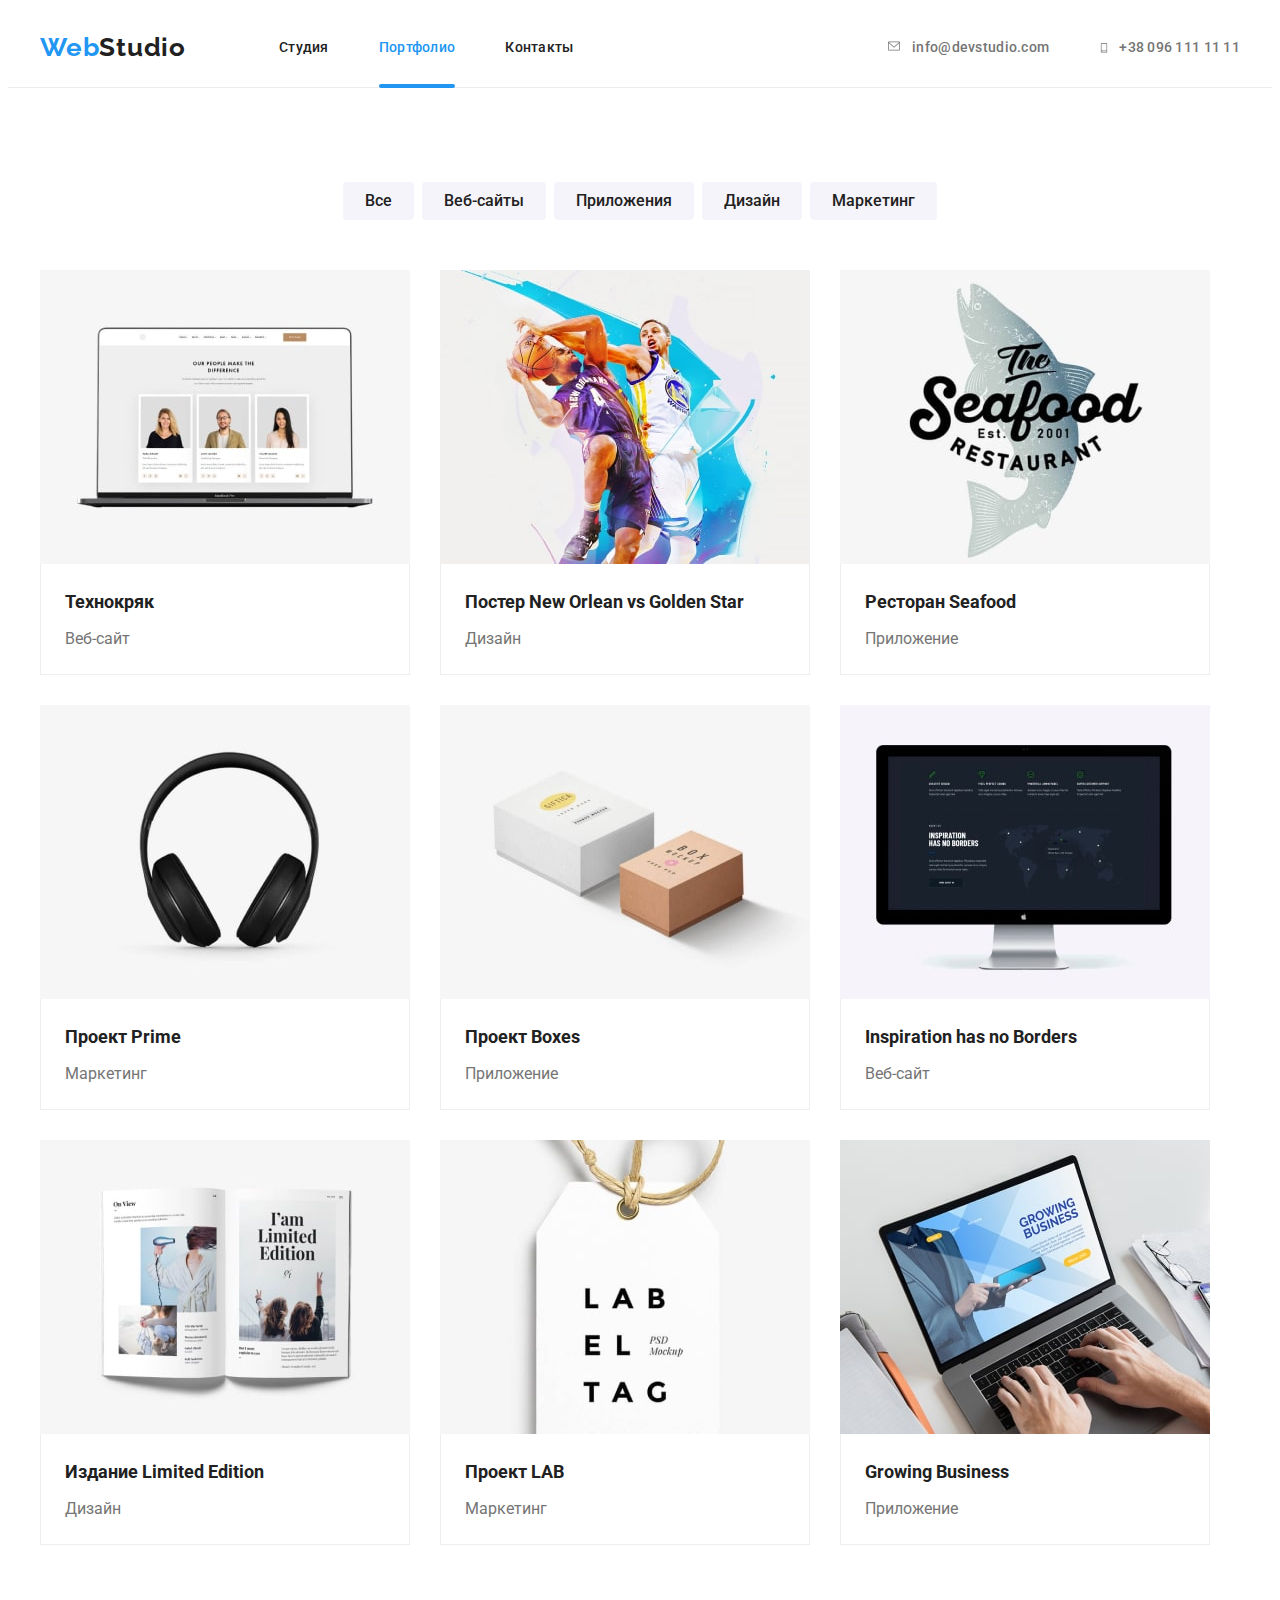
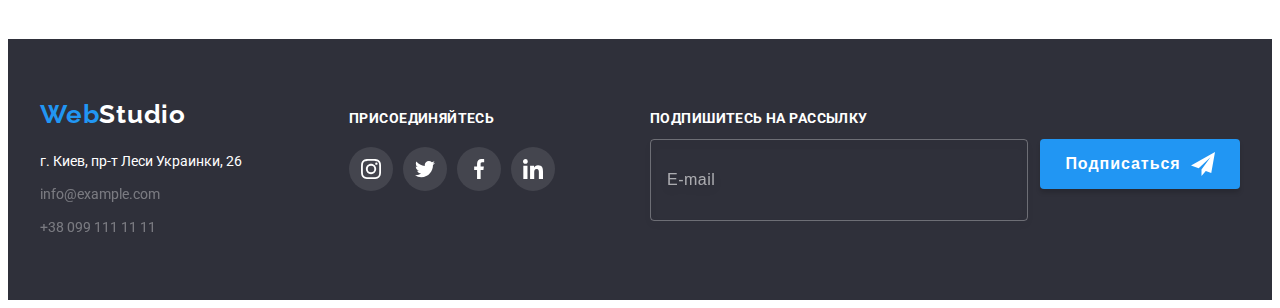
==== portfolio.html @ 44737412 "finish first section" ====
<!DOCTYPE html>
<html lang="en">
  <head>
    <meta charset="UTF-8" />
    <meta http-equiv="X-UA-Compatible" content="IE=edge" />
    <meta name="viewport" content="width=device-width, initial-scale=1.0" />
    <link rel="preconnect" href="https://fonts.googleapis.com" />
    <link rel="preconnect" href="https://fonts.gstatic.com" crossorigin />
    <link
      href="https://fonts.googleapis.com/css2?family=Raleway:wght@700&family=Roboto:wght@400;500;700;900&display=swap"
      rel="stylesheet"
    />
    <link rel="stylesheet" href="https://cdnjs.cloudflare.com/ajax/libs/modern-normalize/1.1.0/modern-normalize.min.css" integrity="sha512-wpPYUAdjBVSE4KJnH1VR1HeZfpl1ub8YT/NKx4PuQ5NmX2tKuGu6U/JRp5y+Y8XG2tV+wKQpNHVUX03MfMFn9Q==" crossorigin="anonymous" referrerpolicy="no-referrer" />
    <link rel="stylesheet" href="./css/styles.css" />
    <link rel="stylesheet" href="./css/main.min.css" />
    <title>Portfolio</title>
  </head>
  <body>

    <header class="header">
  <div class="container container__header">
      <nav class="nav">
        <a href="" class="logo">Web<span class="logo__black">Studio</span></a>
        <ul class="nav__list list">
          <li class="nav__item"><a href="index.html" class="nav__link">Студия</a></li>
          <li class="nav__item"><a href="portfolio.html" class="nav__link current">Портфолио</a></li>
          <li class="nav__item"><a href="" class="nav__link">Контакты</a></li>
        </ul>
      </nav>
      <ul class="contact list">
        <li class="contact__item">
          <a href="mailto:info@devstudio.com" class="contact__link">
            <svg class="contact__icon-mail">
              <use href="./images/symbol-defs.svg#icon-mail"></use>
            </svg>info@devstudio.com</a>
        </li>
        <li class="contact__item"><a href="tel:+380961111111" class="contact__link"><svg class="contact__icon-phone">
              <use href="./images/symbol-defs.svg#icon-smartphone"></use>
            </svg>+38 096 111 11 11</a></li>
      </ul>
      </div>
    </header>
    <main>
      <section class="portfolio__section">
        <div class="container">
        <h1 class="button__title visually-hidden">Наши работы</h1>
        <ul class="button__list list">
          <li class="button__item"><button type="button" class="button__main active">Все</button></li>
          <li class="button__item"><button type="button" class="button__main">Веб-сайты</button></li>
          <li class="button__item"><button type="button" class="button__main">Приложения</button></li>
          <li class="button__item"><button type="button" class="button__main">Дизайн</button></li>
          <li class="button__item"><button type="button" class="button__main">Маркетинг</button></li>
        </ul>
        <ul class="example list">
          <li class="example__item">
            <a href="" class="example__link">
              <div class="example__text--show">
              <img src="./images/img7.jpg" alt="Our people" width="370" />
              <p class="example__text">Ресурс предлагает комплексные предложения с разным уровнем функционала и сервисов. Все это позволит посетителю получить исчерпывающие сведения о компании или частном лице.</p>
              </div>
              <div class="example__preview">
              <h2 class="example__title">Технокряк</h2>
              <p class="example__content">Веб-сайт</p>
              </div>
            </a>
          </li>
          <li class="example__item">
            <a href="" class="example__link">
               <div class="example__text--show">
              <img src="./images/img8.jpg" alt="Poster" width="370" />
              <p class="example__text">Ресурс предлагает комплексные предложения с разным уровнем функционала и сервисов. Все это позволит посетителю получить исчерпывающие сведения о компании или частном лице.</p>
              </div>
              <div class="example__preview">
              <h2 class="example__title">Постер New Orlean vs Golden Star</h2>
              <p class="example__content">Дизайн</p>
              </div>
            </a>
          </li>
          <li class="example__item">
            <a href="" class="example__link">
              <div class="example__text--show">
              <img src="./images/img9.jpg" alt="Restaurant" width="370" />
              <p class="example__text">Ресурс предлагает комплексные предложения с разным уровнем функционала и сервисов. Все это позволит посетителю получить исчерпывающие сведения о компании или частном лице.</p>
              </div>
              <div class="example__preview">
              <h2 class="example__title">Ресторан Seafood</h2>
              <p class="example__content">Приложение</p>
              </div>
            </a>
          </li> 
          <li class="example__item"> 
            <a href="" class="example__link">
              <div class="example__text--show">
              <img src="./images/img10.jpg" alt="Headphones" width="370" />
              <p class="example__text">Ресурс предлагает комплексные предложения с разным уровнем функционала и сервисов. Все это позволит посетителю получить исчерпывающие сведения о компании или частном лице.</p>
              </div>
              <div class="example__preview">
              <h2 class="example__title">Проект Prime</h2>
              <p class="example__content">Маркетинг</p>
              </div>
            </a>
          </li>
          <li class="example__item">
            <a href="" class="example__link">
              <div class="example__text--show">
              <img src="./images/img11.jpg" alt="Boxes" width="370" />
              <p class="example__text">Ресурс предлагает комплексные предложения с разным уровнем функционала и сервисов. Все это позволит посетителю получить исчерпывающие сведения о компании или частном лице.</p>
              </div>
              <div class="example__preview">
              <h2 class="example__title">Проект Boxes</h2>
              <p class="example__content">Приложение</p>
              </div>
            </a>
          </li>
          <li class="example__item">
            <a href="" class="example__link">
              <div class="example__text--show">
              <img src="./images/img12.jpg" alt="Screen" width="370" />
               <p class="example__text">Ресурс предлагает комплексные предложения с разным уровнем функционала и сервисов. Все это позволит посетителю получить исчерпывающие сведения о компании или частном лице.</p>
              </div>
              <div class="example__preview">
              <h2 class="example__title">Inspiration has no Borders</h2>
              <p class="example__content">Веб-сайт</p>
              </div>
            </a>
          </li>
          <li class="example__item">
            <a href="" class="example__link">
              <div class="example__text--show">
              <img src="./images/img13.jpg" alt="Book" width="370" />
               <p class="example__text">Ресурс предлагает комплексные предложения с разным уровнем функционала и сервисов. Все это позволит посетителю получить исчерпывающие сведения о компании или частном лице.</p>
              </div>
              <div class="example__preview">
              <h2 class="example__title">Издание Limited Edition</h2>
              <p class="example__content">Дизайн</p>
              </div>
            </a>
          </li>
          <li class="example__item">
            <a href="" class="example__link">
              <div class="example__text--show">
              <img src="./images/img14.jpg" alt="Project" width="370" />
               <p class="example__text">Ресурс предлагает комплексные предложения с разным уровнем функционала и сервисов. Все это позволит посетителю получить исчерпывающие сведения о компании или частном лице.</p>
              </div>
              <div class="example__preview">
              <h2 class="example__title">Проект LAB</h2>
              <p class="example__content">Маркетинг</p>
              </div> 
            </a>
          </li>
          <li class="example__item">
            <a href="" class="example__link">
              <div class="example__text--show">
              <img src="./images/img15.jpg" alt="Laptop" width="370" />
               <p class="example__text">Ресурс предлагает комплексные предложения с разным уровнем функционала и сервисов. Все это позволит посетителю получить исчерпывающие сведения о компании или частном лице.</p>
              </div>
              <div class="example__preview">        
              <h2 class="example__title">Growing Business</h2>
              <p class="example__content">Приложение</p>
              </div> 
            </a>
          </li>
        </ul>
      </section>
    </main>
<footer class="footer__section">
      <div class="container footer__container">
        <div class="footer-con">
      <a href="/index.html" class="logo">Web<span class="logo__white">Studio</span></a>
        <address class="footer__address">
          <p>г. Киев, пр-т Леси Украинки, 26</p>
          <a class="footer__address--link" href="mailto:info@example.com"
            >info@example.com</a
          >
          <a class="footer__address--link" href="tel:380991111111"
            >+38 099 111 11 11</a
          >
        </address>
      </div>
      <div class="footer__socials">
        <h3 class="footer__socials--title">ПРИСОЕДИНЯЙТЕСЬ</h3>
        <ul class="footer__socials--list list">
          <li class="footer__socials--item">
          <a href="" class="footer__socials--link">
           <svg class="footer__socials--icon" width="20px" height="20px" >
             <use href="./images/symbol-defs.svg#icon-instagram"></use>
           </svg>
           </a>
          </li>
          <li class="footer__socials--item">
          <a href="" class="footer__socials--link">
           <svg class="footer__socials--icon" width="20px" height="20px">
             <use href="./images/symbol-defs.svg#icon-twitter"></use>
           </svg>
           </a>
          </li>
          <li class="footer__socials--item">
          <a href="" class="footer__socials--link">
           <svg class="footer__socials--icon" width="20px" height="20px">
             <use href="./images/symbol-defs.svg#icon-facebook"></use>
           </svg>
           </a>
          </li>
          <li class="footer__socials--item">
          <a href="" class="footer__socials--link">
           <svg class="footer__socials--icon" width="20px" height="20px">
             <use href="./images/symbol-defs.svg#icon-linkedin"></use>
           </svg>
           </a>
          </li>
        </ul>
        </div>
        <div class="subscribe">
         <p class="subscribe__title">Подпишитесь на рассылку</p>
         <form class="subscribe__field">
           <input type="email" class="subscribe__email" name="email" placeholder="E-mail"/>
           <button type="submit" class="subscribe__button">Подписаться
         <svg class="subscribe__icon">
           <use href="./images/symbol-defs.svg#icon-send"></use>
         </svg>
         </button>
         </form>
      </div>
      </div>
    </footer>
  </body>
</html>
---- css/main.min.css ----
body{font-family:Roboto,sans-serif}:root{--main-text-color: #212121;--secondary-text-color: #757575;--primary-white-color: #ffffff;--main-page-background-color: #ffffff;--secondary-background-color: #2f303a;--accent-color: #2196f3;--second-button-color: #188ce8;--contact-info-color: rgba(255, 255, 255, 0.6);--third-button-color: #f5f4fa;--border-color: #eeeeee;--bg-icon-color: #f5f4fa;--soc-icon-color: #afb1b8;--footer-icon-color: rgba(255, 255, 255, 0.1);--timing-function: cubic-bezier(0.4, 0, 0.2, 1);--example-bg-color: rgba(33, 150, 243, 0.9)}h1,h2,h3,h4,h5,h6{margin:0;padding:0}p{margin:0;padding:0}.list{margin:0;padding:0;list-style:none}.img{display:block}.section{padding-top:94px;padding-bottom:94px}.container{margin-left:auto;margin-right:auto;padding-left:15px;padding-right:15px}@media screen and (min-width: 480px){.container{width:480px}}@media screen and (min-width: 768px){.container{width:768px}}@media screen and (min-width: 1200px){.container{width:1200px}}.visually-hidden{position:absolute;white-space:nowrap;width:1px;height:1px;overflow:hidden;border:0;padding:0;clip:rect(0 0 0 0);-webkit-clip-path:inset(50%);clip-path:inset(50%);margin:-1px}body{background-color:var(--main-page-background-color);color:var(--main-text-color)}.header{border-bottom:1px solid #ececec}.container__header{display:-webkit-box;display:-ms-flexbox;display:flex;-webkit-box-align:center;-ms-flex-align:center;align-items:center}.nav{display:-webkit-box;display:-ms-flexbox;display:flex;-webkit-box-align:center;-ms-flex-align:center;align-items:center}.logo{margin-right:93px}.logo{color:var(--accent-color);font-family:Raleway,sans-serif;font-style:normal;font-weight:700;font-size:26px;line-height:1.19;text-decoration:none;letter-spacing:.03em}.logo__black{color:var(--main-text-color)}.logo__white{color:var(--primary-white-color)}.nav{display:-webkit-box;display:-ms-flexbox;display:flex;-webkit-box-align:center;-ms-flex-align:center;align-items:center}.nav__list .nav__item .nav__link{display:block;padding-top:32px;padding-bottom:32px;margin-right:50px}.nav__list{display:-webkit-box;display:-ms-flexbox;display:flex}.nav__link{color:var(--main-text-color);text-decoration:none;font-style:normal;font-weight:500;font-size:14px;line-height:1.1;letter-spacing:.02em;-webkit-transition:color 250ms var(--timing-function);transition:color 250ms var(--timing-function)}.nav__link:hover,.nav__link:focus{color:var(--accent-color)}.nav__link.current{position:relative}.nav__link.current{color:var(--accent-color)}.nav__link.current::after{content:"";position:absolute;left:0;bottom:-1px;display:block;width:100%;height:4px;border-radius:2px;background-color:var(--accent-color)}.contact{display:-webkit-box;display:-ms-flexbox;display:flex;margin-left:auto}.contact__icon-mail{fill:currentColor;margin-right:10px;width:16px;height:12px;display:-webkit-box;display:-ms-flexbox;display:flex;-webkit-box-pack:center;-ms-flex-pack:center;justify-content:center;text-align:center}.contact__icon-mail:hover,.contact__icon-mail:focus{fill:var(--accent-color)}.contact__icon-phone{margin-right:10px;width:10px;height:16px;fill:currentColor;-webkit-transition:fill 250ms var(--timing-function);transition:fill 250ms var(--timing-function)}.contact__item+.contact__item{margin-left:50px}.contact__link{color:var(--secondary-text-color);text-decoration:none;font-style:normal;font-weight:500;font-size:14px;line-height:1.1;letter-spacing:.02em;-webkit-transition:color 250ms var(--timing-function);transition:color 250ms var(--timing-function)}.contact__link{display:-webkit-box;display:-ms-flexbox;display:flex;margin-left:auto}.contact__link:hover,.contact__link:focus{color:var(--accent-color)}.hero__page{max-width:1600px;height:600px;margin-left:auto;margin-right:auto;text-align:center;padding-top:200px;padding-bottom:200px;background-image:-webkit-gradient(linear, left top, right top, from(rgba(47, 48, 58, 0.4)), to(rgba(47, 48, 58, 0.4))),url(../images/head-bg.jpg);background-image:linear-gradient(to right, rgba(47, 48, 58, 0.4), rgba(47, 48, 58, 0.4)),url(../images/head-bg.jpg);background-repeat:no-repeat;background-size:cover;background-position:center}.hero__title{font-weight:900;font-size:44px;line-height:1.36;text-align:center;letter-spacing:.06em;text-transform:uppercase;margin-bottom:30px;color:var(--primary-white-color)}.hero__button{display:inline-block;padding:10px 32px;min-width:200px;background-color:var(--accent-color);text-align:center;-webkit-box-shadow:0px 4px 4px rgba(0,0,0,.15);box-shadow:0px 4px 4px rgba(0,0,0,.15);border-radius:4px;-webkit-transition:background-color 250ms var(--timing-function),-webkit-box-shadow 250ms var(--timing-function);transition:background-color 250ms var(--timing-function),-webkit-box-shadow 250ms var(--timing-function);transition:background-color 250ms var(--timing-function),box-shadow 250ms var(--timing-function);transition:background-color 250ms var(--timing-function),box-shadow 250ms var(--timing-function),-webkit-box-shadow 250ms var(--timing-function)}.hero__button{color:var(--primary-white-color);font-family:inherit;font-weight:700;font-size:16px;line-height:1.86;cursor:pointer}.hero__button:hover,.hero__button:focus{background-color:var(--second-button-color);color:var(--primary-white-color)}.feature__section{padding-top:60px;padding-bottom:60px}@media screen and (min-width: 1200px){.feature__section{padding-top:94px;padding-bottom:94px}}.feature__proj{display:-webkit-box;display:-ms-flexbox;display:flex;-webkit-box-pack:center;-ms-flex-pack:center;justify-content:center;-webkit-box-align:center;-ms-flex-align:center;align-items:center;height:120px;background-color:var(--bg-icon-color);margin-bottom:30px;border-radius:4px}@media screen and (min-width: 1200px){.feature__list{margin-bottom:-30px}}@media screen and (min-width: 768px){.feature__list{display:-webkit-box;display:-ms-flexbox;display:flex;-ms-flex-wrap:wrap;flex-wrap:wrap;margin-right:-30px}}@media screen and (min-width: 1200px){.feature__item{margin-bottom:30px}}@media screen and (min-width: 768px){.feature__item{margin-right:30px;-ms-flex-preferred-size:calc(50% - 30px);flex-basis:calc(50% - 30px)}}@media screen and (min-width: 1200px){.feature__item{-ms-flex-preferred-size:calc(25% - 30px);flex-basis:calc(25% - 30px)}}.feature__icon{width:70px;height:70px}.feature__title{margin-bottom:10px;font-weight:700;font-size:14px;line-height:1.14;letter-spacing:.03em;text-transform:uppercase;text-align:center}@media screen and (min-width: 768px){.feature__title{text-align:start}}.feature__text{color:var(--secondary-text-color);font-weight:400;font-size:14px;line-height:1.71;letter-spacing:.03em}@media screen and (min-width: 768px){.feature__text{margin-bottom:30px}}@media screen and (max-width: 1200px){.project{display:none}}.activity__title{color:var(--main-text-color);font-weight:700;font-size:36px;line-height:1.16;text-align:center;letter-spacing:.03em}.activity__title{margin-bottom:50px}.project img{display:block}.activity__list{display:-webkit-box;display:-ms-flexbox;display:flex}.activity__item:not(:last-child){margin-right:30px}.project__section .img{display:block}.activity__base{position:relative}.activity__inform{position:absolute;width:100%;height:70px;bottom:0;background-color:rgba(47,48,58,.8);display:-webkit-box;display:-ms-flexbox;display:flex;-webkit-box-pack:center;-ms-flex-pack:center;justify-content:center;-webkit-box-align:center;-ms-flex-align:center;align-items:center}.activity__text{font-weight:700;font-size:14px;line-height:1.14;text-align:center;letter-spacing:.03em;color:var(--primary-white-color)}.team__title{color:var(--main-text-color);font-weight:700;font-size:36px;line-height:1.16;text-align:center;letter-spacing:.03em;margin-bottom:50px}.team__workers{padding-top:30px;padding-bottom:30px}.team__list{display:-webkit-box;display:-ms-flexbox;display:flex;text-align:center}.team__item{background:var(--primary-white-color);-webkit-box-shadow:0px 1px 3px rgba(0,0,0,.12),0px 1px 1px rgba(0,0,0,.14),0px 2px 1px rgba(0,0,0,.2);box-shadow:0px 1px 3px rgba(0,0,0,.12),0px 1px 1px rgba(0,0,0,.14),0px 2px 1px rgba(0,0,0,.2);border-radius:0px 0px 4px 4px}.team__item:not(:last-child){margin-right:30px}.team{background-color:var(--third-button-color)}.team__name{color:var(--main-text-color);font-weight:500;font-size:16px;line-height:1.18;letter-spacing:.03em}.team__name{margin-bottom:10px}.team__position{color:var(--secondary-text-color);font-weight:400;font-size:16px;line-height:1.18;letter-spacing:.03em}.team img{display:block}.team__social{display:-webkit-box;display:-ms-flexbox;display:flex;-webkit-box-pack:center;-ms-flex-pack:center;justify-content:center;margin-top:16px}.team__social--item:not(:last-child){margin-right:10px}.team__social--link{width:44px;height:44px;background-color:var(--primary-white-color);border-radius:50%;display:-webkit-box;display:-ms-flexbox;display:flex;-webkit-box-pack:center;-ms-flex-pack:center;justify-content:center;-webkit-box-align:center;-ms-flex-align:center;align-items:center;-webkit-transition:background-color 250ms var(--timing-function);transition:background-color 250ms var(--timing-function)}.team__social--link:hover,.team__social--link:focus{background-color:var(--accent-color)}.team__social--icon{fill:var(--soc-icon-color);-webkit-transition:fill 250ms var(--timing-function);transition:fill 250ms var(--timing-function)}.team__social--link:hover .team__social--icon,.team__social--link:focus .team__social--icon{fill:var(--primary-white-color)}.clients__title{font-weight:700;font-size:36px;line-height:1.16;text-align:center;letter-spacing:.03em;margin-bottom:50px}.clients__link{display:-webkit-box;display:-ms-flexbox;display:flex;-webkit-box-pack:center;-ms-flex-pack:center;justify-content:center;-webkit-box-align:center;-ms-flex-align:center;align-items:center;width:170px;height:92px;border:1px solid #afb1b8;border-radius:4px;-webkit-transition:border 250ms var(--timing-function);transition:border 250ms var(--timing-function)}.clients__link:hover,.clients__link:focus{border-color:var(--accent-color)}.clients__list{display:-webkit-box;display:-ms-flexbox;display:flex;-webkit-box-pack:center;-ms-flex-pack:center;justify-content:center}.clients__stuff:not(:last-child){margin-right:30px}.clients__icon{width:106px;height:60px;fill:var(--soc-icon-color);-webkit-transition:fill 250ms var(--timing-function);transition:fill 250ms var(--timing-function)}.clients__link:hover .clients__icon,.clients__link:focus .clients__icon{fill:var(--accent-color)}.footer__section{padding:60px 0;background-color:var(--secondary-background-color)}.logo{display:inline-block}.logo__white{color:var(--primary-white-color)}.footer__address{display:-webkit-box;display:-ms-flexbox;display:flex;-webkit-box-orient:vertical;-webkit-box-direction:normal;-ms-flex-direction:column;flex-direction:column;margin-top:20px;color:var(--primary-white-color);font-style:normal;font-size:14px;line-height:1.71}.footer__address--link{display:inline-block;color:var(--contact-info-color);opacity:60%;text-decoration:none}.footer__address--link:not(:last-child),.footer__address p{margin-bottom:9px}.footer__address--link:hover,.footer__address--link:focus{color:var(--primary-white-color);-webkit-transition:color 250ms var(--timing-function);transition:color 250ms var(--timing-function)}.footer__container{display:-webkit-box;display:-ms-flexbox;display:flex;-webkit-box-align:baseline;-ms-flex-align:baseline;align-items:baseline}.footer__socials--title{font-size:14px;line-height:1.14;letter-spacing:.03em;text-transform:uppercase;color:var(--primary-white-color);margin-bottom:20px}.footer__socials{margin-left:70px}.footer__socials--list{display:-webkit-box;display:-ms-flexbox;display:flex}.footer__socials--item:not(:last-child){margin-right:10px}.footer__socials--link{width:44px;height:44px;background-color:var(--footer-icon-color);border-radius:50%;display:-webkit-box;display:-ms-flexbox;display:flex;-webkit-box-pack:center;-ms-flex-pack:center;justify-content:center;-webkit-box-align:center;-ms-flex-align:center;align-items:center;-webkit-transition:background-color 250ms var(--timing-function);transition:background-color 250ms var(--timing-function)}.footer__socials--link:hover,.footer__socials--link:focus{background-color:var(--accent-color)}.footer__socials--icon{display:-webkit-box;display:-ms-flexbox;display:flex;-webkit-box-pack:center;-ms-flex-pack:center;justify-content:center;text-align:center;fill:var(--primary-white-color)}.subscribe{margin-left:auto}.subscribe__field{display:-webkit-box;display:-ms-flexbox;display:flex;margin-top:20px}.subscribe__email{padding-top:15px;padding-bottom:15px;padding-left:16px;margin-right:12px;width:358px;height:50px;border:1px solid rgba(255,255,255,.3);-webkit-filter:drop-shadow(0px 4px 4px rgba(0, 0, 0, 0.15));filter:drop-shadow(0px 4px 4px rgba(0, 0, 0, 0.15));border-radius:4px;background-color:rgba(0,0,0,0);outline:none;-webkit-transition:boder-color 250ms var(--timing-function);transition:boder-color 250ms var(--timing-function);color:var(--primary-white-color)}.subscribe__email:focus{border-color:var(--accent-color)}.subscribe__email::-webkit-input-placeholder{font-weight:400;font-size:16px;line-height:1.25;letter-spacing:.03em;color:var(--contact-info-color)}.subscribe__email::-moz-placeholder{font-weight:400;font-size:16px;line-height:1.25;letter-spacing:.03em;color:var(--contact-info-color)}.subscribe__email:-ms-input-placeholder{font-weight:400;font-size:16px;line-height:1.25;letter-spacing:.03em;color:var(--contact-info-color)}.subscribe__email::-ms-input-placeholder{font-weight:400;font-size:16px;line-height:1.25;letter-spacing:.03em;color:var(--contact-info-color)}.subscribe__email::placeholder{font-weight:400;font-size:16px;line-height:1.25;letter-spacing:.03em;color:var(--contact-info-color)}.subscribe__button{display:-webkit-box;display:-ms-flexbox;display:flex;-webkit-box-align:center;-ms-flex-align:center;align-items:center;-webkit-box-pack:center;-ms-flex-pack:center;justify-content:center;width:200px;height:50px;background:var(--accent-color);-webkit-box-shadow:0px 4px 4px rgba(0,0,0,.15);box-shadow:0px 4px 4px rgba(0,0,0,.15);border-radius:4px;border:none;font-weight:700;font-size:16px;line-height:1.87;letter-spacing:.06em;color:var(--primary-white-color);cursor:pointer}.subscribe__icon{padding-left:10px;width:24px;height:24px;fill:var(--primary-white-color)}.subscribe__title{margin-bottom:20px;font-weight:700;font-size:14px;line-height:1.14px;letter-spacing:.03em;text-transform:uppercase;color:var(--primary-white-color)}.portfolio__section{padding-top:94px;padding-bottom:94px}.button__title.visually-hidden{visibility:hidden}.button__list{display:-webkit-box;display:-ms-flexbox;display:flex;-webkit-box-pack:center;-ms-flex-pack:center;justify-content:center;margin-bottom:50px}.button__list .button__item:not(:last-child){margin-right:8px}.button__list .button__main{padding:6px 22px;border:none;border-radius:4px}.button__main{color:var(--main-text-color);background-color:var(--third-button-color);font-family:inherit;font-style:normal;font-weight:500;font-size:16px;line-height:1.62;cursor:pointer;-webkit-transition:background-color 250ms var(--timing-function),color 250ms var(--timing-function),-webkit-box-shadow 250ms var(--timing-function);transition:background-color 250ms var(--timing-function),color 250ms var(--timing-function),-webkit-box-shadow 250ms var(--timing-function);transition:background-color 250ms var(--timing-function),color 250ms var(--timing-function),box-shadow 250ms var(--timing-function);transition:background-color 250ms var(--timing-function),color 250ms var(--timing-function),box-shadow 250ms var(--timing-function),-webkit-box-shadow 250ms var(--timing-function)}.button__main:hover,.button__main:focus{color:var(--primary-white-color);background-color:var(--accent-color);-webkit-box-shadow:0px 3px 1px rgba(0,0,0,.1),0px 1px 2px rgba(0,0,0,.08),0px 2px 2px rgba(0,0,0,.12);box-shadow:0px 3px 1px rgba(0,0,0,.1),0px 1px 2px rgba(0,0,0,.08),0px 2px 2px rgba(0,0,0,.12)}.example{display:-webkit-box;display:-ms-flexbox;display:flex;-ms-flex-wrap:wrap;flex-wrap:wrap}.example__item .example__link:hover,.example__item .example__link:focus{-webkit-box-shadow:0px 1px 1px rgba(0,0,0,.12),0px 4px 4px rgba(0,0,0,.06),1px 4px 6px rgba(0,0,0,.16);box-shadow:0px 1px 1px rgba(0,0,0,.12),0px 4px 4px rgba(0,0,0,.06),1px 4px 6px rgba(0,0,0,.16)}.example img{display:block}.example__text--show{position:relative;overflow:hidden}.example__text{position:absolute;top:0;background-color:var(--example-bg-color);color:var(--primary-white-color);font-weight:400;font-size:18px;line-height:1.55;letter-spacing:.03em;height:100%;-webkit-transform:translateY(101%);transform:translateY(101%);-webkit-transition:-webkit-transform 250ms var(--timing-function);transition:-webkit-transform 250ms var(--timing-function);transition:transform 250ms var(--timing-function);transition:transform 250ms var(--timing-function), -webkit-transform 250ms var(--timing-function);padding-top:63px;padding-bottom:63px;padding-left:24px;padding-right:24px}.example__link:hover .example__text{-webkit-transform:translateY(0%);transform:translateY(0%)}.example__item{-ms-flex-preferred-size:370px;flex-basis:370px;margin-right:30px;margin-bottom:30px}.example__link{display:block;text-decoration:none;color:var(--secondary-text-color);-webkit-transition:-webkit-box-shadow 250ms var(--timing-function);transition:-webkit-box-shadow 250ms var(--timing-function);transition:box-shadow 250ms var(--timing-function);transition:box-shadow 250ms var(--timing-function), -webkit-box-shadow 250ms var(--timing-function)}.example .example__item:nth-child(3n){margin-right:0}.example .example__item:nth-last-child(-n+3){margin-bottom:0}.example__preview{padding-top:20px;padding-bottom:20px;padding-right:24px;padding-left:24px;border:1px solid var(--border-color);border-top:rgba(0,0,0,0)}.example__title{margin-bottom:4px;color:var(--main-text-color);font-style:normal;font-weight:700;font-size:18px;line-height:2}.example__content{color:var(--secondary-text-color);font-weight:400;font-size:16px;line-height:1.87}.backdrop{position:fixed;top:0;left:0;opacity:1;width:100%;height:100%;background-color:rgba(0,0,0,.2);-webkit-transition:opacity 250ms var(--timing-function),visibility 250ms var(--timing-function);transition:opacity 250ms var(--timing-function),visibility 250ms var(--timing-function)}.backdrop.is-hidden{opacity:0;pointer-events:none;visibility:hidden}.backdrop.is-hidden .modal{-webkit-transform:translate(-50%, -50%) scale(0.5);transform:translate(-50%, -50%) scale(0.5)}.modal{position:absolute;top:50%;left:50%;-webkit-transition:-webkit-transform 250ms var(--timing-function);transition:-webkit-transform 250ms var(--timing-function);transition:transform 250ms var(--timing-function);transition:transform 250ms var(--timing-function), -webkit-transform 250ms var(--timing-function);-webkit-transform:translate(-50%, -50%) scale(1);transform:translate(-50%, -50%) scale(1);padding:40px;min-width:528px;min-height:581px;background-color:#fff;border-radius:4px;-webkit-box-shadow:0px 1px 3px rgba(0,0,0,.12),0px 1px 1px rgba(0,0,0,.14),0px 2px 1px rgba(0,0,0,.2);box-shadow:0px 1px 3px rgba(0,0,0,.12),0px 1px 1px rgba(0,0,0,.14),0px 2px 1px rgba(0,0,0,.2)}.modal__button{position:absolute;top:8px;right:8px;width:30px;height:30px;background:#fff;border:1px solid rgba(0,0,0,.1);-webkit-box-sizing:border-box;box-sizing:border-box;border-radius:50px;cursor:pointer}.modal__close--icon{width:100%;height:100%;-webkit-transition:fill 250ms var(--timing-function);transition:fill 250ms var(--timing-function)}.modal__close--icon:hover{fill:var(--accent-color)}.modal__title{font-weight:700;font-size:20px;line-height:1.15;text-align:center;letter-spacing:.03em;color:var(--main-text-color);margin-bottom:12px}.modal__input{width:448px;height:40px;padding-left:42px;border:1px solid rgba(33,33,33,.2);border-radius:4px;outline:none;-webkit-transition:border-color 250ms var(--timing-function);transition:border-color 250ms var(--timing-function);cursor:pointer}.modal__input:focus{border-color:var(--accent-color)}.modal__field{margin-bottom:10px}.modal__label{font-weight:400;font-size:12px;line-height:1.16;letter-spacing:.01em;color:var(--secondary-text-color);margin-bottom:4px;display:block}.modal__comment{width:448px;height:120px;padding:12px 16px;border:1px solid rgba(33,33,33,.2);border-radius:4px;font-weight:400;font-size:14px;line-height:1.14;letter-spacing:.01em;color:rgba(117,117,117,.5);resize:none;outline:none;margin-bottom:20px;cursor:pointer;-webkit-transition:border-color 250ms var(--timing-function);transition:border-color 250ms var(--timing-function)}.modal__comment:focus{border-color:var(--accent-color)}.modal__field{position:relative}.modal__icon{position:absolute;left:12px;top:50%;-webkit-transform:translateY(-50%);transform:translateY(-50%);-webkit-transition:fill 250ms var(--timing-function);transition:fill 250ms var(--timing-function)}.modal__input:focus+.modal__icon{fill:var(--accent-color)}.checkbox__icon{fill:rgba(0,0,0,0);-webkit-transition:fill 250ms var(--timing-function);transition:fill 250ms var(--timing-function)}.checkbox__text{display:-webkit-box;display:-ms-flexbox;display:flex;-webkit-box-pack:center;-ms-flex-pack:center;justify-content:center;-webkit-box-align:center;-ms-flex-align:center;align-items:center;font-weight:400;font-size:14px;line-height:1.71;letter-spacing:.03em;color:var(--secondary-text-color);-webkit-transition:background-color 250ms var(--timing-function);transition:background-color 250ms var(--timing-function);margin-bottom:30px;cursor:pointer}.checkbox__link{font-style:inherit;text-decoration:underline;color:var(--accent-color)}.checkbox__text span{width:16px;height:15px;border:2px solid var(--main-text-color);border-radius:2px;margin-right:7px;display:-webkit-box;display:-ms-flexbox;display:flex;-webkit-box-align:center;-ms-flex-align:center;align-items:center;-webkit-box-pack:center;-ms-flex-pack:center;justify-content:center;-webkit-transition:border-color 250ms var(--timing-function);transition:border-color 250ms var(--timing-function)}.checkbox__text span:focus+.checkbox__text span{border-color:var(--accent-color)}.checkbox__input.is-hidden{visibility:hidden}.checkbox__input:checked+.checkbox__text span{background-color:var(--accent-color);border:none}.checkbox__input:checked+.checkbox__text .checkbox__icon{fill:var(--primary-white-color)}.checkbox__button{margin-left:auto;margin-right:auto;width:200px;height:50px;background-color:var(--accent-color);-webkit-box-shadow:0px 4px 4px rgba(0,0,0,.15);box-shadow:0px 4px 4px rgba(0,0,0,.15);border-radius:4px;border:rgba(0,0,0,0);font-weight:700;font-size:16px;line-height:1.87;display:-webkit-box;display:-ms-flexbox;display:flex;-webkit-box-align:center;-ms-flex-align:center;align-items:center;-webkit-box-pack:center;-ms-flex-pack:center;justify-content:center;letter-spacing:.06em;color:var(--primary-white-color);cursor:pointer;-webkit-transition:background-color 250ms var(--timing-function);transition:background-color 250ms var(--timing-function)}.checkbox__button:hover,.checkbox__button:focus{background-color:var(--second-button-color)}/*# sourceMappingURL=main.min.css.map */
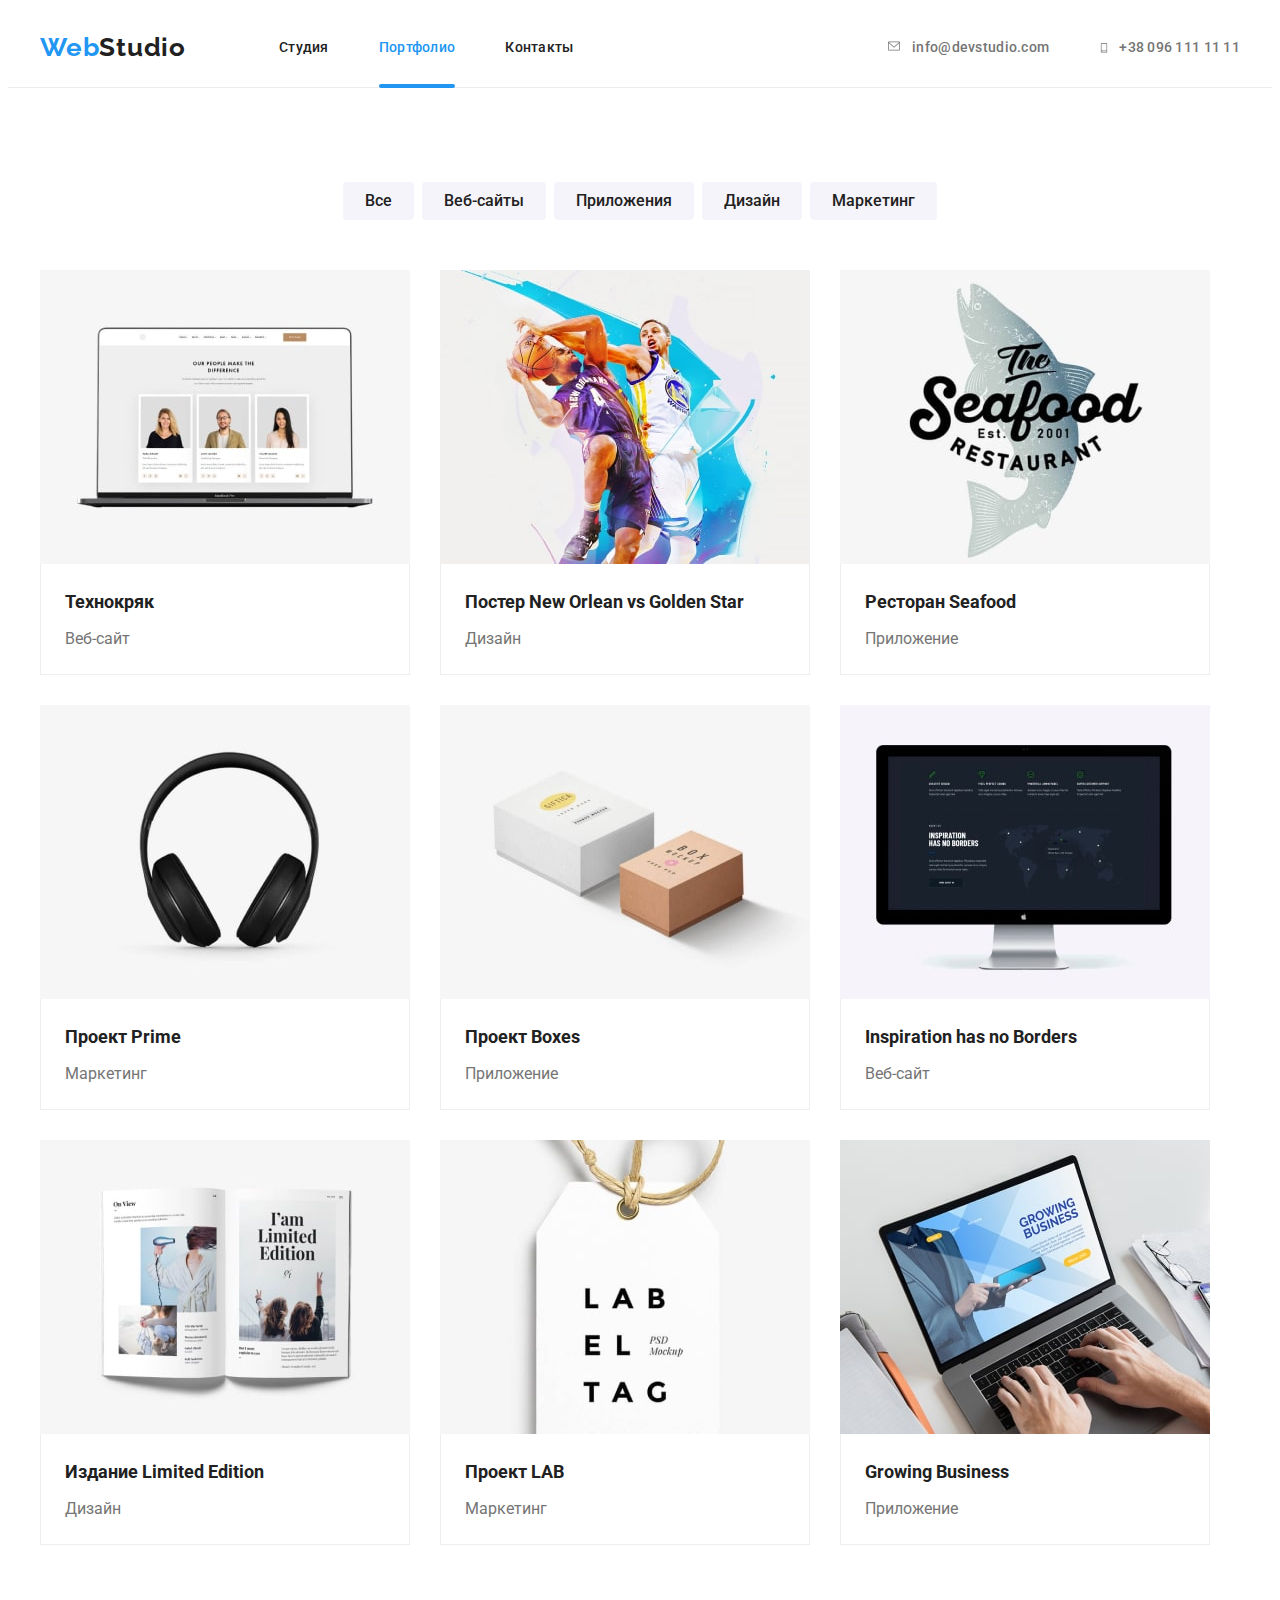
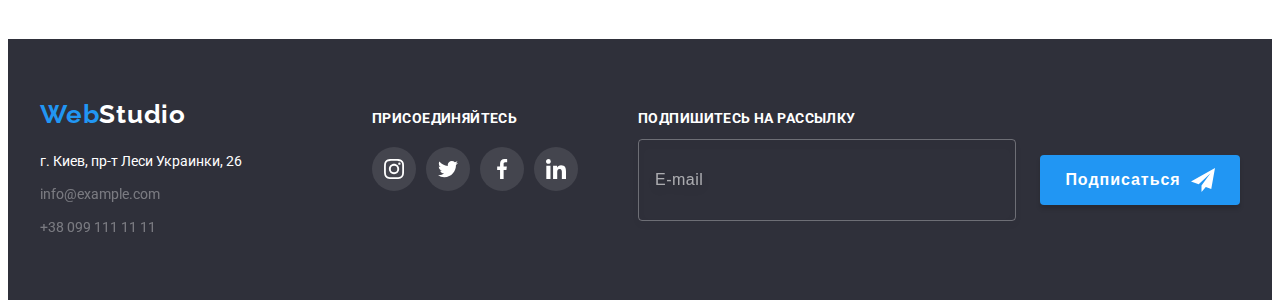
==== commit 74e17956: "without header" ====
--- a/portfolio.html
+++ b/portfolio.html
@@ -20,7 +20,7 @@
     <header class="header">
   <div class="container container__header">
       <nav class="nav">
-        <a href="" class="logo">Web<span class="logo__black">Studio</span></a>
+        <a href="" class="logo__top">Web<span class="logo__black">Studio</span></a>
         <ul class="nav__list list">
           <li class="nav__item"><a href="index.html" class="nav__link">Студия</a></li>
           <li class="nav__item"><a href="portfolio.html" class="nav__link current">Портфолио</a></li>
--- a/css/main.min.css
+++ b/css/main.min.css
@@ -1 +1 @@
-body{font-family:Roboto,sans-serif}:root{--main-text-color: #212121;--secondary-text-color: #757575;--primary-white-color: #ffffff;--main-page-background-color: #ffffff;--secondary-background-color: #2f303a;--accent-color: #2196f3;--second-button-color: #188ce8;--contact-info-color: rgba(255, 255, 255, 0.6);--third-button-color: #f5f4fa;--border-color: #eeeeee;--bg-icon-color: #f5f4fa;--soc-icon-color: #afb1b8;--footer-icon-color: rgba(255, 255, 255, 0.1);--timing-function: cubic-bezier(0.4, 0, 0.2, 1);--example-bg-color: rgba(33, 150, 243, 0.9)}h1,h2,h3,h4,h5,h6{margin:0;padding:0}p{margin:0;padding:0}.list{margin:0;padding:0;list-style:none}.img{display:block}.section{padding-top:94px;padding-bottom:94px}.container{margin-left:auto;margin-right:auto;padding-left:15px;padding-right:15px}@media screen and (min-width: 480px){.container{width:480px}}@media screen and (min-width: 768px){.container{width:768px}}@media screen and (min-width: 1200px){.container{width:1200px}}.visually-hidden{position:absolute;white-space:nowrap;width:1px;height:1px;overflow:hidden;border:0;padding:0;clip:rect(0 0 0 0);-webkit-clip-path:inset(50%);clip-path:inset(50%);margin:-1px}body{background-color:var(--main-page-background-color);color:var(--main-text-color)}.header{border-bottom:1px solid #ececec}.container__header{display:-webkit-box;display:-ms-flexbox;display:flex;-webkit-box-align:center;-ms-flex-align:center;align-items:center}.nav{display:-webkit-box;display:-ms-flexbox;display:flex;-webkit-box-align:center;-ms-flex-align:center;align-items:center}.logo{margin-right:93px}.logo{color:var(--accent-color);font-family:Raleway,sans-serif;font-style:normal;font-weight:700;font-size:26px;line-height:1.19;text-decoration:none;letter-spacing:.03em}.logo__black{color:var(--main-text-color)}.logo__white{color:var(--primary-white-color)}.nav{display:-webkit-box;display:-ms-flexbox;display:flex;-webkit-box-align:center;-ms-flex-align:center;align-items:center}.nav__list .nav__item .nav__link{display:block;padding-top:32px;padding-bottom:32px;margin-right:50px}.nav__list{display:-webkit-box;display:-ms-flexbox;display:flex}.nav__link{color:var(--main-text-color);text-decoration:none;font-style:normal;font-weight:500;font-size:14px;line-height:1.1;letter-spacing:.02em;-webkit-transition:color 250ms var(--timing-function);transition:color 250ms var(--timing-function)}.nav__link:hover,.nav__link:focus{color:var(--accent-color)}.nav__link.current{position:relative}.nav__link.current{color:var(--accent-color)}.nav__link.current::after{content:"";position:absolute;left:0;bottom:-1px;display:block;width:100%;height:4px;border-radius:2px;background-color:var(--accent-color)}.contact{display:-webkit-box;display:-ms-flexbox;display:flex;margin-left:auto}.contact__icon-mail{fill:currentColor;margin-right:10px;width:16px;height:12px;display:-webkit-box;display:-ms-flexbox;display:flex;-webkit-box-pack:center;-ms-flex-pack:center;justify-content:center;text-align:center}.contact__icon-mail:hover,.contact__icon-mail:focus{fill:var(--accent-color)}.contact__icon-phone{margin-right:10px;width:10px;height:16px;fill:currentColor;-webkit-transition:fill 250ms var(--timing-function);transition:fill 250ms var(--timing-function)}.contact__item+.contact__item{margin-left:50px}.contact__link{color:var(--secondary-text-color);text-decoration:none;font-style:normal;font-weight:500;font-size:14px;line-height:1.1;letter-spacing:.02em;-webkit-transition:color 250ms var(--timing-function);transition:color 250ms var(--timing-function)}.contact__link{display:-webkit-box;display:-ms-flexbox;display:flex;margin-left:auto}.contact__link:hover,.contact__link:focus{color:var(--accent-color)}.hero__page{max-width:1600px;height:600px;margin-left:auto;margin-right:auto;text-align:center;padding-top:200px;padding-bottom:200px;background-image:-webkit-gradient(linear, left top, right top, from(rgba(47, 48, 58, 0.4)), to(rgba(47, 48, 58, 0.4))),url(../images/head-bg.jpg);background-image:linear-gradient(to right, rgba(47, 48, 58, 0.4), rgba(47, 48, 58, 0.4)),url(../images/head-bg.jpg);background-repeat:no-repeat;background-size:cover;background-position:center}.hero__title{font-weight:900;font-size:44px;line-height:1.36;text-align:center;letter-spacing:.06em;text-transform:uppercase;margin-bottom:30px;color:var(--primary-white-color)}.hero__button{display:inline-block;padding:10px 32px;min-width:200px;background-color:var(--accent-color);text-align:center;-webkit-box-shadow:0px 4px 4px rgba(0,0,0,.15);box-shadow:0px 4px 4px rgba(0,0,0,.15);border-radius:4px;-webkit-transition:background-color 250ms var(--timing-function),-webkit-box-shadow 250ms var(--timing-function);transition:background-color 250ms var(--timing-function),-webkit-box-shadow 250ms var(--timing-function);transition:background-color 250ms var(--timing-function),box-shadow 250ms var(--timing-function);transition:background-color 250ms var(--timing-function),box-shadow 250ms var(--timing-function),-webkit-box-shadow 250ms var(--timing-function)}.hero__button{color:var(--primary-white-color);font-family:inherit;font-weight:700;font-size:16px;line-height:1.86;cursor:pointer}.hero__button:hover,.hero__button:focus{background-color:var(--second-button-color);color:var(--primary-white-color)}.feature__section{padding-top:60px;padding-bottom:60px}@media screen and (min-width: 1200px){.feature__section{padding-top:94px;padding-bottom:94px}}.feature__proj{display:-webkit-box;display:-ms-flexbox;display:flex;-webkit-box-pack:center;-ms-flex-pack:center;justify-content:center;-webkit-box-align:center;-ms-flex-align:center;align-items:center;height:120px;background-color:var(--bg-icon-color);margin-bottom:30px;border-radius:4px}@media screen and (min-width: 1200px){.feature__list{margin-bottom:-30px}}@media screen and (min-width: 768px){.feature__list{display:-webkit-box;display:-ms-flexbox;display:flex;-ms-flex-wrap:wrap;flex-wrap:wrap;margin-right:-30px}}@media screen and (min-width: 1200px){.feature__item{margin-bottom:30px}}@media screen and (min-width: 768px){.feature__item{margin-right:30px;-ms-flex-preferred-size:calc(50% - 30px);flex-basis:calc(50% - 30px)}}@media screen and (min-width: 1200px){.feature__item{-ms-flex-preferred-size:calc(25% - 30px);flex-basis:calc(25% - 30px)}}.feature__icon{width:70px;height:70px}.feature__title{margin-bottom:10px;font-weight:700;font-size:14px;line-height:1.14;letter-spacing:.03em;text-transform:uppercase;text-align:center}@media screen and (min-width: 768px){.feature__title{text-align:start}}.feature__text{color:var(--secondary-text-color);font-weight:400;font-size:14px;line-height:1.71;letter-spacing:.03em}@media screen and (min-width: 768px){.feature__text{margin-bottom:30px}}@media screen and (max-width: 1200px){.project{display:none}}.activity__title{color:var(--main-text-color);font-weight:700;font-size:36px;line-height:1.16;text-align:center;letter-spacing:.03em}.activity__title{margin-bottom:50px}.project img{display:block}.activity__list{display:-webkit-box;display:-ms-flexbox;display:flex}.activity__item:not(:last-child){margin-right:30px}.project__section .img{display:block}.activity__base{position:relative}.activity__inform{position:absolute;width:100%;height:70px;bottom:0;background-color:rgba(47,48,58,.8);display:-webkit-box;display:-ms-flexbox;display:flex;-webkit-box-pack:center;-ms-flex-pack:center;justify-content:center;-webkit-box-align:center;-ms-flex-align:center;align-items:center}.activity__text{font-weight:700;font-size:14px;line-height:1.14;text-align:center;letter-spacing:.03em;color:var(--primary-white-color)}.team__title{color:var(--main-text-color);font-weight:700;font-size:36px;line-height:1.16;text-align:center;letter-spacing:.03em;margin-bottom:50px}.team__workers{padding-top:30px;padding-bottom:30px}.team__list{display:-webkit-box;display:-ms-flexbox;display:flex;text-align:center}.team__item{background:var(--primary-white-color);-webkit-box-shadow:0px 1px 3px rgba(0,0,0,.12),0px 1px 1px rgba(0,0,0,.14),0px 2px 1px rgba(0,0,0,.2);box-shadow:0px 1px 3px rgba(0,0,0,.12),0px 1px 1px rgba(0,0,0,.14),0px 2px 1px rgba(0,0,0,.2);border-radius:0px 0px 4px 4px}.team__item:not(:last-child){margin-right:30px}.team{background-color:var(--third-button-color)}.team__name{color:var(--main-text-color);font-weight:500;font-size:16px;line-height:1.18;letter-spacing:.03em}.team__name{margin-bottom:10px}.team__position{color:var(--secondary-text-color);font-weight:400;font-size:16px;line-height:1.18;letter-spacing:.03em}.team img{display:block}.team__social{display:-webkit-box;display:-ms-flexbox;display:flex;-webkit-box-pack:center;-ms-flex-pack:center;justify-content:center;margin-top:16px}.team__social--item:not(:last-child){margin-right:10px}.team__social--link{width:44px;height:44px;background-color:var(--primary-white-color);border-radius:50%;display:-webkit-box;display:-ms-flexbox;display:flex;-webkit-box-pack:center;-ms-flex-pack:center;justify-content:center;-webkit-box-align:center;-ms-flex-align:center;align-items:center;-webkit-transition:background-color 250ms var(--timing-function);transition:background-color 250ms var(--timing-function)}.team__social--link:hover,.team__social--link:focus{background-color:var(--accent-color)}.team__social--icon{fill:var(--soc-icon-color);-webkit-transition:fill 250ms var(--timing-function);transition:fill 250ms var(--timing-function)}.team__social--link:hover .team__social--icon,.team__social--link:focus .team__social--icon{fill:var(--primary-white-color)}.clients__title{font-weight:700;font-size:36px;line-height:1.16;text-align:center;letter-spacing:.03em;margin-bottom:50px}.clients__link{display:-webkit-box;display:-ms-flexbox;display:flex;-webkit-box-pack:center;-ms-flex-pack:center;justify-content:center;-webkit-box-align:center;-ms-flex-align:center;align-items:center;width:170px;height:92px;border:1px solid #afb1b8;border-radius:4px;-webkit-transition:border 250ms var(--timing-function);transition:border 250ms var(--timing-function)}.clients__link:hover,.clients__link:focus{border-color:var(--accent-color)}.clients__list{display:-webkit-box;display:-ms-flexbox;display:flex;-webkit-box-pack:center;-ms-flex-pack:center;justify-content:center}.clients__stuff:not(:last-child){margin-right:30px}.clients__icon{width:106px;height:60px;fill:var(--soc-icon-color);-webkit-transition:fill 250ms var(--timing-function);transition:fill 250ms var(--timing-function)}.clients__link:hover .clients__icon,.clients__link:focus .clients__icon{fill:var(--accent-color)}.footer__section{padding:60px 0;background-color:var(--secondary-background-color)}.logo{display:inline-block}.logo__white{color:var(--primary-white-color)}.footer__address{display:-webkit-box;display:-ms-flexbox;display:flex;-webkit-box-orient:vertical;-webkit-box-direction:normal;-ms-flex-direction:column;flex-direction:column;margin-top:20px;color:var(--primary-white-color);font-style:normal;font-size:14px;line-height:1.71}.footer__address--link{display:inline-block;color:var(--contact-info-color);opacity:60%;text-decoration:none}.footer__address--link:not(:last-child),.footer__address p{margin-bottom:9px}.footer__address--link:hover,.footer__address--link:focus{color:var(--primary-white-color);-webkit-transition:color 250ms var(--timing-function);transition:color 250ms var(--timing-function)}.footer__container{display:-webkit-box;display:-ms-flexbox;display:flex;-webkit-box-align:baseline;-ms-flex-align:baseline;align-items:baseline}.footer__socials--title{font-size:14px;line-height:1.14;letter-spacing:.03em;text-transform:uppercase;color:var(--primary-white-color);margin-bottom:20px}.footer__socials{margin-left:70px}.footer__socials--list{display:-webkit-box;display:-ms-flexbox;display:flex}.footer__socials--item:not(:last-child){margin-right:10px}.footer__socials--link{width:44px;height:44px;background-color:var(--footer-icon-color);border-radius:50%;display:-webkit-box;display:-ms-flexbox;display:flex;-webkit-box-pack:center;-ms-flex-pack:center;justify-content:center;-webkit-box-align:center;-ms-flex-align:center;align-items:center;-webkit-transition:background-color 250ms var(--timing-function);transition:background-color 250ms var(--timing-function)}.footer__socials--link:hover,.footer__socials--link:focus{background-color:var(--accent-color)}.footer__socials--icon{display:-webkit-box;display:-ms-flexbox;display:flex;-webkit-box-pack:center;-ms-flex-pack:center;justify-content:center;text-align:center;fill:var(--primary-white-color)}.subscribe{margin-left:auto}.subscribe__field{display:-webkit-box;display:-ms-flexbox;display:flex;margin-top:20px}.subscribe__email{padding-top:15px;padding-bottom:15px;padding-left:16px;margin-right:12px;width:358px;height:50px;border:1px solid rgba(255,255,255,.3);-webkit-filter:drop-shadow(0px 4px 4px rgba(0, 0, 0, 0.15));filter:drop-shadow(0px 4px 4px rgba(0, 0, 0, 0.15));border-radius:4px;background-color:rgba(0,0,0,0);outline:none;-webkit-transition:boder-color 250ms var(--timing-function);transition:boder-color 250ms var(--timing-function);color:var(--primary-white-color)}.subscribe__email:focus{border-color:var(--accent-color)}.subscribe__email::-webkit-input-placeholder{font-weight:400;font-size:16px;line-height:1.25;letter-spacing:.03em;color:var(--contact-info-color)}.subscribe__email::-moz-placeholder{font-weight:400;font-size:16px;line-height:1.25;letter-spacing:.03em;color:var(--contact-info-color)}.subscribe__email:-ms-input-placeholder{font-weight:400;font-size:16px;line-height:1.25;letter-spacing:.03em;color:var(--contact-info-color)}.subscribe__email::-ms-input-placeholder{font-weight:400;font-size:16px;line-height:1.25;letter-spacing:.03em;color:var(--contact-info-color)}.subscribe__email::placeholder{font-weight:400;font-size:16px;line-height:1.25;letter-spacing:.03em;color:var(--contact-info-color)}.subscribe__button{display:-webkit-box;display:-ms-flexbox;display:flex;-webkit-box-align:center;-ms-flex-align:center;align-items:center;-webkit-box-pack:center;-ms-flex-pack:center;justify-content:center;width:200px;height:50px;background:var(--accent-color);-webkit-box-shadow:0px 4px 4px rgba(0,0,0,.15);box-shadow:0px 4px 4px rgba(0,0,0,.15);border-radius:4px;border:none;font-weight:700;font-size:16px;line-height:1.87;letter-spacing:.06em;color:var(--primary-white-color);cursor:pointer}.subscribe__icon{padding-left:10px;width:24px;height:24px;fill:var(--primary-white-color)}.subscribe__title{margin-bottom:20px;font-weight:700;font-size:14px;line-height:1.14px;letter-spacing:.03em;text-transform:uppercase;color:var(--primary-white-color)}.portfolio__section{padding-top:94px;padding-bottom:94px}.button__title.visually-hidden{visibility:hidden}.button__list{display:-webkit-box;display:-ms-flexbox;display:flex;-webkit-box-pack:center;-ms-flex-pack:center;justify-content:center;margin-bottom:50px}.button__list .button__item:not(:last-child){margin-right:8px}.button__list .button__main{padding:6px 22px;border:none;border-radius:4px}.button__main{color:var(--main-text-color);background-color:var(--third-button-color);font-family:inherit;font-style:normal;font-weight:500;font-size:16px;line-height:1.62;cursor:pointer;-webkit-transition:background-color 250ms var(--timing-function),color 250ms var(--timing-function),-webkit-box-shadow 250ms var(--timing-function);transition:background-color 250ms var(--timing-function),color 250ms var(--timing-function),-webkit-box-shadow 250ms var(--timing-function);transition:background-color 250ms var(--timing-function),color 250ms var(--timing-function),box-shadow 250ms var(--timing-function);transition:background-color 250ms var(--timing-function),color 250ms var(--timing-function),box-shadow 250ms var(--timing-function),-webkit-box-shadow 250ms var(--timing-function)}.button__main:hover,.button__main:focus{color:var(--primary-white-color);background-color:var(--accent-color);-webkit-box-shadow:0px 3px 1px rgba(0,0,0,.1),0px 1px 2px rgba(0,0,0,.08),0px 2px 2px rgba(0,0,0,.12);box-shadow:0px 3px 1px rgba(0,0,0,.1),0px 1px 2px rgba(0,0,0,.08),0px 2px 2px rgba(0,0,0,.12)}.example{display:-webkit-box;display:-ms-flexbox;display:flex;-ms-flex-wrap:wrap;flex-wrap:wrap}.example__item .example__link:hover,.example__item .example__link:focus{-webkit-box-shadow:0px 1px 1px rgba(0,0,0,.12),0px 4px 4px rgba(0,0,0,.06),1px 4px 6px rgba(0,0,0,.16);box-shadow:0px 1px 1px rgba(0,0,0,.12),0px 4px 4px rgba(0,0,0,.06),1px 4px 6px rgba(0,0,0,.16)}.example img{display:block}.example__text--show{position:relative;overflow:hidden}.example__text{position:absolute;top:0;background-color:var(--example-bg-color);color:var(--primary-white-color);font-weight:400;font-size:18px;line-height:1.55;letter-spacing:.03em;height:100%;-webkit-transform:translateY(101%);transform:translateY(101%);-webkit-transition:-webkit-transform 250ms var(--timing-function);transition:-webkit-transform 250ms var(--timing-function);transition:transform 250ms var(--timing-function);transition:transform 250ms var(--timing-function), -webkit-transform 250ms var(--timing-function);padding-top:63px;padding-bottom:63px;padding-left:24px;padding-right:24px}.example__link:hover .example__text{-webkit-transform:translateY(0%);transform:translateY(0%)}.example__item{-ms-flex-preferred-size:370px;flex-basis:370px;margin-right:30px;margin-bottom:30px}.example__link{display:block;text-decoration:none;color:var(--secondary-text-color);-webkit-transition:-webkit-box-shadow 250ms var(--timing-function);transition:-webkit-box-shadow 250ms var(--timing-function);transition:box-shadow 250ms var(--timing-function);transition:box-shadow 250ms var(--timing-function), -webkit-box-shadow 250ms var(--timing-function)}.example .example__item:nth-child(3n){margin-right:0}.example .example__item:nth-last-child(-n+3){margin-bottom:0}.example__preview{padding-top:20px;padding-bottom:20px;padding-right:24px;padding-left:24px;border:1px solid var(--border-color);border-top:rgba(0,0,0,0)}.example__title{margin-bottom:4px;color:var(--main-text-color);font-style:normal;font-weight:700;font-size:18px;line-height:2}.example__content{color:var(--secondary-text-color);font-weight:400;font-size:16px;line-height:1.87}.backdrop{position:fixed;top:0;left:0;opacity:1;width:100%;height:100%;background-color:rgba(0,0,0,.2);-webkit-transition:opacity 250ms var(--timing-function),visibility 250ms var(--timing-function);transition:opacity 250ms var(--timing-function),visibility 250ms var(--timing-function)}.backdrop.is-hidden{opacity:0;pointer-events:none;visibility:hidden}.backdrop.is-hidden .modal{-webkit-transform:translate(-50%, -50%) scale(0.5);transform:translate(-50%, -50%) scale(0.5)}.modal{position:absolute;top:50%;left:50%;-webkit-transition:-webkit-transform 250ms var(--timing-function);transition:-webkit-transform 250ms var(--timing-function);transition:transform 250ms var(--timing-function);transition:transform 250ms var(--timing-function), -webkit-transform 250ms var(--timing-function);-webkit-transform:translate(-50%, -50%) scale(1);transform:translate(-50%, -50%) scale(1);padding:40px;min-width:528px;min-height:581px;background-color:#fff;border-radius:4px;-webkit-box-shadow:0px 1px 3px rgba(0,0,0,.12),0px 1px 1px rgba(0,0,0,.14),0px 2px 1px rgba(0,0,0,.2);box-shadow:0px 1px 3px rgba(0,0,0,.12),0px 1px 1px rgba(0,0,0,.14),0px 2px 1px rgba(0,0,0,.2)}.modal__button{position:absolute;top:8px;right:8px;width:30px;height:30px;background:#fff;border:1px solid rgba(0,0,0,.1);-webkit-box-sizing:border-box;box-sizing:border-box;border-radius:50px;cursor:pointer}.modal__close--icon{width:100%;height:100%;-webkit-transition:fill 250ms var(--timing-function);transition:fill 250ms var(--timing-function)}.modal__close--icon:hover{fill:var(--accent-color)}.modal__title{font-weight:700;font-size:20px;line-height:1.15;text-align:center;letter-spacing:.03em;color:var(--main-text-color);margin-bottom:12px}.modal__input{width:448px;height:40px;padding-left:42px;border:1px solid rgba(33,33,33,.2);border-radius:4px;outline:none;-webkit-transition:border-color 250ms var(--timing-function);transition:border-color 250ms var(--timing-function);cursor:pointer}.modal__input:focus{border-color:var(--accent-color)}.modal__field{margin-bottom:10px}.modal__label{font-weight:400;font-size:12px;line-height:1.16;letter-spacing:.01em;color:var(--secondary-text-color);margin-bottom:4px;display:block}.modal__comment{width:448px;height:120px;padding:12px 16px;border:1px solid rgba(33,33,33,.2);border-radius:4px;font-weight:400;font-size:14px;line-height:1.14;letter-spacing:.01em;color:rgba(117,117,117,.5);resize:none;outline:none;margin-bottom:20px;cursor:pointer;-webkit-transition:border-color 250ms var(--timing-function);transition:border-color 250ms var(--timing-function)}.modal__comment:focus{border-color:var(--accent-color)}.modal__field{position:relative}.modal__icon{position:absolute;left:12px;top:50%;-webkit-transform:translateY(-50%);transform:translateY(-50%);-webkit-transition:fill 250ms var(--timing-function);transition:fill 250ms var(--timing-function)}.modal__input:focus+.modal__icon{fill:var(--accent-color)}.checkbox__icon{fill:rgba(0,0,0,0);-webkit-transition:fill 250ms var(--timing-function);transition:fill 250ms var(--timing-function)}.checkbox__text{display:-webkit-box;display:-ms-flexbox;display:flex;-webkit-box-pack:center;-ms-flex-pack:center;justify-content:center;-webkit-box-align:center;-ms-flex-align:center;align-items:center;font-weight:400;font-size:14px;line-height:1.71;letter-spacing:.03em;color:var(--secondary-text-color);-webkit-transition:background-color 250ms var(--timing-function);transition:background-color 250ms var(--timing-function);margin-bottom:30px;cursor:pointer}.checkbox__link{font-style:inherit;text-decoration:underline;color:var(--accent-color)}.checkbox__text span{width:16px;height:15px;border:2px solid var(--main-text-color);border-radius:2px;margin-right:7px;display:-webkit-box;display:-ms-flexbox;display:flex;-webkit-box-align:center;-ms-flex-align:center;align-items:center;-webkit-box-pack:center;-ms-flex-pack:center;justify-content:center;-webkit-transition:border-color 250ms var(--timing-function);transition:border-color 250ms var(--timing-function)}.checkbox__text span:focus+.checkbox__text span{border-color:var(--accent-color)}.checkbox__input.is-hidden{visibility:hidden}.checkbox__input:checked+.checkbox__text span{background-color:var(--accent-color);border:none}.checkbox__input:checked+.checkbox__text .checkbox__icon{fill:var(--primary-white-color)}.checkbox__button{margin-left:auto;margin-right:auto;width:200px;height:50px;background-color:var(--accent-color);-webkit-box-shadow:0px 4px 4px rgba(0,0,0,.15);box-shadow:0px 4px 4px rgba(0,0,0,.15);border-radius:4px;border:rgba(0,0,0,0);font-weight:700;font-size:16px;line-height:1.87;display:-webkit-box;display:-ms-flexbox;display:flex;-webkit-box-align:center;-ms-flex-align:center;align-items:center;-webkit-box-pack:center;-ms-flex-pack:center;justify-content:center;letter-spacing:.06em;color:var(--primary-white-color);cursor:pointer;-webkit-transition:background-color 250ms var(--timing-function);transition:background-color 250ms var(--timing-function)}.checkbox__button:hover,.checkbox__button:focus{background-color:var(--second-button-color)}/*# sourceMappingURL=main.min.css.map */+body{font-family:Roboto,sans-serif}:root{--main-text-color: #212121;--secondary-text-color: #757575;--primary-white-color: #ffffff;--main-page-background-color: #ffffff;--secondary-background-color: #2f303a;--accent-color: #2196f3;--second-button-color: #188ce8;--contact-info-color: rgba(255, 255, 255, 0.6);--third-button-color: #f5f4fa;--border-color: #eeeeee;--bg-icon-color: #f5f4fa;--soc-icon-color: #afb1b8;--footer-icon-color: rgba(255, 255, 255, 0.1);--timing-function: cubic-bezier(0.4, 0, 0.2, 1);--example-bg-color: rgba(33, 150, 243, 0.9)}h1,h2,h3,h4,h5,h6{margin:0;padding:0}p{margin:0;padding:0}.list{margin:0;padding:0;list-style:none}.img{display:block}.container{margin-left:auto;margin-right:auto;padding-left:15px;padding-right:15px}@media screen and (min-width: 480px){.container{width:480px}}@media screen and (min-width: 768px){.container{width:768px}}@media screen and (min-width: 1200px){.container{width:1200px}}.visually-hidden{position:absolute;white-space:nowrap;width:1px;height:1px;overflow:hidden;border:0;padding:0;clip:rect(0 0 0 0);-webkit-clip-path:inset(50%);clip-path:inset(50%);margin:-1px}body{background-color:var(--main-page-background-color);color:var(--main-text-color)}.header{border-bottom:1px solid #ececec}.container__header{display:-webkit-box;display:-ms-flexbox;display:flex;-webkit-box-align:center;-ms-flex-align:center;align-items:center}.nav{display:-webkit-box;display:-ms-flexbox;display:flex;-webkit-box-align:center;-ms-flex-align:center;align-items:center}.logo__top{margin-right:93px;color:var(--accent-color);font-family:Raleway,sans-serif;font-style:normal;font-weight:700;font-size:26px;line-height:1.19;text-decoration:none;letter-spacing:.03em}.logo{color:var(--accent-color);font-family:Raleway,sans-serif;font-style:normal;font-weight:700;font-size:26px;line-height:1.19;text-decoration:none;letter-spacing:.03em}.logo__black{color:var(--main-text-color)}.logo__white{color:var(--primary-white-color)}.nav{display:-webkit-box;display:-ms-flexbox;display:flex;-webkit-box-align:center;-ms-flex-align:center;align-items:center}.nav__list .nav__item .nav__link{display:block;padding-top:32px;padding-bottom:32px;margin-right:50px}.nav__list{display:-webkit-box;display:-ms-flexbox;display:flex}.nav__link{color:var(--main-text-color);text-decoration:none;font-style:normal;font-weight:500;font-size:14px;line-height:1.1;letter-spacing:.02em;-webkit-transition:color 250ms var(--timing-function);transition:color 250ms var(--timing-function)}.nav__link:hover,.nav__link:focus{color:var(--accent-color)}.nav__link.current{position:relative}.nav__link.current{color:var(--accent-color)}.nav__link.current::after{content:"";position:absolute;left:0;bottom:-1px;display:block;width:100%;height:4px;border-radius:2px;background-color:var(--accent-color)}.contact{display:-webkit-box;display:-ms-flexbox;display:flex;margin-left:auto}.contact__icon-mail{fill:currentColor;margin-right:10px;width:16px;height:12px;display:-webkit-box;display:-ms-flexbox;display:flex;-webkit-box-pack:center;-ms-flex-pack:center;justify-content:center;text-align:center}.contact__icon-mail:hover,.contact__icon-mail:focus{fill:var(--accent-color)}.contact__icon-phone{margin-right:10px;width:10px;height:16px;fill:currentColor;-webkit-transition:fill 250ms var(--timing-function);transition:fill 250ms var(--timing-function)}.contact__item+.contact__item{margin-left:50px}.contact__link{color:var(--secondary-text-color);text-decoration:none;font-style:normal;font-weight:500;font-size:14px;line-height:1.1;letter-spacing:.02em;-webkit-transition:color 250ms var(--timing-function);transition:color 250ms var(--timing-function)}.contact__link{display:-webkit-box;display:-ms-flexbox;display:flex;margin-left:auto}.contact__link:hover,.contact__link:focus{color:var(--accent-color)}.hero__page{max-width:1600px;height:600px;margin-left:auto;margin-right:auto;text-align:center;padding-top:200px;padding-bottom:200px;background-image:-webkit-gradient(linear, left top, right top, from(rgba(47, 48, 58, 0.4)), to(rgba(47, 48, 58, 0.4))),url(../images/head-bg.jpg);background-image:linear-gradient(to right, rgba(47, 48, 58, 0.4), rgba(47, 48, 58, 0.4)),url(../images/head-bg.jpg);background-repeat:no-repeat;background-size:cover;background-position:center}.hero__title{font-weight:900;font-size:44px;line-height:1.36;text-align:center;letter-spacing:.06em;text-transform:uppercase;margin-bottom:30px;color:var(--primary-white-color)}.hero__button{display:inline-block;padding:10px 32px;min-width:200px;background-color:var(--accent-color);text-align:center;-webkit-box-shadow:0px 4px 4px rgba(0,0,0,.15);box-shadow:0px 4px 4px rgba(0,0,0,.15);border-radius:4px;-webkit-transition:background-color 250ms var(--timing-function),-webkit-box-shadow 250ms var(--timing-function);transition:background-color 250ms var(--timing-function),-webkit-box-shadow 250ms var(--timing-function);transition:background-color 250ms var(--timing-function),box-shadow 250ms var(--timing-function);transition:background-color 250ms var(--timing-function),box-shadow 250ms var(--timing-function),-webkit-box-shadow 250ms var(--timing-function)}.hero__button{color:var(--primary-white-color);font-family:inherit;font-weight:700;font-size:16px;line-height:1.86;cursor:pointer}.hero__button:hover,.hero__button:focus{background-color:var(--second-button-color);color:var(--primary-white-color)}.feature__section{padding-top:60px;padding-bottom:60px}@media screen and (min-width: 1200px){.feature__section{padding-top:94px;padding-bottom:94px}}.feature__proj{display:-webkit-box;display:-ms-flexbox;display:flex;-webkit-box-pack:center;-ms-flex-pack:center;justify-content:center;-webkit-box-align:center;-ms-flex-align:center;align-items:center;height:120px;background-color:var(--bg-icon-color);margin-bottom:30px;border-radius:4px}@media screen and (min-width: 1200px){.feature__list{margin-bottom:-30px}}@media screen and (min-width: 768px){.feature__list{display:-webkit-box;display:-ms-flexbox;display:flex;-ms-flex-wrap:wrap;flex-wrap:wrap;margin-right:-30px}}@media screen and (min-width: 1200px){.feature__item{margin-bottom:30px}}@media screen and (min-width: 768px){.feature__item{margin-right:30px;-ms-flex-preferred-size:calc(50% - 30px);flex-basis:calc(50% - 30px)}}@media screen and (min-width: 1200px){.feature__item{-ms-flex-preferred-size:calc(25% - 30px);flex-basis:calc(25% - 30px)}}.feature__icon{width:70px;height:70px}.feature__title{margin-bottom:10px;font-weight:700;font-size:14px;line-height:1.14;letter-spacing:.03em;text-transform:uppercase;text-align:center}@media screen and (min-width: 768px){.feature__title{text-align:start}}.feature__text{color:var(--secondary-text-color);font-weight:400;font-size:14px;line-height:1.71;letter-spacing:.03em}@media screen and (min-width: 768px){.feature__text{margin-bottom:30px}}@media screen and (max-width: 1200px){.project{display:none}}.project{padding-bottom:94px}.activity__title{color:var(--main-text-color);font-weight:700;font-size:36px;line-height:1.16;text-align:center;letter-spacing:.03em}.activity__title{margin-bottom:50px}.project img{display:block}.activity__list{display:-webkit-box;display:-ms-flexbox;display:flex}.activity__item:not(:last-child){margin-right:30px}.project__section .img{display:block}.activity__base{position:relative}.activity__inform{position:absolute;width:100%;height:70px;bottom:0;background-color:rgba(47,48,58,.8);display:-webkit-box;display:-ms-flexbox;display:flex;-webkit-box-pack:center;-ms-flex-pack:center;justify-content:center;-webkit-box-align:center;-ms-flex-align:center;align-items:center}.activity__text{font-weight:700;font-size:14px;line-height:1.14;text-align:center;letter-spacing:.03em;color:var(--primary-white-color)}.team{margin:0 auto;padding-top:60px;padding-bottom:60px}@media screen and (min-width: 1200px){.team{padding-top:94px;padding-bottom:94px}}.team__title{color:var(--main-text-color);font-weight:700;font-size:28px;line-height:1.17;text-align:center;letter-spacing:.03em;margin-bottom:30px}@media screen and (min-width: 1200px){.team__title{font-size:36px;line-height:1.16;margin-bottom:50px}}.team__workers{padding-top:30px;padding-bottom:30px}@media screen and (max-width: 1200px){.team__workers{padding-top:30px;padding-bottom:24px}}.team__list{text-align:center}@media screen and (max-width: 1200px){.team__list{margin-bottom:-30px}}@media screen and (min-width: 768px){.team__list{display:-webkit-box;display:-ms-flexbox;display:flex;-ms-flex-wrap:wrap;flex-wrap:wrap;margin-right:-30px}}.team__item{background:var(--primary-white-color);-webkit-box-shadow:0px 1px 3px rgba(0,0,0,.12),0px 1px 1px rgba(0,0,0,.14),0px 2px 1px rgba(0,0,0,.2);box-shadow:0px 1px 3px rgba(0,0,0,.12),0px 1px 1px rgba(0,0,0,.14),0px 2px 1px rgba(0,0,0,.2);border-radius:0px 0px 4px 4px}@media screen and (max-width: 1200px){.team__item{margin-bottom:30px}}@media screen and (min-width: 768px){.team__item{-ms-flex-preferred-size:calc(50% - 30px);flex-basis:calc(50% - 30px);margin-right:30px}}@media screen and (min-width: 1200px){.team__item{-ms-flex-preferred-size:calc(25% - 30px);flex-basis:calc(25% - 30px)}}.team__item:not(:last-child){margin-right:30px}.team{background-color:var(--third-button-color)}.team__name{color:var(--main-text-color);font-weight:500;font-size:16px;line-height:1.18;letter-spacing:.03em}.team__name{margin-bottom:10px}.team__position{color:var(--secondary-text-color);font-weight:400;font-size:16px;line-height:1.18;letter-spacing:.03em}.team img{display:block;width:100%}.team__social{display:-webkit-box;display:-ms-flexbox;display:flex;-webkit-box-pack:center;-ms-flex-pack:center;justify-content:center;margin-top:16px}.team__social--item:not(:last-child){margin-right:10px}.team__social--link{width:44px;height:44px;background-color:var(--primary-white-color);border-radius:50%;display:-webkit-box;display:-ms-flexbox;display:flex;-webkit-box-pack:center;-ms-flex-pack:center;justify-content:center;-webkit-box-align:center;-ms-flex-align:center;align-items:center;-webkit-transition:background-color 250ms var(--timing-function);transition:background-color 250ms var(--timing-function)}.team__social--link:hover,.team__social--link:focus{background-color:var(--accent-color)}.team__social--icon{fill:var(--soc-icon-color);-webkit-transition:fill 250ms var(--timing-function);transition:fill 250ms var(--timing-function)}.team__social--link:hover .team__social--icon,.team__social--link:focus .team__social--icon{fill:var(--primary-white-color)}.clients{padding-top:60px;padding-bottom:60px}@media screen and (min-width: 1200px){.clients{padding-top:94px;padding-bottom:94px}}.clients__title{font-weight:700;font-size:36px;line-height:1.16;text-align:center;letter-spacing:.03em;margin-bottom:50px}.clients__link{display:-webkit-box;display:-ms-flexbox;display:flex;-webkit-box-pack:center;-ms-flex-pack:center;justify-content:center;-webkit-box-align:center;-ms-flex-align:center;align-items:center;height:92px;border:1px solid #afb1b8;border-radius:4px;-webkit-transition:border 250ms var(--timing-function);transition:border 250ms var(--timing-function)}.clients__link:hover,.clients__link:focus{border-color:var(--accent-color)}.clients__list{display:-webkit-box;display:-ms-flexbox;display:flex;-ms-flex-wrap:wrap;flex-wrap:wrap;margin-left:-30px;margin-bottom:-30px;-webkit-box-pack:center;-ms-flex-pack:center;justify-content:center}.clients__item{-ms-flex-preferred-size:calc(50% - 30px);flex-basis:calc(50% - 30px);margin-left:30px;margin-bottom:30px;-webkit-box-sizing:border-box;box-sizing:border-box;border-radius:4px}@media screen and (min-width: 768px){.clients__item{-ms-flex-preferred-size:calc(33.3333333333% - 30px);flex-basis:calc(33.3333333333% - 30px);margin-left:30px}}@media screen and (min-width: 1200px){.clients__item{-ms-flex-preferred-size:calc(16.6666666667% - 30px);flex-basis:calc(16.6666666667% - 30px);margin-left:30px;max-width:170px}}.clients__icon{width:106px;height:60px;fill:var(--soc-icon-color);-webkit-transition:fill 250ms var(--timing-function);transition:fill 250ms var(--timing-function)}.clients__link:hover .clients__icon,.clients__link:focus .clients__icon{fill:var(--accent-color)}.footer__section{padding:60px 0;background-color:var(--secondary-background-color);text-align:center}@media screen and (min-width: 1200px){.footer__section{text-align:left}}@media screen and (min-width: 768px){.footer__container{display:-webkit-box;display:-ms-flexbox;display:flex;-ms-flex-wrap:wrap;flex-wrap:wrap;-webkit-box-align:baseline;-ms-flex-align:baseline;align-items:baseline;-ms-flex-pack:distribute;justify-content:space-around}}@media screen and (min-width: 1200px){.footer__container{-webkit-box-flex:1;-ms-flex-positive:1;flex-grow:1;-webkit-box-pack:justify;-ms-flex-pack:justify;justify-content:space-between}}.logo{display:inline-block}.logo__white{color:var(--primary-white-color)}.footer__address{display:-webkit-box;display:-ms-flexbox;display:flex;-webkit-box-orient:vertical;-webkit-box-direction:normal;-ms-flex-direction:column;flex-direction:column;margin-top:20px;color:var(--primary-white-color);font-style:normal;font-size:14px;line-height:1.71}.footer__address--link{color:var(--contact-info-color);opacity:60%;text-decoration:none}.footer__address--link:not(:last-child),.footer__address p{margin-bottom:9px}.footer__address--link:hover,.footer__address--link:focus{color:var(--primary-white-color);-webkit-transition:color 250ms var(--timing-function);transition:color 250ms var(--timing-function)}.footer__socials--title{font-size:14px;line-height:1.14;letter-spacing:.03em;text-transform:uppercase;color:var(--primary-white-color);margin-bottom:20px}.footer__socials{margin-top:60px}@media screen and (min-width: 768px){.footer__socials{margin-top:0}}.footer__socials{margin-left:70px}.footer__socials--list{display:-webkit-box;display:-ms-flexbox;display:flex}.footer__socials--item:not(:last-child){margin-right:10px}.footer__socials--link{width:44px;height:44px;background-color:var(--footer-icon-color);border-radius:50%;display:-webkit-box;display:-ms-flexbox;display:flex;-webkit-box-pack:center;-ms-flex-pack:center;justify-content:center;-webkit-box-align:center;-ms-flex-align:center;align-items:center;-webkit-transition:background-color 250ms var(--timing-function);transition:background-color 250ms var(--timing-function)}.footer__socials--link:hover,.footer__socials--link:focus{background-color:var(--accent-color)}.footer__socials--icon{display:-webkit-box;display:-ms-flexbox;display:flex;-webkit-box-pack:center;-ms-flex-pack:center;justify-content:center;text-align:center;fill:var(--primary-white-color)}.subscribe{margin-top:60px}@media screen and (min-width: 1200px){.subscribe{margin-top:0}}@media screen and (min-width: 1200px){.subscribe__field{display:-webkit-box;display:-ms-flexbox;display:flex;-webkit-box-align:center;-ms-flex-align:center;align-items:center}}.subscribe__email{width:100%;margin-bottom:20px;padding-top:15px;padding-bottom:15px;padding-left:16px;margin-right:12px;height:50px;border:1px solid rgba(255,255,255,.3);-webkit-filter:drop-shadow(0px 4px 4px rgba(0, 0, 0, 0.15));filter:drop-shadow(0px 4px 4px rgba(0, 0, 0, 0.15));border-radius:4px;background-color:rgba(0,0,0,0);outline:none;-webkit-transition:boder-color 250ms var(--timing-function);transition:boder-color 250ms var(--timing-function);color:var(--primary-white-color)}@media screen and (min-width: 768px){.subscribe__email{width:450px}}@media screen and (min-width: 1200px){.subscribe__email{margin-bottom:0;width:358px}}.subscribe__email:focus{border-color:var(--accent-color)}.subscribe__email::-webkit-input-placeholder{font-weight:400;font-size:16px;line-height:1.25;letter-spacing:.03em;color:var(--contact-info-color)}.subscribe__email::-moz-placeholder{font-weight:400;font-size:16px;line-height:1.25;letter-spacing:.03em;color:var(--contact-info-color)}.subscribe__email:-ms-input-placeholder{font-weight:400;font-size:16px;line-height:1.25;letter-spacing:.03em;color:var(--contact-info-color)}.subscribe__email::-ms-input-placeholder{font-weight:400;font-size:16px;line-height:1.25;letter-spacing:.03em;color:var(--contact-info-color)}.subscribe__email::placeholder{font-weight:400;font-size:16px;line-height:1.25;letter-spacing:.03em;color:var(--contact-info-color)}.subscribe__button{-webkit-box-align:center;-ms-flex-align:center;align-items:center;-webkit-box-pack:center;-ms-flex-pack:center;justify-content:center;display:-webkit-box;display:-ms-flexbox;display:flex;margin:0 auto;width:200px;height:50px;background:var(--accent-color);-webkit-box-shadow:0px 4px 4px rgba(0,0,0,.15);box-shadow:0px 4px 4px rgba(0,0,0,.15);border-radius:4px;border:none;font-weight:700;font-size:16px;line-height:1.87;letter-spacing:.06em;color:var(--primary-white-color);cursor:pointer}@media screen and (min-width: 1200px){.subscribe__button{margin-top:0;margin-left:12px}}.subscribe__icon{padding-left:10px;width:24px;height:24px;fill:var(--primary-white-color)}.subscribe__title{margin-bottom:20px;font-weight:700;font-size:14px;line-height:1.14px;letter-spacing:.03em;text-transform:uppercase;color:var(--primary-white-color)}.portfolio__section{padding-top:60px;padding-bottom:60px}@media screen and (min-width: 1200px){.portfolio__section{padding-top:94px;padding-bottom:94px}}.button__title.visually-hidden{visibility:hidden}.button__list{display:-webkit-box;display:-ms-flexbox;display:flex;-ms-flex-wrap:wrap;flex-wrap:wrap;margin-bottom:40px}@media screen and (min-width: 768px){.button__list{-webkit-box-pack:center;-ms-flex-pack:center;justify-content:center}}@media screen and (min-width: 768px){.button__list{margin-bottom:30px}}@media screen and (min-width: 1200px){.button__list{margin-bottom:50px}}.button__item:not(:last-child){margin-right:8px}@media screen and (max-width: 768px){.button__item:nth-child(-n+3){margin-bottom:15px}}.button__list .button__main{padding:6px 22px;border:none;border-radius:4px}.button__main{color:var(--main-text-color);background-color:var(--third-button-color);font-family:inherit;font-style:normal;font-weight:500;font-size:16px;line-height:1.62;cursor:pointer;-webkit-transition:background-color 250ms var(--timing-function),color 250ms var(--timing-function),-webkit-box-shadow 250ms var(--timing-function);transition:background-color 250ms var(--timing-function),color 250ms var(--timing-function),-webkit-box-shadow 250ms var(--timing-function);transition:background-color 250ms var(--timing-function),color 250ms var(--timing-function),box-shadow 250ms var(--timing-function);transition:background-color 250ms var(--timing-function),color 250ms var(--timing-function),box-shadow 250ms var(--timing-function),-webkit-box-shadow 250ms var(--timing-function)}.button__main:hover,.button__main:focus{color:var(--primary-white-color);background-color:var(--accent-color);-webkit-box-shadow:0px 3px 1px rgba(0,0,0,.1),0px 1px 2px rgba(0,0,0,.08),0px 2px 2px rgba(0,0,0,.12);box-shadow:0px 3px 1px rgba(0,0,0,.1),0px 1px 2px rgba(0,0,0,.08),0px 2px 2px rgba(0,0,0,.12)}.example{display:-webkit-box;display:-ms-flexbox;display:flex;-ms-flex-wrap:wrap;flex-wrap:wrap}.example__item{max-width:450px;margin-bottom:30px}@media screen and (max-width: 1199px){.example__item:last-child{margin-bottom:0px}}@media screen and (min-width: 768px)and (max-width: 1199px){.example__item{max-width:354px;margin-right:30px}.example__item:nth-child(even){margin-right:0px}}@media screen and (min-width: 1200px){.example__item{max-width:370px;margin-right:30px;margin-bottom:30px}.example__item:nth-child(3n){margin-right:0}.example__item:nth-last-child(-n+3){margin-bottom:0}}.example__item .example__link:hover,.example__item .example__link:focus{-webkit-box-shadow:0px 1px 1px rgba(0,0,0,.12),0px 4px 4px rgba(0,0,0,.06),1px 4px 6px rgba(0,0,0,.16);box-shadow:0px 1px 1px rgba(0,0,0,.12),0px 4px 4px rgba(0,0,0,.06),1px 4px 6px rgba(0,0,0,.16)}.example img{display:block}.example__text--show{position:relative;overflow:hidden}.example__text{position:absolute;top:0;background-color:var(--example-bg-color);color:var(--primary-white-color);font-weight:400;font-size:18px;line-height:1.55;letter-spacing:.03em;height:100%;-webkit-transform:translateY(101%);transform:translateY(101%);-webkit-transition:-webkit-transform 250ms var(--timing-function);transition:-webkit-transform 250ms var(--timing-function);transition:transform 250ms var(--timing-function);transition:transform 250ms var(--timing-function), -webkit-transform 250ms var(--timing-function);padding-top:63px;padding-bottom:63px;padding-left:24px;padding-right:24px}@media screen and (min-width: 768px){.example__text{padding-top:49px;padding-bottom:49px}}@media screen and (min-width: 1200px){.example__text{padding-top:63px;padding-bottom:63px}}.example__link:hover .example__text{-webkit-transform:translateY(0%);transform:translateY(0%)}.example__link{display:block;text-decoration:none;color:var(--secondary-text-color);-webkit-transition:-webkit-box-shadow 250ms var(--timing-function);transition:-webkit-box-shadow 250ms var(--timing-function);transition:box-shadow 250ms var(--timing-function);transition:box-shadow 250ms var(--timing-function), -webkit-box-shadow 250ms var(--timing-function)}.example__preview{padding-top:20px;padding-bottom:20px;padding-right:24px;padding-left:24px;border:1px solid var(--border-color);border-top:rgba(0,0,0,0)}.example__title{margin-bottom:4px;color:var(--main-text-color);font-style:normal;font-weight:700;font-size:18px;line-height:2}.example__content{color:var(--secondary-text-color);font-weight:400;font-size:16px;line-height:1.87}.backdrop{position:fixed;top:0;left:0;opacity:1;width:100%;height:100%;background-color:rgba(0,0,0,.2);-webkit-transition:opacity 250ms var(--timing-function),visibility 250ms var(--timing-function);transition:opacity 250ms var(--timing-function),visibility 250ms var(--timing-function)}.backdrop.is-hidden{opacity:0;pointer-events:none;visibility:hidden}.backdrop.is-hidden .modal{-webkit-transform:translate(-50%, -50%) scale(0.5);transform:translate(-50%, -50%) scale(0.5)}.modal{position:absolute;top:50%;left:50%;-webkit-transition:-webkit-transform 250ms var(--timing-function);transition:-webkit-transform 250ms var(--timing-function);transition:transform 250ms var(--timing-function);transition:transform 250ms var(--timing-function), -webkit-transform 250ms var(--timing-function);-webkit-transform:translate(-50%, -50%) scale(1);transform:translate(-50%, -50%) scale(1);padding:40px;min-width:528px;min-height:581px;background-color:#fff;border-radius:4px;-webkit-box-shadow:0px 1px 3px rgba(0,0,0,.12),0px 1px 1px rgba(0,0,0,.14),0px 2px 1px rgba(0,0,0,.2);box-shadow:0px 1px 3px rgba(0,0,0,.12),0px 1px 1px rgba(0,0,0,.14),0px 2px 1px rgba(0,0,0,.2)}.modal__button{position:absolute;top:8px;right:8px;width:30px;height:30px;background:#fff;border:1px solid rgba(0,0,0,.1);-webkit-box-sizing:border-box;box-sizing:border-box;border-radius:50px;cursor:pointer}.modal__close--icon{width:100%;height:100%;-webkit-transition:fill 250ms var(--timing-function);transition:fill 250ms var(--timing-function)}.modal__close--icon:hover{fill:var(--accent-color)}.modal__title{font-weight:700;font-size:20px;line-height:1.15;text-align:center;letter-spacing:.03em;color:var(--main-text-color);margin-bottom:12px}.modal__input{width:448px;height:40px;padding-left:42px;border:1px solid rgba(33,33,33,.2);border-radius:4px;outline:none;-webkit-transition:border-color 250ms var(--timing-function);transition:border-color 250ms var(--timing-function);cursor:pointer}.modal__input:focus{border-color:var(--accent-color)}.modal__field{margin-bottom:10px}.modal__label{font-weight:400;font-size:12px;line-height:1.16;letter-spacing:.01em;color:var(--secondary-text-color);margin-bottom:4px;display:block}.modal__comment{width:448px;height:120px;padding:12px 16px;border:1px solid rgba(33,33,33,.2);border-radius:4px;font-weight:400;font-size:14px;line-height:1.14;letter-spacing:.01em;color:rgba(117,117,117,.5);resize:none;outline:none;margin-bottom:20px;cursor:pointer;-webkit-transition:border-color 250ms var(--timing-function);transition:border-color 250ms var(--timing-function)}.modal__comment:focus{border-color:var(--accent-color)}.modal__field{position:relative}.modal__icon{position:absolute;left:12px;top:50%;-webkit-transform:translateY(-50%);transform:translateY(-50%);-webkit-transition:fill 250ms var(--timing-function);transition:fill 250ms var(--timing-function)}.modal__input:focus+.modal__icon{fill:var(--accent-color)}.checkbox__icon{fill:rgba(0,0,0,0);-webkit-transition:fill 250ms var(--timing-function);transition:fill 250ms var(--timing-function)}.checkbox__text{display:-webkit-box;display:-ms-flexbox;display:flex;-webkit-box-pack:center;-ms-flex-pack:center;justify-content:center;-webkit-box-align:center;-ms-flex-align:center;align-items:center;font-weight:400;font-size:14px;line-height:1.71;letter-spacing:.03em;color:var(--secondary-text-color);-webkit-transition:background-color 250ms var(--timing-function);transition:background-color 250ms var(--timing-function);margin-bottom:30px;cursor:pointer}.checkbox__link{font-style:inherit;text-decoration:underline;color:var(--accent-color)}.checkbox__text span{width:16px;height:15px;border:2px solid var(--main-text-color);border-radius:2px;margin-right:7px;display:-webkit-box;display:-ms-flexbox;display:flex;-webkit-box-align:center;-ms-flex-align:center;align-items:center;-webkit-box-pack:center;-ms-flex-pack:center;justify-content:center;-webkit-transition:border-color 250ms var(--timing-function);transition:border-color 250ms var(--timing-function)}.checkbox__text span:focus+.checkbox__text span{border-color:var(--accent-color)}.checkbox__input.is-hidden{visibility:hidden}.checkbox__input:checked+.checkbox__text span{background-color:var(--accent-color);border:none}.checkbox__input:checked+.checkbox__text .checkbox__icon{fill:var(--primary-white-color)}.checkbox__button{margin-left:auto;margin-right:auto;width:200px;height:50px;background-color:var(--accent-color);-webkit-box-shadow:0px 4px 4px rgba(0,0,0,.15);box-shadow:0px 4px 4px rgba(0,0,0,.15);border-radius:4px;border:rgba(0,0,0,0);font-weight:700;font-size:16px;line-height:1.87;display:-webkit-box;display:-ms-flexbox;display:flex;-webkit-box-align:center;-ms-flex-align:center;align-items:center;-webkit-box-pack:center;-ms-flex-pack:center;justify-content:center;letter-spacing:.06em;color:var(--primary-white-color);cursor:pointer;-webkit-transition:background-color 250ms var(--timing-function);transition:background-color 250ms var(--timing-function)}.checkbox__button:hover,.checkbox__button:focus{background-color:var(--second-button-color)}/*# sourceMappingURL=main.min.css.map */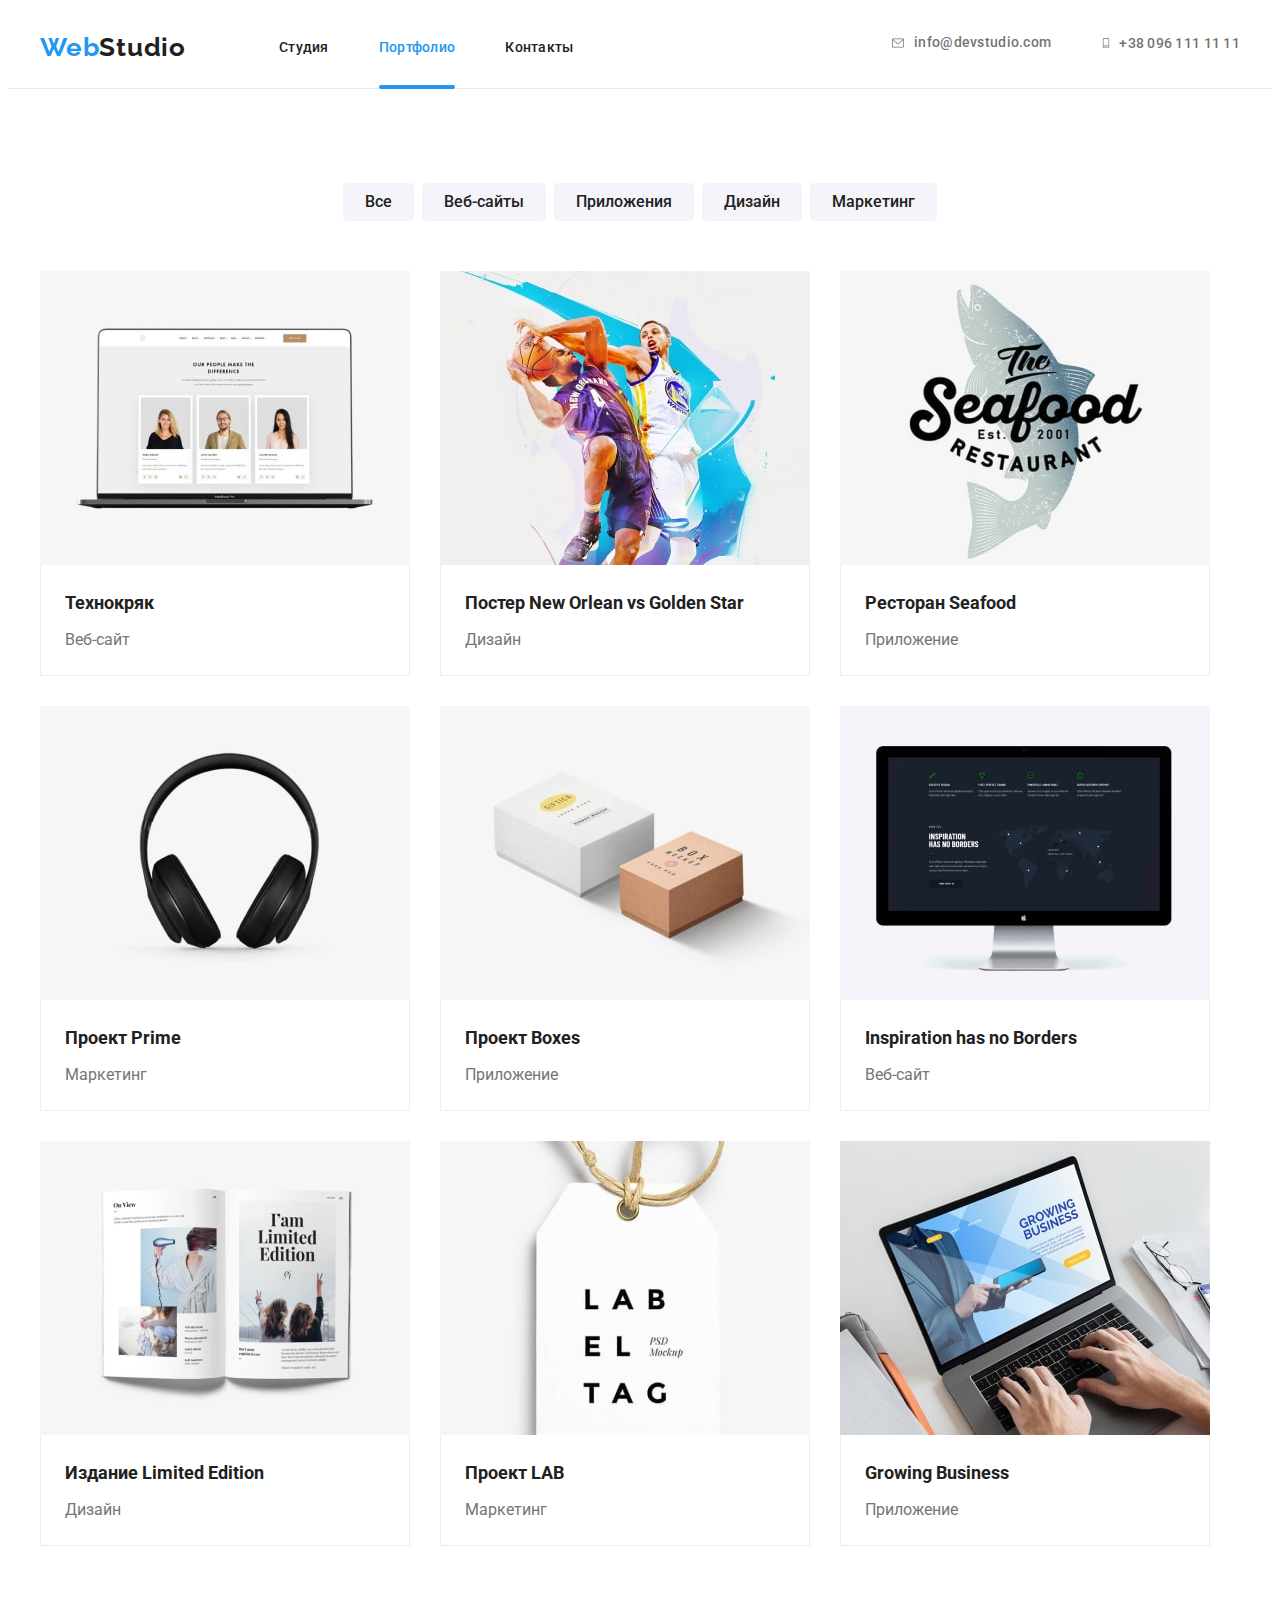
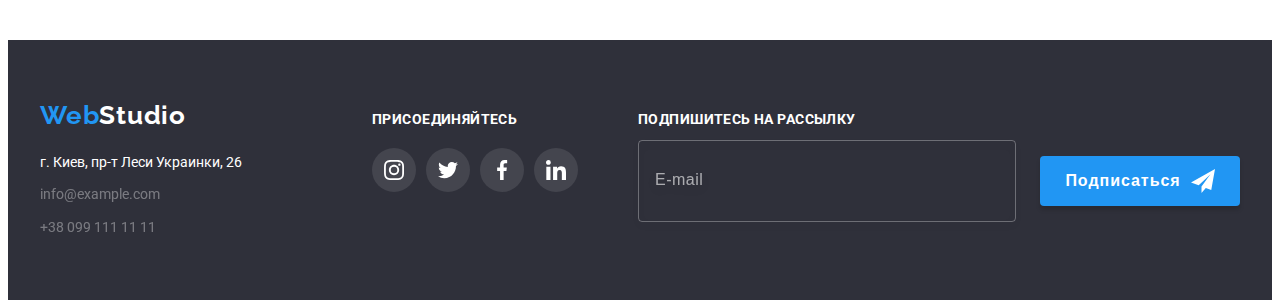
==== commit 2742d468: "without modal" ====
--- a/portfolio.html
+++ b/portfolio.html
@@ -30,11 +30,11 @@
       <ul class="contact list">
         <li class="contact__item">
           <a href="mailto:info@devstudio.com" class="contact__link">
-            <svg class="contact__icon-mail">
+            <svg width="16px" height="12px" class="contact--link__icon contact__icon-mail">
               <use href="./images/symbol-defs.svg#icon-mail"></use>
             </svg>info@devstudio.com</a>
         </li>
-        <li class="contact__item"><a href="tel:+380961111111" class="contact__link"><svg class="contact__icon-phone">
+        <li class="contact__item"><a href="tel:+380961111111" class="contact__link"><svg width="10px" height="16px" class="contact--link__icon contact__icon-phone">
               <use href="./images/symbol-defs.svg#icon-smartphone"></use>
             </svg>+38 096 111 11 11</a></li>
       </ul>
--- a/css/main.min.css
+++ b/css/main.min.css
@@ -1 +1 @@
-body{font-family:Roboto,sans-serif}:root{--main-text-color: #212121;--secondary-text-color: #757575;--primary-white-color: #ffffff;--main-page-background-color: #ffffff;--secondary-background-color: #2f303a;--accent-color: #2196f3;--second-button-color: #188ce8;--contact-info-color: rgba(255, 255, 255, 0.6);--third-button-color: #f5f4fa;--border-color: #eeeeee;--bg-icon-color: #f5f4fa;--soc-icon-color: #afb1b8;--footer-icon-color: rgba(255, 255, 255, 0.1);--timing-function: cubic-bezier(0.4, 0, 0.2, 1);--example-bg-color: rgba(33, 150, 243, 0.9)}h1,h2,h3,h4,h5,h6{margin:0;padding:0}p{margin:0;padding:0}.list{margin:0;padding:0;list-style:none}.img{display:block}.container{margin-left:auto;margin-right:auto;padding-left:15px;padding-right:15px}@media screen and (min-width: 480px){.container{width:480px}}@media screen and (min-width: 768px){.container{width:768px}}@media screen and (min-width: 1200px){.container{width:1200px}}.visually-hidden{position:absolute;white-space:nowrap;width:1px;height:1px;overflow:hidden;border:0;padding:0;clip:rect(0 0 0 0);-webkit-clip-path:inset(50%);clip-path:inset(50%);margin:-1px}body{background-color:var(--main-page-background-color);color:var(--main-text-color)}.header{border-bottom:1px solid #ececec}.container__header{display:-webkit-box;display:-ms-flexbox;display:flex;-webkit-box-align:center;-ms-flex-align:center;align-items:center}.nav{display:-webkit-box;display:-ms-flexbox;display:flex;-webkit-box-align:center;-ms-flex-align:center;align-items:center}.logo__top{margin-right:93px;color:var(--accent-color);font-family:Raleway,sans-serif;font-style:normal;font-weight:700;font-size:26px;line-height:1.19;text-decoration:none;letter-spacing:.03em}.logo{color:var(--accent-color);font-family:Raleway,sans-serif;font-style:normal;font-weight:700;font-size:26px;line-height:1.19;text-decoration:none;letter-spacing:.03em}.logo__black{color:var(--main-text-color)}.logo__white{color:var(--primary-white-color)}.nav{display:-webkit-box;display:-ms-flexbox;display:flex;-webkit-box-align:center;-ms-flex-align:center;align-items:center}.nav__list .nav__item .nav__link{display:block;padding-top:32px;padding-bottom:32px;margin-right:50px}.nav__list{display:-webkit-box;display:-ms-flexbox;display:flex}.nav__link{color:var(--main-text-color);text-decoration:none;font-style:normal;font-weight:500;font-size:14px;line-height:1.1;letter-spacing:.02em;-webkit-transition:color 250ms var(--timing-function);transition:color 250ms var(--timing-function)}.nav__link:hover,.nav__link:focus{color:var(--accent-color)}.nav__link.current{position:relative}.nav__link.current{color:var(--accent-color)}.nav__link.current::after{content:"";position:absolute;left:0;bottom:-1px;display:block;width:100%;height:4px;border-radius:2px;background-color:var(--accent-color)}.contact{display:-webkit-box;display:-ms-flexbox;display:flex;margin-left:auto}.contact__icon-mail{fill:currentColor;margin-right:10px;width:16px;height:12px;display:-webkit-box;display:-ms-flexbox;display:flex;-webkit-box-pack:center;-ms-flex-pack:center;justify-content:center;text-align:center}.contact__icon-mail:hover,.contact__icon-mail:focus{fill:var(--accent-color)}.contact__icon-phone{margin-right:10px;width:10px;height:16px;fill:currentColor;-webkit-transition:fill 250ms var(--timing-function);transition:fill 250ms var(--timing-function)}.contact__item+.contact__item{margin-left:50px}.contact__link{color:var(--secondary-text-color);text-decoration:none;font-style:normal;font-weight:500;font-size:14px;line-height:1.1;letter-spacing:.02em;-webkit-transition:color 250ms var(--timing-function);transition:color 250ms var(--timing-function)}.contact__link{display:-webkit-box;display:-ms-flexbox;display:flex;margin-left:auto}.contact__link:hover,.contact__link:focus{color:var(--accent-color)}.hero__page{max-width:1600px;height:600px;margin-left:auto;margin-right:auto;text-align:center;padding-top:200px;padding-bottom:200px;background-image:-webkit-gradient(linear, left top, right top, from(rgba(47, 48, 58, 0.4)), to(rgba(47, 48, 58, 0.4))),url(../images/head-bg.jpg);background-image:linear-gradient(to right, rgba(47, 48, 58, 0.4), rgba(47, 48, 58, 0.4)),url(../images/head-bg.jpg);background-repeat:no-repeat;background-size:cover;background-position:center}.hero__title{font-weight:900;font-size:44px;line-height:1.36;text-align:center;letter-spacing:.06em;text-transform:uppercase;margin-bottom:30px;color:var(--primary-white-color)}.hero__button{display:inline-block;padding:10px 32px;min-width:200px;background-color:var(--accent-color);text-align:center;-webkit-box-shadow:0px 4px 4px rgba(0,0,0,.15);box-shadow:0px 4px 4px rgba(0,0,0,.15);border-radius:4px;-webkit-transition:background-color 250ms var(--timing-function),-webkit-box-shadow 250ms var(--timing-function);transition:background-color 250ms var(--timing-function),-webkit-box-shadow 250ms var(--timing-function);transition:background-color 250ms var(--timing-function),box-shadow 250ms var(--timing-function);transition:background-color 250ms var(--timing-function),box-shadow 250ms var(--timing-function),-webkit-box-shadow 250ms var(--timing-function)}.hero__button{color:var(--primary-white-color);font-family:inherit;font-weight:700;font-size:16px;line-height:1.86;cursor:pointer}.hero__button:hover,.hero__button:focus{background-color:var(--second-button-color);color:var(--primary-white-color)}.feature__section{padding-top:60px;padding-bottom:60px}@media screen and (min-width: 1200px){.feature__section{padding-top:94px;padding-bottom:94px}}.feature__proj{display:-webkit-box;display:-ms-flexbox;display:flex;-webkit-box-pack:center;-ms-flex-pack:center;justify-content:center;-webkit-box-align:center;-ms-flex-align:center;align-items:center;height:120px;background-color:var(--bg-icon-color);margin-bottom:30px;border-radius:4px}@media screen and (min-width: 1200px){.feature__list{margin-bottom:-30px}}@media screen and (min-width: 768px){.feature__list{display:-webkit-box;display:-ms-flexbox;display:flex;-ms-flex-wrap:wrap;flex-wrap:wrap;margin-right:-30px}}@media screen and (min-width: 1200px){.feature__item{margin-bottom:30px}}@media screen and (min-width: 768px){.feature__item{margin-right:30px;-ms-flex-preferred-size:calc(50% - 30px);flex-basis:calc(50% - 30px)}}@media screen and (min-width: 1200px){.feature__item{-ms-flex-preferred-size:calc(25% - 30px);flex-basis:calc(25% - 30px)}}.feature__icon{width:70px;height:70px}.feature__title{margin-bottom:10px;font-weight:700;font-size:14px;line-height:1.14;letter-spacing:.03em;text-transform:uppercase;text-align:center}@media screen and (min-width: 768px){.feature__title{text-align:start}}.feature__text{color:var(--secondary-text-color);font-weight:400;font-size:14px;line-height:1.71;letter-spacing:.03em}@media screen and (min-width: 768px){.feature__text{margin-bottom:30px}}@media screen and (max-width: 1200px){.project{display:none}}.project{padding-bottom:94px}.activity__title{color:var(--main-text-color);font-weight:700;font-size:36px;line-height:1.16;text-align:center;letter-spacing:.03em}.activity__title{margin-bottom:50px}.project img{display:block}.activity__list{display:-webkit-box;display:-ms-flexbox;display:flex}.activity__item:not(:last-child){margin-right:30px}.project__section .img{display:block}.activity__base{position:relative}.activity__inform{position:absolute;width:100%;height:70px;bottom:0;background-color:rgba(47,48,58,.8);display:-webkit-box;display:-ms-flexbox;display:flex;-webkit-box-pack:center;-ms-flex-pack:center;justify-content:center;-webkit-box-align:center;-ms-flex-align:center;align-items:center}.activity__text{font-weight:700;font-size:14px;line-height:1.14;text-align:center;letter-spacing:.03em;color:var(--primary-white-color)}.team{margin:0 auto;padding-top:60px;padding-bottom:60px}@media screen and (min-width: 1200px){.team{padding-top:94px;padding-bottom:94px}}.team__title{color:var(--main-text-color);font-weight:700;font-size:28px;line-height:1.17;text-align:center;letter-spacing:.03em;margin-bottom:30px}@media screen and (min-width: 1200px){.team__title{font-size:36px;line-height:1.16;margin-bottom:50px}}.team__workers{padding-top:30px;padding-bottom:30px}@media screen and (max-width: 1200px){.team__workers{padding-top:30px;padding-bottom:24px}}.team__list{text-align:center}@media screen and (max-width: 1200px){.team__list{margin-bottom:-30px}}@media screen and (min-width: 768px){.team__list{display:-webkit-box;display:-ms-flexbox;display:flex;-ms-flex-wrap:wrap;flex-wrap:wrap;margin-right:-30px}}.team__item{background:var(--primary-white-color);-webkit-box-shadow:0px 1px 3px rgba(0,0,0,.12),0px 1px 1px rgba(0,0,0,.14),0px 2px 1px rgba(0,0,0,.2);box-shadow:0px 1px 3px rgba(0,0,0,.12),0px 1px 1px rgba(0,0,0,.14),0px 2px 1px rgba(0,0,0,.2);border-radius:0px 0px 4px 4px}@media screen and (max-width: 1200px){.team__item{margin-bottom:30px}}@media screen and (min-width: 768px){.team__item{-ms-flex-preferred-size:calc(50% - 30px);flex-basis:calc(50% - 30px);margin-right:30px}}@media screen and (min-width: 1200px){.team__item{-ms-flex-preferred-size:calc(25% - 30px);flex-basis:calc(25% - 30px)}}.team__item:not(:last-child){margin-right:30px}.team{background-color:var(--third-button-color)}.team__name{color:var(--main-text-color);font-weight:500;font-size:16px;line-height:1.18;letter-spacing:.03em}.team__name{margin-bottom:10px}.team__position{color:var(--secondary-text-color);font-weight:400;font-size:16px;line-height:1.18;letter-spacing:.03em}.team img{display:block;width:100%}.team__social{display:-webkit-box;display:-ms-flexbox;display:flex;-webkit-box-pack:center;-ms-flex-pack:center;justify-content:center;margin-top:16px}.team__social--item:not(:last-child){margin-right:10px}.team__social--link{width:44px;height:44px;background-color:var(--primary-white-color);border-radius:50%;display:-webkit-box;display:-ms-flexbox;display:flex;-webkit-box-pack:center;-ms-flex-pack:center;justify-content:center;-webkit-box-align:center;-ms-flex-align:center;align-items:center;-webkit-transition:background-color 250ms var(--timing-function);transition:background-color 250ms var(--timing-function)}.team__social--link:hover,.team__social--link:focus{background-color:var(--accent-color)}.team__social--icon{fill:var(--soc-icon-color);-webkit-transition:fill 250ms var(--timing-function);transition:fill 250ms var(--timing-function)}.team__social--link:hover .team__social--icon,.team__social--link:focus .team__social--icon{fill:var(--primary-white-color)}.clients{padding-top:60px;padding-bottom:60px}@media screen and (min-width: 1200px){.clients{padding-top:94px;padding-bottom:94px}}.clients__title{font-weight:700;font-size:36px;line-height:1.16;text-align:center;letter-spacing:.03em;margin-bottom:50px}.clients__link{display:-webkit-box;display:-ms-flexbox;display:flex;-webkit-box-pack:center;-ms-flex-pack:center;justify-content:center;-webkit-box-align:center;-ms-flex-align:center;align-items:center;height:92px;border:1px solid #afb1b8;border-radius:4px;-webkit-transition:border 250ms var(--timing-function);transition:border 250ms var(--timing-function)}.clients__link:hover,.clients__link:focus{border-color:var(--accent-color)}.clients__list{display:-webkit-box;display:-ms-flexbox;display:flex;-ms-flex-wrap:wrap;flex-wrap:wrap;margin-left:-30px;margin-bottom:-30px;-webkit-box-pack:center;-ms-flex-pack:center;justify-content:center}.clients__item{-ms-flex-preferred-size:calc(50% - 30px);flex-basis:calc(50% - 30px);margin-left:30px;margin-bottom:30px;-webkit-box-sizing:border-box;box-sizing:border-box;border-radius:4px}@media screen and (min-width: 768px){.clients__item{-ms-flex-preferred-size:calc(33.3333333333% - 30px);flex-basis:calc(33.3333333333% - 30px);margin-left:30px}}@media screen and (min-width: 1200px){.clients__item{-ms-flex-preferred-size:calc(16.6666666667% - 30px);flex-basis:calc(16.6666666667% - 30px);margin-left:30px;max-width:170px}}.clients__icon{width:106px;height:60px;fill:var(--soc-icon-color);-webkit-transition:fill 250ms var(--timing-function);transition:fill 250ms var(--timing-function)}.clients__link:hover .clients__icon,.clients__link:focus .clients__icon{fill:var(--accent-color)}.footer__section{padding:60px 0;background-color:var(--secondary-background-color);text-align:center}@media screen and (min-width: 1200px){.footer__section{text-align:left}}@media screen and (min-width: 768px){.footer__container{display:-webkit-box;display:-ms-flexbox;display:flex;-ms-flex-wrap:wrap;flex-wrap:wrap;-webkit-box-align:baseline;-ms-flex-align:baseline;align-items:baseline;-ms-flex-pack:distribute;justify-content:space-around}}@media screen and (min-width: 1200px){.footer__container{-webkit-box-flex:1;-ms-flex-positive:1;flex-grow:1;-webkit-box-pack:justify;-ms-flex-pack:justify;justify-content:space-between}}.logo{display:inline-block}.logo__white{color:var(--primary-white-color)}.footer__address{display:-webkit-box;display:-ms-flexbox;display:flex;-webkit-box-orient:vertical;-webkit-box-direction:normal;-ms-flex-direction:column;flex-direction:column;margin-top:20px;color:var(--primary-white-color);font-style:normal;font-size:14px;line-height:1.71}.footer__address--link{color:var(--contact-info-color);opacity:60%;text-decoration:none}.footer__address--link:not(:last-child),.footer__address p{margin-bottom:9px}.footer__address--link:hover,.footer__address--link:focus{color:var(--primary-white-color);-webkit-transition:color 250ms var(--timing-function);transition:color 250ms var(--timing-function)}.footer__socials--title{font-size:14px;line-height:1.14;letter-spacing:.03em;text-transform:uppercase;color:var(--primary-white-color);margin-bottom:20px}.footer__socials{margin-top:60px}@media screen and (min-width: 768px){.footer__socials{margin-top:0}}.footer__socials{margin-left:70px}.footer__socials--list{display:-webkit-box;display:-ms-flexbox;display:flex}.footer__socials--item:not(:last-child){margin-right:10px}.footer__socials--link{width:44px;height:44px;background-color:var(--footer-icon-color);border-radius:50%;display:-webkit-box;display:-ms-flexbox;display:flex;-webkit-box-pack:center;-ms-flex-pack:center;justify-content:center;-webkit-box-align:center;-ms-flex-align:center;align-items:center;-webkit-transition:background-color 250ms var(--timing-function);transition:background-color 250ms var(--timing-function)}.footer__socials--link:hover,.footer__socials--link:focus{background-color:var(--accent-color)}.footer__socials--icon{display:-webkit-box;display:-ms-flexbox;display:flex;-webkit-box-pack:center;-ms-flex-pack:center;justify-content:center;text-align:center;fill:var(--primary-white-color)}.subscribe{margin-top:60px}@media screen and (min-width: 1200px){.subscribe{margin-top:0}}@media screen and (min-width: 1200px){.subscribe__field{display:-webkit-box;display:-ms-flexbox;display:flex;-webkit-box-align:center;-ms-flex-align:center;align-items:center}}.subscribe__email{width:100%;margin-bottom:20px;padding-top:15px;padding-bottom:15px;padding-left:16px;margin-right:12px;height:50px;border:1px solid rgba(255,255,255,.3);-webkit-filter:drop-shadow(0px 4px 4px rgba(0, 0, 0, 0.15));filter:drop-shadow(0px 4px 4px rgba(0, 0, 0, 0.15));border-radius:4px;background-color:rgba(0,0,0,0);outline:none;-webkit-transition:boder-color 250ms var(--timing-function);transition:boder-color 250ms var(--timing-function);color:var(--primary-white-color)}@media screen and (min-width: 768px){.subscribe__email{width:450px}}@media screen and (min-width: 1200px){.subscribe__email{margin-bottom:0;width:358px}}.subscribe__email:focus{border-color:var(--accent-color)}.subscribe__email::-webkit-input-placeholder{font-weight:400;font-size:16px;line-height:1.25;letter-spacing:.03em;color:var(--contact-info-color)}.subscribe__email::-moz-placeholder{font-weight:400;font-size:16px;line-height:1.25;letter-spacing:.03em;color:var(--contact-info-color)}.subscribe__email:-ms-input-placeholder{font-weight:400;font-size:16px;line-height:1.25;letter-spacing:.03em;color:var(--contact-info-color)}.subscribe__email::-ms-input-placeholder{font-weight:400;font-size:16px;line-height:1.25;letter-spacing:.03em;color:var(--contact-info-color)}.subscribe__email::placeholder{font-weight:400;font-size:16px;line-height:1.25;letter-spacing:.03em;color:var(--contact-info-color)}.subscribe__button{-webkit-box-align:center;-ms-flex-align:center;align-items:center;-webkit-box-pack:center;-ms-flex-pack:center;justify-content:center;display:-webkit-box;display:-ms-flexbox;display:flex;margin:0 auto;width:200px;height:50px;background:var(--accent-color);-webkit-box-shadow:0px 4px 4px rgba(0,0,0,.15);box-shadow:0px 4px 4px rgba(0,0,0,.15);border-radius:4px;border:none;font-weight:700;font-size:16px;line-height:1.87;letter-spacing:.06em;color:var(--primary-white-color);cursor:pointer}@media screen and (min-width: 1200px){.subscribe__button{margin-top:0;margin-left:12px}}.subscribe__icon{padding-left:10px;width:24px;height:24px;fill:var(--primary-white-color)}.subscribe__title{margin-bottom:20px;font-weight:700;font-size:14px;line-height:1.14px;letter-spacing:.03em;text-transform:uppercase;color:var(--primary-white-color)}.portfolio__section{padding-top:60px;padding-bottom:60px}@media screen and (min-width: 1200px){.portfolio__section{padding-top:94px;padding-bottom:94px}}.button__title.visually-hidden{visibility:hidden}.button__list{display:-webkit-box;display:-ms-flexbox;display:flex;-ms-flex-wrap:wrap;flex-wrap:wrap;margin-bottom:40px}@media screen and (min-width: 768px){.button__list{-webkit-box-pack:center;-ms-flex-pack:center;justify-content:center}}@media screen and (min-width: 768px){.button__list{margin-bottom:30px}}@media screen and (min-width: 1200px){.button__list{margin-bottom:50px}}.button__item:not(:last-child){margin-right:8px}@media screen and (max-width: 768px){.button__item:nth-child(-n+3){margin-bottom:15px}}.button__list .button__main{padding:6px 22px;border:none;border-radius:4px}.button__main{color:var(--main-text-color);background-color:var(--third-button-color);font-family:inherit;font-style:normal;font-weight:500;font-size:16px;line-height:1.62;cursor:pointer;-webkit-transition:background-color 250ms var(--timing-function),color 250ms var(--timing-function),-webkit-box-shadow 250ms var(--timing-function);transition:background-color 250ms var(--timing-function),color 250ms var(--timing-function),-webkit-box-shadow 250ms var(--timing-function);transition:background-color 250ms var(--timing-function),color 250ms var(--timing-function),box-shadow 250ms var(--timing-function);transition:background-color 250ms var(--timing-function),color 250ms var(--timing-function),box-shadow 250ms var(--timing-function),-webkit-box-shadow 250ms var(--timing-function)}.button__main:hover,.button__main:focus{color:var(--primary-white-color);background-color:var(--accent-color);-webkit-box-shadow:0px 3px 1px rgba(0,0,0,.1),0px 1px 2px rgba(0,0,0,.08),0px 2px 2px rgba(0,0,0,.12);box-shadow:0px 3px 1px rgba(0,0,0,.1),0px 1px 2px rgba(0,0,0,.08),0px 2px 2px rgba(0,0,0,.12)}.example{display:-webkit-box;display:-ms-flexbox;display:flex;-ms-flex-wrap:wrap;flex-wrap:wrap}.example__item{max-width:450px;margin-bottom:30px}@media screen and (max-width: 1199px){.example__item:last-child{margin-bottom:0px}}@media screen and (min-width: 768px)and (max-width: 1199px){.example__item{max-width:354px;margin-right:30px}.example__item:nth-child(even){margin-right:0px}}@media screen and (min-width: 1200px){.example__item{max-width:370px;margin-right:30px;margin-bottom:30px}.example__item:nth-child(3n){margin-right:0}.example__item:nth-last-child(-n+3){margin-bottom:0}}.example__item .example__link:hover,.example__item .example__link:focus{-webkit-box-shadow:0px 1px 1px rgba(0,0,0,.12),0px 4px 4px rgba(0,0,0,.06),1px 4px 6px rgba(0,0,0,.16);box-shadow:0px 1px 1px rgba(0,0,0,.12),0px 4px 4px rgba(0,0,0,.06),1px 4px 6px rgba(0,0,0,.16)}.example img{display:block}.example__text--show{position:relative;overflow:hidden}.example__text{position:absolute;top:0;background-color:var(--example-bg-color);color:var(--primary-white-color);font-weight:400;font-size:18px;line-height:1.55;letter-spacing:.03em;height:100%;-webkit-transform:translateY(101%);transform:translateY(101%);-webkit-transition:-webkit-transform 250ms var(--timing-function);transition:-webkit-transform 250ms var(--timing-function);transition:transform 250ms var(--timing-function);transition:transform 250ms var(--timing-function), -webkit-transform 250ms var(--timing-function);padding-top:63px;padding-bottom:63px;padding-left:24px;padding-right:24px}@media screen and (min-width: 768px){.example__text{padding-top:49px;padding-bottom:49px}}@media screen and (min-width: 1200px){.example__text{padding-top:63px;padding-bottom:63px}}.example__link:hover .example__text{-webkit-transform:translateY(0%);transform:translateY(0%)}.example__link{display:block;text-decoration:none;color:var(--secondary-text-color);-webkit-transition:-webkit-box-shadow 250ms var(--timing-function);transition:-webkit-box-shadow 250ms var(--timing-function);transition:box-shadow 250ms var(--timing-function);transition:box-shadow 250ms var(--timing-function), -webkit-box-shadow 250ms var(--timing-function)}.example__preview{padding-top:20px;padding-bottom:20px;padding-right:24px;padding-left:24px;border:1px solid var(--border-color);border-top:rgba(0,0,0,0)}.example__title{margin-bottom:4px;color:var(--main-text-color);font-style:normal;font-weight:700;font-size:18px;line-height:2}.example__content{color:var(--secondary-text-color);font-weight:400;font-size:16px;line-height:1.87}.backdrop{position:fixed;top:0;left:0;opacity:1;width:100%;height:100%;background-color:rgba(0,0,0,.2);-webkit-transition:opacity 250ms var(--timing-function),visibility 250ms var(--timing-function);transition:opacity 250ms var(--timing-function),visibility 250ms var(--timing-function)}.backdrop.is-hidden{opacity:0;pointer-events:none;visibility:hidden}.backdrop.is-hidden .modal{-webkit-transform:translate(-50%, -50%) scale(0.5);transform:translate(-50%, -50%) scale(0.5)}.modal{position:absolute;top:50%;left:50%;-webkit-transition:-webkit-transform 250ms var(--timing-function);transition:-webkit-transform 250ms var(--timing-function);transition:transform 250ms var(--timing-function);transition:transform 250ms var(--timing-function), -webkit-transform 250ms var(--timing-function);-webkit-transform:translate(-50%, -50%) scale(1);transform:translate(-50%, -50%) scale(1);padding:40px;min-width:528px;min-height:581px;background-color:#fff;border-radius:4px;-webkit-box-shadow:0px 1px 3px rgba(0,0,0,.12),0px 1px 1px rgba(0,0,0,.14),0px 2px 1px rgba(0,0,0,.2);box-shadow:0px 1px 3px rgba(0,0,0,.12),0px 1px 1px rgba(0,0,0,.14),0px 2px 1px rgba(0,0,0,.2)}.modal__button{position:absolute;top:8px;right:8px;width:30px;height:30px;background:#fff;border:1px solid rgba(0,0,0,.1);-webkit-box-sizing:border-box;box-sizing:border-box;border-radius:50px;cursor:pointer}.modal__close--icon{width:100%;height:100%;-webkit-transition:fill 250ms var(--timing-function);transition:fill 250ms var(--timing-function)}.modal__close--icon:hover{fill:var(--accent-color)}.modal__title{font-weight:700;font-size:20px;line-height:1.15;text-align:center;letter-spacing:.03em;color:var(--main-text-color);margin-bottom:12px}.modal__input{width:448px;height:40px;padding-left:42px;border:1px solid rgba(33,33,33,.2);border-radius:4px;outline:none;-webkit-transition:border-color 250ms var(--timing-function);transition:border-color 250ms var(--timing-function);cursor:pointer}.modal__input:focus{border-color:var(--accent-color)}.modal__field{margin-bottom:10px}.modal__label{font-weight:400;font-size:12px;line-height:1.16;letter-spacing:.01em;color:var(--secondary-text-color);margin-bottom:4px;display:block}.modal__comment{width:448px;height:120px;padding:12px 16px;border:1px solid rgba(33,33,33,.2);border-radius:4px;font-weight:400;font-size:14px;line-height:1.14;letter-spacing:.01em;color:rgba(117,117,117,.5);resize:none;outline:none;margin-bottom:20px;cursor:pointer;-webkit-transition:border-color 250ms var(--timing-function);transition:border-color 250ms var(--timing-function)}.modal__comment:focus{border-color:var(--accent-color)}.modal__field{position:relative}.modal__icon{position:absolute;left:12px;top:50%;-webkit-transform:translateY(-50%);transform:translateY(-50%);-webkit-transition:fill 250ms var(--timing-function);transition:fill 250ms var(--timing-function)}.modal__input:focus+.modal__icon{fill:var(--accent-color)}.checkbox__icon{fill:rgba(0,0,0,0);-webkit-transition:fill 250ms var(--timing-function);transition:fill 250ms var(--timing-function)}.checkbox__text{display:-webkit-box;display:-ms-flexbox;display:flex;-webkit-box-pack:center;-ms-flex-pack:center;justify-content:center;-webkit-box-align:center;-ms-flex-align:center;align-items:center;font-weight:400;font-size:14px;line-height:1.71;letter-spacing:.03em;color:var(--secondary-text-color);-webkit-transition:background-color 250ms var(--timing-function);transition:background-color 250ms var(--timing-function);margin-bottom:30px;cursor:pointer}.checkbox__link{font-style:inherit;text-decoration:underline;color:var(--accent-color)}.checkbox__text span{width:16px;height:15px;border:2px solid var(--main-text-color);border-radius:2px;margin-right:7px;display:-webkit-box;display:-ms-flexbox;display:flex;-webkit-box-align:center;-ms-flex-align:center;align-items:center;-webkit-box-pack:center;-ms-flex-pack:center;justify-content:center;-webkit-transition:border-color 250ms var(--timing-function);transition:border-color 250ms var(--timing-function)}.checkbox__text span:focus+.checkbox__text span{border-color:var(--accent-color)}.checkbox__input.is-hidden{visibility:hidden}.checkbox__input:checked+.checkbox__text span{background-color:var(--accent-color);border:none}.checkbox__input:checked+.checkbox__text .checkbox__icon{fill:var(--primary-white-color)}.checkbox__button{margin-left:auto;margin-right:auto;width:200px;height:50px;background-color:var(--accent-color);-webkit-box-shadow:0px 4px 4px rgba(0,0,0,.15);box-shadow:0px 4px 4px rgba(0,0,0,.15);border-radius:4px;border:rgba(0,0,0,0);font-weight:700;font-size:16px;line-height:1.87;display:-webkit-box;display:-ms-flexbox;display:flex;-webkit-box-align:center;-ms-flex-align:center;align-items:center;-webkit-box-pack:center;-ms-flex-pack:center;justify-content:center;letter-spacing:.06em;color:var(--primary-white-color);cursor:pointer;-webkit-transition:background-color 250ms var(--timing-function);transition:background-color 250ms var(--timing-function)}.checkbox__button:hover,.checkbox__button:focus{background-color:var(--second-button-color)}/*# sourceMappingURL=main.min.css.map */+body{font-family:Roboto,sans-serif}:root{--main-text-color: #212121;--secondary-text-color: #757575;--primary-white-color: #ffffff;--main-page-background-color: #ffffff;--secondary-background-color: #2f303a;--accent-color: #2196f3;--second-button-color: #188ce8;--contact-info-color: rgba(255, 255, 255, 0.6);--third-button-color: #f5f4fa;--border-color: #eeeeee;--bg-icon-color: #f5f4fa;--soc-icon-color: #afb1b8;--footer-icon-color: rgba(255, 255, 255, 0.1);--timing-function: cubic-bezier(0.4, 0, 0.2, 1);--example-bg-color: rgba(33, 150, 243, 0.9)}h1,h2,h3,h4,h5,h6{margin:0;padding:0}p{margin:0;padding:0}.list{margin:0;padding:0;list-style:none}.img{display:block;width:100%;height:auto}.container{margin-left:auto;margin-right:auto;padding-left:15px;padding-right:15px}@media screen and (min-width: 480px){.container{width:480px}}@media screen and (min-width: 768px){.container{width:768px}}@media screen and (min-width: 1200px){.container{width:1200px}}.visually-hidden{position:absolute;white-space:nowrap;width:1px;height:1px;overflow:hidden;border:0;padding:0;clip:rect(0 0 0 0);-webkit-clip-path:inset(50%);clip-path:inset(50%);margin:-1px}body{background-color:var(--main-page-background-color);color:var(--main-text-color)}.header{border-bottom:1px solid #ececec}.container__header{display:-webkit-box;display:-ms-flexbox;display:flex;-webkit-box-align:center;-ms-flex-align:center;align-items:center;-webkit-box-pack:justify;-ms-flex-pack:justify;justify-content:space-between}@media screen and (min-width: 768px){.container__header{-webkit-box-pack:start;-ms-flex-pack:start;justify-content:flex-start}}.nav{display:-webkit-box;display:-ms-flexbox;display:flex;-webkit-box-align:center;-ms-flex-align:center;align-items:center}.logo__top{padding:16px 0px}@media screen and (min-width: 768px){.logo__top{margin-right:88px;-webkit-box-pack:start;-ms-flex-pack:start;justify-content:flex-start}}@media screen and (min-width: 1200px){.logo__top{margin-right:94px;padding-top:24px;padding-bottom:25px}}.logo__top{margin-right:93px;color:var(--accent-color);font-family:Raleway,sans-serif;font-style:normal;font-weight:700;font-size:26px;line-height:1.19;text-decoration:none;letter-spacing:.03em}.logo{color:var(--accent-color);font-family:Raleway,sans-serif;font-style:normal;font-weight:700;font-size:26px;line-height:1.19;text-decoration:none;letter-spacing:.03em}.logo__black{color:var(--main-text-color)}.logo__white{color:var(--primary-white-color)}@media screen and (max-width: 768px){.nav{display:none}}@media screen and (min-width: 768px){.nav__list{display:-webkit-box;display:-ms-flexbox;display:flex}}@media screen and (min-width: 768px){.nav__item+.nav__item{margin-left:50px}}.nav__link{display:block;padding-top:32px;padding-bottom:32px;position:relative;-webkit-transition:color 250ms var(--timing-function);transition:color 250ms var(--timing-function);color:var(--main-text-color);text-decoration:none;font-weight:500;font-size:14px;line-height:1.1;letter-spacing:.02em}.nav__link:hover,.nav__link:focus{color:var(--accent-color)}.nav__link.current{position:relative}.nav__link.current{color:var(--accent-color)}.nav__link.current::after{content:"";position:absolute;left:0;bottom:-1px;display:block;width:100%;height:4px;border-radius:2px;background-color:var(--accent-color)}.contact__link{color:var(--secondary-text-color);text-decoration:none;font-weight:500;font-size:14px;line-height:1.1;letter-spacing:.02em;-webkit-transition:color 250ms var(--timing-function),fill 250ms var(--timing-function);transition:color 250ms var(--timing-function),fill 250ms var(--timing-function)}@media screen and (min-width: 768px){.contact__link{display:-webkit-box;display:-ms-flexbox;display:flex;-webkit-box-align:center;-ms-flex-align:center;align-items:center}}.contact__link:focus,.contact__link:hover{color:var(--accent-color);fill:var(--accent-color)}.contact--link__icon{fill:currentColor;-webkit-transition:color 250ms var(--timing-function),fill 250ms var(--timing-function);transition:color 250ms var(--timing-function),fill 250ms var(--timing-function)}@media screen and (min-width: 768px){.contact--link__icon{margin-right:8px}}.contact__link:focus .contact--link__icon,.contact__link:hover .contacts-link__icon{color:var(--accent-color);fill:var(--accent-color)}@media screen and (max-width: 767px){.contact{display:none}}@media screen and (min-width: 768px){.contact{margin-left:auto}}@media screen and (min-width: 1200px){.contact{display:-webkit-box;display:-ms-flexbox;display:flex;margin-left:auto}}@media screen and (min-width: 768px){.contact__item:not(:last-child){margin-bottom:10px}}@media screen and (min-width: 1200px){.contact__item+.contact__item{margin-left:50px}}.hero__page{margin-left:auto;margin-right:auto;text-align:center;padding-top:200px;padding-bottom:200px;background-image:-webkit-gradient(linear, left top, right top, from(rgba(47, 48, 58, 0.4)), to(rgba(47, 48, 58, 0.4))),url(../images/head-mob.jpg);background-image:linear-gradient(to right, rgba(47, 48, 58, 0.4), rgba(47, 48, 58, 0.4)),url(../images/head-mob.jpg);background-repeat:no-repeat;background-position:center;background-size:cover}@media(min-device-pixel-ratio: 2),(-webkit-min-device-pixel-ratio: 2),(min-resolution: 192dpi),(min-resolution: 2dppx){.hero__page{background-image:-webkit-gradient(linear, left top, right top, from(rgba(47, 48, 58, 0.4)), to(rgba(47, 48, 58, 0.4))),url(../images/head-mob@2x.jpg);background-image:linear-gradient(to right, rgba(47, 48, 58, 0.4), rgba(47, 48, 58, 0.4)),url(../images/head-mob@2x.jpg)}}@media screen and (min-width: 768px){.hero__page{background-image:-webkit-gradient(linear, left top, right top, from(rgba(47, 48, 58, 0.4)), to(rgba(47, 48, 58, 0.4))),url(../images/head-tabl.jpg);background-image:linear-gradient(to right, rgba(47, 48, 58, 0.4), rgba(47, 48, 58, 0.4)),url(../images/head-tabl.jpg)}}@media screen and (min-width: 768px)and (min-device-pixel-ratio: 2),screen and (min-width: 768px)and (-webkit-min-device-pixel-ratio: 2),screen and (min-width: 768px)and (min-resolution: 192dpi),screen and (min-width: 768px)and (min-resolution: 2dppx){.hero__page{background-image:-webkit-gradient(linear, left top, right top, from(rgba(47, 48, 58, 0.4)), to(rgba(47, 48, 58, 0.4))),url(../images/head-tabl@2x.jpg);background-image:linear-gradient(to right, rgba(47, 48, 58, 0.4), rgba(47, 48, 58, 0.4)),url(../images/head-tabl@2x.jpg)}}@media screen and (min-width: 1200px){.hero__page{background-image:-webkit-gradient(linear, left top, right top, from(rgba(47, 48, 58, 0.4)), to(rgba(47, 48, 58, 0.4))),url(../images/head-desk.jpg);background-image:linear-gradient(to right, rgba(47, 48, 58, 0.4), rgba(47, 48, 58, 0.4)),url(../images/head-desk.jpg)}}@media screen and (min-width: 1200px)and (min-device-pixel-ratio: 2),screen and (min-width: 1200px)and (-webkit-min-device-pixel-ratio: 2),screen and (min-width: 1200px)and (min-resolution: 192dpi),screen and (min-width: 1200px)and (min-resolution: 2dppx){.hero__page{background-image:-webkit-gradient(linear, left top, right top, from(rgba(47, 48, 58, 0.4)), to(rgba(47, 48, 58, 0.4))),url(../images/head-desk@2x.jpg);background-image:linear-gradient(to right, rgba(47, 48, 58, 0.4), rgba(47, 48, 58, 0.4)),url(../images/head-desk@2x.jpg)}}.hero__title{font-weight:900;font-size:26px;line-height:1.36;text-align:center;letter-spacing:.06em;text-transform:uppercase;margin-bottom:30px;color:var(--primary-white-color)}@media screen and (min-width: 1200px){.hero__title{font-size:44px;line-height:1.36}}.hero__button{display:inline-block;padding:10px 32px;min-width:200px;background-color:var(--accent-color);text-align:center;-webkit-box-shadow:0px 4px 4px rgba(0,0,0,.15);box-shadow:0px 4px 4px rgba(0,0,0,.15);border-radius:4px;-webkit-transition:background-color 250ms var(--timing-function),-webkit-box-shadow 250ms var(--timing-function);transition:background-color 250ms var(--timing-function),-webkit-box-shadow 250ms var(--timing-function);transition:background-color 250ms var(--timing-function),box-shadow 250ms var(--timing-function);transition:background-color 250ms var(--timing-function),box-shadow 250ms var(--timing-function),-webkit-box-shadow 250ms var(--timing-function)}.hero__button{color:var(--primary-white-color);font-family:inherit;font-weight:700;font-size:16px;line-height:1.86;cursor:pointer}.hero__button:hover,.hero__button:focus{background-color:var(--second-button-color);color:var(--primary-white-color)}.feature__section{padding-top:60px;padding-bottom:60px}@media screen and (min-width: 1200px){.feature__section{padding-top:94px;padding-bottom:94px}}.feature__proj{display:-webkit-box;display:-ms-flexbox;display:flex;-webkit-box-pack:center;-ms-flex-pack:center;justify-content:center;-webkit-box-align:center;-ms-flex-align:center;align-items:center;height:120px;background-color:var(--bg-icon-color);margin-bottom:30px;border-radius:4px}@media screen and (min-width: 1200px){.feature__list{margin-bottom:-30px}}@media screen and (min-width: 768px){.feature__list{display:-webkit-box;display:-ms-flexbox;display:flex;-ms-flex-wrap:wrap;flex-wrap:wrap;margin-right:-30px}}@media screen and (min-width: 1200px){.feature__item{margin-bottom:30px}}@media screen and (min-width: 768px){.feature__item{margin-right:30px;-ms-flex-preferred-size:calc(50% - 30px);flex-basis:calc(50% - 30px)}}@media screen and (min-width: 1200px){.feature__item{-ms-flex-preferred-size:calc(25% - 30px);flex-basis:calc(25% - 30px)}}.feature__icon{width:70px;height:70px}.feature__title{margin-bottom:10px;font-weight:700;font-size:14px;line-height:1.14;letter-spacing:.03em;text-transform:uppercase;text-align:center}@media screen and (min-width: 768px){.feature__title{text-align:start}}.feature__text{color:var(--secondary-text-color);font-weight:400;font-size:14px;line-height:1.71;letter-spacing:.03em;margin-bottom:30px}@media screen and (min-width: 1200px){.feature__text{margin-bottom:0}}@media screen and (max-width: 1200px){.project{display:none}}.project{padding-bottom:94px}.activity__title{color:var(--main-text-color);font-weight:700;font-size:36px;line-height:1.16;text-align:center;letter-spacing:.03em}.activity__title{margin-bottom:50px}.project img{display:block}.activity__list{display:-webkit-box;display:-ms-flexbox;display:flex}.activity__item:not(:last-child){margin-right:30px}.project__section .img{display:block}.activity__base{position:relative}.activity__inform{position:absolute;width:100%;height:70px;bottom:0;background-color:rgba(47,48,58,.8);display:-webkit-box;display:-ms-flexbox;display:flex;-webkit-box-pack:center;-ms-flex-pack:center;justify-content:center;-webkit-box-align:center;-ms-flex-align:center;align-items:center}.activity__text{font-weight:700;font-size:14px;line-height:1.14;text-align:center;letter-spacing:.03em;color:var(--primary-white-color)}.team{margin:0 auto;padding-top:60px;padding-bottom:60px}@media screen and (min-width: 1200px){.team{padding-top:94px;padding-bottom:94px}}.team__title{color:var(--main-text-color);font-weight:700;font-size:28px;line-height:1.17;text-align:center;letter-spacing:.03em;margin-bottom:30px}@media screen and (min-width: 1200px){.team__title{font-size:36px;line-height:1.16;margin-bottom:50px}}.team__workers{padding-top:30px;padding-bottom:30px}@media screen and (max-width: 1200px){.team__workers{padding-top:30px;padding-bottom:24px}}.team__list{text-align:center}@media screen and (max-width: 1200px){.team__list{margin-bottom:-30px}}@media screen and (min-width: 768px){.team__list{display:-webkit-box;display:-ms-flexbox;display:flex;-ms-flex-wrap:wrap;flex-wrap:wrap;margin-right:-30px}}.team__item{background:var(--primary-white-color);-webkit-box-shadow:0px 1px 3px rgba(0,0,0,.12),0px 1px 1px rgba(0,0,0,.14),0px 2px 1px rgba(0,0,0,.2);box-shadow:0px 1px 3px rgba(0,0,0,.12),0px 1px 1px rgba(0,0,0,.14),0px 2px 1px rgba(0,0,0,.2);border-radius:0px 0px 4px 4px}@media screen and (max-width: 1200px){.team__item{margin-bottom:30px}}@media screen and (min-width: 768px){.team__item{-ms-flex-preferred-size:calc(50% - 30px);flex-basis:calc(50% - 30px);margin-right:30px}}@media screen and (min-width: 1200px){.team__item{-ms-flex-preferred-size:calc(25% - 30px);flex-basis:calc(25% - 30px)}}.team__item:not(:last-child){margin-right:30px}.team{background-color:var(--third-button-color)}.team__name{color:var(--main-text-color);font-weight:500;font-size:16px;line-height:1.18;letter-spacing:.03em}.team__name{margin-bottom:10px}.team__position{color:var(--secondary-text-color);font-weight:400;font-size:16px;line-height:1.18;letter-spacing:.03em}.team img{display:block;width:100%}.team__social{display:-webkit-box;display:-ms-flexbox;display:flex;-webkit-box-pack:center;-ms-flex-pack:center;justify-content:center;margin-top:16px}.team__social--item:not(:last-child){margin-right:10px}.team__social--link{width:44px;height:44px;background-color:var(--primary-white-color);border-radius:50%;display:-webkit-box;display:-ms-flexbox;display:flex;-webkit-box-pack:center;-ms-flex-pack:center;justify-content:center;-webkit-box-align:center;-ms-flex-align:center;align-items:center;-webkit-transition:background-color 250ms var(--timing-function);transition:background-color 250ms var(--timing-function)}.team__social--link:hover,.team__social--link:focus{background-color:var(--accent-color)}.team__social--icon{fill:var(--soc-icon-color);-webkit-transition:fill 250ms var(--timing-function);transition:fill 250ms var(--timing-function)}.team__social--link:hover .team__social--icon,.team__social--link:focus .team__social--icon{fill:var(--primary-white-color)}.clients{padding-top:60px;padding-bottom:60px}@media screen and (min-width: 1200px){.clients{padding-top:94px;padding-bottom:94px}}.clients__title{font-weight:700;font-size:36px;line-height:1.16;text-align:center;letter-spacing:.03em;margin-bottom:50px}.clients__link{display:-webkit-box;display:-ms-flexbox;display:flex;-webkit-box-pack:center;-ms-flex-pack:center;justify-content:center;-webkit-box-align:center;-ms-flex-align:center;align-items:center;height:92px;border:1px solid #afb1b8;border-radius:4px;-webkit-transition:border 250ms var(--timing-function);transition:border 250ms var(--timing-function)}.clients__link:hover,.clients__link:focus{border-color:var(--accent-color)}.clients__list{display:-webkit-box;display:-ms-flexbox;display:flex;-ms-flex-wrap:wrap;flex-wrap:wrap;margin-left:-30px;margin-bottom:-30px;-webkit-box-pack:center;-ms-flex-pack:center;justify-content:center}.clients__item{-ms-flex-preferred-size:calc(50% - 30px);flex-basis:calc(50% - 30px);margin-left:30px;margin-bottom:30px;-webkit-box-sizing:border-box;box-sizing:border-box;border-radius:4px}@media screen and (min-width: 768px){.clients__item{-ms-flex-preferred-size:calc(33.3333333333% - 30px);flex-basis:calc(33.3333333333% - 30px);margin-left:30px}}@media screen and (min-width: 1200px){.clients__item{-ms-flex-preferred-size:calc(16.6666666667% - 30px);flex-basis:calc(16.6666666667% - 30px);margin-left:30px;max-width:170px}}.clients__icon{width:106px;height:60px;fill:var(--soc-icon-color);-webkit-transition:fill 250ms var(--timing-function);transition:fill 250ms var(--timing-function)}.clients__link:hover .clients__icon,.clients__link:focus .clients__icon{fill:var(--accent-color)}.footer__section{padding:60px 0;background-color:var(--secondary-background-color);text-align:center}@media screen and (min-width: 1200px){.footer__section{text-align:left}}@media screen and (min-width: 768px){.footer__container{display:-webkit-box;display:-ms-flexbox;display:flex;-ms-flex-wrap:wrap;flex-wrap:wrap;-webkit-box-align:baseline;-ms-flex-align:baseline;align-items:baseline;-ms-flex-pack:distribute;justify-content:space-around}}@media screen and (min-width: 1200px){.footer__container{-webkit-box-flex:1;-ms-flex-positive:1;flex-grow:1;-webkit-box-pack:justify;-ms-flex-pack:justify;justify-content:space-between}}.logo{display:inline-block}.logo__white{color:var(--primary-white-color)}.footer__address{display:-webkit-box;display:-ms-flexbox;display:flex;-webkit-box-orient:vertical;-webkit-box-direction:normal;-ms-flex-direction:column;flex-direction:column;margin-top:20px;color:var(--primary-white-color);font-style:normal;font-size:14px;line-height:1.71}.footer__address--link{color:var(--contact-info-color);opacity:60%;text-decoration:none}.footer__address--link:not(:last-child),.footer__address p{margin-bottom:9px}.footer__address--link:hover,.footer__address--link:focus{color:var(--primary-white-color);-webkit-transition:color 250ms var(--timing-function);transition:color 250ms var(--timing-function)}.footer__socials--title{font-size:14px;line-height:1.14;letter-spacing:.03em;text-transform:uppercase;color:var(--primary-white-color);margin-bottom:20px}.footer__socials{margin-top:60px}@media screen and (min-width: 768px){.footer__socials{margin-top:0}}.footer__socials{margin-left:70px}.footer__socials--list{display:-webkit-box;display:-ms-flexbox;display:flex}.footer__socials--item:not(:last-child){margin-right:10px}.footer__socials--link{width:44px;height:44px;background-color:var(--footer-icon-color);border-radius:50%;display:-webkit-box;display:-ms-flexbox;display:flex;-webkit-box-pack:center;-ms-flex-pack:center;justify-content:center;-webkit-box-align:center;-ms-flex-align:center;align-items:center;-webkit-transition:background-color 250ms var(--timing-function);transition:background-color 250ms var(--timing-function)}.footer__socials--link:hover,.footer__socials--link:focus{background-color:var(--accent-color)}.footer__socials--icon{display:-webkit-box;display:-ms-flexbox;display:flex;-webkit-box-pack:center;-ms-flex-pack:center;justify-content:center;text-align:center;fill:var(--primary-white-color)}.subscribe{margin-top:60px}@media screen and (min-width: 1200px){.subscribe{margin-top:0}}@media screen and (min-width: 1200px){.subscribe__field{display:-webkit-box;display:-ms-flexbox;display:flex;-webkit-box-align:center;-ms-flex-align:center;align-items:center}}.subscribe__email{width:100%;margin-bottom:20px;padding-top:15px;padding-bottom:15px;padding-left:16px;margin-right:12px;height:50px;border:1px solid rgba(255,255,255,.3);-webkit-filter:drop-shadow(0px 4px 4px rgba(0, 0, 0, 0.15));filter:drop-shadow(0px 4px 4px rgba(0, 0, 0, 0.15));border-radius:4px;background-color:rgba(0,0,0,0);outline:none;-webkit-transition:boder-color 250ms var(--timing-function);transition:boder-color 250ms var(--timing-function);color:var(--primary-white-color)}@media screen and (min-width: 768px){.subscribe__email{width:450px}}@media screen and (min-width: 1200px){.subscribe__email{margin-bottom:0;width:358px}}.subscribe__email:focus{border-color:var(--accent-color)}.subscribe__email::-webkit-input-placeholder{font-weight:400;font-size:16px;line-height:1.25;letter-spacing:.03em;color:var(--contact-info-color)}.subscribe__email::-moz-placeholder{font-weight:400;font-size:16px;line-height:1.25;letter-spacing:.03em;color:var(--contact-info-color)}.subscribe__email:-ms-input-placeholder{font-weight:400;font-size:16px;line-height:1.25;letter-spacing:.03em;color:var(--contact-info-color)}.subscribe__email::-ms-input-placeholder{font-weight:400;font-size:16px;line-height:1.25;letter-spacing:.03em;color:var(--contact-info-color)}.subscribe__email::placeholder{font-weight:400;font-size:16px;line-height:1.25;letter-spacing:.03em;color:var(--contact-info-color)}.subscribe__button{-webkit-box-align:center;-ms-flex-align:center;align-items:center;-webkit-box-pack:center;-ms-flex-pack:center;justify-content:center;display:-webkit-box;display:-ms-flexbox;display:flex;margin:0 auto;width:200px;height:50px;background:var(--accent-color);-webkit-box-shadow:0px 4px 4px rgba(0,0,0,.15);box-shadow:0px 4px 4px rgba(0,0,0,.15);border-radius:4px;border:none;font-weight:700;font-size:16px;line-height:1.87;letter-spacing:.06em;color:var(--primary-white-color);cursor:pointer}@media screen and (min-width: 1200px){.subscribe__button{margin-top:0;margin-left:12px}}.subscribe__icon{padding-left:10px;width:24px;height:24px;fill:var(--primary-white-color)}.subscribe__title{margin-bottom:20px;font-weight:700;font-size:14px;line-height:1.14px;letter-spacing:.03em;text-transform:uppercase;color:var(--primary-white-color)}.portfolio__section{padding-top:60px;padding-bottom:60px}@media screen and (min-width: 1200px){.portfolio__section{padding-top:94px;padding-bottom:94px}}.button__title.visually-hidden{visibility:hidden}.button__list{display:-webkit-box;display:-ms-flexbox;display:flex;-ms-flex-wrap:wrap;flex-wrap:wrap;margin-bottom:40px}@media screen and (min-width: 768px){.button__list{-webkit-box-pack:center;-ms-flex-pack:center;justify-content:center}}@media screen and (min-width: 768px){.button__list{margin-bottom:30px}}@media screen and (min-width: 1200px){.button__list{margin-bottom:50px}}.button__item:not(:last-child){margin-right:8px}@media screen and (max-width: 768px){.button__item:nth-child(-n+3){margin-bottom:15px}}.button__list .button__main{padding:6px 22px;border:none;border-radius:4px}.button__main{color:var(--main-text-color);background-color:var(--third-button-color);font-family:inherit;font-style:normal;font-weight:500;font-size:16px;line-height:1.62;cursor:pointer;-webkit-transition:background-color 250ms var(--timing-function),color 250ms var(--timing-function),-webkit-box-shadow 250ms var(--timing-function);transition:background-color 250ms var(--timing-function),color 250ms var(--timing-function),-webkit-box-shadow 250ms var(--timing-function);transition:background-color 250ms var(--timing-function),color 250ms var(--timing-function),box-shadow 250ms var(--timing-function);transition:background-color 250ms var(--timing-function),color 250ms var(--timing-function),box-shadow 250ms var(--timing-function),-webkit-box-shadow 250ms var(--timing-function)}.button__main:hover,.button__main:focus{color:var(--primary-white-color);background-color:var(--accent-color);-webkit-box-shadow:0px 3px 1px rgba(0,0,0,.1),0px 1px 2px rgba(0,0,0,.08),0px 2px 2px rgba(0,0,0,.12);box-shadow:0px 3px 1px rgba(0,0,0,.1),0px 1px 2px rgba(0,0,0,.08),0px 2px 2px rgba(0,0,0,.12)}.example{display:-webkit-box;display:-ms-flexbox;display:flex;-ms-flex-wrap:wrap;flex-wrap:wrap}.example__item{max-width:450px;margin-bottom:30px}@media screen and (max-width: 1199px){.example__item:last-child{margin-bottom:0px}}@media screen and (min-width: 768px)and (max-width: 1199px){.example__item{max-width:354px;margin-right:30px}.example__item:nth-child(even){margin-right:0px}}@media screen and (min-width: 1200px){.example__item{max-width:370px;margin-right:30px;margin-bottom:30px}.example__item:nth-child(3n){margin-right:0}.example__item:nth-last-child(-n+3){margin-bottom:0}}.example__item .example__link:hover,.example__item .example__link:focus{-webkit-box-shadow:0px 1px 1px rgba(0,0,0,.12),0px 4px 4px rgba(0,0,0,.06),1px 4px 6px rgba(0,0,0,.16);box-shadow:0px 1px 1px rgba(0,0,0,.12),0px 4px 4px rgba(0,0,0,.06),1px 4px 6px rgba(0,0,0,.16)}.example img{display:block}.example__text--show{position:relative;overflow:hidden}.example__text{position:absolute;top:0;background-color:var(--example-bg-color);color:var(--primary-white-color);font-weight:400;font-size:18px;line-height:1.55;letter-spacing:.03em;height:100%;-webkit-transform:translateY(101%);transform:translateY(101%);-webkit-transition:-webkit-transform 250ms var(--timing-function);transition:-webkit-transform 250ms var(--timing-function);transition:transform 250ms var(--timing-function);transition:transform 250ms var(--timing-function), -webkit-transform 250ms var(--timing-function);padding-top:63px;padding-bottom:63px;padding-left:24px;padding-right:24px}@media screen and (min-width: 768px){.example__text{padding-top:49px;padding-bottom:49px}}@media screen and (min-width: 1200px){.example__text{padding-top:63px;padding-bottom:63px}}.example__link:hover .example__text{-webkit-transform:translateY(0%);transform:translateY(0%)}.example__link{display:block;text-decoration:none;color:var(--secondary-text-color);-webkit-transition:-webkit-box-shadow 250ms var(--timing-function);transition:-webkit-box-shadow 250ms var(--timing-function);transition:box-shadow 250ms var(--timing-function);transition:box-shadow 250ms var(--timing-function), -webkit-box-shadow 250ms var(--timing-function)}.example__preview{padding-top:20px;padding-bottom:20px;padding-right:24px;padding-left:24px;border:1px solid var(--border-color);border-top:rgba(0,0,0,0)}.example__title{margin-bottom:4px;color:var(--main-text-color);font-style:normal;font-weight:700;font-size:18px;line-height:2}.example__content{color:var(--secondary-text-color);font-weight:400;font-size:16px;line-height:1.87}.backdrop{position:fixed;top:0;left:0;opacity:1;width:100%;height:100%;background-color:rgba(0,0,0,.2);-webkit-transition:opacity 250ms var(--timing-function),visibility 250ms var(--timing-function);transition:opacity 250ms var(--timing-function),visibility 250ms var(--timing-function)}.backdrop.is-hidden{opacity:0;pointer-events:none;visibility:hidden}.backdrop.is-hidden .modal{-webkit-transform:translate(-50%, -50%) scale(0.5);transform:translate(-50%, -50%) scale(0.5)}.modal{position:absolute;top:50%;left:50%;-webkit-transition:-webkit-transform 250ms var(--timing-function);transition:-webkit-transform 250ms var(--timing-function);transition:transform 250ms var(--timing-function);transition:transform 250ms var(--timing-function), -webkit-transform 250ms var(--timing-function);-webkit-transform:translate(-50%, -50%) scale(1);transform:translate(-50%, -50%) scale(1);padding:40px;min-width:528px;min-height:581px;background-color:#fff;border-radius:4px;-webkit-box-shadow:0px 1px 3px rgba(0,0,0,.12),0px 1px 1px rgba(0,0,0,.14),0px 2px 1px rgba(0,0,0,.2);box-shadow:0px 1px 3px rgba(0,0,0,.12),0px 1px 1px rgba(0,0,0,.14),0px 2px 1px rgba(0,0,0,.2)}.modal__button{position:absolute;top:8px;right:8px;width:30px;height:30px;background:#fff;border:1px solid rgba(0,0,0,.1);-webkit-box-sizing:border-box;box-sizing:border-box;border-radius:50px;cursor:pointer}.modal__close--icon{width:100%;height:100%;-webkit-transition:fill 250ms var(--timing-function);transition:fill 250ms var(--timing-function)}.modal__close--icon:hover{fill:var(--accent-color)}.modal__title{font-weight:700;font-size:20px;line-height:1.15;text-align:center;letter-spacing:.03em;color:var(--main-text-color);margin-bottom:12px}.modal__input{width:448px;height:40px;padding-left:42px;border:1px solid rgba(33,33,33,.2);border-radius:4px;outline:none;-webkit-transition:border-color 250ms var(--timing-function);transition:border-color 250ms var(--timing-function);cursor:pointer}.modal__input:focus{border-color:var(--accent-color)}.modal__field{margin-bottom:10px}.modal__label{font-weight:400;font-size:12px;line-height:1.16;letter-spacing:.01em;color:var(--secondary-text-color);margin-bottom:4px;display:block}.modal__comment{width:448px;height:120px;padding:12px 16px;border:1px solid rgba(33,33,33,.2);border-radius:4px;font-weight:400;font-size:14px;line-height:1.14;letter-spacing:.01em;color:rgba(117,117,117,.5);resize:none;outline:none;margin-bottom:20px;cursor:pointer;-webkit-transition:border-color 250ms var(--timing-function);transition:border-color 250ms var(--timing-function)}.modal__comment:focus{border-color:var(--accent-color)}.modal__field{position:relative}.modal__icon{position:absolute;left:12px;top:50%;-webkit-transform:translateY(-50%);transform:translateY(-50%);-webkit-transition:fill 250ms var(--timing-function);transition:fill 250ms var(--timing-function)}.modal__input:focus+.modal__icon{fill:var(--accent-color)}.checkbox__icon{fill:rgba(0,0,0,0);-webkit-transition:fill 250ms var(--timing-function);transition:fill 250ms var(--timing-function)}.checkbox__text{display:-webkit-box;display:-ms-flexbox;display:flex;-webkit-box-pack:center;-ms-flex-pack:center;justify-content:center;-webkit-box-align:center;-ms-flex-align:center;align-items:center;font-weight:400;font-size:14px;line-height:1.71;letter-spacing:.03em;color:var(--secondary-text-color);-webkit-transition:background-color 250ms var(--timing-function);transition:background-color 250ms var(--timing-function);margin-bottom:30px;cursor:pointer}.checkbox__link{font-style:inherit;text-decoration:underline;color:var(--accent-color)}.checkbox__text span{width:16px;height:15px;border:2px solid var(--main-text-color);border-radius:2px;margin-right:7px;display:-webkit-box;display:-ms-flexbox;display:flex;-webkit-box-align:center;-ms-flex-align:center;align-items:center;-webkit-box-pack:center;-ms-flex-pack:center;justify-content:center;-webkit-transition:border-color 250ms var(--timing-function);transition:border-color 250ms var(--timing-function)}.checkbox__text span:focus+.checkbox__text span{border-color:var(--accent-color)}.checkbox__input.is-hidden{visibility:hidden}.checkbox__input:checked+.checkbox__text span{background-color:var(--accent-color);border:none}.checkbox__input:checked+.checkbox__text .checkbox__icon{fill:var(--primary-white-color)}.checkbox__button{margin-left:auto;margin-right:auto;width:200px;height:50px;background-color:var(--accent-color);-webkit-box-shadow:0px 4px 4px rgba(0,0,0,.15);box-shadow:0px 4px 4px rgba(0,0,0,.15);border-radius:4px;border:rgba(0,0,0,0);font-weight:700;font-size:16px;line-height:1.87;display:-webkit-box;display:-ms-flexbox;display:flex;-webkit-box-align:center;-ms-flex-align:center;align-items:center;-webkit-box-pack:center;-ms-flex-pack:center;justify-content:center;letter-spacing:.06em;color:var(--primary-white-color);cursor:pointer;-webkit-transition:background-color 250ms var(--timing-function);transition:background-color 250ms var(--timing-function)}.checkbox__button:hover,.checkbox__button:focus{background-color:var(--second-button-color)}.mob-menu{position:fixed;top:0;left:0;background-color:#fff;width:100vw;height:100vh;z-index:1;padding-top:48px;padding-bottom:48px;padding-left:40px;padding-right:40px;cursor:pointer}.mob-menu .container{display:-webkit-box;display:-ms-flexbox;display:flex;-webkit-box-orient:vertical;-webkit-box-direction:normal;-ms-flex-direction:column;flex-direction:column;height:100%;-webkit-box-pack:justify;-ms-flex-pack:justify;justify-content:space-between}.close-menu__button{position:absolute;top:10px;right:15px;margin-left:auto;width:40px;height:40px;border:none;background-color:rgba(0,0,0,0)}.close-menu__button:focus,.close-menu__button:hover{fill:var(--accent-color)}.mob__item:not(:last-child){margin-bottom:32px}.mob__link{font-style:normal;font-weight:500;font-size:40px;line-height:1.17;letter-spacing:.02em;color:var(--main-text-color);text-decoration:none}.mob__link:focus,.mob__link:hover{color:var(--accent-color)}.mob__link--current{color:var(--accent-color)}.mob-contact{margin-bottom:64px}.mob-contact__link--tel{font-weight:500;font-size:34px;line-height:1.18;letter-spacing:.02em;color:var(--accent-color);text-decoration:none;margin-bottom:30px}.mob-contact__link{font-style:normal;font-weight:500;font-size:34px;line-height:1.17;letter-spacing:.02em;margin-top:40px;color:var(--secondary-text-color);text-decoration:none;margin-bottom:64px}.mob-soc__list{display:-webkit-box;display:-ms-flexbox;display:flex;-ms-flex-wrap:wrap;flex-wrap:wrap;-webkit-column-gap:10px;-moz-column-gap:10px;column-gap:10px}.mob-contact__item:not(:last-child){margin-bottom:32px}@media screen and (min-width: 455px){.mob-soc__item:not(:last-child)::after{content:"";display:inline-block;margin-left:10px;margin-right:10px;height:22px;width:1px;vertical-align:middle;background-color:rgba(33,33,33,.2)}}.mob-soc__link{font-style:normal;font-weight:500;font-size:18px;line-height:1.22;letter-spacing:.02em;color:var(--accent-color);text-decoration:none}.open-menu__button{margin-left:auto;margin-top:10px;width:40px;height:40px;background-color:rgba(0,0,0,0);border:none;-webkit-transition-property:var(--accent-color);transition-property:var(--accent-color);-webkit-transition-duration:250ms;transition-duration:250ms;-webkit-transition-timing-function:cubic-bezier(0.4, 0, 0.2, 1);transition-timing-function:cubic-bezier(0.4, 0, 0.2, 1)}.open-menu__button:hover,.open-menu__button:focus{fill:var(--accent-color)}@media screen and (min-width: 768px){.open-menu__button{display:none}}.no-scroll{overflow:hidden}/*# sourceMappingURL=main.min.css.map */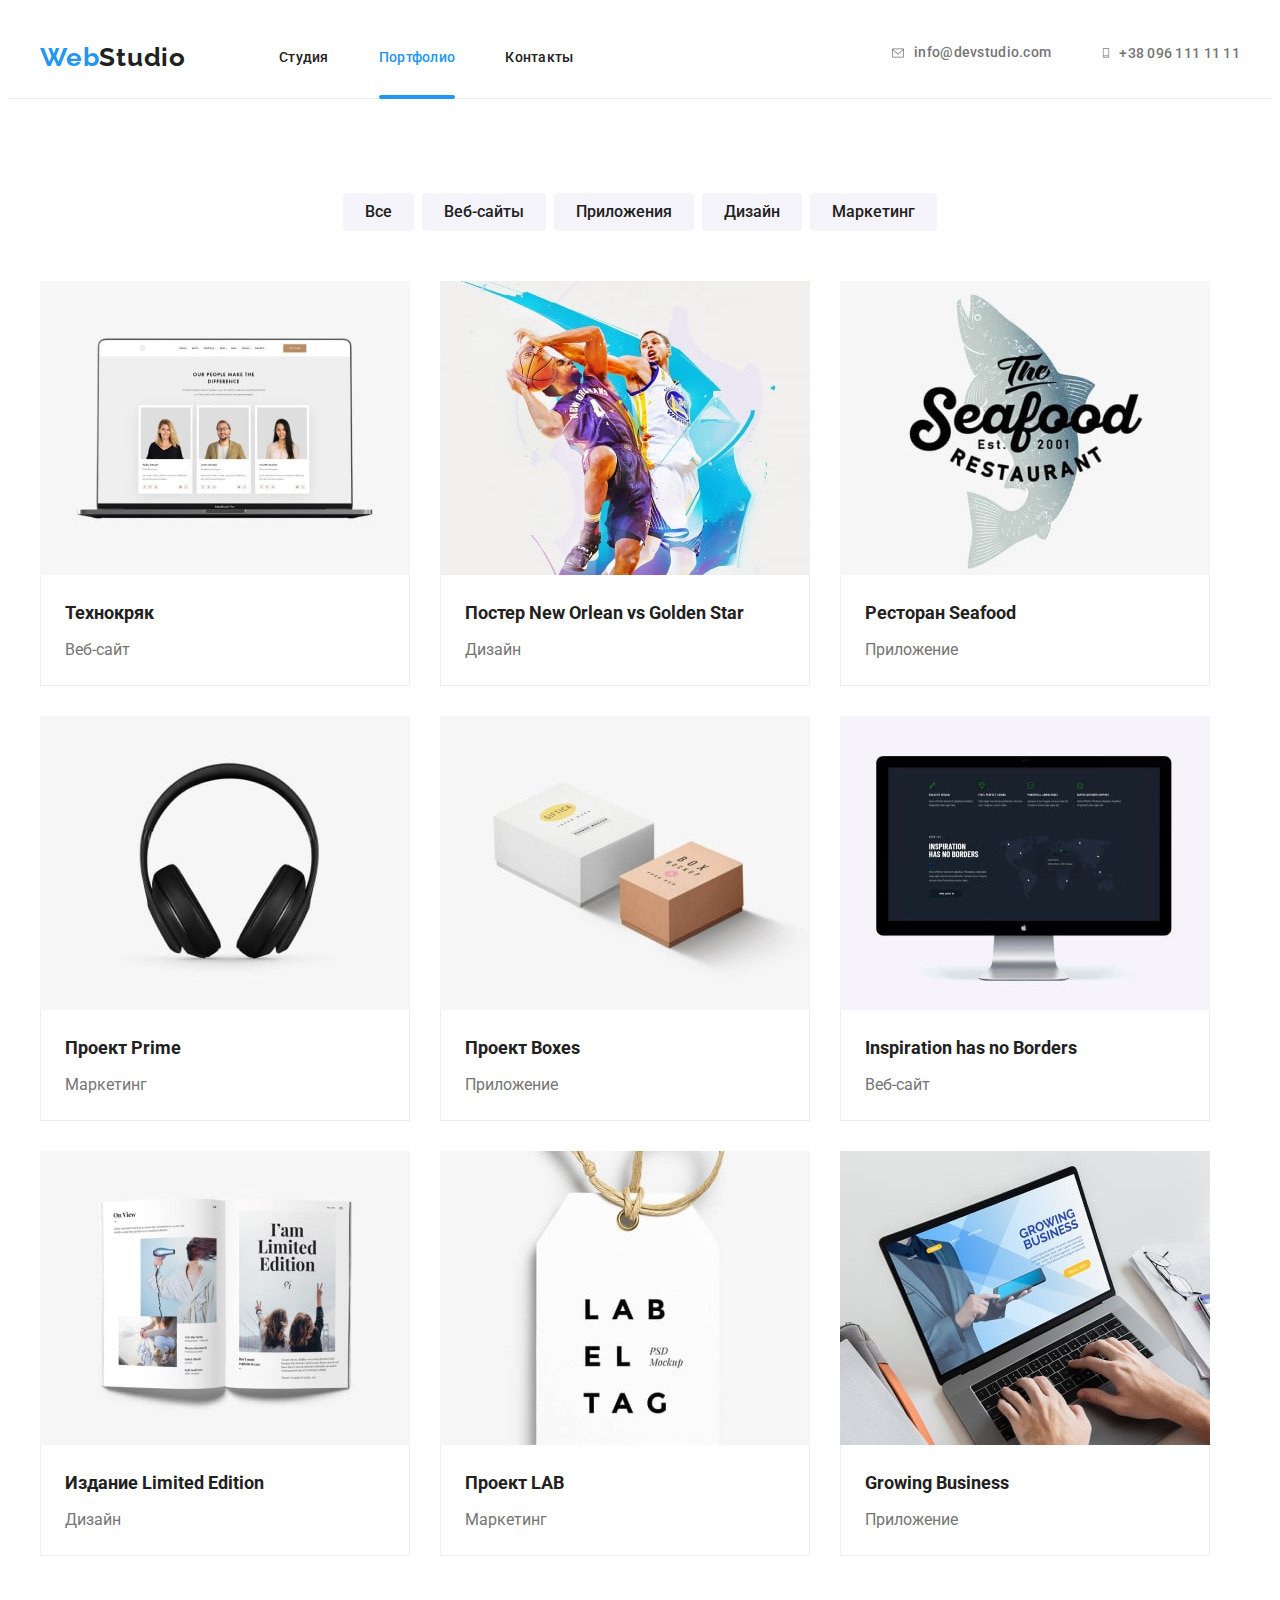
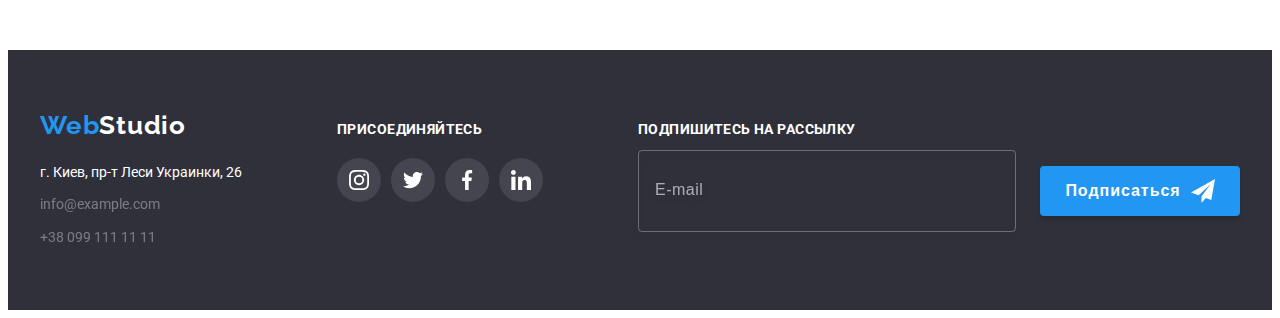
==== commit ad89602f: "need to add pictures" ====
--- a/portfolio.html
+++ b/portfolio.html
@@ -11,33 +11,113 @@
       rel="stylesheet"
     />
     <link rel="stylesheet" href="https://cdnjs.cloudflare.com/ajax/libs/modern-normalize/1.1.0/modern-normalize.min.css" integrity="sha512-wpPYUAdjBVSE4KJnH1VR1HeZfpl1ub8YT/NKx4PuQ5NmX2tKuGu6U/JRp5y+Y8XG2tV+wKQpNHVUX03MfMFn9Q==" crossorigin="anonymous" referrerpolicy="no-referrer" />
-    <link rel="stylesheet" href="./css/styles.css" />
+    <!-- <link rel="stylesheet" href="./css/styles.css" /> -->
     <link rel="stylesheet" href="./css/main.min.css" />
     <title>Portfolio</title>
   </head>
   <body>
 
     <header class="header">
-  <div class="container container__header">
-      <nav class="nav">
-        <a href="" class="logo__top">Web<span class="logo__black">Studio</span></a>
-        <ul class="nav__list list">
-          <li class="nav__item"><a href="index.html" class="nav__link">Студия</a></li>
-          <li class="nav__item"><a href="portfolio.html" class="nav__link current">Портфолио</a></li>
-          <li class="nav__item"><a href="" class="nav__link">Контакты</a></li>
+      <div class="container container__header">
+        <a href="" class="logo__top"
+          >Web<span class="logo__black">Studio</span></a
+        >
+        <nav class="nav">
+          <ul class="nav__list list">
+            <li class="nav__item">
+              <a href="index.html" class="nav__link">Студия</a>
+            </li>
+            <li class="nav__item">
+              <a href="portfolio.html" class="nav__link current">Портфолио</a>
+            </li>
+            <li class="nav__item">
+              <a href="" class="nav__link">Контакты</a>
+            </li>
+          </ul>
+        </nav>
+        <ul class="contact list">
+          <li class="contact__item">
+            <a href="mailto:info@devstudio.com" class="contact__link">
+              <svg
+                width="16px"
+                height="12px"
+                class="contact--link__icon contact__icon-mail"
+              >
+                <use href="./images/symbol-defs.svg#icon-mail"></use></svg
+              >info@devstudio.com</a
+            >
+          </li>
+          <li class="contact__item">
+            <a href="tel:+380961111111" class="contact__link">
+              <svg
+                width="10px"
+                height="16px"
+                class="contact--link__icon contact__icon-phone"
+              >
+                <use href="./images/symbol-defs.svg#icon-smartphone"></use></svg
+              >+38 096 111 11 11</a
+            >
+          </li>
         </ul>
-      </nav>
-      <ul class="contact list">
-        <li class="contact__item">
-          <a href="mailto:info@devstudio.com" class="contact__link">
-            <svg width="16px" height="12px" class="contact--link__icon contact__icon-mail">
-              <use href="./images/symbol-defs.svg#icon-mail"></use>
-            </svg>info@devstudio.com</a>
-        </li>
-        <li class="contact__item"><a href="tel:+380961111111" class="contact__link"><svg width="10px" height="16px" class="contact--link__icon contact__icon-phone">
-              <use href="./images/symbol-defs.svg#icon-smartphone"></use>
-            </svg>+38 096 111 11 11</a></li>
-      </ul>
+      <button type="button" class="mob-menu__close-button" data-menu-open>
+          <svg class="mob-menu__open-icon" width="40" height="40">
+            <use href="./images/symbol-defs.svg#icon-menu"></use>
+          </svg>
+        </button>
+      </div>
+      <div class="mob-menu" data-menu>
+        <div class="container mob-menu__container">
+          <button type="button" class="mob-menu__close-button" data-menu-close>
+            <svg class="mob-menu__close-icon" width="40" height="40">
+              <use href="./images/symbol-defs.svg#icon-close-btn"></use>
+            </svg>
+          </button>
+          <nav class="mob-menu__navigation">
+            <ul class="mob-menu__list list">
+              <li class="mob-menu__item">
+                <a class="mob-menu__link current" href="#studio">Студия</a>
+              </li>
+              <li class="mob-menu__item">
+                <a class="mob-menu__link" href="./portfolio.html">Портфолио</a>
+              </li>
+              <li class="mob-menu__item">
+                <a class="mob-menu__link" href="#contacts">Контакты</a>
+              </li>
+            </ul>
+          </nav>
+          <div class="mob-menu__bottom">
+            <div class="mob-menu__contacts">
+              <ul class="mob-contacts__list list">
+                <li class="mob-contacts__item">
+                  <a class="mob-contacts__tel" href="tel:+380961111111"
+                    >+38 096 111 11 11</a
+                  >
+                </li>
+                <li class="mob-contacts__item">
+                  <a class="mob-contacts__mail" href="mailto:info@devstudio.com"
+                    >info@devstudio.com</a
+                  >
+                </li>
+              </ul>
+            </div>
+            <div class="mob-menu__social">
+              <ul class="mob-social__list list">
+                <li class="mob-social__item">
+                  <a href="" class="mob-social__link">Instagram</a>
+                </li>
+                <li class="mob-social__item">
+                  <a href="" class="mob-social__link">Twitter</a>
+                </li>
+                <li class="mob-social__item">
+                  <a href="" class="mob-social__link">Facebook</a>
+                </li>
+                <li class="mob-social__item">
+                  <a href="" class="mob-social__link">LinkedIn</a>
+                </li>
+              </ul>
+            </div>
+          </div>
+        </div>
       </div>
     </header>
     <main>
@@ -223,5 +303,6 @@
       </div>
       </div>
     </footer>
+    <script src="./js/menu.js"></script>
   </body>
 </html>--- a/css/main.min.css
+++ b/css/main.min.css
@@ -1 +1 @@
-body{font-family:Roboto,sans-serif}:root{--main-text-color: #212121;--secondary-text-color: #757575;--primary-white-color: #ffffff;--main-page-background-color: #ffffff;--secondary-background-color: #2f303a;--accent-color: #2196f3;--second-button-color: #188ce8;--contact-info-color: rgba(255, 255, 255, 0.6);--third-button-color: #f5f4fa;--border-color: #eeeeee;--bg-icon-color: #f5f4fa;--soc-icon-color: #afb1b8;--footer-icon-color: rgba(255, 255, 255, 0.1);--timing-function: cubic-bezier(0.4, 0, 0.2, 1);--example-bg-color: rgba(33, 150, 243, 0.9)}h1,h2,h3,h4,h5,h6{margin:0;padding:0}p{margin:0;padding:0}.list{margin:0;padding:0;list-style:none}.img{display:block;width:100%;height:auto}.container{margin-left:auto;margin-right:auto;padding-left:15px;padding-right:15px}@media screen and (min-width: 480px){.container{width:480px}}@media screen and (min-width: 768px){.container{width:768px}}@media screen and (min-width: 1200px){.container{width:1200px}}.visually-hidden{position:absolute;white-space:nowrap;width:1px;height:1px;overflow:hidden;border:0;padding:0;clip:rect(0 0 0 0);-webkit-clip-path:inset(50%);clip-path:inset(50%);margin:-1px}body{background-color:var(--main-page-background-color);color:var(--main-text-color)}.header{border-bottom:1px solid #ececec}.container__header{display:-webkit-box;display:-ms-flexbox;display:flex;-webkit-box-align:center;-ms-flex-align:center;align-items:center;-webkit-box-pack:justify;-ms-flex-pack:justify;justify-content:space-between}@media screen and (min-width: 768px){.container__header{-webkit-box-pack:start;-ms-flex-pack:start;justify-content:flex-start}}.nav{display:-webkit-box;display:-ms-flexbox;display:flex;-webkit-box-align:center;-ms-flex-align:center;align-items:center}.logo__top{padding:16px 0px}@media screen and (min-width: 768px){.logo__top{margin-right:88px;-webkit-box-pack:start;-ms-flex-pack:start;justify-content:flex-start}}@media screen and (min-width: 1200px){.logo__top{margin-right:94px;padding-top:24px;padding-bottom:25px}}.logo__top{margin-right:93px;color:var(--accent-color);font-family:Raleway,sans-serif;font-style:normal;font-weight:700;font-size:26px;line-height:1.19;text-decoration:none;letter-spacing:.03em}.logo{color:var(--accent-color);font-family:Raleway,sans-serif;font-style:normal;font-weight:700;font-size:26px;line-height:1.19;text-decoration:none;letter-spacing:.03em}.logo__black{color:var(--main-text-color)}.logo__white{color:var(--primary-white-color)}@media screen and (max-width: 768px){.nav{display:none}}@media screen and (min-width: 768px){.nav__list{display:-webkit-box;display:-ms-flexbox;display:flex}}@media screen and (min-width: 768px){.nav__item+.nav__item{margin-left:50px}}.nav__link{display:block;padding-top:32px;padding-bottom:32px;position:relative;-webkit-transition:color 250ms var(--timing-function);transition:color 250ms var(--timing-function);color:var(--main-text-color);text-decoration:none;font-weight:500;font-size:14px;line-height:1.1;letter-spacing:.02em}.nav__link:hover,.nav__link:focus{color:var(--accent-color)}.nav__link.current{position:relative}.nav__link.current{color:var(--accent-color)}.nav__link.current::after{content:"";position:absolute;left:0;bottom:-1px;display:block;width:100%;height:4px;border-radius:2px;background-color:var(--accent-color)}.contact__link{color:var(--secondary-text-color);text-decoration:none;font-weight:500;font-size:14px;line-height:1.1;letter-spacing:.02em;-webkit-transition:color 250ms var(--timing-function),fill 250ms var(--timing-function);transition:color 250ms var(--timing-function),fill 250ms var(--timing-function)}@media screen and (min-width: 768px){.contact__link{display:-webkit-box;display:-ms-flexbox;display:flex;-webkit-box-align:center;-ms-flex-align:center;align-items:center}}.contact__link:focus,.contact__link:hover{color:var(--accent-color);fill:var(--accent-color)}.contact--link__icon{fill:currentColor;-webkit-transition:color 250ms var(--timing-function),fill 250ms var(--timing-function);transition:color 250ms var(--timing-function),fill 250ms var(--timing-function)}@media screen and (min-width: 768px){.contact--link__icon{margin-right:8px}}.contact__link:focus .contact--link__icon,.contact__link:hover .contacts-link__icon{color:var(--accent-color);fill:var(--accent-color)}@media screen and (max-width: 767px){.contact{display:none}}@media screen and (min-width: 768px){.contact{margin-left:auto}}@media screen and (min-width: 1200px){.contact{display:-webkit-box;display:-ms-flexbox;display:flex;margin-left:auto}}@media screen and (min-width: 768px){.contact__item:not(:last-child){margin-bottom:10px}}@media screen and (min-width: 1200px){.contact__item+.contact__item{margin-left:50px}}.hero__page{margin-left:auto;margin-right:auto;text-align:center;padding-top:200px;padding-bottom:200px;background-image:-webkit-gradient(linear, left top, right top, from(rgba(47, 48, 58, 0.4)), to(rgba(47, 48, 58, 0.4))),url(../images/head-mob.jpg);background-image:linear-gradient(to right, rgba(47, 48, 58, 0.4), rgba(47, 48, 58, 0.4)),url(../images/head-mob.jpg);background-repeat:no-repeat;background-position:center;background-size:cover}@media(min-device-pixel-ratio: 2),(-webkit-min-device-pixel-ratio: 2),(min-resolution: 192dpi),(min-resolution: 2dppx){.hero__page{background-image:-webkit-gradient(linear, left top, right top, from(rgba(47, 48, 58, 0.4)), to(rgba(47, 48, 58, 0.4))),url(../images/head-mob@2x.jpg);background-image:linear-gradient(to right, rgba(47, 48, 58, 0.4), rgba(47, 48, 58, 0.4)),url(../images/head-mob@2x.jpg)}}@media screen and (min-width: 768px){.hero__page{background-image:-webkit-gradient(linear, left top, right top, from(rgba(47, 48, 58, 0.4)), to(rgba(47, 48, 58, 0.4))),url(../images/head-tabl.jpg);background-image:linear-gradient(to right, rgba(47, 48, 58, 0.4), rgba(47, 48, 58, 0.4)),url(../images/head-tabl.jpg)}}@media screen and (min-width: 768px)and (min-device-pixel-ratio: 2),screen and (min-width: 768px)and (-webkit-min-device-pixel-ratio: 2),screen and (min-width: 768px)and (min-resolution: 192dpi),screen and (min-width: 768px)and (min-resolution: 2dppx){.hero__page{background-image:-webkit-gradient(linear, left top, right top, from(rgba(47, 48, 58, 0.4)), to(rgba(47, 48, 58, 0.4))),url(../images/head-tabl@2x.jpg);background-image:linear-gradient(to right, rgba(47, 48, 58, 0.4), rgba(47, 48, 58, 0.4)),url(../images/head-tabl@2x.jpg)}}@media screen and (min-width: 1200px){.hero__page{background-image:-webkit-gradient(linear, left top, right top, from(rgba(47, 48, 58, 0.4)), to(rgba(47, 48, 58, 0.4))),url(../images/head-desk.jpg);background-image:linear-gradient(to right, rgba(47, 48, 58, 0.4), rgba(47, 48, 58, 0.4)),url(../images/head-desk.jpg)}}@media screen and (min-width: 1200px)and (min-device-pixel-ratio: 2),screen and (min-width: 1200px)and (-webkit-min-device-pixel-ratio: 2),screen and (min-width: 1200px)and (min-resolution: 192dpi),screen and (min-width: 1200px)and (min-resolution: 2dppx){.hero__page{background-image:-webkit-gradient(linear, left top, right top, from(rgba(47, 48, 58, 0.4)), to(rgba(47, 48, 58, 0.4))),url(../images/head-desk@2x.jpg);background-image:linear-gradient(to right, rgba(47, 48, 58, 0.4), rgba(47, 48, 58, 0.4)),url(../images/head-desk@2x.jpg)}}.hero__title{font-weight:900;font-size:26px;line-height:1.36;text-align:center;letter-spacing:.06em;text-transform:uppercase;margin-bottom:30px;color:var(--primary-white-color)}@media screen and (min-width: 1200px){.hero__title{font-size:44px;line-height:1.36}}.hero__button{display:inline-block;padding:10px 32px;min-width:200px;background-color:var(--accent-color);text-align:center;-webkit-box-shadow:0px 4px 4px rgba(0,0,0,.15);box-shadow:0px 4px 4px rgba(0,0,0,.15);border-radius:4px;-webkit-transition:background-color 250ms var(--timing-function),-webkit-box-shadow 250ms var(--timing-function);transition:background-color 250ms var(--timing-function),-webkit-box-shadow 250ms var(--timing-function);transition:background-color 250ms var(--timing-function),box-shadow 250ms var(--timing-function);transition:background-color 250ms var(--timing-function),box-shadow 250ms var(--timing-function),-webkit-box-shadow 250ms var(--timing-function)}.hero__button{color:var(--primary-white-color);font-family:inherit;font-weight:700;font-size:16px;line-height:1.86;cursor:pointer}.hero__button:hover,.hero__button:focus{background-color:var(--second-button-color);color:var(--primary-white-color)}.feature__section{padding-top:60px;padding-bottom:60px}@media screen and (min-width: 1200px){.feature__section{padding-top:94px;padding-bottom:94px}}.feature__proj{display:-webkit-box;display:-ms-flexbox;display:flex;-webkit-box-pack:center;-ms-flex-pack:center;justify-content:center;-webkit-box-align:center;-ms-flex-align:center;align-items:center;height:120px;background-color:var(--bg-icon-color);margin-bottom:30px;border-radius:4px}@media screen and (min-width: 1200px){.feature__list{margin-bottom:-30px}}@media screen and (min-width: 768px){.feature__list{display:-webkit-box;display:-ms-flexbox;display:flex;-ms-flex-wrap:wrap;flex-wrap:wrap;margin-right:-30px}}@media screen and (min-width: 1200px){.feature__item{margin-bottom:30px}}@media screen and (min-width: 768px){.feature__item{margin-right:30px;-ms-flex-preferred-size:calc(50% - 30px);flex-basis:calc(50% - 30px)}}@media screen and (min-width: 1200px){.feature__item{-ms-flex-preferred-size:calc(25% - 30px);flex-basis:calc(25% - 30px)}}.feature__icon{width:70px;height:70px}.feature__title{margin-bottom:10px;font-weight:700;font-size:14px;line-height:1.14;letter-spacing:.03em;text-transform:uppercase;text-align:center}@media screen and (min-width: 768px){.feature__title{text-align:start}}.feature__text{color:var(--secondary-text-color);font-weight:400;font-size:14px;line-height:1.71;letter-spacing:.03em;margin-bottom:30px}@media screen and (min-width: 1200px){.feature__text{margin-bottom:0}}@media screen and (max-width: 1200px){.project{display:none}}.project{padding-bottom:94px}.activity__title{color:var(--main-text-color);font-weight:700;font-size:36px;line-height:1.16;text-align:center;letter-spacing:.03em}.activity__title{margin-bottom:50px}.project img{display:block}.activity__list{display:-webkit-box;display:-ms-flexbox;display:flex}.activity__item:not(:last-child){margin-right:30px}.project__section .img{display:block}.activity__base{position:relative}.activity__inform{position:absolute;width:100%;height:70px;bottom:0;background-color:rgba(47,48,58,.8);display:-webkit-box;display:-ms-flexbox;display:flex;-webkit-box-pack:center;-ms-flex-pack:center;justify-content:center;-webkit-box-align:center;-ms-flex-align:center;align-items:center}.activity__text{font-weight:700;font-size:14px;line-height:1.14;text-align:center;letter-spacing:.03em;color:var(--primary-white-color)}.team{margin:0 auto;padding-top:60px;padding-bottom:60px}@media screen and (min-width: 1200px){.team{padding-top:94px;padding-bottom:94px}}.team__title{color:var(--main-text-color);font-weight:700;font-size:28px;line-height:1.17;text-align:center;letter-spacing:.03em;margin-bottom:30px}@media screen and (min-width: 1200px){.team__title{font-size:36px;line-height:1.16;margin-bottom:50px}}.team__workers{padding-top:30px;padding-bottom:30px}@media screen and (max-width: 1200px){.team__workers{padding-top:30px;padding-bottom:24px}}.team__list{text-align:center}@media screen and (max-width: 1200px){.team__list{margin-bottom:-30px}}@media screen and (min-width: 768px){.team__list{display:-webkit-box;display:-ms-flexbox;display:flex;-ms-flex-wrap:wrap;flex-wrap:wrap;margin-right:-30px}}.team__item{background:var(--primary-white-color);-webkit-box-shadow:0px 1px 3px rgba(0,0,0,.12),0px 1px 1px rgba(0,0,0,.14),0px 2px 1px rgba(0,0,0,.2);box-shadow:0px 1px 3px rgba(0,0,0,.12),0px 1px 1px rgba(0,0,0,.14),0px 2px 1px rgba(0,0,0,.2);border-radius:0px 0px 4px 4px}@media screen and (max-width: 1200px){.team__item{margin-bottom:30px}}@media screen and (min-width: 768px){.team__item{-ms-flex-preferred-size:calc(50% - 30px);flex-basis:calc(50% - 30px);margin-right:30px}}@media screen and (min-width: 1200px){.team__item{-ms-flex-preferred-size:calc(25% - 30px);flex-basis:calc(25% - 30px)}}.team__item:not(:last-child){margin-right:30px}.team{background-color:var(--third-button-color)}.team__name{color:var(--main-text-color);font-weight:500;font-size:16px;line-height:1.18;letter-spacing:.03em}.team__name{margin-bottom:10px}.team__position{color:var(--secondary-text-color);font-weight:400;font-size:16px;line-height:1.18;letter-spacing:.03em}.team img{display:block;width:100%}.team__social{display:-webkit-box;display:-ms-flexbox;display:flex;-webkit-box-pack:center;-ms-flex-pack:center;justify-content:center;margin-top:16px}.team__social--item:not(:last-child){margin-right:10px}.team__social--link{width:44px;height:44px;background-color:var(--primary-white-color);border-radius:50%;display:-webkit-box;display:-ms-flexbox;display:flex;-webkit-box-pack:center;-ms-flex-pack:center;justify-content:center;-webkit-box-align:center;-ms-flex-align:center;align-items:center;-webkit-transition:background-color 250ms var(--timing-function);transition:background-color 250ms var(--timing-function)}.team__social--link:hover,.team__social--link:focus{background-color:var(--accent-color)}.team__social--icon{fill:var(--soc-icon-color);-webkit-transition:fill 250ms var(--timing-function);transition:fill 250ms var(--timing-function)}.team__social--link:hover .team__social--icon,.team__social--link:focus .team__social--icon{fill:var(--primary-white-color)}.clients{padding-top:60px;padding-bottom:60px}@media screen and (min-width: 1200px){.clients{padding-top:94px;padding-bottom:94px}}.clients__title{font-weight:700;font-size:36px;line-height:1.16;text-align:center;letter-spacing:.03em;margin-bottom:50px}.clients__link{display:-webkit-box;display:-ms-flexbox;display:flex;-webkit-box-pack:center;-ms-flex-pack:center;justify-content:center;-webkit-box-align:center;-ms-flex-align:center;align-items:center;height:92px;border:1px solid #afb1b8;border-radius:4px;-webkit-transition:border 250ms var(--timing-function);transition:border 250ms var(--timing-function)}.clients__link:hover,.clients__link:focus{border-color:var(--accent-color)}.clients__list{display:-webkit-box;display:-ms-flexbox;display:flex;-ms-flex-wrap:wrap;flex-wrap:wrap;margin-left:-30px;margin-bottom:-30px;-webkit-box-pack:center;-ms-flex-pack:center;justify-content:center}.clients__item{-ms-flex-preferred-size:calc(50% - 30px);flex-basis:calc(50% - 30px);margin-left:30px;margin-bottom:30px;-webkit-box-sizing:border-box;box-sizing:border-box;border-radius:4px}@media screen and (min-width: 768px){.clients__item{-ms-flex-preferred-size:calc(33.3333333333% - 30px);flex-basis:calc(33.3333333333% - 30px);margin-left:30px}}@media screen and (min-width: 1200px){.clients__item{-ms-flex-preferred-size:calc(16.6666666667% - 30px);flex-basis:calc(16.6666666667% - 30px);margin-left:30px;max-width:170px}}.clients__icon{width:106px;height:60px;fill:var(--soc-icon-color);-webkit-transition:fill 250ms var(--timing-function);transition:fill 250ms var(--timing-function)}.clients__link:hover .clients__icon,.clients__link:focus .clients__icon{fill:var(--accent-color)}.footer__section{padding:60px 0;background-color:var(--secondary-background-color);text-align:center}@media screen and (min-width: 1200px){.footer__section{text-align:left}}@media screen and (min-width: 768px){.footer__container{display:-webkit-box;display:-ms-flexbox;display:flex;-ms-flex-wrap:wrap;flex-wrap:wrap;-webkit-box-align:baseline;-ms-flex-align:baseline;align-items:baseline;-ms-flex-pack:distribute;justify-content:space-around}}@media screen and (min-width: 1200px){.footer__container{-webkit-box-flex:1;-ms-flex-positive:1;flex-grow:1;-webkit-box-pack:justify;-ms-flex-pack:justify;justify-content:space-between}}.logo{display:inline-block}.logo__white{color:var(--primary-white-color)}.footer__address{display:-webkit-box;display:-ms-flexbox;display:flex;-webkit-box-orient:vertical;-webkit-box-direction:normal;-ms-flex-direction:column;flex-direction:column;margin-top:20px;color:var(--primary-white-color);font-style:normal;font-size:14px;line-height:1.71}.footer__address--link{color:var(--contact-info-color);opacity:60%;text-decoration:none}.footer__address--link:not(:last-child),.footer__address p{margin-bottom:9px}.footer__address--link:hover,.footer__address--link:focus{color:var(--primary-white-color);-webkit-transition:color 250ms var(--timing-function);transition:color 250ms var(--timing-function)}.footer__socials--title{font-size:14px;line-height:1.14;letter-spacing:.03em;text-transform:uppercase;color:var(--primary-white-color);margin-bottom:20px}.footer__socials{margin-top:60px}@media screen and (min-width: 768px){.footer__socials{margin-top:0}}.footer__socials{margin-left:70px}.footer__socials--list{display:-webkit-box;display:-ms-flexbox;display:flex}.footer__socials--item:not(:last-child){margin-right:10px}.footer__socials--link{width:44px;height:44px;background-color:var(--footer-icon-color);border-radius:50%;display:-webkit-box;display:-ms-flexbox;display:flex;-webkit-box-pack:center;-ms-flex-pack:center;justify-content:center;-webkit-box-align:center;-ms-flex-align:center;align-items:center;-webkit-transition:background-color 250ms var(--timing-function);transition:background-color 250ms var(--timing-function)}.footer__socials--link:hover,.footer__socials--link:focus{background-color:var(--accent-color)}.footer__socials--icon{display:-webkit-box;display:-ms-flexbox;display:flex;-webkit-box-pack:center;-ms-flex-pack:center;justify-content:center;text-align:center;fill:var(--primary-white-color)}.subscribe{margin-top:60px}@media screen and (min-width: 1200px){.subscribe{margin-top:0}}@media screen and (min-width: 1200px){.subscribe__field{display:-webkit-box;display:-ms-flexbox;display:flex;-webkit-box-align:center;-ms-flex-align:center;align-items:center}}.subscribe__email{width:100%;margin-bottom:20px;padding-top:15px;padding-bottom:15px;padding-left:16px;margin-right:12px;height:50px;border:1px solid rgba(255,255,255,.3);-webkit-filter:drop-shadow(0px 4px 4px rgba(0, 0, 0, 0.15));filter:drop-shadow(0px 4px 4px rgba(0, 0, 0, 0.15));border-radius:4px;background-color:rgba(0,0,0,0);outline:none;-webkit-transition:boder-color 250ms var(--timing-function);transition:boder-color 250ms var(--timing-function);color:var(--primary-white-color)}@media screen and (min-width: 768px){.subscribe__email{width:450px}}@media screen and (min-width: 1200px){.subscribe__email{margin-bottom:0;width:358px}}.subscribe__email:focus{border-color:var(--accent-color)}.subscribe__email::-webkit-input-placeholder{font-weight:400;font-size:16px;line-height:1.25;letter-spacing:.03em;color:var(--contact-info-color)}.subscribe__email::-moz-placeholder{font-weight:400;font-size:16px;line-height:1.25;letter-spacing:.03em;color:var(--contact-info-color)}.subscribe__email:-ms-input-placeholder{font-weight:400;font-size:16px;line-height:1.25;letter-spacing:.03em;color:var(--contact-info-color)}.subscribe__email::-ms-input-placeholder{font-weight:400;font-size:16px;line-height:1.25;letter-spacing:.03em;color:var(--contact-info-color)}.subscribe__email::placeholder{font-weight:400;font-size:16px;line-height:1.25;letter-spacing:.03em;color:var(--contact-info-color)}.subscribe__button{-webkit-box-align:center;-ms-flex-align:center;align-items:center;-webkit-box-pack:center;-ms-flex-pack:center;justify-content:center;display:-webkit-box;display:-ms-flexbox;display:flex;margin:0 auto;width:200px;height:50px;background:var(--accent-color);-webkit-box-shadow:0px 4px 4px rgba(0,0,0,.15);box-shadow:0px 4px 4px rgba(0,0,0,.15);border-radius:4px;border:none;font-weight:700;font-size:16px;line-height:1.87;letter-spacing:.06em;color:var(--primary-white-color);cursor:pointer}@media screen and (min-width: 1200px){.subscribe__button{margin-top:0;margin-left:12px}}.subscribe__icon{padding-left:10px;width:24px;height:24px;fill:var(--primary-white-color)}.subscribe__title{margin-bottom:20px;font-weight:700;font-size:14px;line-height:1.14px;letter-spacing:.03em;text-transform:uppercase;color:var(--primary-white-color)}.portfolio__section{padding-top:60px;padding-bottom:60px}@media screen and (min-width: 1200px){.portfolio__section{padding-top:94px;padding-bottom:94px}}.button__title.visually-hidden{visibility:hidden}.button__list{display:-webkit-box;display:-ms-flexbox;display:flex;-ms-flex-wrap:wrap;flex-wrap:wrap;margin-bottom:40px}@media screen and (min-width: 768px){.button__list{-webkit-box-pack:center;-ms-flex-pack:center;justify-content:center}}@media screen and (min-width: 768px){.button__list{margin-bottom:30px}}@media screen and (min-width: 1200px){.button__list{margin-bottom:50px}}.button__item:not(:last-child){margin-right:8px}@media screen and (max-width: 768px){.button__item:nth-child(-n+3){margin-bottom:15px}}.button__list .button__main{padding:6px 22px;border:none;border-radius:4px}.button__main{color:var(--main-text-color);background-color:var(--third-button-color);font-family:inherit;font-style:normal;font-weight:500;font-size:16px;line-height:1.62;cursor:pointer;-webkit-transition:background-color 250ms var(--timing-function),color 250ms var(--timing-function),-webkit-box-shadow 250ms var(--timing-function);transition:background-color 250ms var(--timing-function),color 250ms var(--timing-function),-webkit-box-shadow 250ms var(--timing-function);transition:background-color 250ms var(--timing-function),color 250ms var(--timing-function),box-shadow 250ms var(--timing-function);transition:background-color 250ms var(--timing-function),color 250ms var(--timing-function),box-shadow 250ms var(--timing-function),-webkit-box-shadow 250ms var(--timing-function)}.button__main:hover,.button__main:focus{color:var(--primary-white-color);background-color:var(--accent-color);-webkit-box-shadow:0px 3px 1px rgba(0,0,0,.1),0px 1px 2px rgba(0,0,0,.08),0px 2px 2px rgba(0,0,0,.12);box-shadow:0px 3px 1px rgba(0,0,0,.1),0px 1px 2px rgba(0,0,0,.08),0px 2px 2px rgba(0,0,0,.12)}.example{display:-webkit-box;display:-ms-flexbox;display:flex;-ms-flex-wrap:wrap;flex-wrap:wrap}.example__item{max-width:450px;margin-bottom:30px}@media screen and (max-width: 1199px){.example__item:last-child{margin-bottom:0px}}@media screen and (min-width: 768px)and (max-width: 1199px){.example__item{max-width:354px;margin-right:30px}.example__item:nth-child(even){margin-right:0px}}@media screen and (min-width: 1200px){.example__item{max-width:370px;margin-right:30px;margin-bottom:30px}.example__item:nth-child(3n){margin-right:0}.example__item:nth-last-child(-n+3){margin-bottom:0}}.example__item .example__link:hover,.example__item .example__link:focus{-webkit-box-shadow:0px 1px 1px rgba(0,0,0,.12),0px 4px 4px rgba(0,0,0,.06),1px 4px 6px rgba(0,0,0,.16);box-shadow:0px 1px 1px rgba(0,0,0,.12),0px 4px 4px rgba(0,0,0,.06),1px 4px 6px rgba(0,0,0,.16)}.example img{display:block}.example__text--show{position:relative;overflow:hidden}.example__text{position:absolute;top:0;background-color:var(--example-bg-color);color:var(--primary-white-color);font-weight:400;font-size:18px;line-height:1.55;letter-spacing:.03em;height:100%;-webkit-transform:translateY(101%);transform:translateY(101%);-webkit-transition:-webkit-transform 250ms var(--timing-function);transition:-webkit-transform 250ms var(--timing-function);transition:transform 250ms var(--timing-function);transition:transform 250ms var(--timing-function), -webkit-transform 250ms var(--timing-function);padding-top:63px;padding-bottom:63px;padding-left:24px;padding-right:24px}@media screen and (min-width: 768px){.example__text{padding-top:49px;padding-bottom:49px}}@media screen and (min-width: 1200px){.example__text{padding-top:63px;padding-bottom:63px}}.example__link:hover .example__text{-webkit-transform:translateY(0%);transform:translateY(0%)}.example__link{display:block;text-decoration:none;color:var(--secondary-text-color);-webkit-transition:-webkit-box-shadow 250ms var(--timing-function);transition:-webkit-box-shadow 250ms var(--timing-function);transition:box-shadow 250ms var(--timing-function);transition:box-shadow 250ms var(--timing-function), -webkit-box-shadow 250ms var(--timing-function)}.example__preview{padding-top:20px;padding-bottom:20px;padding-right:24px;padding-left:24px;border:1px solid var(--border-color);border-top:rgba(0,0,0,0)}.example__title{margin-bottom:4px;color:var(--main-text-color);font-style:normal;font-weight:700;font-size:18px;line-height:2}.example__content{color:var(--secondary-text-color);font-weight:400;font-size:16px;line-height:1.87}.backdrop{position:fixed;top:0;left:0;opacity:1;width:100%;height:100%;background-color:rgba(0,0,0,.2);-webkit-transition:opacity 250ms var(--timing-function),visibility 250ms var(--timing-function);transition:opacity 250ms var(--timing-function),visibility 250ms var(--timing-function)}.backdrop.is-hidden{opacity:0;pointer-events:none;visibility:hidden}.backdrop.is-hidden .modal{-webkit-transform:translate(-50%, -50%) scale(0.5);transform:translate(-50%, -50%) scale(0.5)}.modal{position:absolute;top:50%;left:50%;-webkit-transition:-webkit-transform 250ms var(--timing-function);transition:-webkit-transform 250ms var(--timing-function);transition:transform 250ms var(--timing-function);transition:transform 250ms var(--timing-function), -webkit-transform 250ms var(--timing-function);-webkit-transform:translate(-50%, -50%) scale(1);transform:translate(-50%, -50%) scale(1);padding:40px;min-width:528px;min-height:581px;background-color:#fff;border-radius:4px;-webkit-box-shadow:0px 1px 3px rgba(0,0,0,.12),0px 1px 1px rgba(0,0,0,.14),0px 2px 1px rgba(0,0,0,.2);box-shadow:0px 1px 3px rgba(0,0,0,.12),0px 1px 1px rgba(0,0,0,.14),0px 2px 1px rgba(0,0,0,.2)}.modal__button{position:absolute;top:8px;right:8px;width:30px;height:30px;background:#fff;border:1px solid rgba(0,0,0,.1);-webkit-box-sizing:border-box;box-sizing:border-box;border-radius:50px;cursor:pointer}.modal__close--icon{width:100%;height:100%;-webkit-transition:fill 250ms var(--timing-function);transition:fill 250ms var(--timing-function)}.modal__close--icon:hover{fill:var(--accent-color)}.modal__title{font-weight:700;font-size:20px;line-height:1.15;text-align:center;letter-spacing:.03em;color:var(--main-text-color);margin-bottom:12px}.modal__input{width:448px;height:40px;padding-left:42px;border:1px solid rgba(33,33,33,.2);border-radius:4px;outline:none;-webkit-transition:border-color 250ms var(--timing-function);transition:border-color 250ms var(--timing-function);cursor:pointer}.modal__input:focus{border-color:var(--accent-color)}.modal__field{margin-bottom:10px}.modal__label{font-weight:400;font-size:12px;line-height:1.16;letter-spacing:.01em;color:var(--secondary-text-color);margin-bottom:4px;display:block}.modal__comment{width:448px;height:120px;padding:12px 16px;border:1px solid rgba(33,33,33,.2);border-radius:4px;font-weight:400;font-size:14px;line-height:1.14;letter-spacing:.01em;color:rgba(117,117,117,.5);resize:none;outline:none;margin-bottom:20px;cursor:pointer;-webkit-transition:border-color 250ms var(--timing-function);transition:border-color 250ms var(--timing-function)}.modal__comment:focus{border-color:var(--accent-color)}.modal__field{position:relative}.modal__icon{position:absolute;left:12px;top:50%;-webkit-transform:translateY(-50%);transform:translateY(-50%);-webkit-transition:fill 250ms var(--timing-function);transition:fill 250ms var(--timing-function)}.modal__input:focus+.modal__icon{fill:var(--accent-color)}.checkbox__icon{fill:rgba(0,0,0,0);-webkit-transition:fill 250ms var(--timing-function);transition:fill 250ms var(--timing-function)}.checkbox__text{display:-webkit-box;display:-ms-flexbox;display:flex;-webkit-box-pack:center;-ms-flex-pack:center;justify-content:center;-webkit-box-align:center;-ms-flex-align:center;align-items:center;font-weight:400;font-size:14px;line-height:1.71;letter-spacing:.03em;color:var(--secondary-text-color);-webkit-transition:background-color 250ms var(--timing-function);transition:background-color 250ms var(--timing-function);margin-bottom:30px;cursor:pointer}.checkbox__link{font-style:inherit;text-decoration:underline;color:var(--accent-color)}.checkbox__text span{width:16px;height:15px;border:2px solid var(--main-text-color);border-radius:2px;margin-right:7px;display:-webkit-box;display:-ms-flexbox;display:flex;-webkit-box-align:center;-ms-flex-align:center;align-items:center;-webkit-box-pack:center;-ms-flex-pack:center;justify-content:center;-webkit-transition:border-color 250ms var(--timing-function);transition:border-color 250ms var(--timing-function)}.checkbox__text span:focus+.checkbox__text span{border-color:var(--accent-color)}.checkbox__input.is-hidden{visibility:hidden}.checkbox__input:checked+.checkbox__text span{background-color:var(--accent-color);border:none}.checkbox__input:checked+.checkbox__text .checkbox__icon{fill:var(--primary-white-color)}.checkbox__button{margin-left:auto;margin-right:auto;width:200px;height:50px;background-color:var(--accent-color);-webkit-box-shadow:0px 4px 4px rgba(0,0,0,.15);box-shadow:0px 4px 4px rgba(0,0,0,.15);border-radius:4px;border:rgba(0,0,0,0);font-weight:700;font-size:16px;line-height:1.87;display:-webkit-box;display:-ms-flexbox;display:flex;-webkit-box-align:center;-ms-flex-align:center;align-items:center;-webkit-box-pack:center;-ms-flex-pack:center;justify-content:center;letter-spacing:.06em;color:var(--primary-white-color);cursor:pointer;-webkit-transition:background-color 250ms var(--timing-function);transition:background-color 250ms var(--timing-function)}.checkbox__button:hover,.checkbox__button:focus{background-color:var(--second-button-color)}.mob-menu{position:fixed;top:0;left:0;background-color:#fff;width:100vw;height:100vh;z-index:1;padding-top:48px;padding-bottom:48px;padding-left:40px;padding-right:40px;cursor:pointer}.mob-menu .container{display:-webkit-box;display:-ms-flexbox;display:flex;-webkit-box-orient:vertical;-webkit-box-direction:normal;-ms-flex-direction:column;flex-direction:column;height:100%;-webkit-box-pack:justify;-ms-flex-pack:justify;justify-content:space-between}.close-menu__button{position:absolute;top:10px;right:15px;margin-left:auto;width:40px;height:40px;border:none;background-color:rgba(0,0,0,0)}.close-menu__button:focus,.close-menu__button:hover{fill:var(--accent-color)}.mob__item:not(:last-child){margin-bottom:32px}.mob__link{font-style:normal;font-weight:500;font-size:40px;line-height:1.17;letter-spacing:.02em;color:var(--main-text-color);text-decoration:none}.mob__link:focus,.mob__link:hover{color:var(--accent-color)}.mob__link--current{color:var(--accent-color)}.mob-contact{margin-bottom:64px}.mob-contact__link--tel{font-weight:500;font-size:34px;line-height:1.18;letter-spacing:.02em;color:var(--accent-color);text-decoration:none;margin-bottom:30px}.mob-contact__link{font-style:normal;font-weight:500;font-size:34px;line-height:1.17;letter-spacing:.02em;margin-top:40px;color:var(--secondary-text-color);text-decoration:none;margin-bottom:64px}.mob-soc__list{display:-webkit-box;display:-ms-flexbox;display:flex;-ms-flex-wrap:wrap;flex-wrap:wrap;-webkit-column-gap:10px;-moz-column-gap:10px;column-gap:10px}.mob-contact__item:not(:last-child){margin-bottom:32px}@media screen and (min-width: 455px){.mob-soc__item:not(:last-child)::after{content:"";display:inline-block;margin-left:10px;margin-right:10px;height:22px;width:1px;vertical-align:middle;background-color:rgba(33,33,33,.2)}}.mob-soc__link{font-style:normal;font-weight:500;font-size:18px;line-height:1.22;letter-spacing:.02em;color:var(--accent-color);text-decoration:none}.open-menu__button{margin-left:auto;margin-top:10px;width:40px;height:40px;background-color:rgba(0,0,0,0);border:none;-webkit-transition-property:var(--accent-color);transition-property:var(--accent-color);-webkit-transition-duration:250ms;transition-duration:250ms;-webkit-transition-timing-function:cubic-bezier(0.4, 0, 0.2, 1);transition-timing-function:cubic-bezier(0.4, 0, 0.2, 1)}.open-menu__button:hover,.open-menu__button:focus{fill:var(--accent-color)}@media screen and (min-width: 768px){.open-menu__button{display:none}}.no-scroll{overflow:hidden}/*# sourceMappingURL=main.min.css.map */+body{font-family:Roboto,sans-serif}:root{--main-text-color: #212121;--secondary-text-color: #757575;--primary-white-color: #ffffff;--main-page-background-color: #ffffff;--secondary-background-color: #2f303a;--accent-color: #2196f3;--second-button-color: #188ce8;--contact-info-color: rgba(255, 255, 255, 0.6);--third-button-color: #f5f4fa;--border-color: #eeeeee;--bg-icon-color: #f5f4fa;--soc-icon-color: #afb1b8;--footer-icon-color: rgba(255, 255, 255, 0.1);--timing-function: cubic-bezier(0.4, 0, 0.2, 1);--example-bg-color: rgba(33, 150, 243, 0.9)}h1,h2,h3,h4,h5,h6{margin:0;padding:0}p{margin:0;padding:0}.list{margin:0;padding:0;list-style:none}.img{display:block;width:100%;height:auto}.container{margin-left:auto;margin-right:auto;padding-left:15px;padding-right:15px}@media screen and (min-width: 480px){.container{width:480px}}@media screen and (min-width: 768px){.container{width:768px}}@media screen and (min-width: 1200px){.container{width:1200px}}.visually-hidden{position:absolute;white-space:nowrap;width:1px;height:1px;overflow:hidden;border:0;padding:0;clip:rect(0 0 0 0);-webkit-clip-path:inset(50%);clip-path:inset(50%);margin:-1px}body{background-color:var(--main-page-background-color);color:var(--main-text-color)}.header{border-bottom:1px solid #ececec}.container__header{display:-webkit-box;display:-ms-flexbox;display:flex;-webkit-box-align:center;-ms-flex-align:center;align-items:center;-webkit-box-pack:justify;-ms-flex-pack:justify;justify-content:space-between}@media screen and (min-width: 768px){.container__header{-webkit-box-pack:start;-ms-flex-pack:start;justify-content:flex-start}}.nav{display:-webkit-box;display:-ms-flexbox;display:flex;-webkit-box-align:center;-ms-flex-align:center;align-items:center}.logo__top{padding:16px 0px}@media screen and (min-width: 768px){.logo__top{margin-right:15px;-webkit-box-pack:center;-ms-flex-pack:center;justify-content:center}}@media screen and (min-width: 768px){.logo__top{margin-right:88px;-webkit-box-pack:start;-ms-flex-pack:start;justify-content:flex-start}}@media screen and (min-width: 1200px){.logo__top{margin-right:94px;padding-top:24px;padding-bottom:25px}}.logo__top{margin-right:93px;color:var(--accent-color);font-family:Raleway,sans-serif;font-style:normal;font-weight:700;font-size:26px;line-height:1.19;text-decoration:none;letter-spacing:.03em}.logo{color:var(--accent-color);font-family:Raleway,sans-serif;font-style:normal;font-weight:700;font-size:26px;line-height:1.19;text-decoration:none;letter-spacing:.03em}.logo__black{color:var(--main-text-color)}.logo__white{color:var(--primary-white-color)}@media screen and (max-width: 768px){.nav{display:none}}@media screen and (min-width: 768px){.nav__list{display:-webkit-box;display:-ms-flexbox;display:flex}}@media screen and (min-width: 768px){.nav__item+.nav__item{margin-left:50px}}.nav__link{display:block;padding-top:32px;padding-bottom:32px;position:relative;-webkit-transition:color 250ms var(--timing-function);transition:color 250ms var(--timing-function);color:var(--main-text-color);text-decoration:none;font-weight:500;font-size:14px;line-height:1.1;letter-spacing:.02em}.nav__link:hover,.nav__link:focus{color:var(--accent-color)}.nav__link.current{position:relative}.nav__link.current{color:var(--accent-color)}.nav__link.current::after{content:"";position:absolute;left:0;bottom:-1px;display:block;width:100%;height:4px;border-radius:2px;background-color:var(--accent-color)}.contact__link{color:var(--secondary-text-color);text-decoration:none;font-weight:500;font-size:14px;line-height:1.1;letter-spacing:.02em}@media screen and (min-width: 768px){.contact__link{display:-webkit-box;display:-ms-flexbox;display:flex;-webkit-box-align:center;-ms-flex-align:center;align-items:center}}.contact__link:focus,.contact__link:hover{color:var(--accent-color);fill:var(--accent-color)}.contact--link__icon{fill:currentColor}@media screen and (min-width: 768px){.contact--link__icon{margin-right:8px}}.contact__link:focus .contact--link__icon,.contact__link:hover .contacts-link__icon{color:var(--accent-color);fill:var(--accent-color)}@media screen and (max-width: 767px){.contact{display:none}}@media screen and (min-width: 768px){.contact{margin-left:auto}}@media screen and (min-width: 1200px){.contact{display:-webkit-box;display:-ms-flexbox;display:flex;margin-left:auto}}@media screen and (min-width: 768px){.contact__item:not(:last-child){margin-bottom:10px}}@media screen and (min-width: 1200px){.contact__item+.contact__item{margin-left:50px}}.hero__page{margin-left:auto;margin-right:auto;text-align:center;padding-top:200px;padding-bottom:200px;background-image:-webkit-gradient(linear, left top, right top, from(rgba(47, 48, 58, 0.4)), to(rgba(47, 48, 58, 0.4))),url(../images/head-mob.jpg);background-image:linear-gradient(to right, rgba(47, 48, 58, 0.4), rgba(47, 48, 58, 0.4)),url(../images/head-mob.jpg);background-repeat:no-repeat;background-position:center;background-size:cover}@media(min-device-pixel-ratio: 2),(-webkit-min-device-pixel-ratio: 2),(min-resolution: 192dpi),(min-resolution: 2dppx){.hero__page{background-image:-webkit-gradient(linear, left top, right top, from(rgba(47, 48, 58, 0.4)), to(rgba(47, 48, 58, 0.4))),url(../images/head-mob@2x.jpg);background-image:linear-gradient(to right, rgba(47, 48, 58, 0.4), rgba(47, 48, 58, 0.4)),url(../images/head-mob@2x.jpg)}}@media screen and (min-width: 768px){.hero__page{background-image:-webkit-gradient(linear, left top, right top, from(rgba(47, 48, 58, 0.4)), to(rgba(47, 48, 58, 0.4))),url(../images/head-tabl.jpg);background-image:linear-gradient(to right, rgba(47, 48, 58, 0.4), rgba(47, 48, 58, 0.4)),url(../images/head-tabl.jpg)}}@media screen and (min-width: 768px)and (min-device-pixel-ratio: 2),screen and (min-width: 768px)and (-webkit-min-device-pixel-ratio: 2),screen and (min-width: 768px)and (min-resolution: 192dpi),screen and (min-width: 768px)and (min-resolution: 2dppx){.hero__page{background-image:-webkit-gradient(linear, left top, right top, from(rgba(47, 48, 58, 0.4)), to(rgba(47, 48, 58, 0.4))),url(../images/head-tabl@2x.jpg);background-image:linear-gradient(to right, rgba(47, 48, 58, 0.4), rgba(47, 48, 58, 0.4)),url(../images/head-tabl@2x.jpg)}}@media screen and (min-width: 1200px){.hero__page{background-image:-webkit-gradient(linear, left top, right top, from(rgba(47, 48, 58, 0.4)), to(rgba(47, 48, 58, 0.4))),url(../images/head-desk.jpg);background-image:linear-gradient(to right, rgba(47, 48, 58, 0.4), rgba(47, 48, 58, 0.4)),url(../images/head-desk.jpg)}}@media screen and (min-width: 1200px)and (min-device-pixel-ratio: 2),screen and (min-width: 1200px)and (-webkit-min-device-pixel-ratio: 2),screen and (min-width: 1200px)and (min-resolution: 192dpi),screen and (min-width: 1200px)and (min-resolution: 2dppx){.hero__page{background-image:-webkit-gradient(linear, left top, right top, from(rgba(47, 48, 58, 0.4)), to(rgba(47, 48, 58, 0.4))),url(../images/head-desk@2x.jpg);background-image:linear-gradient(to right, rgba(47, 48, 58, 0.4), rgba(47, 48, 58, 0.4)),url(../images/head-desk@2x.jpg)}}.hero__title{font-weight:900;font-size:26px;line-height:1.36;text-align:center;letter-spacing:.06em;text-transform:uppercase;margin-bottom:30px;color:var(--primary-white-color)}@media screen and (min-width: 1200px){.hero__title{font-size:44px;line-height:1.36}}.hero__button{display:inline-block;padding:10px 32px;min-width:200px;background-color:var(--accent-color);text-align:center;-webkit-box-shadow:0px 4px 4px rgba(0,0,0,.15);box-shadow:0px 4px 4px rgba(0,0,0,.15);border-radius:4px;-webkit-transition:background-color 250ms var(--timing-function),-webkit-box-shadow 250ms var(--timing-function);transition:background-color 250ms var(--timing-function),-webkit-box-shadow 250ms var(--timing-function);transition:background-color 250ms var(--timing-function),box-shadow 250ms var(--timing-function);transition:background-color 250ms var(--timing-function),box-shadow 250ms var(--timing-function),-webkit-box-shadow 250ms var(--timing-function)}.hero__button{color:var(--primary-white-color);font-family:inherit;font-weight:700;font-size:16px;line-height:1.86;cursor:pointer}.hero__button:hover,.hero__button:focus{background-color:var(--second-button-color);color:var(--primary-white-color)}.feature__section{padding-top:60px;padding-bottom:60px}@media screen and (min-width: 1200px){.feature__section{padding-top:94px;padding-bottom:94px}}.feature__proj{display:-webkit-box;display:-ms-flexbox;display:flex;-webkit-box-pack:center;-ms-flex-pack:center;justify-content:center;-webkit-box-align:center;-ms-flex-align:center;align-items:center;height:120px;background-color:var(--bg-icon-color);margin-bottom:30px;border-radius:4px}@media screen and (min-width: 1200px){.feature__list{margin-bottom:-30px}}@media screen and (min-width: 768px){.feature__list{display:-webkit-box;display:-ms-flexbox;display:flex;-ms-flex-wrap:wrap;flex-wrap:wrap;margin-right:-30px}}@media screen and (min-width: 1200px){.feature__item{margin-bottom:30px}}@media screen and (min-width: 768px){.feature__item{margin-right:30px;-ms-flex-preferred-size:calc(50% - 30px);flex-basis:calc(50% - 30px)}}@media screen and (min-width: 1200px){.feature__item{-ms-flex-preferred-size:calc(25% - 30px);flex-basis:calc(25% - 30px)}}.feature__icon{width:70px;height:70px}.feature__title{margin-bottom:10px;font-weight:700;font-size:14px;line-height:1.14;letter-spacing:.03em;text-transform:uppercase;text-align:center}@media screen and (min-width: 768px){.feature__title{text-align:start}}.feature__text{color:var(--secondary-text-color);font-weight:400;font-size:14px;line-height:1.71;letter-spacing:.03em;margin-bottom:30px}@media screen and (min-width: 1200px){.feature__text{margin-bottom:0}}@media screen and (max-width: 1200px){.project{display:none}}.project{padding-bottom:94px}.activity__title{color:var(--main-text-color);font-weight:700;font-size:36px;line-height:1.16;text-align:center;letter-spacing:.03em}.activity__title{margin-bottom:50px}.project img{display:block}.activity__list{display:-webkit-box;display:-ms-flexbox;display:flex}.activity__item:not(:last-child){margin-right:30px}.project__section .img{display:block}.activity__base{position:relative}.activity__inform{position:absolute;width:100%;height:70px;bottom:0;background-color:rgba(47,48,58,.8);display:-webkit-box;display:-ms-flexbox;display:flex;-webkit-box-pack:center;-ms-flex-pack:center;justify-content:center;-webkit-box-align:center;-ms-flex-align:center;align-items:center}.activity__text{font-weight:700;font-size:14px;line-height:1.14;text-align:center;letter-spacing:.03em;color:var(--primary-white-color)}.team{margin:0 auto;padding-top:60px;padding-bottom:60px}@media screen and (min-width: 1200px){.team{padding-top:94px;padding-bottom:94px}}.team__title{color:var(--main-text-color);font-weight:700;font-size:28px;line-height:1.17;text-align:center;letter-spacing:.03em;margin-bottom:30px}@media screen and (min-width: 1200px){.team__title{font-size:36px;line-height:1.16;margin-bottom:50px}}.team__workers{padding-top:30px;padding-bottom:30px}@media screen and (max-width: 1200px){.team__workers{padding-top:30px;padding-bottom:24px}}.team__list{text-align:center}@media screen and (max-width: 1200px){.team__list{margin-bottom:-30px}}@media screen and (min-width: 768px){.team__list{display:-webkit-box;display:-ms-flexbox;display:flex;-ms-flex-wrap:wrap;flex-wrap:wrap;margin-right:-30px}}.team__item{background:var(--primary-white-color);-webkit-box-shadow:0px 1px 3px rgba(0,0,0,.12),0px 1px 1px rgba(0,0,0,.14),0px 2px 1px rgba(0,0,0,.2);box-shadow:0px 1px 3px rgba(0,0,0,.12),0px 1px 1px rgba(0,0,0,.14),0px 2px 1px rgba(0,0,0,.2);border-radius:0px 0px 4px 4px}@media screen and (max-width: 1200px){.team__item{margin-bottom:30px}}@media screen and (min-width: 768px){.team__item{-ms-flex-preferred-size:calc(50% - 30px);flex-basis:calc(50% - 30px);margin-right:30px}}@media screen and (min-width: 1200px){.team__item{-ms-flex-preferred-size:calc(25% - 30px);flex-basis:calc(25% - 30px)}}.team{background-color:var(--third-button-color)}.team__name{color:var(--main-text-color);font-weight:500;font-size:16px;line-height:1.18;letter-spacing:.03em}.team__name{margin-bottom:10px}.team__position{color:var(--secondary-text-color);font-weight:400;font-size:16px;line-height:1.18;letter-spacing:.03em}.team img{display:block;width:100%}.team__social{display:-webkit-box;display:-ms-flexbox;display:flex;-webkit-box-pack:center;-ms-flex-pack:center;justify-content:center;margin-top:16px}.team__social--item:not(:last-child){margin-right:10px}.team__social--link{width:44px;height:44px;background-color:var(--primary-white-color);border-radius:50%;display:-webkit-box;display:-ms-flexbox;display:flex;-webkit-box-pack:center;-ms-flex-pack:center;justify-content:center;-webkit-box-align:center;-ms-flex-align:center;align-items:center;-webkit-transition:background-color 250ms var(--timing-function);transition:background-color 250ms var(--timing-function)}.team__social--link:hover,.team__social--link:focus{background-color:var(--accent-color)}.team__social--icon{fill:var(--soc-icon-color);-webkit-transition:fill 250ms var(--timing-function);transition:fill 250ms var(--timing-function)}.team__social--link:hover .team__social--icon,.team__social--link:focus .team__social--icon{fill:var(--primary-white-color)}.clients{padding-top:60px;padding-bottom:60px}@media screen and (min-width: 1200px){.clients{padding-top:94px;padding-bottom:94px}}.clients__title{font-weight:700;font-size:36px;line-height:1.16;text-align:center;letter-spacing:.03em;margin-bottom:50px}.clients__link{display:-webkit-box;display:-ms-flexbox;display:flex;-webkit-box-pack:center;-ms-flex-pack:center;justify-content:center;-webkit-box-align:center;-ms-flex-align:center;align-items:center;height:92px;border:1px solid #afb1b8;border-radius:4px;-webkit-transition:border 250ms var(--timing-function);transition:border 250ms var(--timing-function)}.clients__link:hover,.clients__link:focus{border-color:var(--accent-color)}.clients__list{display:-webkit-box;display:-ms-flexbox;display:flex;-ms-flex-wrap:wrap;flex-wrap:wrap;margin-left:-30px;margin-bottom:-30px;-webkit-box-pack:center;-ms-flex-pack:center;justify-content:center}.clients__item{-ms-flex-preferred-size:calc(50% - 30px);flex-basis:calc(50% - 30px);margin-left:30px;margin-bottom:30px;-webkit-box-sizing:border-box;box-sizing:border-box;border-radius:4px}@media screen and (min-width: 768px){.clients__item{-ms-flex-preferred-size:calc(33.3333333333% - 30px);flex-basis:calc(33.3333333333% - 30px);margin-left:30px}}@media screen and (min-width: 1200px){.clients__item{-ms-flex-preferred-size:calc(16.6666666667% - 30px);flex-basis:calc(16.6666666667% - 30px);margin-left:30px;max-width:170px}}.clients__icon{width:106px;height:60px;fill:var(--soc-icon-color);-webkit-transition:fill 250ms var(--timing-function);transition:fill 250ms var(--timing-function)}.clients__link:hover .clients__icon,.clients__link:focus .clients__icon{fill:var(--accent-color)}.footer__section{padding:60px 0;background-color:var(--secondary-background-color);text-align:center}@media screen and (min-width: 1200px){.footer__section{text-align:left}}@media screen and (min-width: 768px){.footer__container{display:-webkit-box;display:-ms-flexbox;display:flex;-ms-flex-wrap:wrap;flex-wrap:wrap;-webkit-box-align:baseline;-ms-flex-align:baseline;align-items:baseline;-ms-flex-pack:distribute;justify-content:space-around}}@media screen and (min-width: 1200px){.footer__container{-webkit-box-flex:1;-ms-flex-positive:1;flex-grow:1;-webkit-box-pack:justify;-ms-flex-pack:justify;justify-content:space-between}}.logo{display:inline-block}.logo__white{color:var(--primary-white-color)}.footer__address{display:-webkit-box;display:-ms-flexbox;display:flex;-webkit-box-orient:vertical;-webkit-box-direction:normal;-ms-flex-direction:column;flex-direction:column;margin-top:20px;color:var(--primary-white-color);font-style:normal;font-size:14px;line-height:1.71}.footer__address--link{color:var(--contact-info-color);opacity:60%;text-decoration:none}.footer__address--link:not(:last-child),.footer__address p{margin-bottom:9px}.footer__address--link:hover,.footer__address--link:focus{color:var(--primary-white-color);-webkit-transition:color 250ms var(--timing-function);transition:color 250ms var(--timing-function)}.footer__socials--title{font-size:14px;line-height:1.14;letter-spacing:.03em;text-transform:uppercase;color:var(--primary-white-color);margin-bottom:20px}.footer__socials{margin-top:60px}@media screen and (min-width: 768px){.footer__socials{margin-top:0}}.footer__socials--list{display:-webkit-box;display:-ms-flexbox;display:flex;-webkit-box-pack:center;-ms-flex-pack:center;justify-content:center}.footer__socials--item:not(:last-child){margin-right:10px}.footer__socials--link{width:44px;height:44px;background-color:var(--footer-icon-color);border-radius:50%;display:-webkit-box;display:-ms-flexbox;display:flex;-webkit-box-pack:center;-ms-flex-pack:center;justify-content:center;-webkit-box-align:center;-ms-flex-align:center;align-items:center;-webkit-transition:background-color 250ms var(--timing-function);transition:background-color 250ms var(--timing-function)}.footer__socials--link:hover,.footer__socials--link:focus{background-color:var(--accent-color)}.footer__socials--icon{display:-webkit-box;display:-ms-flexbox;display:flex;-webkit-box-pack:center;-ms-flex-pack:center;justify-content:center;text-align:center;fill:var(--primary-white-color)}.subscribe{margin-top:60px}@media screen and (min-width: 1200px){.subscribe{margin-top:0}}@media screen and (min-width: 1200px){.subscribe__field{display:-webkit-box;display:-ms-flexbox;display:flex;-webkit-box-align:center;-ms-flex-align:center;align-items:center}}.subscribe__email{width:100%;margin-bottom:20px;padding-top:15px;padding-bottom:15px;padding-left:16px;margin-right:12px;height:50px;border:1px solid rgba(255,255,255,.3);-webkit-filter:drop-shadow(0px 4px 4px rgba(0, 0, 0, 0.15));filter:drop-shadow(0px 4px 4px rgba(0, 0, 0, 0.15));border-radius:4px;background-color:rgba(0,0,0,0);outline:none;-webkit-transition:boder-color 250ms var(--timing-function);transition:boder-color 250ms var(--timing-function);color:var(--primary-white-color)}@media screen and (min-width: 768px){.subscribe__email{width:450px}}@media screen and (min-width: 1200px){.subscribe__email{margin-bottom:0;width:358px}}.subscribe__email:focus{border-color:var(--accent-color)}.subscribe__email::-webkit-input-placeholder{font-weight:400;font-size:16px;line-height:1.25;letter-spacing:.03em;color:var(--contact-info-color)}.subscribe__email::-moz-placeholder{font-weight:400;font-size:16px;line-height:1.25;letter-spacing:.03em;color:var(--contact-info-color)}.subscribe__email:-ms-input-placeholder{font-weight:400;font-size:16px;line-height:1.25;letter-spacing:.03em;color:var(--contact-info-color)}.subscribe__email::-ms-input-placeholder{font-weight:400;font-size:16px;line-height:1.25;letter-spacing:.03em;color:var(--contact-info-color)}.subscribe__email::placeholder{font-weight:400;font-size:16px;line-height:1.25;letter-spacing:.03em;color:var(--contact-info-color)}.subscribe__button{-webkit-box-align:center;-ms-flex-align:center;align-items:center;-webkit-box-pack:center;-ms-flex-pack:center;justify-content:center;display:-webkit-box;display:-ms-flexbox;display:flex;margin:0 auto;width:200px;height:50px;background:var(--accent-color);-webkit-box-shadow:0px 4px 4px rgba(0,0,0,.15);box-shadow:0px 4px 4px rgba(0,0,0,.15);border-radius:4px;border:none;font-weight:700;font-size:16px;line-height:1.87;letter-spacing:.06em;color:var(--primary-white-color);cursor:pointer}@media screen and (min-width: 1200px){.subscribe__button{margin-top:0;margin-left:12px}}.subscribe__icon{padding-left:10px;width:24px;height:24px;fill:var(--primary-white-color)}.subscribe__title{margin-bottom:20px;font-weight:700;font-size:14px;line-height:1.14px;letter-spacing:.03em;text-transform:uppercase;color:var(--primary-white-color)}.portfolio__section{padding-top:60px;padding-bottom:60px}@media screen and (min-width: 1200px){.portfolio__section{padding-top:94px;padding-bottom:94px}}.button__title.visually-hidden{visibility:hidden}.button__list{display:-webkit-box;display:-ms-flexbox;display:flex;-ms-flex-wrap:wrap;flex-wrap:wrap;margin-bottom:40px}@media screen and (min-width: 768px){.button__list{-webkit-box-pack:center;-ms-flex-pack:center;justify-content:center}}@media screen and (min-width: 768px){.button__list{margin-bottom:30px}}@media screen and (min-width: 1200px){.button__list{margin-bottom:50px}}.button__item:not(:last-child){margin-right:8px}@media screen and (max-width: 768px){.button__item:nth-child(-n+3){margin-bottom:15px}}.button__list .button__main{padding:6px 22px;border:none;border-radius:4px}.button__main{color:var(--main-text-color);background-color:var(--third-button-color);font-family:inherit;font-style:normal;font-weight:500;font-size:16px;line-height:1.62;cursor:pointer;-webkit-transition:background-color 250ms var(--timing-function),color 250ms var(--timing-function),-webkit-box-shadow 250ms var(--timing-function);transition:background-color 250ms var(--timing-function),color 250ms var(--timing-function),-webkit-box-shadow 250ms var(--timing-function);transition:background-color 250ms var(--timing-function),color 250ms var(--timing-function),box-shadow 250ms var(--timing-function);transition:background-color 250ms var(--timing-function),color 250ms var(--timing-function),box-shadow 250ms var(--timing-function),-webkit-box-shadow 250ms var(--timing-function)}.button__main:hover,.button__main:focus{color:var(--primary-white-color);background-color:var(--accent-color);-webkit-box-shadow:0px 3px 1px rgba(0,0,0,.1),0px 1px 2px rgba(0,0,0,.08),0px 2px 2px rgba(0,0,0,.12);box-shadow:0px 3px 1px rgba(0,0,0,.1),0px 1px 2px rgba(0,0,0,.08),0px 2px 2px rgba(0,0,0,.12)}.example{display:-webkit-box;display:-ms-flexbox;display:flex;-ms-flex-wrap:wrap;flex-wrap:wrap}.example__item{max-width:450px;margin-bottom:30px}@media screen and (max-width: 1199px){.example__item:last-child{margin-bottom:0px}}@media screen and (min-width: 768px)and (max-width: 1199px){.example__item{max-width:354px;margin-right:30px}.example__item:nth-child(even){margin-right:0px}}@media screen and (min-width: 1200px){.example__item{max-width:370px;margin-right:30px;margin-bottom:30px}.example__item:nth-child(3n){margin-right:0}.example__item:nth-last-child(-n+3){margin-bottom:0}}.example__item .example__link:hover,.example__item .example__link:focus{-webkit-box-shadow:0px 1px 1px rgba(0,0,0,.12),0px 4px 4px rgba(0,0,0,.06),1px 4px 6px rgba(0,0,0,.16);box-shadow:0px 1px 1px rgba(0,0,0,.12),0px 4px 4px rgba(0,0,0,.06),1px 4px 6px rgba(0,0,0,.16)}.example img{display:block}.example__text--show{position:relative;overflow:hidden}.example__text{position:absolute;top:0;background-color:var(--example-bg-color);color:var(--primary-white-color);font-weight:400;font-size:18px;line-height:1.55;letter-spacing:.03em;height:100%;-webkit-transform:translateY(101%);transform:translateY(101%);-webkit-transition:-webkit-transform 250ms var(--timing-function);transition:-webkit-transform 250ms var(--timing-function);transition:transform 250ms var(--timing-function);transition:transform 250ms var(--timing-function), -webkit-transform 250ms var(--timing-function);padding-top:63px;padding-bottom:63px;padding-left:24px;padding-right:24px}@media screen and (min-width: 768px){.example__text{padding-top:49px;padding-bottom:49px}}@media screen and (min-width: 1200px){.example__text{padding-top:63px;padding-bottom:63px}}.example__link:hover .example__text{-webkit-transform:translateY(0%);transform:translateY(0%)}.example__link{display:block;text-decoration:none;color:var(--secondary-text-color);-webkit-transition:-webkit-box-shadow 250ms var(--timing-function);transition:-webkit-box-shadow 250ms var(--timing-function);transition:box-shadow 250ms var(--timing-function);transition:box-shadow 250ms var(--timing-function), -webkit-box-shadow 250ms var(--timing-function)}.example__preview{padding-top:20px;padding-bottom:20px;padding-right:24px;padding-left:24px;border:1px solid var(--border-color);border-top:rgba(0,0,0,0)}.example__title{margin-bottom:4px;color:var(--main-text-color);font-style:normal;font-weight:700;font-size:18px;line-height:2}.example__content{color:var(--secondary-text-color);font-weight:400;font-size:16px;line-height:1.87}.backdrop{position:fixed;top:0;left:0;opacity:1;width:100%;height:100%;background-color:rgba(0,0,0,.2);-webkit-transition:opacity 250ms var(--timing-function),visibility 250ms var(--timing-function);transition:opacity 250ms var(--timing-function),visibility 250ms var(--timing-function)}.backdrop.is-hidden{opacity:0;pointer-events:none;visibility:hidden}.backdrop.is-hidden .modal{-webkit-transform:translate(-50%, -50%) scale(0.5);transform:translate(-50%, -50%) scale(0.5)}.modal{position:absolute;top:50%;left:50%;-webkit-transition:-webkit-transform 250ms var(--timing-function);transition:-webkit-transform 250ms var(--timing-function);transition:transform 250ms var(--timing-function);transition:transform 250ms var(--timing-function), -webkit-transform 250ms var(--timing-function);-webkit-transform:translate(-50%, -50%) scale(1);transform:translate(-50%, -50%) scale(1);padding:40px;width:100%;background-color:var(--main-page-background-color);border-radius:4px;-webkit-box-shadow:0px 1px 3px rgba(0,0,0,.12),0px 1px 1px rgba(0,0,0,.14),0px 2px 1px rgba(0,0,0,.2);box-shadow:0px 1px 3px rgba(0,0,0,.12),0px 1px 1px rgba(0,0,0,.14),0px 2px 1px rgba(0,0,0,.2)}@media screen and (max-width: 479px){.modal{max-width:100%;padding:40px 10px}}@media screen and (min-width: 480px){.modal{width:450px}}@media screen and (min-width: 1200px){.modal{min-width:528px;min-height:581px}}.modal__button{position:absolute;top:8px;right:8px;width:30px;height:30px;background:var(--main-page-background-color);border:1px solid rgba(0,0,0,.1);-webkit-box-sizing:border-box;box-sizing:border-box;border-radius:50px;cursor:pointer}.modal__close--icon{width:100%;height:100%;-webkit-transition:fill 250ms var(--timing-function);transition:fill 250ms var(--timing-function)}.modal__close--icon:hover{fill:var(--accent-color)}.modal__title{font-weight:700;font-size:20px;line-height:1.5;text-align:center;letter-spacing:.03em;color:var(--main-text-color);margin-bottom:12px}@media screen and (min-width: 1200px){.modal__title{line-height:1.15}}.modal__input{width:100%;height:40px;padding-left:42px;border:1px solid rgba(33,33,33,.2);border-radius:4px;outline:none;-webkit-transition:border-color 250ms var(--timing-function);transition:border-color 250ms var(--timing-function);cursor:pointer}.modal__input:focus{border-color:var(--accent-color)}.modal__field{margin-bottom:10px}.modal__label{width:100%;font-weight:400;font-size:12px;line-height:1.16;letter-spacing:.01em;color:var(--secondary-text-color);margin-bottom:4px;display:block}.modal__comment{width:100%;min-height:120px;padding:12px 16px;border:1px solid rgba(33,33,33,.2);border-radius:4px;font-weight:400;font-size:14px;line-height:1.14;letter-spacing:.01em;color:rgba(117,117,117,.5);resize:none;outline:none;margin-bottom:20px;cursor:pointer;-webkit-transition:border-color 250ms var(--timing-function);transition:border-color 250ms var(--timing-function)}.modal__comment:focus{border-color:var(--accent-color)}.modal__field{position:relative}.modal__icon{position:absolute;left:12px;top:50%;-webkit-transform:translateY(-50%);transform:translateY(-50%);-webkit-transition:fill 250ms var(--timing-function);transition:fill 250ms var(--timing-function)}.modal__input:focus+.modal__icon{fill:var(--accent-color)}.checkbox__icon{fill:rgba(0,0,0,0);-webkit-transition:fill 250ms var(--timing-function);transition:fill 250ms var(--timing-function)}.checkbox__text{display:-webkit-box;display:-ms-flexbox;display:flex;-webkit-box-pack:center;-ms-flex-pack:center;justify-content:center;-webkit-box-align:center;-ms-flex-align:center;align-items:center;font-weight:400;font-size:12px;line-height:1.16;letter-spacing:.03em;color:var(--secondary-text-color);-webkit-transition:background-color 250ms var(--timing-function);transition:background-color 250ms var(--timing-function);margin-bottom:30px;cursor:pointer}@media screen and (min-width: 1200px){.checkbox__text{font-size:14px;line-height:1.71}}.checkbox__link{font-style:inherit;text-decoration:underline;color:var(--accent-color)}.checkbox__text span{width:16px;height:15px;border:2px solid var(--main-text-color);border-radius:2px;margin-right:7px;display:-webkit-box;display:-ms-flexbox;display:flex;-webkit-box-align:center;-ms-flex-align:center;align-items:center;-webkit-box-pack:center;-ms-flex-pack:center;justify-content:center;-webkit-transition:border-color 250ms var(--timing-function);transition:border-color 250ms var(--timing-function)}.checkbox__text span:focus+.checkbox__text span{border-color:var(--accent-color)}.checkbox__input.is-hidden{visibility:hidden}.checkbox__input:checked+.checkbox__text span{background-color:var(--accent-color);border:none}.checkbox__input:checked+.checkbox__text .checkbox__icon{fill:var(--primary-white-color)}.checkbox__button{margin-left:auto;margin-right:auto;width:200px;height:50px;background-color:var(--accent-color);-webkit-box-shadow:0px 4px 4px rgba(0,0,0,.15);box-shadow:0px 4px 4px rgba(0,0,0,.15);border-radius:4px;border:rgba(0,0,0,0);font-weight:700;font-size:16px;line-height:1.87;display:-webkit-box;display:-ms-flexbox;display:flex;-webkit-box-align:center;-ms-flex-align:center;align-items:center;-webkit-box-pack:center;-ms-flex-pack:center;justify-content:center;letter-spacing:.06em;color:var(--primary-white-color);cursor:pointer;-webkit-transition:background-color 250ms var(--timing-function);transition:background-color 250ms var(--timing-function)}.checkbox__button:hover,.checkbox__button:focus{background-color:var(--second-button-color)}.container__header{padding-top:10px;padding-left:15px;padding-right:15px}.mob-menu__open-button{border:none;background-color:rgba(0,0,0,0);padding:12px 8px;line-height:0;margin-left:auto;cursor:pointer;padding-top:15px;padding-bottom:100px;padding-right:15px}.mob-menu__open-icon{-webkit-transition:fill 250ms var(--timing-function);transition:fill 250ms var(--timing-function)}.mob-menu__open-icon:hover,.mob-menu__open-icon:focus{fill:var(--accent-color)}@media screen and (min-width: 768px){.mob-menu__close-button{display:none}.mob-menu{display:none}}.mob-menu{position:absolute;top:0;left:0;width:100%;height:100vh;overflow:auto;background-color:var(--main-page-background-color);opacity:0;visibility:hidden;pointer-events:none}.mob-menu.is-open{opacity:1;visibility:visible;pointer-events:auto;z-index:1;position:fixed;display:-webkit-box;display:-ms-flexbox;display:flex}.mob-menu__container{position:relative;padding-top:48px;padding-bottom:48px;display:-webkit-box;display:-ms-flexbox;display:flex;-webkit-box-orient:vertical;-webkit-box-direction:normal;-ms-flex-direction:column;flex-direction:column;-webkit-box-pack:justify;-ms-flex-pack:justify;justify-content:space-between}.mob-menu__close-button{position:absolute;top:10px;right:15px;padding:10px;background-color:rgba(0,0,0,0);border:none;line-height:0;cursor:pointer}.mob-menu__close-icon{-webkit-transition:fill 250ms var(--timing-function);transition:fill 250ms var(--timing-function)}.mob-menu__close-icon:hover,.mob-menu__close-icon:focus{fill:var(--accent-color)}.mob-menu__list{display:-webkit-box;display:-ms-flexbox;display:flex;-webkit-box-orient:vertical;-webkit-box-direction:normal;-ms-flex-direction:column;flex-direction:column}.mob-menu__link{font-style:normal;font-weight:500;font-size:40px;line-height:1.18;letter-spacing:.02em;color:var(--main-text-color);text-decoration:none}.mob-menu__link:hover,.mob-menu__link:focus{color:var(--accent-color)}.mob-menu__item+.mob-menu__item{margin-top:32px}.mob-contacts__list{display:-webkit-box;display:-ms-flexbox;display:flex;-webkit-box-orient:vertical;-webkit-box-direction:normal;-ms-flex-direction:column;flex-direction:column}.mob-contacts__item+.mob-contacts__item{margin-top:32px}.mob-contacts__tel{font-style:normal;font-weight:500;font-size:34px;line-height:1.18;letter-spacing:.02em;color:var(--accent-color);text-decoration:none}.mob-contacts__mail{font-style:normal;font-weight:500;font-size:24px;line-height:1.17;letter-spacing:.02em;color:var(--secondary-text-color);text-decoration:none}.mob-menu__social{margin-top:64px}.mob-social__list{display:-webkit-box;display:-ms-flexbox;display:flex;-webkit-box-orient:horizontal;-webkit-box-direction:normal;-ms-flex-direction:row;flex-direction:row;-ms-flex-wrap:wrap;flex-wrap:wrap}.mob-social__item+.mob-social__item{margin-left:10px}.mob-social__item:not(:last-child)::after{content:"";width:22px;height:1px;margin-left:10px;border:1px solid rgba(33,33,33,.2)}.mob-social__link{font-style:normal;font-weight:500;font-size:18px;line-height:1.22;letter-spacing:.02em;color:var(--accent-color);text-decoration:none}/*# sourceMappingURL=main.min.css.map */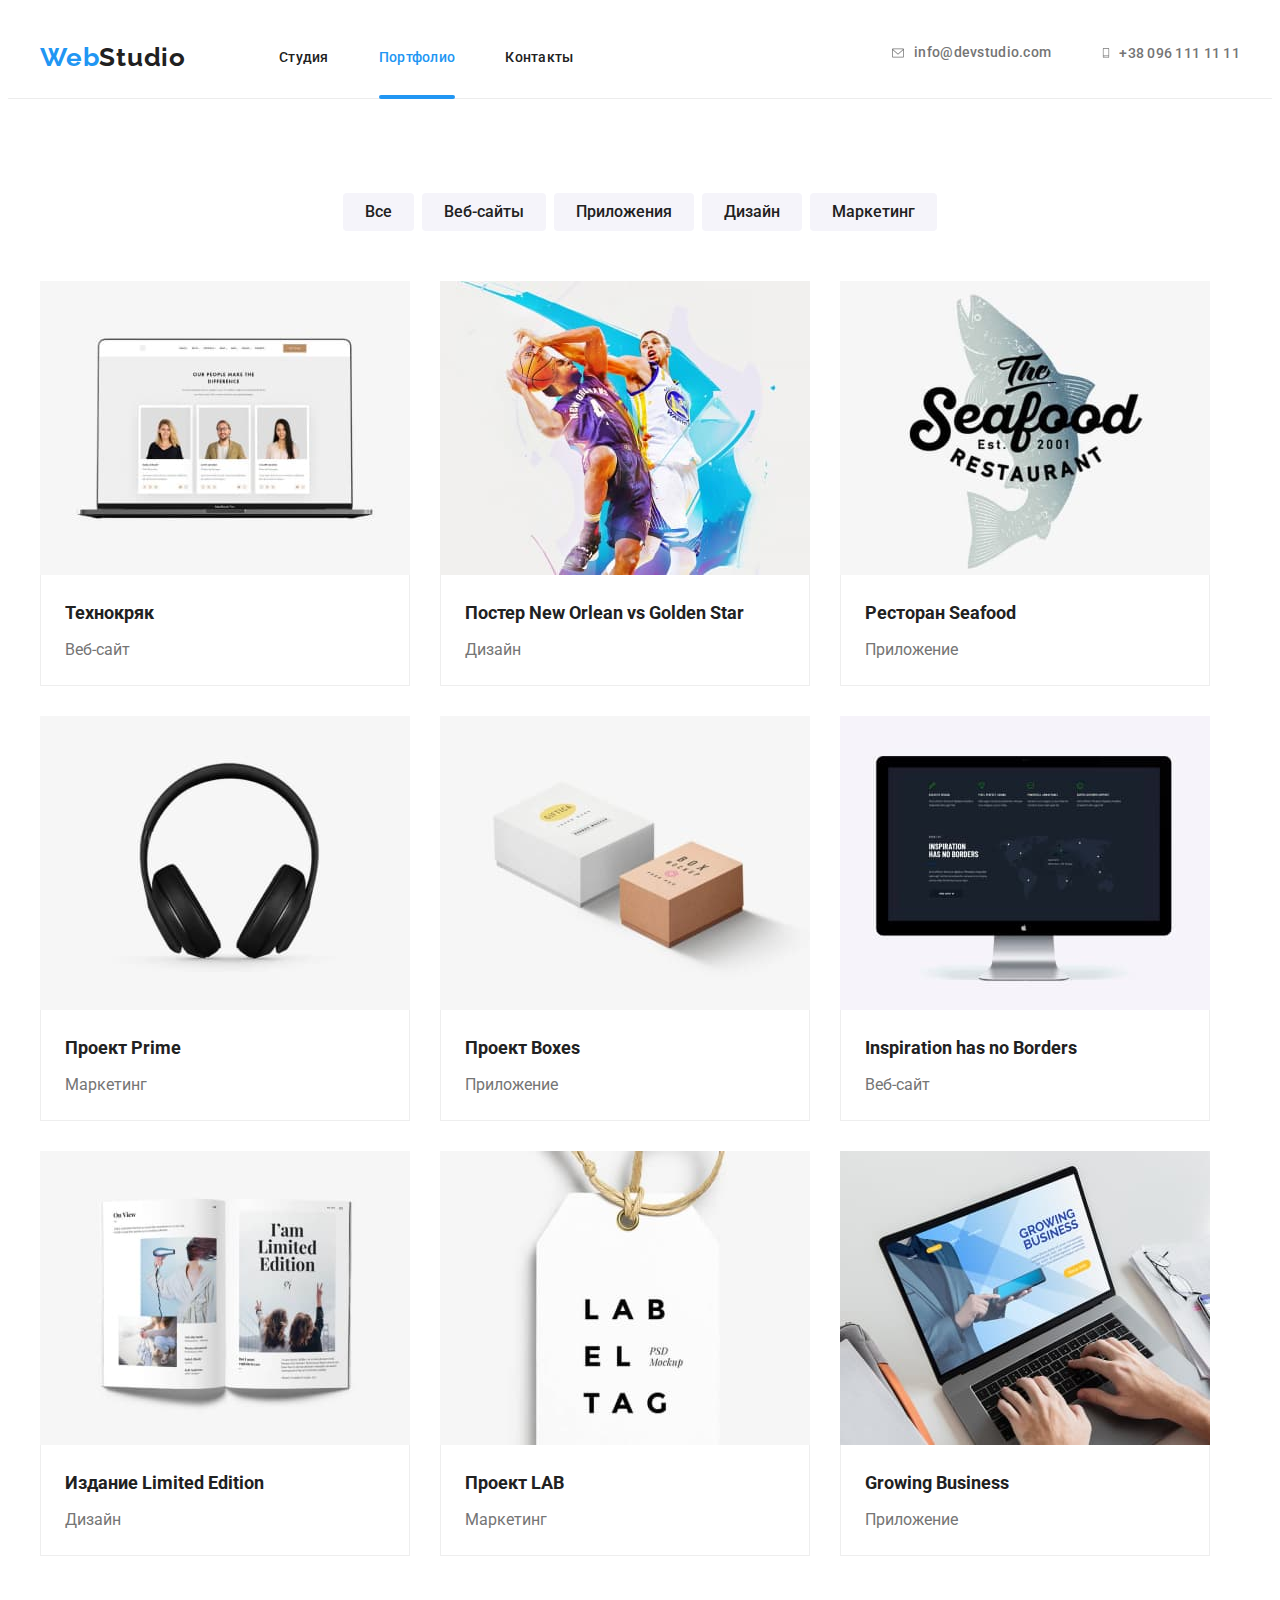
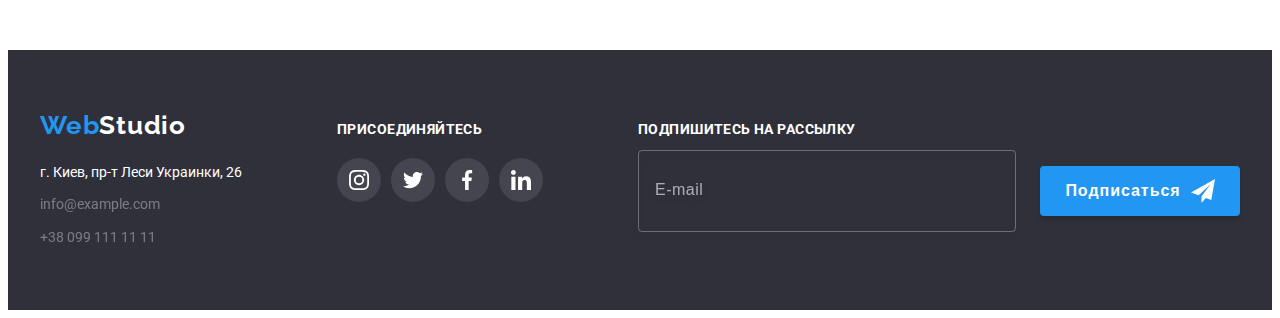
==== commit 5c0217dc: "finish" ====
--- a/portfolio.html
+++ b/portfolio.html
@@ -19,7 +19,7 @@
 
     <header class="header">
       <div class="container container__header">
-        <a href="" class="logo__top"
+        <a href="index.html" class="logo__top"
           >Web<span class="logo__black">Studio</span></a
         >
         <nav class="nav">
@@ -135,7 +135,34 @@
           <li class="example__item">
             <a href="" class="example__link">
               <div class="example__text--show">
-              <img src="./images/img7.jpg" alt="Our people" width="370" />
+               <!-- <img src="./images/img7.jpg" alt="Our people" width="370" />  -->
+               <picture>
+                    <source
+                      media="(min-width:1200px)"
+                      srcset="
+                        ./images/portfolio/portfolio1-desk-1x.jpg 1x,
+                        ./images/portfolio/portfolio1-desk-2x.jpg 2x,
+                      "
+                    />
+                    <source
+                      media="(min-width:768px)"
+                      srcset="
+                        ./images/portfolio/portfolio1-tab-1x.jpg 1x,
+                        ./images/portfolio/portfolio1-tab-2x.jpg 2x
+                      "
+                    />
+                    <source
+                      media="(min-width:320px)"
+                      srcset="
+                        ./images/portfolio/portfolio1-mob-1x.jpg 1x,
+                        ./images/portfolio/portfolio1-mob-2x.jpg 2x,
+                      "
+                    />
+                    <img
+                      src="./images/portfolio/portfolio1-desk-1x.jpg"
+                      alt="Laptop screen"
+                    />
+                  </picture>
               <p class="example__text">Ресурс предлагает комплексные предложения с разным уровнем функционала и сервисов. Все это позволит посетителю получить исчерпывающие сведения о компании или частном лице.</p>
               </div>
               <div class="example__preview">
@@ -147,7 +174,33 @@
           <li class="example__item">
             <a href="" class="example__link">
                <div class="example__text--show">
-              <img src="./images/img8.jpg" alt="Poster" width="370" />
+               <picture>
+                    <source
+                      media="(min-width:1200px)"
+                      srcset="
+                        ./images/portfolio/portfolio2-desk-1x.jpg 1x,
+                        ./images/portfolio/portfolio2-desk-2x.jpg 2x,
+                      "
+                    />
+                    <source
+                      media="(min-width:768px)"
+                      srcset="
+                        ./images/portfolio/portfolio2-tab-1x.jpg 1x,
+                        ./images/portfolio/portfolio2-tab-2x.jpg 2x
+                      "
+                    />
+                    <source
+                      media="(min-width:320px)"
+                      srcset="
+                        ./images/portfolio/portfolio2-mob-1x.jpg 1x,
+                        ./images/portfolio/portfolio2-mob-2x.jpg 2x,
+                      "
+                    />
+                    <img
+                      src="./images/portfolio/portfolio2-desk-1x.jpg"
+                      alt="Poster"
+                    />
+                  </picture>
               <p class="example__text">Ресурс предлагает комплексные предложения с разным уровнем функционала и сервисов. Все это позволит посетителю получить исчерпывающие сведения о компании или частном лице.</p>
               </div>
               <div class="example__preview">
@@ -159,7 +212,33 @@
           <li class="example__item">
             <a href="" class="example__link">
               <div class="example__text--show">
-              <img src="./images/img9.jpg" alt="Restaurant" width="370" />
+               <picture>
+                    <source
+                      media="(min-width:1200px)"
+                      srcset="
+                        ./images/portfolio/portfolio3-desk-1x.jpg 1x,
+                        ./images/portfolio/portfolio3-desk-2x.jpg 2x,
+                      "
+                    />
+                    <source
+                      media="(min-width:768px)"
+                      srcset="
+                        ./images/portfolio/portfolio3-tab-1x.jpg 1x,
+                        ./images/portfolio/portfolio3-tab-2x.jpg 2x
+                      "
+                    />
+                    <source
+                      media="(min-width:320px)"
+                      srcset="
+                        ./images/portfolio/portfolio3-mob-1x.jpg 1x,
+                        ./images/portfolio/portfolio3-mob-2x.jpg 2x,
+                      "
+                    />
+                    <img
+                      src="./images/portfolio/portfolio3-desk-1x.jpg"
+                      alt="Restaurant"
+                    />
+                  </picture>
               <p class="example__text">Ресурс предлагает комплексные предложения с разным уровнем функционала и сервисов. Все это позволит посетителю получить исчерпывающие сведения о компании или частном лице.</p>
               </div>
               <div class="example__preview">
@@ -171,7 +250,33 @@
           <li class="example__item"> 
             <a href="" class="example__link">
               <div class="example__text--show">
-              <img src="./images/img10.jpg" alt="Headphones" width="370" />
+               <picture>
+                    <source
+                      media="(min-width:1200px)"
+                      srcset="
+                        ./images/portfolio/portfolio4-desk-1x.jpg 1x,
+                        ./images/portfolio/portfolio4-desk-2x.jpg 2x,
+                      "
+                    />
+                    <source
+                      media="(min-width:768px)"
+                      srcset="
+                        ./images/portfolio/portfolio4-tab-1x.jpg 1x,
+                        ./images/portfolio/portfolio4-tab-2x.jpg 2x
+                      "
+                    />
+                    <source
+                      media="(min-width:320px)"
+                      srcset="
+                        ./images/portfolio/portfolio4-mob-1x.jpg 1x,
+                        ./images/portfolio/portfolio4-mob-2x.jpg 2x,
+                      "
+                    />
+                    <img
+                      src="./images/portfolio/portfolio4-desk-1x.jpg"
+                      alt="Headphones"
+                    />
+                  </picture>
               <p class="example__text">Ресурс предлагает комплексные предложения с разным уровнем функционала и сервисов. Все это позволит посетителю получить исчерпывающие сведения о компании или частном лице.</p>
               </div>
               <div class="example__preview">
@@ -183,7 +288,33 @@
           <li class="example__item">
             <a href="" class="example__link">
               <div class="example__text--show">
-              <img src="./images/img11.jpg" alt="Boxes" width="370" />
+               <picture>
+                    <source
+                      media="(min-width:1200px)"
+                      srcset="
+                        ./images/portfolio/portfolio5-desk-1x.jpg 1x,
+                        ./images/portfolio/portfolio5-desk-2x.jpg 2x,
+                      "
+                    />
+                    <source
+                      media="(min-width:768px)"
+                      srcset="
+                        ./images/portfolio/portfolio5-tab-1x.jpg 1x,
+                        ./images/portfolio/portfolio5-tab-2x.jpg 2x
+                      "
+                    />
+                    <source
+                      media="(min-width:320px)"
+                      srcset="
+                        ./images/portfolio/portfolio5-mob-1x.jpg 1x,
+                        ./images/portfolio/portfolio5-mob-2x.jpg 2x,
+                      "
+                    />
+                    <img
+                      src="./images/portfolio/portfolio5-desk-1x.jpg"
+                      alt="Boxes"
+                    />
+                  </picture>
               <p class="example__text">Ресурс предлагает комплексные предложения с разным уровнем функционала и сервисов. Все это позволит посетителю получить исчерпывающие сведения о компании или частном лице.</p>
               </div>
               <div class="example__preview">
@@ -195,7 +326,33 @@
           <li class="example__item">
             <a href="" class="example__link">
               <div class="example__text--show">
-              <img src="./images/img12.jpg" alt="Screen" width="370" />
+               <picture>
+                    <source
+                      media="(min-width:1200px)"
+                      srcset="
+                        ./images/portfolio/portfolio6-desk-1x.jpg 1x,
+                        ./images/portfolio/portfolio6-desk-2x.jpg 2x,
+                      "
+                    />
+                    <source
+                      media="(min-width:768px)"
+                      srcset="
+                        ./images/portfolio/portfolio6-tab-1x.jpg 1x, 
+                        ./images/portfolio/portfolio6-tab-2x.jpg 2x, 
+                      "
+                    />
+                    <source
+                      media="(min-width:320px)"
+                      srcset="
+                        ./images/portfolio/portfolio6-mob-1x.jpg 1x,
+                        ./images/portfolio/portfolio6-mob-2x.jpg 2x,
+                      "
+                    />
+                    <img
+                      src="./images/portfolio/portfolio6-desk-1x.jpg"
+                      alt="Screen"
+                    />
+                  </picture>
                <p class="example__text">Ресурс предлагает комплексные предложения с разным уровнем функционала и сервисов. Все это позволит посетителю получить исчерпывающие сведения о компании или частном лице.</p>
               </div>
               <div class="example__preview">
@@ -207,7 +364,33 @@
           <li class="example__item">
             <a href="" class="example__link">
               <div class="example__text--show">
-              <img src="./images/img13.jpg" alt="Book" width="370" />
+               <picture>
+                    <source
+                      media="(min-width:1200px)"
+                      srcset="
+                        ./images/portfolio/portfolio7-desk-1x.jpg 1x,
+                        ./images/portfolio/portfolio7-desk-2x.jpg 2x,
+                      "
+                    />
+                    <source
+                      media="(min-width:768px)"
+                      srcset="
+                        ./images/portfolio/portfolio7-tab-1x.jpg 1x, 
+                        ./images/portfolio/portfolio7-tab-2x.jpg 2x, 
+                      "
+                    />
+                    <source
+                      media="(min-width:320px)"
+                      srcset="
+                        ./images/portfolio/portfolio7-mob-1x.jpg 1x,
+                        ./images/portfolio/portfolio7-mob-2x.jpg 2x,
+                      "
+                    />
+                    <img
+                      src="./images/portfolio/portfolio7-desk-1x.jpg"
+                      alt="Book"
+                    />
+                  </picture>
                <p class="example__text">Ресурс предлагает комплексные предложения с разным уровнем функционала и сервисов. Все это позволит посетителю получить исчерпывающие сведения о компании или частном лице.</p>
               </div>
               <div class="example__preview">
@@ -219,7 +402,33 @@
           <li class="example__item">
             <a href="" class="example__link">
               <div class="example__text--show">
-              <img src="./images/img14.jpg" alt="Project" width="370" />
+               <picture>
+                    <source
+                      media="(min-width:1200px)"
+                      srcset="
+                        ./images/portfolio/portfolio8-desk-1x.jpg 1x,
+                        ./images/portfolio/portfolio8-desk-2x.jpg 2x,
+                      "
+                    />
+                    <source
+                      media="(min-width:768px)"
+                      srcset="
+                        ./images/portfolio/portfolio8-tab-1x.jpg 1x,
+                        ./images/portfolio/portfolio8-tab-2x.jpg 2x, 
+                      "
+                    />
+                    <source
+                      media="(min-width:320px)"
+                      srcset="
+                        ./images/portfolio/portfolio8-mob-1x.jpg 1x,
+                        ./images/portfolio/portfolio8-mob-2x.jpg 2x,
+                      "
+                    />
+                    <img
+                      src="./images/portfolio/portfolio8-desk-1x.jpg"
+                      alt="Tag"
+                    />
+                  </picture>
                <p class="example__text">Ресурс предлагает комплексные предложения с разным уровнем функционала и сервисов. Все это позволит посетителю получить исчерпывающие сведения о компании или частном лице.</p>
               </div>
               <div class="example__preview">
@@ -231,7 +440,33 @@
           <li class="example__item">
             <a href="" class="example__link">
               <div class="example__text--show">
-              <img src="./images/img15.jpg" alt="Laptop" width="370" />
+               <picture>
+                    <source
+                      media="(min-width:1200px)"
+                      srcset="
+                        ./images/portfolio/portfolio9-desk-1x.jpg 1x,
+                        ./images/portfolio/portfolio9-desk-2x.jpg 2x,
+                      "
+                    />
+                    <source
+                      media="(min-width:768px)"
+                      srcset="
+                        ./images/portfolio/portfolio9-tab-1x.jpg 1x, 
+                        ./images/portfolio/portfolio9-tab-2x.jpg 2x, 
+                      "
+                    />
+                    <source
+                      media="(min-width:320px)"
+                      srcset="
+                        ./images/portfolio/portfolio9-mob-1x.jpg 1x,
+                        ./images/portfolio/portfolio9-mob-2x.jpg 2x,
+                      "
+                    />
+                    <img
+                      src="./images/portfolio/portfolio9-desk-1x.jpg"
+                      alt="Laptop"
+                    />
+                  </picture>
                <p class="example__text">Ресурс предлагает комплексные предложения с разным уровнем функционала и сервисов. Все это позволит посетителю получить исчерпывающие сведения о компании или частном лице.</p>
               </div>
               <div class="example__preview">        
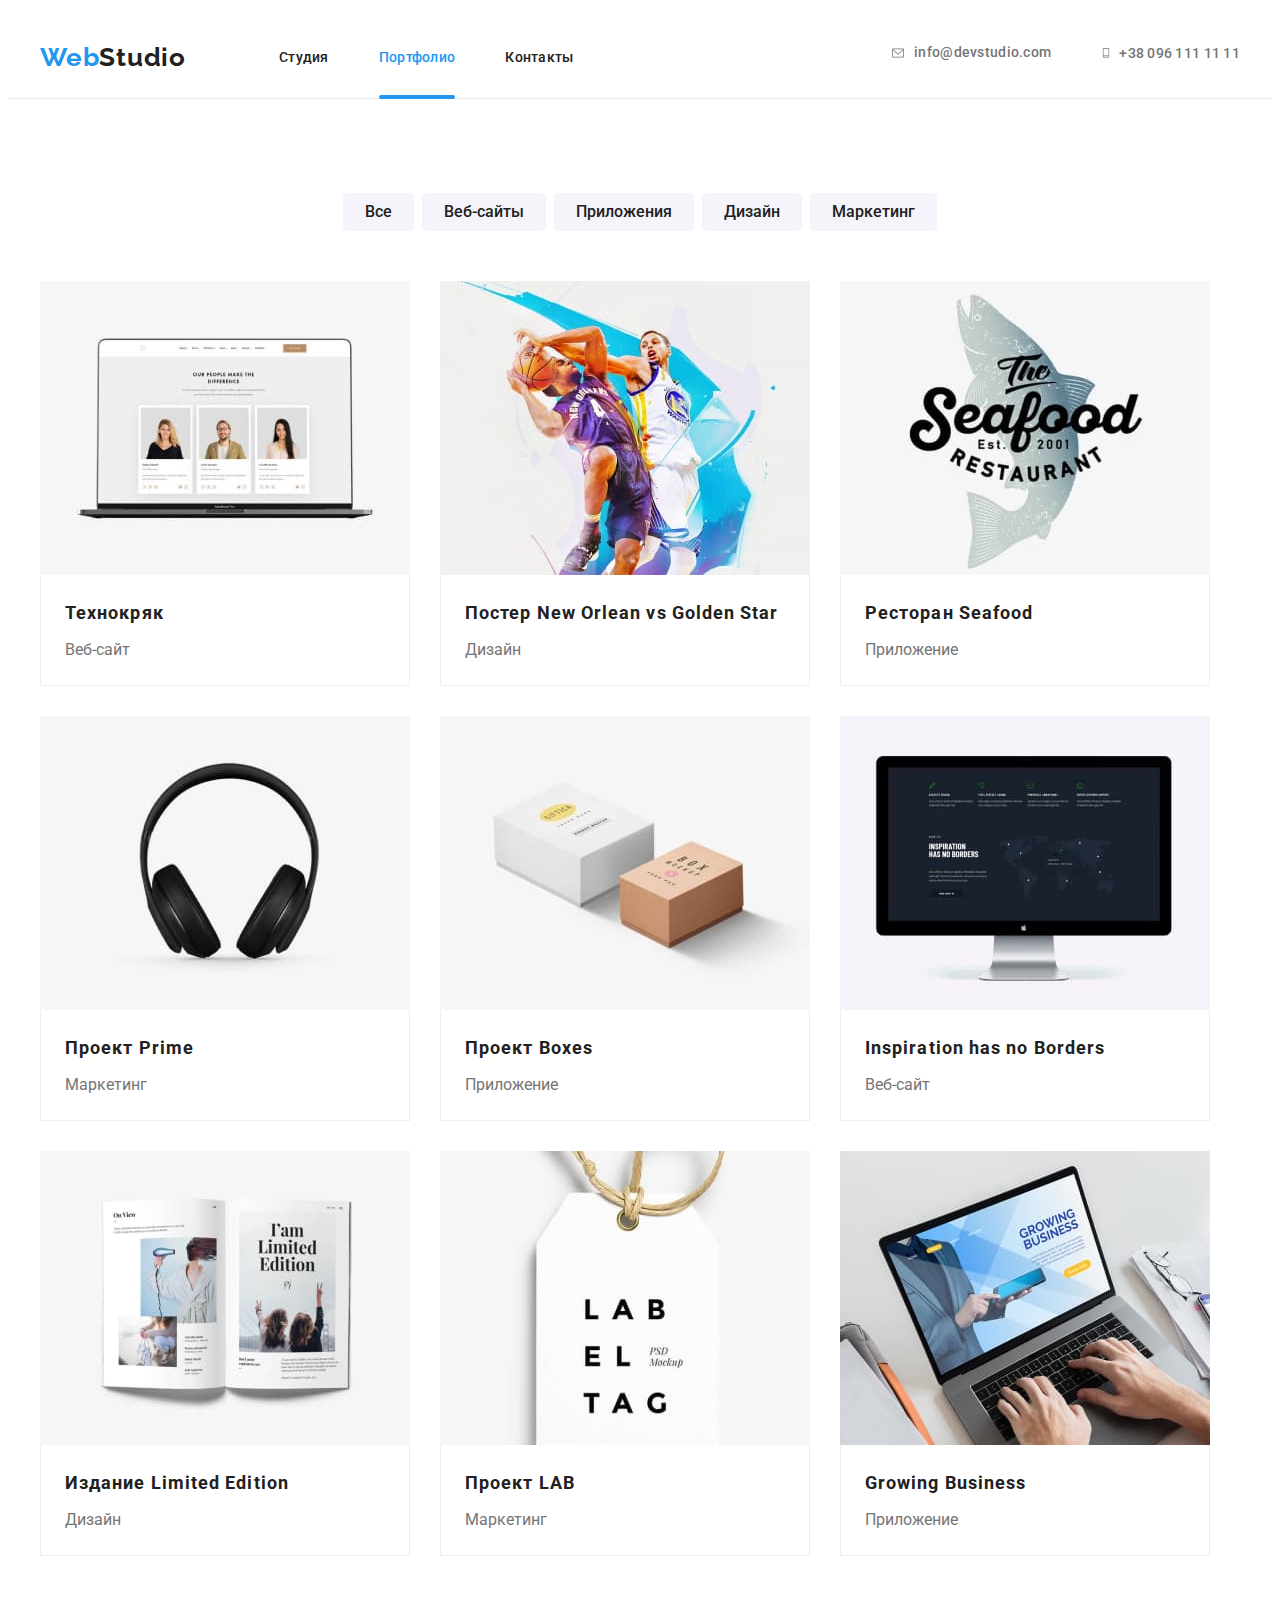
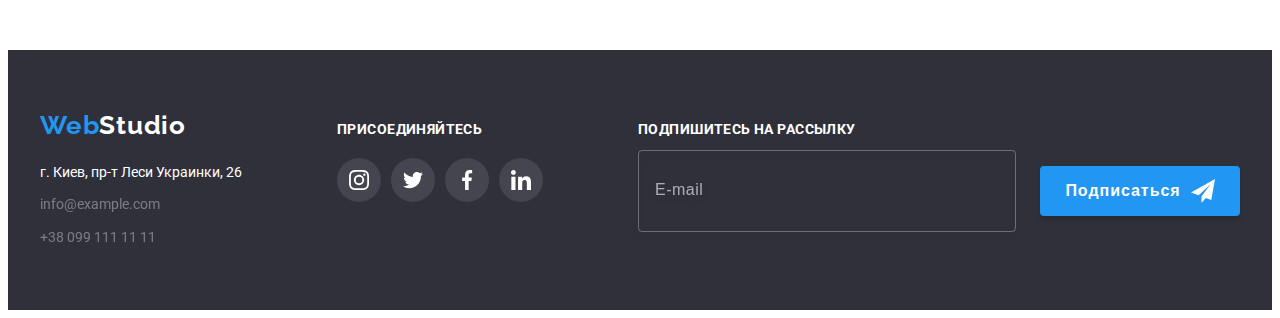
==== commit 5f67b101: "changed" ====
--- a/portfolio.html
+++ b/portfolio.html
@@ -65,6 +65,9 @@
           </svg>
         </button>
       </div>
+
+      <!-- Мобільне вікно -->
+
       <div class="mob-menu" data-menu>
         <div class="container mob-menu__container">
           <button type="button" class="mob-menu__close-button" data-menu-close>
@@ -75,10 +78,10 @@
           <nav class="mob-menu__navigation">
             <ul class="mob-menu__list list">
               <li class="mob-menu__item">
-                <a class="mob-menu__link current" href="#studio">Студия</a>
+                <a class="mob-menu__link" href="./index.html">Студия</a>
               </li>
               <li class="mob-menu__item">
-                <a class="mob-menu__link" href="./portfolio.html">Портфолио</a>
+                <a class="mob-menu__link current" href="./portfolio.html">Портфолио</a>
               </li>
               <li class="mob-menu__item">
                 <a class="mob-menu__link" href="#contacts">Контакты</a>
--- a/css/main.min.css
+++ b/css/main.min.css
@@ -1 +1 @@
-body{font-family:Roboto,sans-serif}:root{--main-text-color: #212121;--secondary-text-color: #757575;--primary-white-color: #ffffff;--main-page-background-color: #ffffff;--secondary-background-color: #2f303a;--accent-color: #2196f3;--second-button-color: #188ce8;--contact-info-color: rgba(255, 255, 255, 0.6);--third-button-color: #f5f4fa;--border-color: #eeeeee;--bg-icon-color: #f5f4fa;--soc-icon-color: #afb1b8;--footer-icon-color: rgba(255, 255, 255, 0.1);--timing-function: cubic-bezier(0.4, 0, 0.2, 1);--example-bg-color: rgba(33, 150, 243, 0.9)}h1,h2,h3,h4,h5,h6{margin:0;padding:0}p{margin:0;padding:0}.list{margin:0;padding:0;list-style:none}.img{display:block;width:100%;height:auto}.container{margin-left:auto;margin-right:auto;padding-left:15px;padding-right:15px}@media screen and (min-width: 480px){.container{width:480px}}@media screen and (min-width: 768px){.container{width:768px}}@media screen and (min-width: 1200px){.container{width:1200px}}.visually-hidden{position:absolute;white-space:nowrap;width:1px;height:1px;overflow:hidden;border:0;padding:0;clip:rect(0 0 0 0);-webkit-clip-path:inset(50%);clip-path:inset(50%);margin:-1px}body{background-color:var(--main-page-background-color);color:var(--main-text-color)}.header{border-bottom:1px solid #ececec}.container__header{display:-webkit-box;display:-ms-flexbox;display:flex;-webkit-box-align:center;-ms-flex-align:center;align-items:center;-webkit-box-pack:justify;-ms-flex-pack:justify;justify-content:space-between}@media screen and (min-width: 768px){.container__header{-webkit-box-pack:start;-ms-flex-pack:start;justify-content:flex-start}}.nav{display:-webkit-box;display:-ms-flexbox;display:flex;-webkit-box-align:center;-ms-flex-align:center;align-items:center}.logo__top{padding:16px 0px}@media screen and (min-width: 768px){.logo__top{margin-right:15px;-webkit-box-pack:center;-ms-flex-pack:center;justify-content:center}}@media screen and (min-width: 768px){.logo__top{margin-right:88px;-webkit-box-pack:start;-ms-flex-pack:start;justify-content:flex-start}}@media screen and (min-width: 1200px){.logo__top{margin-right:94px;padding-top:24px;padding-bottom:25px}}.logo__top{margin-right:93px;color:var(--accent-color);font-family:Raleway,sans-serif;font-style:normal;font-weight:700;font-size:26px;line-height:1.19;text-decoration:none;letter-spacing:.03em}.logo{color:var(--accent-color);font-family:Raleway,sans-serif;font-style:normal;font-weight:700;font-size:26px;line-height:1.19;text-decoration:none;letter-spacing:.03em}.logo__black{color:var(--main-text-color)}.logo__white{color:var(--primary-white-color)}@media screen and (max-width: 768px){.nav{display:none}}@media screen and (min-width: 768px){.nav__list{display:-webkit-box;display:-ms-flexbox;display:flex}}@media screen and (min-width: 768px){.nav__item+.nav__item{margin-left:50px}}.nav__link{display:block;padding-top:32px;padding-bottom:32px;position:relative;-webkit-transition:color 250ms var(--timing-function);transition:color 250ms var(--timing-function);color:var(--main-text-color);text-decoration:none;font-weight:500;font-size:14px;line-height:1.1;letter-spacing:.02em}.nav__link:hover,.nav__link:focus{color:var(--accent-color)}.nav__link.current{position:relative}.nav__link.current{color:var(--accent-color)}.nav__link.current::after{content:"";position:absolute;left:0;bottom:-1px;display:block;width:100%;height:4px;border-radius:2px;background-color:var(--accent-color)}.contact__link{color:var(--secondary-text-color);text-decoration:none;font-weight:500;font-size:14px;line-height:1.1;letter-spacing:.02em}@media screen and (min-width: 768px){.contact__link{display:-webkit-box;display:-ms-flexbox;display:flex;-webkit-box-align:center;-ms-flex-align:center;align-items:center}}.contact__link:focus,.contact__link:hover{color:var(--accent-color);fill:var(--accent-color)}.contact--link__icon{fill:currentColor}@media screen and (min-width: 768px){.contact--link__icon{margin-right:8px}}.contact__link:focus .contact--link__icon,.contact__link:hover .contacts-link__icon{color:var(--accent-color);fill:var(--accent-color)}@media screen and (max-width: 767px){.contact{display:none}}@media screen and (min-width: 768px){.contact{margin-left:auto}}@media screen and (min-width: 1200px){.contact{display:-webkit-box;display:-ms-flexbox;display:flex;margin-left:auto}}@media screen and (min-width: 768px){.contact__item:not(:last-child){margin-bottom:10px}}@media screen and (min-width: 1200px){.contact__item+.contact__item{margin-left:50px}}.hero__page{margin-left:auto;margin-right:auto;text-align:center;padding-top:200px;padding-bottom:200px;background-image:-webkit-gradient(linear, left top, right top, from(rgba(47, 48, 58, 0.4)), to(rgba(47, 48, 58, 0.4))),url(../images/head-mob.jpg);background-image:linear-gradient(to right, rgba(47, 48, 58, 0.4), rgba(47, 48, 58, 0.4)),url(../images/head-mob.jpg);background-repeat:no-repeat;background-position:center;background-size:cover}@media(min-device-pixel-ratio: 2),(-webkit-min-device-pixel-ratio: 2),(min-resolution: 192dpi),(min-resolution: 2dppx){.hero__page{background-image:-webkit-gradient(linear, left top, right top, from(rgba(47, 48, 58, 0.4)), to(rgba(47, 48, 58, 0.4))),url(../images/head-mob@2x.jpg);background-image:linear-gradient(to right, rgba(47, 48, 58, 0.4), rgba(47, 48, 58, 0.4)),url(../images/head-mob@2x.jpg)}}@media screen and (min-width: 768px){.hero__page{background-image:-webkit-gradient(linear, left top, right top, from(rgba(47, 48, 58, 0.4)), to(rgba(47, 48, 58, 0.4))),url(../images/head-tabl.jpg);background-image:linear-gradient(to right, rgba(47, 48, 58, 0.4), rgba(47, 48, 58, 0.4)),url(../images/head-tabl.jpg)}}@media screen and (min-width: 768px)and (min-device-pixel-ratio: 2),screen and (min-width: 768px)and (-webkit-min-device-pixel-ratio: 2),screen and (min-width: 768px)and (min-resolution: 192dpi),screen and (min-width: 768px)and (min-resolution: 2dppx){.hero__page{background-image:-webkit-gradient(linear, left top, right top, from(rgba(47, 48, 58, 0.4)), to(rgba(47, 48, 58, 0.4))),url(../images/head-tabl@2x.jpg);background-image:linear-gradient(to right, rgba(47, 48, 58, 0.4), rgba(47, 48, 58, 0.4)),url(../images/head-tabl@2x.jpg)}}@media screen and (min-width: 1200px){.hero__page{background-image:-webkit-gradient(linear, left top, right top, from(rgba(47, 48, 58, 0.4)), to(rgba(47, 48, 58, 0.4))),url(../images/head-desk.jpg);background-image:linear-gradient(to right, rgba(47, 48, 58, 0.4), rgba(47, 48, 58, 0.4)),url(../images/head-desk.jpg)}}@media screen and (min-width: 1200px)and (min-device-pixel-ratio: 2),screen and (min-width: 1200px)and (-webkit-min-device-pixel-ratio: 2),screen and (min-width: 1200px)and (min-resolution: 192dpi),screen and (min-width: 1200px)and (min-resolution: 2dppx){.hero__page{background-image:-webkit-gradient(linear, left top, right top, from(rgba(47, 48, 58, 0.4)), to(rgba(47, 48, 58, 0.4))),url(../images/head-desk@2x.jpg);background-image:linear-gradient(to right, rgba(47, 48, 58, 0.4), rgba(47, 48, 58, 0.4)),url(../images/head-desk@2x.jpg)}}.hero__title{font-weight:900;font-size:26px;line-height:1.36;text-align:center;letter-spacing:.06em;text-transform:uppercase;margin-bottom:30px;color:var(--primary-white-color)}@media screen and (min-width: 1200px){.hero__title{font-size:44px;line-height:1.36}}.hero__button{display:inline-block;padding:10px 32px;min-width:200px;background-color:var(--accent-color);text-align:center;-webkit-box-shadow:0px 4px 4px rgba(0,0,0,.15);box-shadow:0px 4px 4px rgba(0,0,0,.15);border-radius:4px;-webkit-transition:background-color 250ms var(--timing-function),-webkit-box-shadow 250ms var(--timing-function);transition:background-color 250ms var(--timing-function),-webkit-box-shadow 250ms var(--timing-function);transition:background-color 250ms var(--timing-function),box-shadow 250ms var(--timing-function);transition:background-color 250ms var(--timing-function),box-shadow 250ms var(--timing-function),-webkit-box-shadow 250ms var(--timing-function)}.hero__button{color:var(--primary-white-color);font-family:inherit;font-weight:700;font-size:16px;line-height:1.86;cursor:pointer}.hero__button:hover,.hero__button:focus{background-color:var(--second-button-color);color:var(--primary-white-color)}.feature__section{padding-top:60px;padding-bottom:60px}@media screen and (min-width: 1200px){.feature__section{padding-top:94px;padding-bottom:94px}}.feature__proj{display:-webkit-box;display:-ms-flexbox;display:flex;-webkit-box-pack:center;-ms-flex-pack:center;justify-content:center;-webkit-box-align:center;-ms-flex-align:center;align-items:center;height:120px;background-color:var(--bg-icon-color);margin-bottom:30px;border-radius:4px}@media screen and (min-width: 1200px){.feature__list{margin-bottom:-30px}}@media screen and (min-width: 768px){.feature__list{display:-webkit-box;display:-ms-flexbox;display:flex;-ms-flex-wrap:wrap;flex-wrap:wrap;margin-right:-30px}}@media screen and (min-width: 1200px){.feature__item{margin-bottom:30px}}@media screen and (min-width: 768px){.feature__item{margin-right:30px;-ms-flex-preferred-size:calc(50% - 30px);flex-basis:calc(50% - 30px)}}@media screen and (min-width: 1200px){.feature__item{-ms-flex-preferred-size:calc(25% - 30px);flex-basis:calc(25% - 30px)}}.feature__icon{width:70px;height:70px}.feature__title{margin-bottom:10px;font-weight:700;font-size:14px;line-height:1.14;letter-spacing:.03em;text-transform:uppercase;text-align:center}@media screen and (min-width: 768px){.feature__title{text-align:start}}.feature__text{color:var(--secondary-text-color);font-weight:400;font-size:14px;line-height:1.71;letter-spacing:.03em;margin-bottom:30px}@media screen and (min-width: 1200px){.feature__text{margin-bottom:0}}@media screen and (max-width: 1200px){.project{display:none}}.project{padding-bottom:94px}.activity__title{color:var(--main-text-color);font-weight:700;font-size:36px;line-height:1.16;text-align:center;letter-spacing:.03em}.activity__title{margin-bottom:50px}.project img{display:block}.activity__list{display:-webkit-box;display:-ms-flexbox;display:flex}.activity__item:not(:last-child){margin-right:30px}.project__section .img{display:block}.activity__base{position:relative}.activity__inform{position:absolute;width:100%;height:70px;bottom:0;background-color:rgba(47,48,58,.8);display:-webkit-box;display:-ms-flexbox;display:flex;-webkit-box-pack:center;-ms-flex-pack:center;justify-content:center;-webkit-box-align:center;-ms-flex-align:center;align-items:center}.activity__text{font-weight:700;font-size:14px;line-height:1.14;text-align:center;letter-spacing:.03em;color:var(--primary-white-color)}.team{margin:0 auto;padding-top:60px;padding-bottom:60px}@media screen and (min-width: 1200px){.team{padding-top:94px;padding-bottom:94px}}.team__title{color:var(--main-text-color);font-weight:700;font-size:28px;line-height:1.17;text-align:center;letter-spacing:.03em;margin-bottom:30px}@media screen and (min-width: 1200px){.team__title{font-size:36px;line-height:1.16;margin-bottom:50px}}.team__workers{padding-top:30px;padding-bottom:30px}@media screen and (max-width: 1200px){.team__workers{padding-top:30px;padding-bottom:24px}}.team__list{text-align:center}@media screen and (max-width: 1200px){.team__list{margin-bottom:-30px}}@media screen and (min-width: 768px){.team__list{display:-webkit-box;display:-ms-flexbox;display:flex;-ms-flex-wrap:wrap;flex-wrap:wrap;margin-right:-30px}}.team__item{background:var(--primary-white-color);-webkit-box-shadow:0px 1px 3px rgba(0,0,0,.12),0px 1px 1px rgba(0,0,0,.14),0px 2px 1px rgba(0,0,0,.2);box-shadow:0px 1px 3px rgba(0,0,0,.12),0px 1px 1px rgba(0,0,0,.14),0px 2px 1px rgba(0,0,0,.2);border-radius:0px 0px 4px 4px}@media screen and (max-width: 1200px){.team__item{margin-bottom:30px}}@media screen and (min-width: 768px){.team__item{-ms-flex-preferred-size:calc(50% - 30px);flex-basis:calc(50% - 30px);margin-right:30px}}@media screen and (min-width: 1200px){.team__item{-ms-flex-preferred-size:calc(25% - 30px);flex-basis:calc(25% - 30px)}}.team{background-color:var(--third-button-color)}.team__name{color:var(--main-text-color);font-weight:500;font-size:16px;line-height:1.18;letter-spacing:.03em}.team__name{margin-bottom:10px}.team__position{color:var(--secondary-text-color);font-weight:400;font-size:16px;line-height:1.18;letter-spacing:.03em}.team img{display:block;width:100%}.team__social{display:-webkit-box;display:-ms-flexbox;display:flex;-webkit-box-pack:center;-ms-flex-pack:center;justify-content:center;margin-top:16px}.team__social--item:not(:last-child){margin-right:10px}.team__social--link{width:44px;height:44px;background-color:var(--primary-white-color);border-radius:50%;display:-webkit-box;display:-ms-flexbox;display:flex;-webkit-box-pack:center;-ms-flex-pack:center;justify-content:center;-webkit-box-align:center;-ms-flex-align:center;align-items:center;-webkit-transition:background-color 250ms var(--timing-function);transition:background-color 250ms var(--timing-function)}.team__social--link:hover,.team__social--link:focus{background-color:var(--accent-color)}.team__social--icon{fill:var(--soc-icon-color);-webkit-transition:fill 250ms var(--timing-function);transition:fill 250ms var(--timing-function)}.team__social--link:hover .team__social--icon,.team__social--link:focus .team__social--icon{fill:var(--primary-white-color)}.clients{padding-top:60px;padding-bottom:60px}@media screen and (min-width: 1200px){.clients{padding-top:94px;padding-bottom:94px}}.clients__title{font-weight:700;font-size:36px;line-height:1.16;text-align:center;letter-spacing:.03em;margin-bottom:50px}.clients__link{display:-webkit-box;display:-ms-flexbox;display:flex;-webkit-box-pack:center;-ms-flex-pack:center;justify-content:center;-webkit-box-align:center;-ms-flex-align:center;align-items:center;height:92px;border:1px solid #afb1b8;border-radius:4px;-webkit-transition:border 250ms var(--timing-function);transition:border 250ms var(--timing-function)}.clients__link:hover,.clients__link:focus{border-color:var(--accent-color)}.clients__list{display:-webkit-box;display:-ms-flexbox;display:flex;-ms-flex-wrap:wrap;flex-wrap:wrap;margin-left:-30px;margin-bottom:-30px;-webkit-box-pack:center;-ms-flex-pack:center;justify-content:center}.clients__item{-ms-flex-preferred-size:calc(50% - 30px);flex-basis:calc(50% - 30px);margin-left:30px;margin-bottom:30px;-webkit-box-sizing:border-box;box-sizing:border-box;border-radius:4px}@media screen and (min-width: 768px){.clients__item{-ms-flex-preferred-size:calc(33.3333333333% - 30px);flex-basis:calc(33.3333333333% - 30px);margin-left:30px}}@media screen and (min-width: 1200px){.clients__item{-ms-flex-preferred-size:calc(16.6666666667% - 30px);flex-basis:calc(16.6666666667% - 30px);margin-left:30px;max-width:170px}}.clients__icon{width:106px;height:60px;fill:var(--soc-icon-color);-webkit-transition:fill 250ms var(--timing-function);transition:fill 250ms var(--timing-function)}.clients__link:hover .clients__icon,.clients__link:focus .clients__icon{fill:var(--accent-color)}.footer__section{padding:60px 0;background-color:var(--secondary-background-color);text-align:center}@media screen and (min-width: 1200px){.footer__section{text-align:left}}@media screen and (min-width: 768px){.footer__container{display:-webkit-box;display:-ms-flexbox;display:flex;-ms-flex-wrap:wrap;flex-wrap:wrap;-webkit-box-align:baseline;-ms-flex-align:baseline;align-items:baseline;-ms-flex-pack:distribute;justify-content:space-around}}@media screen and (min-width: 1200px){.footer__container{-webkit-box-flex:1;-ms-flex-positive:1;flex-grow:1;-webkit-box-pack:justify;-ms-flex-pack:justify;justify-content:space-between}}.logo{display:inline-block}.logo__white{color:var(--primary-white-color)}.footer__address{display:-webkit-box;display:-ms-flexbox;display:flex;-webkit-box-orient:vertical;-webkit-box-direction:normal;-ms-flex-direction:column;flex-direction:column;margin-top:20px;color:var(--primary-white-color);font-style:normal;font-size:14px;line-height:1.71}.footer__address--link{color:var(--contact-info-color);opacity:60%;text-decoration:none}.footer__address--link:not(:last-child),.footer__address p{margin-bottom:9px}.footer__address--link:hover,.footer__address--link:focus{color:var(--primary-white-color);-webkit-transition:color 250ms var(--timing-function);transition:color 250ms var(--timing-function)}.footer__socials--title{font-size:14px;line-height:1.14;letter-spacing:.03em;text-transform:uppercase;color:var(--primary-white-color);margin-bottom:20px}.footer__socials{margin-top:60px}@media screen and (min-width: 768px){.footer__socials{margin-top:0}}.footer__socials--list{display:-webkit-box;display:-ms-flexbox;display:flex;-webkit-box-pack:center;-ms-flex-pack:center;justify-content:center}.footer__socials--item:not(:last-child){margin-right:10px}.footer__socials--link{width:44px;height:44px;background-color:var(--footer-icon-color);border-radius:50%;display:-webkit-box;display:-ms-flexbox;display:flex;-webkit-box-pack:center;-ms-flex-pack:center;justify-content:center;-webkit-box-align:center;-ms-flex-align:center;align-items:center;-webkit-transition:background-color 250ms var(--timing-function);transition:background-color 250ms var(--timing-function)}.footer__socials--link:hover,.footer__socials--link:focus{background-color:var(--accent-color)}.footer__socials--icon{display:-webkit-box;display:-ms-flexbox;display:flex;-webkit-box-pack:center;-ms-flex-pack:center;justify-content:center;text-align:center;fill:var(--primary-white-color)}.subscribe{margin-top:60px}@media screen and (min-width: 1200px){.subscribe{margin-top:0}}@media screen and (min-width: 1200px){.subscribe__field{display:-webkit-box;display:-ms-flexbox;display:flex;-webkit-box-align:center;-ms-flex-align:center;align-items:center}}.subscribe__email{width:100%;margin-bottom:20px;padding-top:15px;padding-bottom:15px;padding-left:16px;margin-right:12px;height:50px;border:1px solid rgba(255,255,255,.3);-webkit-filter:drop-shadow(0px 4px 4px rgba(0, 0, 0, 0.15));filter:drop-shadow(0px 4px 4px rgba(0, 0, 0, 0.15));border-radius:4px;background-color:rgba(0,0,0,0);outline:none;-webkit-transition:boder-color 250ms var(--timing-function);transition:boder-color 250ms var(--timing-function);color:var(--primary-white-color)}@media screen and (min-width: 768px){.subscribe__email{width:450px}}@media screen and (min-width: 1200px){.subscribe__email{margin-bottom:0;width:358px}}.subscribe__email:focus{border-color:var(--accent-color)}.subscribe__email::-webkit-input-placeholder{font-weight:400;font-size:16px;line-height:1.25;letter-spacing:.03em;color:var(--contact-info-color)}.subscribe__email::-moz-placeholder{font-weight:400;font-size:16px;line-height:1.25;letter-spacing:.03em;color:var(--contact-info-color)}.subscribe__email:-ms-input-placeholder{font-weight:400;font-size:16px;line-height:1.25;letter-spacing:.03em;color:var(--contact-info-color)}.subscribe__email::-ms-input-placeholder{font-weight:400;font-size:16px;line-height:1.25;letter-spacing:.03em;color:var(--contact-info-color)}.subscribe__email::placeholder{font-weight:400;font-size:16px;line-height:1.25;letter-spacing:.03em;color:var(--contact-info-color)}.subscribe__button{-webkit-box-align:center;-ms-flex-align:center;align-items:center;-webkit-box-pack:center;-ms-flex-pack:center;justify-content:center;display:-webkit-box;display:-ms-flexbox;display:flex;margin:0 auto;width:200px;height:50px;background:var(--accent-color);-webkit-box-shadow:0px 4px 4px rgba(0,0,0,.15);box-shadow:0px 4px 4px rgba(0,0,0,.15);border-radius:4px;border:none;font-weight:700;font-size:16px;line-height:1.87;letter-spacing:.06em;color:var(--primary-white-color);cursor:pointer}@media screen and (min-width: 1200px){.subscribe__button{margin-top:0;margin-left:12px}}.subscribe__icon{padding-left:10px;width:24px;height:24px;fill:var(--primary-white-color)}.subscribe__title{margin-bottom:20px;font-weight:700;font-size:14px;line-height:1.14px;letter-spacing:.03em;text-transform:uppercase;color:var(--primary-white-color)}.portfolio__section{padding-top:60px;padding-bottom:60px}@media screen and (min-width: 1200px){.portfolio__section{padding-top:94px;padding-bottom:94px}}.button__title.visually-hidden{visibility:hidden}.button__list{display:-webkit-box;display:-ms-flexbox;display:flex;-ms-flex-wrap:wrap;flex-wrap:wrap;margin-bottom:40px}@media screen and (min-width: 768px){.button__list{-webkit-box-pack:center;-ms-flex-pack:center;justify-content:center}}@media screen and (min-width: 768px){.button__list{margin-bottom:30px}}@media screen and (min-width: 1200px){.button__list{margin-bottom:50px}}.button__item:not(:last-child){margin-right:8px}@media screen and (max-width: 768px){.button__item:nth-child(-n+3){margin-bottom:15px}}.button__list .button__main{padding:6px 22px;border:none;border-radius:4px}.button__main{color:var(--main-text-color);background-color:var(--third-button-color);font-family:inherit;font-style:normal;font-weight:500;font-size:16px;line-height:1.62;cursor:pointer;-webkit-transition:background-color 250ms var(--timing-function),color 250ms var(--timing-function),-webkit-box-shadow 250ms var(--timing-function);transition:background-color 250ms var(--timing-function),color 250ms var(--timing-function),-webkit-box-shadow 250ms var(--timing-function);transition:background-color 250ms var(--timing-function),color 250ms var(--timing-function),box-shadow 250ms var(--timing-function);transition:background-color 250ms var(--timing-function),color 250ms var(--timing-function),box-shadow 250ms var(--timing-function),-webkit-box-shadow 250ms var(--timing-function)}.button__main:hover,.button__main:focus{color:var(--primary-white-color);background-color:var(--accent-color);-webkit-box-shadow:0px 3px 1px rgba(0,0,0,.1),0px 1px 2px rgba(0,0,0,.08),0px 2px 2px rgba(0,0,0,.12);box-shadow:0px 3px 1px rgba(0,0,0,.1),0px 1px 2px rgba(0,0,0,.08),0px 2px 2px rgba(0,0,0,.12)}.example{display:-webkit-box;display:-ms-flexbox;display:flex;-ms-flex-wrap:wrap;flex-wrap:wrap}.example__item{max-width:450px;margin-bottom:30px}@media screen and (max-width: 1199px){.example__item:last-child{margin-bottom:0px}}@media screen and (min-width: 768px)and (max-width: 1199px){.example__item{max-width:354px;margin-right:30px}.example__item:nth-child(even){margin-right:0px}}@media screen and (min-width: 1200px){.example__item{max-width:370px;margin-right:30px;margin-bottom:30px}.example__item:nth-child(3n){margin-right:0}.example__item:nth-last-child(-n+3){margin-bottom:0}}.example__item .example__link:hover,.example__item .example__link:focus{-webkit-box-shadow:0px 1px 1px rgba(0,0,0,.12),0px 4px 4px rgba(0,0,0,.06),1px 4px 6px rgba(0,0,0,.16);box-shadow:0px 1px 1px rgba(0,0,0,.12),0px 4px 4px rgba(0,0,0,.06),1px 4px 6px rgba(0,0,0,.16)}.example img{display:block}.example__text--show{position:relative;overflow:hidden}.example__text{position:absolute;top:0;background-color:var(--example-bg-color);color:var(--primary-white-color);font-weight:400;font-size:18px;line-height:1.55;letter-spacing:.03em;height:100%;-webkit-transform:translateY(101%);transform:translateY(101%);-webkit-transition:-webkit-transform 250ms var(--timing-function);transition:-webkit-transform 250ms var(--timing-function);transition:transform 250ms var(--timing-function);transition:transform 250ms var(--timing-function), -webkit-transform 250ms var(--timing-function);padding-top:63px;padding-bottom:63px;padding-left:24px;padding-right:24px}@media screen and (min-width: 768px){.example__text{padding-top:49px;padding-bottom:49px}}@media screen and (min-width: 1200px){.example__text{padding-top:63px;padding-bottom:63px}}.example__link:hover .example__text{-webkit-transform:translateY(0%);transform:translateY(0%)}.example__link{display:block;text-decoration:none;color:var(--secondary-text-color);-webkit-transition:-webkit-box-shadow 250ms var(--timing-function);transition:-webkit-box-shadow 250ms var(--timing-function);transition:box-shadow 250ms var(--timing-function);transition:box-shadow 250ms var(--timing-function), -webkit-box-shadow 250ms var(--timing-function)}.example__preview{padding-top:20px;padding-bottom:20px;padding-right:24px;padding-left:24px;border:1px solid var(--border-color);border-top:rgba(0,0,0,0)}.example__title{margin-bottom:4px;color:var(--main-text-color);font-style:normal;font-weight:700;font-size:18px;line-height:2}.example__content{color:var(--secondary-text-color);font-weight:400;font-size:16px;line-height:1.87}.backdrop{position:fixed;top:0;left:0;opacity:1;width:100%;height:100%;background-color:rgba(0,0,0,.2);-webkit-transition:opacity 250ms var(--timing-function),visibility 250ms var(--timing-function);transition:opacity 250ms var(--timing-function),visibility 250ms var(--timing-function)}.backdrop.is-hidden{opacity:0;pointer-events:none;visibility:hidden}.backdrop.is-hidden .modal{-webkit-transform:translate(-50%, -50%) scale(0.5);transform:translate(-50%, -50%) scale(0.5)}.modal{position:absolute;top:50%;left:50%;-webkit-transition:-webkit-transform 250ms var(--timing-function);transition:-webkit-transform 250ms var(--timing-function);transition:transform 250ms var(--timing-function);transition:transform 250ms var(--timing-function), -webkit-transform 250ms var(--timing-function);-webkit-transform:translate(-50%, -50%) scale(1);transform:translate(-50%, -50%) scale(1);padding:40px;width:100%;background-color:var(--main-page-background-color);border-radius:4px;-webkit-box-shadow:0px 1px 3px rgba(0,0,0,.12),0px 1px 1px rgba(0,0,0,.14),0px 2px 1px rgba(0,0,0,.2);box-shadow:0px 1px 3px rgba(0,0,0,.12),0px 1px 1px rgba(0,0,0,.14),0px 2px 1px rgba(0,0,0,.2)}@media screen and (max-width: 479px){.modal{max-width:100%;padding:40px 10px}}@media screen and (min-width: 480px){.modal{width:450px}}@media screen and (min-width: 1200px){.modal{min-width:528px;min-height:581px}}.modal__button{position:absolute;top:8px;right:8px;width:30px;height:30px;background:var(--main-page-background-color);border:1px solid rgba(0,0,0,.1);-webkit-box-sizing:border-box;box-sizing:border-box;border-radius:50px;cursor:pointer}.modal__close--icon{width:100%;height:100%;-webkit-transition:fill 250ms var(--timing-function);transition:fill 250ms var(--timing-function)}.modal__close--icon:hover{fill:var(--accent-color)}.modal__title{font-weight:700;font-size:20px;line-height:1.5;text-align:center;letter-spacing:.03em;color:var(--main-text-color);margin-bottom:12px}@media screen and (min-width: 1200px){.modal__title{line-height:1.15}}.modal__input{width:100%;height:40px;padding-left:42px;border:1px solid rgba(33,33,33,.2);border-radius:4px;outline:none;-webkit-transition:border-color 250ms var(--timing-function);transition:border-color 250ms var(--timing-function);cursor:pointer}.modal__input:focus{border-color:var(--accent-color)}.modal__field{margin-bottom:10px}.modal__label{width:100%;font-weight:400;font-size:12px;line-height:1.16;letter-spacing:.01em;color:var(--secondary-text-color);margin-bottom:4px;display:block}.modal__comment{width:100%;min-height:120px;padding:12px 16px;border:1px solid rgba(33,33,33,.2);border-radius:4px;font-weight:400;font-size:14px;line-height:1.14;letter-spacing:.01em;color:rgba(117,117,117,.5);resize:none;outline:none;margin-bottom:20px;cursor:pointer;-webkit-transition:border-color 250ms var(--timing-function);transition:border-color 250ms var(--timing-function)}.modal__comment:focus{border-color:var(--accent-color)}.modal__field{position:relative}.modal__icon{position:absolute;left:12px;top:50%;-webkit-transform:translateY(-50%);transform:translateY(-50%);-webkit-transition:fill 250ms var(--timing-function);transition:fill 250ms var(--timing-function)}.modal__input:focus+.modal__icon{fill:var(--accent-color)}.checkbox__icon{fill:rgba(0,0,0,0);-webkit-transition:fill 250ms var(--timing-function);transition:fill 250ms var(--timing-function)}.checkbox__text{display:-webkit-box;display:-ms-flexbox;display:flex;-webkit-box-pack:center;-ms-flex-pack:center;justify-content:center;-webkit-box-align:center;-ms-flex-align:center;align-items:center;font-weight:400;font-size:12px;line-height:1.16;letter-spacing:.03em;color:var(--secondary-text-color);-webkit-transition:background-color 250ms var(--timing-function);transition:background-color 250ms var(--timing-function);margin-bottom:30px;cursor:pointer}@media screen and (min-width: 1200px){.checkbox__text{font-size:14px;line-height:1.71}}.checkbox__link{font-style:inherit;text-decoration:underline;color:var(--accent-color)}.checkbox__text span{width:16px;height:15px;border:2px solid var(--main-text-color);border-radius:2px;margin-right:7px;display:-webkit-box;display:-ms-flexbox;display:flex;-webkit-box-align:center;-ms-flex-align:center;align-items:center;-webkit-box-pack:center;-ms-flex-pack:center;justify-content:center;-webkit-transition:border-color 250ms var(--timing-function);transition:border-color 250ms var(--timing-function)}.checkbox__text span:focus+.checkbox__text span{border-color:var(--accent-color)}.checkbox__input.is-hidden{visibility:hidden}.checkbox__input:checked+.checkbox__text span{background-color:var(--accent-color);border:none}.checkbox__input:checked+.checkbox__text .checkbox__icon{fill:var(--primary-white-color)}.checkbox__button{margin-left:auto;margin-right:auto;width:200px;height:50px;background-color:var(--accent-color);-webkit-box-shadow:0px 4px 4px rgba(0,0,0,.15);box-shadow:0px 4px 4px rgba(0,0,0,.15);border-radius:4px;border:rgba(0,0,0,0);font-weight:700;font-size:16px;line-height:1.87;display:-webkit-box;display:-ms-flexbox;display:flex;-webkit-box-align:center;-ms-flex-align:center;align-items:center;-webkit-box-pack:center;-ms-flex-pack:center;justify-content:center;letter-spacing:.06em;color:var(--primary-white-color);cursor:pointer;-webkit-transition:background-color 250ms var(--timing-function);transition:background-color 250ms var(--timing-function)}.checkbox__button:hover,.checkbox__button:focus{background-color:var(--second-button-color)}.container__header{padding-top:10px;padding-left:15px;padding-right:15px}.mob-menu__open-button{border:none;background-color:rgba(0,0,0,0);padding:12px 8px;line-height:0;margin-left:auto;cursor:pointer;padding-top:15px;padding-bottom:100px;padding-right:15px}.mob-menu__open-icon{-webkit-transition:fill 250ms var(--timing-function);transition:fill 250ms var(--timing-function)}.mob-menu__open-icon:hover,.mob-menu__open-icon:focus{fill:var(--accent-color)}@media screen and (min-width: 768px){.mob-menu__close-button{display:none}.mob-menu{display:none}}.mob-menu{position:absolute;top:0;left:0;width:100%;height:100vh;overflow:auto;background-color:var(--main-page-background-color);opacity:0;visibility:hidden;pointer-events:none}.mob-menu.is-open{opacity:1;visibility:visible;pointer-events:auto;z-index:1;position:fixed;display:-webkit-box;display:-ms-flexbox;display:flex}.mob-menu__container{position:relative;padding-top:48px;padding-bottom:48px;display:-webkit-box;display:-ms-flexbox;display:flex;-webkit-box-orient:vertical;-webkit-box-direction:normal;-ms-flex-direction:column;flex-direction:column;-webkit-box-pack:justify;-ms-flex-pack:justify;justify-content:space-between}.mob-menu__close-button{position:absolute;top:10px;right:15px;padding:10px;background-color:rgba(0,0,0,0);border:none;line-height:0;cursor:pointer}.mob-menu__close-icon{-webkit-transition:fill 250ms var(--timing-function);transition:fill 250ms var(--timing-function)}.mob-menu__close-icon:hover,.mob-menu__close-icon:focus{fill:var(--accent-color)}.mob-menu__list{display:-webkit-box;display:-ms-flexbox;display:flex;-webkit-box-orient:vertical;-webkit-box-direction:normal;-ms-flex-direction:column;flex-direction:column}.mob-menu__link{font-style:normal;font-weight:500;font-size:40px;line-height:1.18;letter-spacing:.02em;color:var(--main-text-color);text-decoration:none}.mob-menu__link:hover,.mob-menu__link:focus{color:var(--accent-color)}.mob-menu__item+.mob-menu__item{margin-top:32px}.mob-contacts__list{display:-webkit-box;display:-ms-flexbox;display:flex;-webkit-box-orient:vertical;-webkit-box-direction:normal;-ms-flex-direction:column;flex-direction:column}.mob-contacts__item+.mob-contacts__item{margin-top:32px}.mob-contacts__tel{font-style:normal;font-weight:500;font-size:34px;line-height:1.18;letter-spacing:.02em;color:var(--accent-color);text-decoration:none}.mob-contacts__mail{font-style:normal;font-weight:500;font-size:24px;line-height:1.17;letter-spacing:.02em;color:var(--secondary-text-color);text-decoration:none}.mob-menu__social{margin-top:64px}.mob-social__list{display:-webkit-box;display:-ms-flexbox;display:flex;-webkit-box-orient:horizontal;-webkit-box-direction:normal;-ms-flex-direction:row;flex-direction:row;-ms-flex-wrap:wrap;flex-wrap:wrap}.mob-social__item+.mob-social__item{margin-left:10px}.mob-social__item:not(:last-child)::after{content:"";width:22px;height:1px;margin-left:10px;border:1px solid rgba(33,33,33,.2)}.mob-social__link{font-style:normal;font-weight:500;font-size:18px;line-height:1.22;letter-spacing:.02em;color:var(--accent-color);text-decoration:none}/*# sourceMappingURL=main.min.css.map */+body{font-family:Roboto,sans-serif}:root{--main-text-color: #212121;--secondary-text-color: #757575;--primary-white-color: #ffffff;--main-page-background-color: #ffffff;--secondary-background-color: #2f303a;--accent-color: #2196f3;--second-button-color: #188ce8;--contact-info-color: rgba(255, 255, 255, 0.6);--third-button-color: #f5f4fa;--border-color: #eeeeee;--bg-icon-color: #f5f4fa;--soc-icon-color: #afb1b8;--footer-icon-color: rgba(255, 255, 255, 0.1);--timing-function: cubic-bezier(0.4, 0, 0.2, 1);--example-bg-color: rgba(33, 150, 243, 0.9)}h1,h2,h3,h4,h5,h6{margin:0;padding:0}p{margin:0;padding:0}.list{margin:0;padding:0;list-style:none}.img{display:block;width:100%;height:auto}.container{margin-left:auto;margin-right:auto;padding-left:15px;padding-right:15px}@media screen and (min-width: 480px){.container{width:480px}}@media screen and (min-width: 768px){.container{width:768px}}@media screen and (min-width: 1200px){.container{width:1200px}}.visually-hidden{position:absolute;white-space:nowrap;width:1px;height:1px;overflow:hidden;border:0;padding:0;clip:rect(0 0 0 0);-webkit-clip-path:inset(50%);clip-path:inset(50%);margin:-1px}body{background-color:var(--main-page-background-color);color:var(--main-text-color)}.header{border-bottom:1px solid #ececec}.container__header{display:-webkit-box;display:-ms-flexbox;display:flex;-webkit-box-align:center;-ms-flex-align:center;align-items:center;-webkit-box-pack:justify;-ms-flex-pack:justify;justify-content:space-between}@media screen and (min-width: 768px){.container__header{-webkit-box-pack:start;-ms-flex-pack:start;justify-content:flex-start}}.nav{display:-webkit-box;display:-ms-flexbox;display:flex;-webkit-box-align:center;-ms-flex-align:center;align-items:center}.logo__top{padding:16px 0px}@media screen and (min-width: 768px){.logo__top{margin-right:15px;-webkit-box-pack:center;-ms-flex-pack:center;justify-content:center}}@media screen and (min-width: 768px){.logo__top{margin-right:88px;-webkit-box-pack:start;-ms-flex-pack:start;justify-content:flex-start}}@media screen and (min-width: 1200px){.logo__top{margin-right:94px;padding-top:24px;padding-bottom:25px}}.logo__top{margin-right:93px;color:var(--accent-color);font-family:Raleway,sans-serif;font-style:normal;font-weight:700;font-size:26px;line-height:1.19;text-decoration:none;letter-spacing:.03em}.logo{color:var(--accent-color);font-family:Raleway,sans-serif;font-style:normal;font-weight:700;font-size:26px;line-height:1.19;text-decoration:none;letter-spacing:.03em}.logo__black{color:var(--main-text-color)}.logo__white{color:var(--primary-white-color)}@media screen and (max-width: 768px){.nav{display:none}}@media screen and (min-width: 768px){.nav__list{display:-webkit-box;display:-ms-flexbox;display:flex}}@media screen and (min-width: 768px){.nav__item+.nav__item{margin-left:50px}}.nav__link{display:block;padding-top:32px;padding-bottom:32px;position:relative;-webkit-transition:color 250ms var(--timing-function);transition:color 250ms var(--timing-function);color:var(--main-text-color);text-decoration:none;font-weight:500;font-size:14px;line-height:1.1;letter-spacing:.02em}.nav__link:hover,.nav__link:focus{color:var(--accent-color)}.nav__link.current{position:relative}.nav__link.current{color:var(--accent-color)}.nav__link.current::after{content:"";position:absolute;left:0;bottom:-1px;display:block;width:100%;height:4px;border-radius:2px;background-color:var(--accent-color)}.contact__link{color:var(--secondary-text-color);text-decoration:none;font-weight:500;font-size:14px;line-height:1.1;letter-spacing:.02em}@media screen and (min-width: 768px){.contact__link{display:-webkit-box;display:-ms-flexbox;display:flex;-webkit-box-align:center;-ms-flex-align:center;align-items:center}}.contact__link:focus,.contact__link:hover{color:var(--accent-color);fill:var(--accent-color)}.contact--link__icon{fill:currentColor}@media screen and (min-width: 768px){.contact--link__icon{margin-right:8px}}.contact__link:focus .contact--link__icon,.contact__link:hover .contacts-link__icon{color:var(--accent-color);fill:var(--accent-color)}@media screen and (max-width: 767px){.contact{display:none}}@media screen and (min-width: 768px){.contact{margin-left:auto}}@media screen and (min-width: 1200px){.contact{display:-webkit-box;display:-ms-flexbox;display:flex;margin-left:auto}}@media screen and (min-width: 768px){.contact__item:not(:last-child){margin-bottom:10px}}@media screen and (min-width: 1200px){.contact__item+.contact__item{margin-left:50px}}.hero__page{margin-left:auto;margin-right:auto;text-align:center;padding-top:118px;padding-bottom:118px;background-image:-webkit-gradient(linear, left top, right top, from(rgba(47, 48, 58, 0.4)), to(rgba(47, 48, 58, 0.4))),url(../images/head-mob.jpg);background-image:linear-gradient(to right, rgba(47, 48, 58, 0.4), rgba(47, 48, 58, 0.4)),url(../images/head-mob.jpg);background-repeat:no-repeat;background-position:center;background-size:cover}@media(min-device-pixel-ratio: 2),(-webkit-min-device-pixel-ratio: 2),(min-resolution: 192dpi),(min-resolution: 2dppx){.hero__page{background-image:-webkit-gradient(linear, left top, right top, from(rgba(47, 48, 58, 0.4)), to(rgba(47, 48, 58, 0.4))),url(../images/head-mob@2x.jpg);background-image:linear-gradient(to right, rgba(47, 48, 58, 0.4), rgba(47, 48, 58, 0.4)),url(../images/head-mob@2x.jpg)}}@media screen and (min-width: 768px){.hero__page{background-image:-webkit-gradient(linear, left top, right top, from(rgba(47, 48, 58, 0.4)), to(rgba(47, 48, 58, 0.4))),url(../images/head-tabl.jpg);background-image:linear-gradient(to right, rgba(47, 48, 58, 0.4), rgba(47, 48, 58, 0.4)),url(../images/head-tabl.jpg)}}@media screen and (min-width: 768px)and (min-device-pixel-ratio: 2),screen and (min-width: 768px)and (-webkit-min-device-pixel-ratio: 2),screen and (min-width: 768px)and (min-resolution: 192dpi),screen and (min-width: 768px)and (min-resolution: 2dppx){.hero__page{background-image:-webkit-gradient(linear, left top, right top, from(rgba(47, 48, 58, 0.4)), to(rgba(47, 48, 58, 0.4))),url(../images/head-tabl@2x.jpg);background-image:linear-gradient(to right, rgba(47, 48, 58, 0.4), rgba(47, 48, 58, 0.4)),url(../images/head-tabl@2x.jpg)}}@media screen and (min-width: 1200px){.hero__page{padding-top:200px;padding-bottom:200px;max-width:1600px;min-height:600px;background-image:-webkit-gradient(linear, left top, right top, from(rgba(47, 48, 58, 0.4)), to(rgba(47, 48, 58, 0.4))),url(../images/head-desk.jpg);background-image:linear-gradient(to right, rgba(47, 48, 58, 0.4), rgba(47, 48, 58, 0.4)),url(../images/head-desk.jpg)}}@media screen and (min-width: 1200px)and (min-device-pixel-ratio: 2),screen and (min-width: 1200px)and (-webkit-min-device-pixel-ratio: 2),screen and (min-width: 1200px)and (min-resolution: 192dpi),screen and (min-width: 1200px)and (min-resolution: 2dppx){.hero__page{background-image:-webkit-gradient(linear, left top, right top, from(rgba(47, 48, 58, 0.4)), to(rgba(47, 48, 58, 0.4))),url(../images/head-desk@2x.jpg);background-image:linear-gradient(to right, rgba(47, 48, 58, 0.4), rgba(47, 48, 58, 0.4)),url(../images/head-desk@2x.jpg)}}.hero__title{font-weight:900;font-size:26px;line-height:1.36;text-align:center;letter-spacing:.06em;text-transform:uppercase;margin-bottom:30px;color:var(--primary-white-color)}@media screen and (min-width: 1200px){.hero__title{font-size:44px;line-height:1.36}}.hero__button{display:inline-block;padding:10px 32px;min-width:200px;background-color:var(--accent-color);text-align:center;-webkit-box-shadow:0px 4px 4px rgba(0,0,0,.15);box-shadow:0px 4px 4px rgba(0,0,0,.15);border-radius:4px;-webkit-transition:background-color 250ms var(--timing-function),-webkit-box-shadow 250ms var(--timing-function);transition:background-color 250ms var(--timing-function),-webkit-box-shadow 250ms var(--timing-function);transition:background-color 250ms var(--timing-function),box-shadow 250ms var(--timing-function);transition:background-color 250ms var(--timing-function),box-shadow 250ms var(--timing-function),-webkit-box-shadow 250ms var(--timing-function)}.hero__button{color:var(--primary-white-color);font-family:inherit;font-weight:700;font-size:16px;line-height:1.86;cursor:pointer}.hero__button:hover,.hero__button:focus{background-color:var(--second-button-color);color:var(--primary-white-color)}.feature__section{padding-top:60px;padding-bottom:60px}@media screen and (min-width: 1200px){.feature__section{padding-top:94px;padding-bottom:94px}}.feature__proj{display:-webkit-box;display:-ms-flexbox;display:flex;-webkit-box-pack:center;-ms-flex-pack:center;justify-content:center;-webkit-box-align:center;-ms-flex-align:center;align-items:center;height:120px;background-color:var(--bg-icon-color);margin-bottom:30px;border-radius:4px}@media screen and (min-width: 1200px){.feature__list{margin-bottom:-30px}}@media screen and (min-width: 768px){.feature__list{display:-webkit-box;display:-ms-flexbox;display:flex;-ms-flex-wrap:wrap;flex-wrap:wrap;margin-right:-30px}}@media screen and (min-width: 1200px){.feature__item{margin-bottom:30px}}@media screen and (min-width: 768px){.feature__item{margin-right:30px;-ms-flex-preferred-size:calc(50% - 30px);flex-basis:calc(50% - 30px)}}@media screen and (min-width: 1200px){.feature__item{-ms-flex-preferred-size:calc(25% - 30px);flex-basis:calc(25% - 30px)}}.feature__icon{width:70px;height:70px}.feature__title{margin-bottom:10px;font-weight:700;font-size:14px;line-height:1.14;letter-spacing:.03em;text-transform:uppercase;text-align:center}@media screen and (min-width: 768px){.feature__title{text-align:start}}.feature__text{color:var(--secondary-text-color);font-weight:400;font-size:14px;line-height:1.71;letter-spacing:.03em;margin-bottom:30px}@media screen and (min-width: 1200px){.feature__text{margin-bottom:0}}@media screen and (max-width: 1200px){.project{display:none}}.project{padding-bottom:94px}.activity__title{color:var(--main-text-color);font-weight:700;font-size:36px;line-height:1.16;text-align:center;letter-spacing:.03em}.activity__title{margin-bottom:50px}.project img{display:block}.activity__list{display:-webkit-box;display:-ms-flexbox;display:flex}.activity__item:not(:last-child){margin-right:30px}.project__section .img{display:block}.activity__base{position:relative}.activity__inform{position:absolute;width:100%;height:70px;bottom:0;background-color:rgba(47,48,58,.8);display:-webkit-box;display:-ms-flexbox;display:flex;-webkit-box-pack:center;-ms-flex-pack:center;justify-content:center;-webkit-box-align:center;-ms-flex-align:center;align-items:center}.activity__text{font-weight:700;font-size:14px;line-height:1.14;text-align:center;letter-spacing:.03em;color:var(--primary-white-color)}.team{margin:0 auto;padding-top:60px;padding-bottom:60px}@media screen and (min-width: 1200px){.team{padding-top:94px;padding-bottom:94px}}.team__title{color:var(--main-text-color);font-weight:700;font-size:28px;line-height:1.17;text-align:center;letter-spacing:.03em;margin-bottom:30px}@media screen and (min-width: 1200px){.team__title{font-size:36px;line-height:1.16;margin-bottom:50px}}.team__workers{padding-top:30px;padding-bottom:30px}@media screen and (max-width: 1200px){.team__workers{padding-top:30px;padding-bottom:24px}}.team__list{text-align:center}@media screen and (max-width: 1200px){.team__list{margin-bottom:-30px}}@media screen and (min-width: 768px){.team__list{display:-webkit-box;display:-ms-flexbox;display:flex;-ms-flex-wrap:wrap;flex-wrap:wrap;margin-right:-30px}}.team__item{background:var(--primary-white-color);-webkit-box-shadow:0px 1px 3px rgba(0,0,0,.12),0px 1px 1px rgba(0,0,0,.14),0px 2px 1px rgba(0,0,0,.2);box-shadow:0px 1px 3px rgba(0,0,0,.12),0px 1px 1px rgba(0,0,0,.14),0px 2px 1px rgba(0,0,0,.2);border-radius:0px 0px 4px 4px}@media screen and (max-width: 1200px){.team__item{margin-bottom:30px}}@media screen and (min-width: 768px){.team__item{-ms-flex-preferred-size:calc(50% - 30px);flex-basis:calc(50% - 30px);margin-right:30px}}@media screen and (min-width: 1200px){.team__item{-ms-flex-preferred-size:calc(25% - 30px);flex-basis:calc(25% - 30px)}}.team{background-color:var(--third-button-color)}.team__name{color:var(--main-text-color);font-weight:500;font-size:16px;line-height:1.18;letter-spacing:.03em}.team__name{margin-bottom:10px}.team__position{color:var(--secondary-text-color);font-weight:400;font-size:16px;line-height:1.18;letter-spacing:.03em}.team img{display:block;width:100%}.team__social{display:-webkit-box;display:-ms-flexbox;display:flex;-webkit-box-pack:center;-ms-flex-pack:center;justify-content:center;margin-top:16px}.team__social--item:not(:last-child){margin-right:10px}.team__social--link{width:44px;height:44px;background-color:var(--primary-white-color);border-radius:50%;display:-webkit-box;display:-ms-flexbox;display:flex;-webkit-box-pack:center;-ms-flex-pack:center;justify-content:center;-webkit-box-align:center;-ms-flex-align:center;align-items:center;-webkit-transition:background-color 250ms var(--timing-function);transition:background-color 250ms var(--timing-function)}.team__social--link:hover,.team__social--link:focus{background-color:var(--accent-color)}.team__social--icon{fill:var(--soc-icon-color);-webkit-transition:fill 250ms var(--timing-function);transition:fill 250ms var(--timing-function)}.team__social--link:hover .team__social--icon,.team__social--link:focus .team__social--icon{fill:var(--primary-white-color)}.clients{padding-top:60px;padding-bottom:60px}@media screen and (min-width: 1200px){.clients{padding-top:94px;padding-bottom:94px}}.clients__title{font-weight:700;font-size:36px;line-height:1.16;text-align:center;letter-spacing:.03em;margin-bottom:50px}.clients__link{display:-webkit-box;display:-ms-flexbox;display:flex;-webkit-box-pack:center;-ms-flex-pack:center;justify-content:center;-webkit-box-align:center;-ms-flex-align:center;align-items:center;height:92px;border:1px solid #afb1b8;border-radius:4px;-webkit-transition:border 250ms var(--timing-function);transition:border 250ms var(--timing-function)}.clients__link:hover,.clients__link:focus{border-color:var(--accent-color)}.clients__list{display:-webkit-box;display:-ms-flexbox;display:flex;-ms-flex-wrap:wrap;flex-wrap:wrap;margin-left:-30px;margin-bottom:-30px;-webkit-box-pack:center;-ms-flex-pack:center;justify-content:center}.clients__item{-ms-flex-preferred-size:calc(50% - 30px);flex-basis:calc(50% - 30px);margin-left:30px;margin-bottom:30px;-webkit-box-sizing:border-box;box-sizing:border-box;border-radius:4px}@media screen and (min-width: 768px){.clients__item{-ms-flex-preferred-size:calc(33.3333333333% - 30px);flex-basis:calc(33.3333333333% - 30px);margin-left:30px}}@media screen and (min-width: 1200px){.clients__item{-ms-flex-preferred-size:calc(16.6666666667% - 30px);flex-basis:calc(16.6666666667% - 30px);margin-left:30px;max-width:170px}}.clients__icon{width:106px;height:60px;fill:var(--soc-icon-color);-webkit-transition:fill 250ms var(--timing-function);transition:fill 250ms var(--timing-function)}.clients__link:hover .clients__icon,.clients__link:focus .clients__icon{fill:var(--accent-color)}.footer__section{padding:60px 0;background-color:var(--secondary-background-color);text-align:center}@media screen and (min-width: 1200px){.footer__section{text-align:left}}@media screen and (min-width: 768px){.footer__container{display:-webkit-box;display:-ms-flexbox;display:flex;-ms-flex-wrap:wrap;flex-wrap:wrap;-webkit-box-align:baseline;-ms-flex-align:baseline;align-items:baseline;-ms-flex-pack:distribute;justify-content:space-around}}@media screen and (min-width: 1200px){.footer__container{-webkit-box-flex:1;-ms-flex-positive:1;flex-grow:1;-webkit-box-pack:justify;-ms-flex-pack:justify;justify-content:space-between}}.logo{display:inline-block}.logo__white{color:var(--primary-white-color)}.footer__address{display:-webkit-box;display:-ms-flexbox;display:flex;-webkit-box-orient:vertical;-webkit-box-direction:normal;-ms-flex-direction:column;flex-direction:column;margin-top:20px;color:var(--primary-white-color);font-style:normal;font-size:14px;line-height:1.71}.footer__address--link{color:var(--contact-info-color);opacity:60%;text-decoration:none}.footer__address--link:not(:last-child),.footer__address p{margin-bottom:9px}.footer__address--link:hover,.footer__address--link:focus{color:var(--primary-white-color);-webkit-transition:color 250ms var(--timing-function);transition:color 250ms var(--timing-function)}.footer__socials--title{font-size:14px;line-height:1.14;letter-spacing:.03em;text-transform:uppercase;color:var(--primary-white-color);margin-bottom:20px}.footer__socials{margin-top:60px}@media screen and (min-width: 768px){.footer__socials{margin-top:0}}.footer__socials--list{display:-webkit-box;display:-ms-flexbox;display:flex;-webkit-box-pack:center;-ms-flex-pack:center;justify-content:center}.footer__socials--item:not(:last-child){margin-right:10px}.footer__socials--link{width:44px;height:44px;background-color:var(--footer-icon-color);border-radius:50%;display:-webkit-box;display:-ms-flexbox;display:flex;-webkit-box-pack:center;-ms-flex-pack:center;justify-content:center;-webkit-box-align:center;-ms-flex-align:center;align-items:center;-webkit-transition:background-color 250ms var(--timing-function);transition:background-color 250ms var(--timing-function)}.footer__socials--link:hover,.footer__socials--link:focus{background-color:var(--accent-color)}.footer__socials--icon{display:-webkit-box;display:-ms-flexbox;display:flex;-webkit-box-pack:center;-ms-flex-pack:center;justify-content:center;text-align:center;fill:var(--primary-white-color)}.subscribe{margin-top:60px}@media screen and (min-width: 1200px){.subscribe{margin-top:0}}@media screen and (min-width: 1200px){.subscribe__field{display:-webkit-box;display:-ms-flexbox;display:flex;-webkit-box-align:center;-ms-flex-align:center;align-items:center}}.subscribe__email{width:100%;margin-bottom:20px;padding-top:15px;padding-bottom:15px;padding-left:16px;margin-right:12px;height:50px;border:1px solid rgba(255,255,255,.3);-webkit-filter:drop-shadow(0px 4px 4px rgba(0, 0, 0, 0.15));filter:drop-shadow(0px 4px 4px rgba(0, 0, 0, 0.15));border-radius:4px;background-color:rgba(0,0,0,0);outline:none;-webkit-transition:boder-color 250ms var(--timing-function);transition:boder-color 250ms var(--timing-function);color:var(--primary-white-color)}@media screen and (min-width: 768px){.subscribe__email{width:450px}}@media screen and (min-width: 1200px){.subscribe__email{margin-bottom:0;width:358px}}.subscribe__email:focus{border-color:var(--accent-color)}.subscribe__email::-webkit-input-placeholder{font-weight:400;font-size:16px;line-height:1.25;letter-spacing:.03em;color:var(--contact-info-color)}.subscribe__email::-moz-placeholder{font-weight:400;font-size:16px;line-height:1.25;letter-spacing:.03em;color:var(--contact-info-color)}.subscribe__email:-ms-input-placeholder{font-weight:400;font-size:16px;line-height:1.25;letter-spacing:.03em;color:var(--contact-info-color)}.subscribe__email::-ms-input-placeholder{font-weight:400;font-size:16px;line-height:1.25;letter-spacing:.03em;color:var(--contact-info-color)}.subscribe__email::placeholder{font-weight:400;font-size:16px;line-height:1.25;letter-spacing:.03em;color:var(--contact-info-color)}.subscribe__button{-webkit-box-align:center;-ms-flex-align:center;align-items:center;-webkit-box-pack:center;-ms-flex-pack:center;justify-content:center;display:-webkit-box;display:-ms-flexbox;display:flex;margin:0 auto;width:200px;height:50px;background:var(--accent-color);-webkit-box-shadow:0px 4px 4px rgba(0,0,0,.15);box-shadow:0px 4px 4px rgba(0,0,0,.15);border-radius:4px;border:none;font-weight:700;font-size:16px;line-height:1.87;letter-spacing:.06em;color:var(--primary-white-color);cursor:pointer}@media screen and (min-width: 1200px){.subscribe__button{margin-top:0;margin-left:12px}}.subscribe__icon{padding-left:10px;width:24px;height:24px;fill:var(--primary-white-color)}.subscribe__title{margin-bottom:20px;font-weight:700;font-size:14px;line-height:1.14px;letter-spacing:.03em;text-transform:uppercase;color:var(--primary-white-color)}.portfolio__section{padding-top:60px;padding-bottom:60px}@media screen and (min-width: 1200px){.portfolio__section{padding-top:94px;padding-bottom:94px}}.button__title.visually-hidden{visibility:hidden}.button__list{display:-webkit-box;display:-ms-flexbox;display:flex;-ms-flex-wrap:wrap;flex-wrap:wrap;margin-bottom:40px}@media screen and (min-width: 768px){.button__list{-webkit-box-pack:center;-ms-flex-pack:center;justify-content:center}}@media screen and (min-width: 768px){.button__list{margin-bottom:30px}}@media screen and (min-width: 1200px){.button__list{margin-bottom:50px}}.button__item:not(:last-child){margin-right:8px}@media screen and (max-width: 768px){.button__item:nth-child(-n+3){margin-bottom:15px}}.button__list .button__main{padding:6px 22px;border:none;border-radius:4px}.button__main{color:var(--main-text-color);background-color:var(--third-button-color);font-family:inherit;font-style:normal;font-weight:500;font-size:16px;line-height:1.62;cursor:pointer;-webkit-transition:background-color 250ms var(--timing-function),color 250ms var(--timing-function),-webkit-box-shadow 250ms var(--timing-function);transition:background-color 250ms var(--timing-function),color 250ms var(--timing-function),-webkit-box-shadow 250ms var(--timing-function);transition:background-color 250ms var(--timing-function),color 250ms var(--timing-function),box-shadow 250ms var(--timing-function);transition:background-color 250ms var(--timing-function),color 250ms var(--timing-function),box-shadow 250ms var(--timing-function),-webkit-box-shadow 250ms var(--timing-function)}.button__main:hover,.button__main:focus{color:var(--primary-white-color);background-color:var(--accent-color);-webkit-box-shadow:0px 3px 1px rgba(0,0,0,.1),0px 1px 2px rgba(0,0,0,.08),0px 2px 2px rgba(0,0,0,.12);box-shadow:0px 3px 1px rgba(0,0,0,.1),0px 1px 2px rgba(0,0,0,.08),0px 2px 2px rgba(0,0,0,.12)}.example{display:-webkit-box;display:-ms-flexbox;display:flex;-ms-flex-wrap:wrap;flex-wrap:wrap}.example__item{max-width:450px;margin-bottom:30px}@media screen and (max-width: 1199px){.example__item:last-child{margin-bottom:0px}}@media screen and (min-width: 768px)and (max-width: 1199px){.example__item{max-width:354px;margin-right:30px}.example__item:nth-child(even){margin-right:0px}}@media screen and (min-width: 1200px){.example__item{max-width:370px;margin-right:30px;margin-bottom:30px}.example__item:nth-child(3n){margin-right:0}.example__item:nth-last-child(-n+3){margin-bottom:0}}.example__item .example__link:hover,.example__item .example__link:focus{-webkit-box-shadow:0px 1px 1px rgba(0,0,0,.12),0px 4px 4px rgba(0,0,0,.06),1px 4px 6px rgba(0,0,0,.16);box-shadow:0px 1px 1px rgba(0,0,0,.12),0px 4px 4px rgba(0,0,0,.06),1px 4px 6px rgba(0,0,0,.16)}.example img{display:block}.example__text--show{position:relative;overflow:hidden}.example__text{position:absolute;top:0;background-color:var(--example-bg-color);color:var(--primary-white-color);font-weight:400;font-size:18px;line-height:1.55;letter-spacing:.03em;height:100%;-webkit-transform:translateY(101%);transform:translateY(101%);-webkit-transition:-webkit-transform 250ms var(--timing-function);transition:-webkit-transform 250ms var(--timing-function);transition:transform 250ms var(--timing-function);transition:transform 250ms var(--timing-function), -webkit-transform 250ms var(--timing-function);padding-top:63px;padding-bottom:63px;padding-left:24px;padding-right:24px}@media screen and (min-width: 768px){.example__text{padding-top:49px;padding-bottom:49px}}@media screen and (min-width: 1200px){.example__text{padding-top:63px;padding-bottom:63px}}.example__link:hover .example__text{-webkit-transform:translateY(0%);transform:translateY(0%)}.example__link{display:block;text-decoration:none;color:var(--secondary-text-color);-webkit-transition:-webkit-box-shadow 250ms var(--timing-function);transition:-webkit-box-shadow 250ms var(--timing-function);transition:box-shadow 250ms var(--timing-function);transition:box-shadow 250ms var(--timing-function), -webkit-box-shadow 250ms var(--timing-function)}.example__preview{padding-top:20px;padding-bottom:20px;padding-right:24px;padding-left:24px;border:1px solid var(--border-color);border-top:rgba(0,0,0,0)}@media screen and (min-width: 768px)and (max-width: 1199px){.example__preview{width:354px}}.example__title{margin-bottom:4px;color:var(--main-text-color);font-style:normal;font-weight:700;font-size:18px;line-height:2;letter-spacing:.06em}.example__content{color:var(--secondary-text-color);font-weight:400;font-size:16px;line-height:1.87}.backdrop{position:fixed;top:0;left:0;opacity:1;width:100%;height:100%;background-color:rgba(0,0,0,.2);-webkit-transition:opacity 250ms var(--timing-function),visibility 250ms var(--timing-function);transition:opacity 250ms var(--timing-function),visibility 250ms var(--timing-function)}.backdrop.is-hidden{opacity:0;pointer-events:none;visibility:hidden}.backdrop.is-hidden .modal{-webkit-transform:translate(-50%, -50%) scale(0.5);transform:translate(-50%, -50%) scale(0.5)}.modal{position:absolute;top:50%;left:50%;-webkit-transition:-webkit-transform 250ms var(--timing-function);transition:-webkit-transform 250ms var(--timing-function);transition:transform 250ms var(--timing-function);transition:transform 250ms var(--timing-function), -webkit-transform 250ms var(--timing-function);-webkit-transform:translate(-50%, -50%) scale(1);transform:translate(-50%, -50%) scale(1);padding:40px;width:100%;background-color:var(--main-page-background-color);border-radius:4px;-webkit-box-shadow:0px 1px 3px rgba(0,0,0,.12),0px 1px 1px rgba(0,0,0,.14),0px 2px 1px rgba(0,0,0,.2);box-shadow:0px 1px 3px rgba(0,0,0,.12),0px 1px 1px rgba(0,0,0,.14),0px 2px 1px rgba(0,0,0,.2)}@media screen and (max-width: 380px){.modal{height:100vh}}@media screen and (max-width: 479px){.modal{max-width:100%;padding:40px 10px}}@media screen and (min-width: 480px){.modal{width:450px}}@media screen and (min-width: 1200px){.modal{min-width:528px;min-height:581px}}.modal__button{position:absolute;top:8px;right:8px;width:30px;height:30px;background:var(--main-page-background-color);border:1px solid rgba(0,0,0,.1);-webkit-box-sizing:border-box;box-sizing:border-box;border-radius:50px;cursor:pointer}.modal__close--icon{width:100%;height:100%;-webkit-transition:fill 250ms var(--timing-function);transition:fill 250ms var(--timing-function)}.modal__close--icon:hover{fill:var(--accent-color)}.modal__title{font-weight:700;font-size:20px;line-height:1.5;text-align:center;letter-spacing:.03em;color:var(--main-text-color);margin-bottom:12px}@media screen and (min-width: 1200px){.modal__title{line-height:1.15}}.modal__input{width:100%;height:40px;padding-left:42px;border:1px solid rgba(33,33,33,.2);border-radius:4px;outline:none;-webkit-transition:border-color 250ms var(--timing-function);transition:border-color 250ms var(--timing-function);cursor:pointer}.modal__input:focus{border-color:var(--accent-color)}.modal__field{margin-bottom:10px}.modal__label{width:100%;font-weight:400;font-size:12px;line-height:1.16;letter-spacing:.01em;color:var(--secondary-text-color);margin-bottom:4px;display:block}.modal__comment{width:100%;min-height:120px;padding:12px 16px;border:1px solid rgba(33,33,33,.2);border-radius:4px;font-weight:400;font-size:14px;line-height:1.14;letter-spacing:.01em;color:rgba(117,117,117,.5);resize:none;outline:none;margin-bottom:20px;cursor:pointer;-webkit-transition:border-color 250ms var(--timing-function);transition:border-color 250ms var(--timing-function)}.modal__comment:focus{border-color:var(--accent-color)}.modal__field{position:relative}.modal__icon{position:absolute;left:12px;top:50%;-webkit-transform:translateY(-50%);transform:translateY(-50%);-webkit-transition:fill 250ms var(--timing-function);transition:fill 250ms var(--timing-function)}.modal__input:focus+.modal__icon{fill:var(--accent-color)}.checkbox__icon{fill:rgba(0,0,0,0);-webkit-transition:fill 250ms var(--timing-function);transition:fill 250ms var(--timing-function)}.checkbox__text{display:-webkit-box;display:-ms-flexbox;display:flex;-webkit-box-pack:center;-ms-flex-pack:center;justify-content:center;-webkit-box-align:center;-ms-flex-align:center;align-items:center;font-weight:400;font-size:12px;line-height:1.16;letter-spacing:.03em;color:var(--secondary-text-color);-webkit-transition:background-color 250ms var(--timing-function);transition:background-color 250ms var(--timing-function);margin-bottom:30px;cursor:pointer}@media screen and (min-width: 1200px){.checkbox__text{font-size:14px;line-height:1.71}}.checkbox__link{font-style:inherit;text-decoration:underline;color:var(--accent-color)}.checkbox__text span{width:16px;height:15px;border:2px solid var(--main-text-color);border-radius:2px;margin-right:7px;display:-webkit-box;display:-ms-flexbox;display:flex;-webkit-box-align:center;-ms-flex-align:center;align-items:center;-webkit-box-pack:center;-ms-flex-pack:center;justify-content:center;-webkit-transition:border-color 250ms var(--timing-function);transition:border-color 250ms var(--timing-function)}.checkbox__text span:focus+.checkbox__text span{border-color:var(--accent-color)}.checkbox__input.is-hidden{visibility:hidden}.checkbox__input:checked+.checkbox__text span{background-color:var(--accent-color);border:none}.checkbox__input:checked+.checkbox__text .checkbox__icon{fill:var(--primary-white-color)}.checkbox__button{margin-left:auto;margin-right:auto;width:200px;height:50px;background-color:var(--accent-color);-webkit-box-shadow:0px 4px 4px rgba(0,0,0,.15);box-shadow:0px 4px 4px rgba(0,0,0,.15);border-radius:4px;border:rgba(0,0,0,0);font-weight:700;font-size:16px;line-height:1.87;display:-webkit-box;display:-ms-flexbox;display:flex;-webkit-box-align:center;-ms-flex-align:center;align-items:center;-webkit-box-pack:center;-ms-flex-pack:center;justify-content:center;letter-spacing:.06em;color:var(--primary-white-color);cursor:pointer;-webkit-transition:background-color 250ms var(--timing-function);transition:background-color 250ms var(--timing-function)}.checkbox__button:hover,.checkbox__button:focus{background-color:var(--second-button-color)}.container__header{padding-top:10px;padding-left:15px;padding-right:15px}.mob-menu__open-button{border:none;background-color:rgba(0,0,0,0);padding:12px 8px;line-height:0;margin-left:auto;cursor:pointer;padding-top:15px;padding-bottom:100px;padding-right:15px}.mob-menu__open-icon{-webkit-transition:fill 250ms var(--timing-function);transition:fill 250ms var(--timing-function)}.mob-menu__open-icon:hover,.mob-menu__open-icon:focus{fill:var(--accent-color)}@media screen and (min-width: 768px){.mob-menu__close-button{display:none}.mob-menu{display:none}}.mob-menu{position:absolute;top:0;left:0;width:100%;height:100vh;overflow:auto;background-color:var(--main-page-background-color);opacity:0;visibility:hidden;pointer-events:none}.mob-menu.is-open{opacity:1;visibility:visible;pointer-events:auto;z-index:1;position:fixed;display:-webkit-box;display:-ms-flexbox;display:flex}.mob-menu__container{position:relative;padding-top:48px;padding-bottom:48px;display:-webkit-box;display:-ms-flexbox;display:flex;-webkit-box-orient:vertical;-webkit-box-direction:normal;-ms-flex-direction:column;flex-direction:column;-webkit-box-pack:justify;-ms-flex-pack:justify;justify-content:space-between}.mob-menu__close-button{position:absolute;top:10px;right:15px;padding:10px;background-color:rgba(0,0,0,0);border:none;line-height:0;cursor:pointer}.mob-menu__close-icon{-webkit-transition:fill 250ms var(--timing-function);transition:fill 250ms var(--timing-function)}.mob-menu__close-icon:hover,.mob-menu__close-icon:focus{fill:var(--accent-color)}.mob-menu__list{display:-webkit-box;display:-ms-flexbox;display:flex;-webkit-box-orient:vertical;-webkit-box-direction:normal;-ms-flex-direction:column;flex-direction:column}.mob-menu__link.current{color:var(--accent-color)}.mob-menu__link{font-style:normal;font-weight:500;font-size:40px;line-height:1.18;letter-spacing:.02em;color:var(--main-text-color);text-decoration:none}.mob-menu__link:hover,.mob-menu__link:focus{color:var(--accent-color)}.mob-menu__item+.mob-menu__item{margin-top:32px}.mob-contacts__list{display:-webkit-box;display:-ms-flexbox;display:flex;-webkit-box-orient:vertical;-webkit-box-direction:normal;-ms-flex-direction:column;flex-direction:column}.mob-contacts__item+.mob-contacts__item{margin-top:32px}.mob-contacts__tel{font-size:34px;font-weight:500;line-height:40px;letter-spacing:.02em;text-align:left;color:var(--accent-color);text-decoration:none}@media screen and (max-width: 479px){.mob-contacts__tel{font-size:32px}}.mob-contacts__mail{font-style:normal;font-weight:500;font-size:24px;line-height:1.17;letter-spacing:.02em;color:var(--secondary-text-color);text-decoration:none}.mob-menu__social{margin-top:64px}.mob-social__list{display:-webkit-box;display:-ms-flexbox;display:flex;-webkit-box-orient:horizontal;-webkit-box-direction:normal;-ms-flex-direction:row;flex-direction:row;-ms-flex-wrap:wrap;flex-wrap:wrap}.mob-social__item+.mob-social__item{margin-left:10px}.mob-social__item:not(:last-child)::after{content:"";width:22px;height:1px;margin-left:10px;border:1px solid rgba(33,33,33,.2)}.mob-social__link{font-style:normal;font-weight:500;font-size:18px;line-height:1.22;letter-spacing:.02em;color:var(--accent-color);text-decoration:none}@media screen and (max-width: 479px){.mob-social__link{font-size:13px}}/*# sourceMappingURL=main.min.css.map */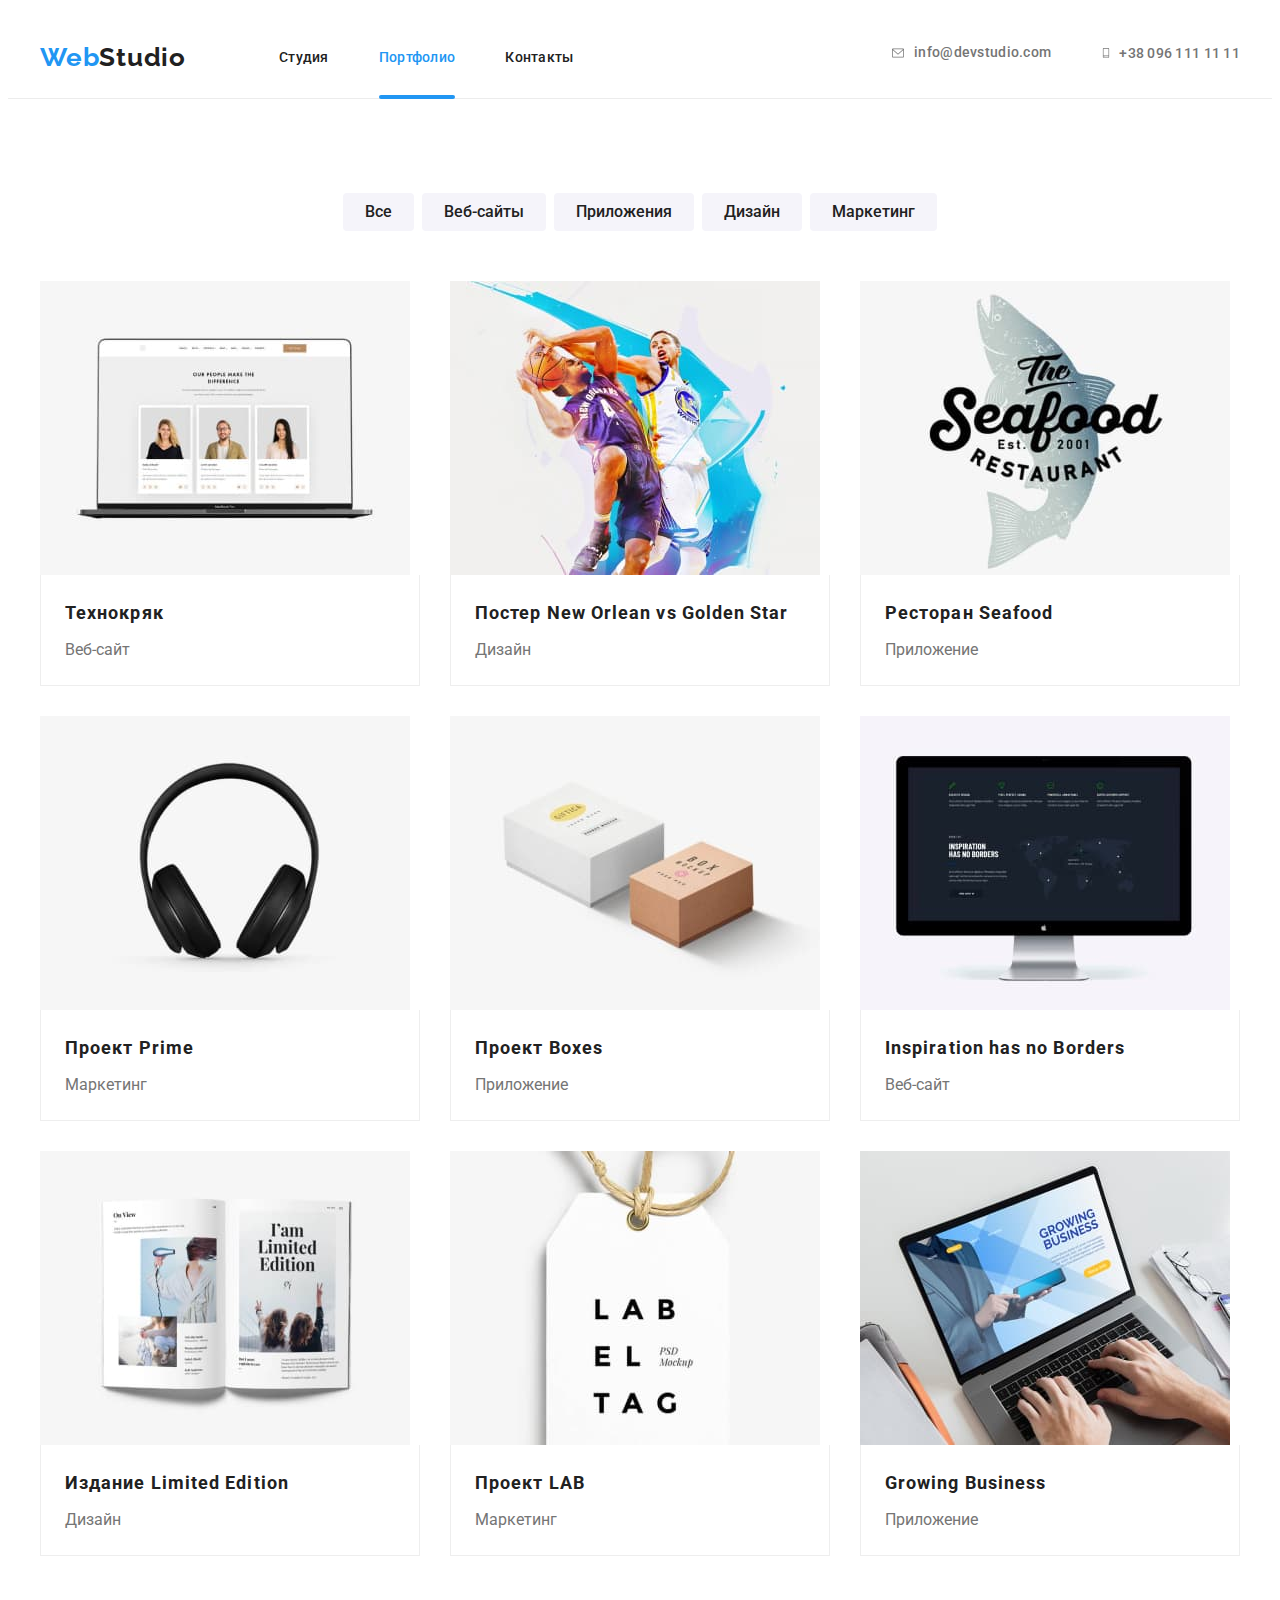
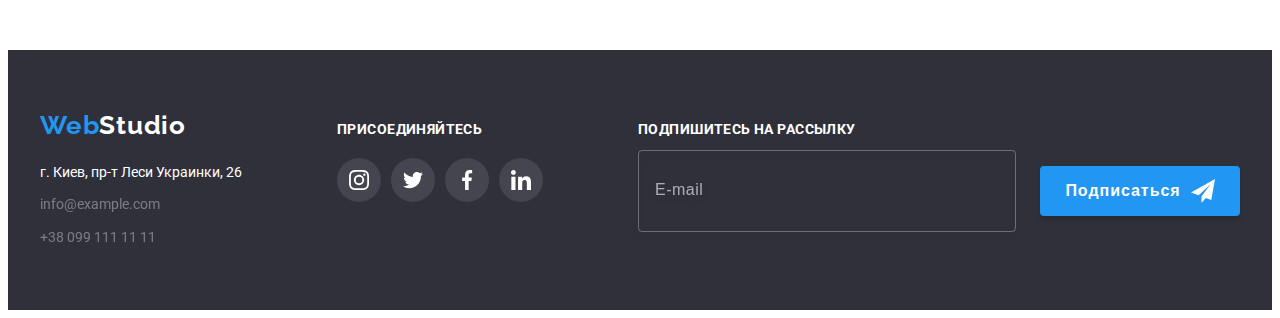
==== commit 5d782a59: "without overlay-size" ====
--- a/portfolio.html
+++ b/portfolio.html
@@ -43,8 +43,7 @@
                 height="12px"
                 class="contact--link__icon contact__icon-mail"
               >
-                <use href="./images/symbol-defs.svg#icon-mail"></use></svg
-              >info@devstudio.com</a
+                <use href="./images/symbol-defs.svg#icon-mail"></use></svg>info@devstudio.com</a
             >
           </li>
           <li class="contact__item">
@@ -54,8 +53,7 @@
                 height="16px"
                 class="contact--link__icon contact__icon-phone"
               >
-                <use href="./images/symbol-defs.svg#icon-smartphone"></use></svg
-              >+38 096 111 11 11</a
+                <use href="./images/symbol-defs.svg#icon-smartphone"></use></svg>+38 096 111 11 11</a
             >
           </li>
         </ul>
@@ -92,8 +90,7 @@
             <div class="mob-menu__contacts">
               <ul class="mob-contacts__list list">
                 <li class="mob-contacts__item">
-                  <a class="mob-contacts__tel" href="tel:+380961111111"
-                    >+38 096 111 11 11</a
+                  <a class="mob-contacts__tel" href="tel:+380961111111">+38 096 111 11 11</a
                   >
                 </li>
                 <li class="mob-contacts__item">
--- a/css/main.min.css
+++ b/css/main.min.css
@@ -1 +1 @@
-body{font-family:Roboto,sans-serif}:root{--main-text-color: #212121;--secondary-text-color: #757575;--primary-white-color: #ffffff;--main-page-background-color: #ffffff;--secondary-background-color: #2f303a;--accent-color: #2196f3;--second-button-color: #188ce8;--contact-info-color: rgba(255, 255, 255, 0.6);--third-button-color: #f5f4fa;--border-color: #eeeeee;--bg-icon-color: #f5f4fa;--soc-icon-color: #afb1b8;--footer-icon-color: rgba(255, 255, 255, 0.1);--timing-function: cubic-bezier(0.4, 0, 0.2, 1);--example-bg-color: rgba(33, 150, 243, 0.9)}h1,h2,h3,h4,h5,h6{margin:0;padding:0}p{margin:0;padding:0}.list{margin:0;padding:0;list-style:none}.img{display:block;width:100%;height:auto}.container{margin-left:auto;margin-right:auto;padding-left:15px;padding-right:15px}@media screen and (min-width: 480px){.container{width:480px}}@media screen and (min-width: 768px){.container{width:768px}}@media screen and (min-width: 1200px){.container{width:1200px}}.visually-hidden{position:absolute;white-space:nowrap;width:1px;height:1px;overflow:hidden;border:0;padding:0;clip:rect(0 0 0 0);-webkit-clip-path:inset(50%);clip-path:inset(50%);margin:-1px}body{background-color:var(--main-page-background-color);color:var(--main-text-color)}.header{border-bottom:1px solid #ececec}.container__header{display:-webkit-box;display:-ms-flexbox;display:flex;-webkit-box-align:center;-ms-flex-align:center;align-items:center;-webkit-box-pack:justify;-ms-flex-pack:justify;justify-content:space-between}@media screen and (min-width: 768px){.container__header{-webkit-box-pack:start;-ms-flex-pack:start;justify-content:flex-start}}.nav{display:-webkit-box;display:-ms-flexbox;display:flex;-webkit-box-align:center;-ms-flex-align:center;align-items:center}.logo__top{padding:16px 0px}@media screen and (min-width: 768px){.logo__top{margin-right:15px;-webkit-box-pack:center;-ms-flex-pack:center;justify-content:center}}@media screen and (min-width: 768px){.logo__top{margin-right:88px;-webkit-box-pack:start;-ms-flex-pack:start;justify-content:flex-start}}@media screen and (min-width: 1200px){.logo__top{margin-right:94px;padding-top:24px;padding-bottom:25px}}.logo__top{margin-right:93px;color:var(--accent-color);font-family:Raleway,sans-serif;font-style:normal;font-weight:700;font-size:26px;line-height:1.19;text-decoration:none;letter-spacing:.03em}.logo{color:var(--accent-color);font-family:Raleway,sans-serif;font-style:normal;font-weight:700;font-size:26px;line-height:1.19;text-decoration:none;letter-spacing:.03em}.logo__black{color:var(--main-text-color)}.logo__white{color:var(--primary-white-color)}@media screen and (max-width: 768px){.nav{display:none}}@media screen and (min-width: 768px){.nav__list{display:-webkit-box;display:-ms-flexbox;display:flex}}@media screen and (min-width: 768px){.nav__item+.nav__item{margin-left:50px}}.nav__link{display:block;padding-top:32px;padding-bottom:32px;position:relative;-webkit-transition:color 250ms var(--timing-function);transition:color 250ms var(--timing-function);color:var(--main-text-color);text-decoration:none;font-weight:500;font-size:14px;line-height:1.1;letter-spacing:.02em}.nav__link:hover,.nav__link:focus{color:var(--accent-color)}.nav__link.current{position:relative}.nav__link.current{color:var(--accent-color)}.nav__link.current::after{content:"";position:absolute;left:0;bottom:-1px;display:block;width:100%;height:4px;border-radius:2px;background-color:var(--accent-color)}.contact__link{color:var(--secondary-text-color);text-decoration:none;font-weight:500;font-size:14px;line-height:1.1;letter-spacing:.02em}@media screen and (min-width: 768px){.contact__link{display:-webkit-box;display:-ms-flexbox;display:flex;-webkit-box-align:center;-ms-flex-align:center;align-items:center}}.contact__link:focus,.contact__link:hover{color:var(--accent-color);fill:var(--accent-color)}.contact--link__icon{fill:currentColor}@media screen and (min-width: 768px){.contact--link__icon{margin-right:8px}}.contact__link:focus .contact--link__icon,.contact__link:hover .contacts-link__icon{color:var(--accent-color);fill:var(--accent-color)}@media screen and (max-width: 767px){.contact{display:none}}@media screen and (min-width: 768px){.contact{margin-left:auto}}@media screen and (min-width: 1200px){.contact{display:-webkit-box;display:-ms-flexbox;display:flex;margin-left:auto}}@media screen and (min-width: 768px){.contact__item:not(:last-child){margin-bottom:10px}}@media screen and (min-width: 1200px){.contact__item+.contact__item{margin-left:50px}}.hero__page{margin-left:auto;margin-right:auto;text-align:center;padding-top:118px;padding-bottom:118px;background-image:-webkit-gradient(linear, left top, right top, from(rgba(47, 48, 58, 0.4)), to(rgba(47, 48, 58, 0.4))),url(../images/head-mob.jpg);background-image:linear-gradient(to right, rgba(47, 48, 58, 0.4), rgba(47, 48, 58, 0.4)),url(../images/head-mob.jpg);background-repeat:no-repeat;background-position:center;background-size:cover}@media(min-device-pixel-ratio: 2),(-webkit-min-device-pixel-ratio: 2),(min-resolution: 192dpi),(min-resolution: 2dppx){.hero__page{background-image:-webkit-gradient(linear, left top, right top, from(rgba(47, 48, 58, 0.4)), to(rgba(47, 48, 58, 0.4))),url(../images/head-mob@2x.jpg);background-image:linear-gradient(to right, rgba(47, 48, 58, 0.4), rgba(47, 48, 58, 0.4)),url(../images/head-mob@2x.jpg)}}@media screen and (min-width: 768px){.hero__page{background-image:-webkit-gradient(linear, left top, right top, from(rgba(47, 48, 58, 0.4)), to(rgba(47, 48, 58, 0.4))),url(../images/head-tabl.jpg);background-image:linear-gradient(to right, rgba(47, 48, 58, 0.4), rgba(47, 48, 58, 0.4)),url(../images/head-tabl.jpg)}}@media screen and (min-width: 768px)and (min-device-pixel-ratio: 2),screen and (min-width: 768px)and (-webkit-min-device-pixel-ratio: 2),screen and (min-width: 768px)and (min-resolution: 192dpi),screen and (min-width: 768px)and (min-resolution: 2dppx){.hero__page{background-image:-webkit-gradient(linear, left top, right top, from(rgba(47, 48, 58, 0.4)), to(rgba(47, 48, 58, 0.4))),url(../images/head-tabl@2x.jpg);background-image:linear-gradient(to right, rgba(47, 48, 58, 0.4), rgba(47, 48, 58, 0.4)),url(../images/head-tabl@2x.jpg)}}@media screen and (min-width: 1200px){.hero__page{padding-top:200px;padding-bottom:200px;max-width:1600px;min-height:600px;background-image:-webkit-gradient(linear, left top, right top, from(rgba(47, 48, 58, 0.4)), to(rgba(47, 48, 58, 0.4))),url(../images/head-desk.jpg);background-image:linear-gradient(to right, rgba(47, 48, 58, 0.4), rgba(47, 48, 58, 0.4)),url(../images/head-desk.jpg)}}@media screen and (min-width: 1200px)and (min-device-pixel-ratio: 2),screen and (min-width: 1200px)and (-webkit-min-device-pixel-ratio: 2),screen and (min-width: 1200px)and (min-resolution: 192dpi),screen and (min-width: 1200px)and (min-resolution: 2dppx){.hero__page{background-image:-webkit-gradient(linear, left top, right top, from(rgba(47, 48, 58, 0.4)), to(rgba(47, 48, 58, 0.4))),url(../images/head-desk@2x.jpg);background-image:linear-gradient(to right, rgba(47, 48, 58, 0.4), rgba(47, 48, 58, 0.4)),url(../images/head-desk@2x.jpg)}}.hero__title{font-weight:900;font-size:26px;line-height:1.36;text-align:center;letter-spacing:.06em;text-transform:uppercase;margin-bottom:30px;color:var(--primary-white-color)}@media screen and (min-width: 1200px){.hero__title{font-size:44px;line-height:1.36}}.hero__button{display:inline-block;padding:10px 32px;min-width:200px;background-color:var(--accent-color);text-align:center;-webkit-box-shadow:0px 4px 4px rgba(0,0,0,.15);box-shadow:0px 4px 4px rgba(0,0,0,.15);border-radius:4px;-webkit-transition:background-color 250ms var(--timing-function),-webkit-box-shadow 250ms var(--timing-function);transition:background-color 250ms var(--timing-function),-webkit-box-shadow 250ms var(--timing-function);transition:background-color 250ms var(--timing-function),box-shadow 250ms var(--timing-function);transition:background-color 250ms var(--timing-function),box-shadow 250ms var(--timing-function),-webkit-box-shadow 250ms var(--timing-function)}.hero__button{color:var(--primary-white-color);font-family:inherit;font-weight:700;font-size:16px;line-height:1.86;cursor:pointer}.hero__button:hover,.hero__button:focus{background-color:var(--second-button-color);color:var(--primary-white-color)}.feature__section{padding-top:60px;padding-bottom:60px}@media screen and (min-width: 1200px){.feature__section{padding-top:94px;padding-bottom:94px}}.feature__proj{display:-webkit-box;display:-ms-flexbox;display:flex;-webkit-box-pack:center;-ms-flex-pack:center;justify-content:center;-webkit-box-align:center;-ms-flex-align:center;align-items:center;height:120px;background-color:var(--bg-icon-color);margin-bottom:30px;border-radius:4px}@media screen and (min-width: 1200px){.feature__list{margin-bottom:-30px}}@media screen and (min-width: 768px){.feature__list{display:-webkit-box;display:-ms-flexbox;display:flex;-ms-flex-wrap:wrap;flex-wrap:wrap;margin-right:-30px}}@media screen and (min-width: 1200px){.feature__item{margin-bottom:30px}}@media screen and (min-width: 768px){.feature__item{margin-right:30px;-ms-flex-preferred-size:calc(50% - 30px);flex-basis:calc(50% - 30px)}}@media screen and (min-width: 1200px){.feature__item{-ms-flex-preferred-size:calc(25% - 30px);flex-basis:calc(25% - 30px)}}.feature__icon{width:70px;height:70px}.feature__title{margin-bottom:10px;font-weight:700;font-size:14px;line-height:1.14;letter-spacing:.03em;text-transform:uppercase;text-align:center}@media screen and (min-width: 768px){.feature__title{text-align:start}}.feature__text{color:var(--secondary-text-color);font-weight:400;font-size:14px;line-height:1.71;letter-spacing:.03em;margin-bottom:30px}@media screen and (min-width: 1200px){.feature__text{margin-bottom:0}}@media screen and (max-width: 1200px){.project{display:none}}.project{padding-bottom:94px}.activity__title{color:var(--main-text-color);font-weight:700;font-size:36px;line-height:1.16;text-align:center;letter-spacing:.03em}.activity__title{margin-bottom:50px}.project img{display:block}.activity__list{display:-webkit-box;display:-ms-flexbox;display:flex}.activity__item:not(:last-child){margin-right:30px}.project__section .img{display:block}.activity__base{position:relative}.activity__inform{position:absolute;width:100%;height:70px;bottom:0;background-color:rgba(47,48,58,.8);display:-webkit-box;display:-ms-flexbox;display:flex;-webkit-box-pack:center;-ms-flex-pack:center;justify-content:center;-webkit-box-align:center;-ms-flex-align:center;align-items:center}.activity__text{font-weight:700;font-size:14px;line-height:1.14;text-align:center;letter-spacing:.03em;color:var(--primary-white-color)}.team{margin:0 auto;padding-top:60px;padding-bottom:60px}@media screen and (min-width: 1200px){.team{padding-top:94px;padding-bottom:94px}}.team__title{color:var(--main-text-color);font-weight:700;font-size:28px;line-height:1.17;text-align:center;letter-spacing:.03em;margin-bottom:30px}@media screen and (min-width: 1200px){.team__title{font-size:36px;line-height:1.16;margin-bottom:50px}}.team__workers{padding-top:30px;padding-bottom:30px}@media screen and (max-width: 1200px){.team__workers{padding-top:30px;padding-bottom:24px}}.team__list{text-align:center}@media screen and (max-width: 1200px){.team__list{margin-bottom:-30px}}@media screen and (min-width: 768px){.team__list{display:-webkit-box;display:-ms-flexbox;display:flex;-ms-flex-wrap:wrap;flex-wrap:wrap;margin-right:-30px}}.team__item{background:var(--primary-white-color);-webkit-box-shadow:0px 1px 3px rgba(0,0,0,.12),0px 1px 1px rgba(0,0,0,.14),0px 2px 1px rgba(0,0,0,.2);box-shadow:0px 1px 3px rgba(0,0,0,.12),0px 1px 1px rgba(0,0,0,.14),0px 2px 1px rgba(0,0,0,.2);border-radius:0px 0px 4px 4px}@media screen and (max-width: 1200px){.team__item{margin-bottom:30px}}@media screen and (min-width: 768px){.team__item{-ms-flex-preferred-size:calc(50% - 30px);flex-basis:calc(50% - 30px);margin-right:30px}}@media screen and (min-width: 1200px){.team__item{-ms-flex-preferred-size:calc(25% - 30px);flex-basis:calc(25% - 30px)}}.team{background-color:var(--third-button-color)}.team__name{color:var(--main-text-color);font-weight:500;font-size:16px;line-height:1.18;letter-spacing:.03em}.team__name{margin-bottom:10px}.team__position{color:var(--secondary-text-color);font-weight:400;font-size:16px;line-height:1.18;letter-spacing:.03em}.team img{display:block;width:100%}.team__social{display:-webkit-box;display:-ms-flexbox;display:flex;-webkit-box-pack:center;-ms-flex-pack:center;justify-content:center;margin-top:16px}.team__social--item:not(:last-child){margin-right:10px}.team__social--link{width:44px;height:44px;background-color:var(--primary-white-color);border-radius:50%;display:-webkit-box;display:-ms-flexbox;display:flex;-webkit-box-pack:center;-ms-flex-pack:center;justify-content:center;-webkit-box-align:center;-ms-flex-align:center;align-items:center;-webkit-transition:background-color 250ms var(--timing-function);transition:background-color 250ms var(--timing-function)}.team__social--link:hover,.team__social--link:focus{background-color:var(--accent-color)}.team__social--icon{fill:var(--soc-icon-color);-webkit-transition:fill 250ms var(--timing-function);transition:fill 250ms var(--timing-function)}.team__social--link:hover .team__social--icon,.team__social--link:focus .team__social--icon{fill:var(--primary-white-color)}.clients{padding-top:60px;padding-bottom:60px}@media screen and (min-width: 1200px){.clients{padding-top:94px;padding-bottom:94px}}.clients__title{font-weight:700;font-size:36px;line-height:1.16;text-align:center;letter-spacing:.03em;margin-bottom:50px}.clients__link{display:-webkit-box;display:-ms-flexbox;display:flex;-webkit-box-pack:center;-ms-flex-pack:center;justify-content:center;-webkit-box-align:center;-ms-flex-align:center;align-items:center;height:92px;border:1px solid #afb1b8;border-radius:4px;-webkit-transition:border 250ms var(--timing-function);transition:border 250ms var(--timing-function)}.clients__link:hover,.clients__link:focus{border-color:var(--accent-color)}.clients__list{display:-webkit-box;display:-ms-flexbox;display:flex;-ms-flex-wrap:wrap;flex-wrap:wrap;margin-left:-30px;margin-bottom:-30px;-webkit-box-pack:center;-ms-flex-pack:center;justify-content:center}.clients__item{-ms-flex-preferred-size:calc(50% - 30px);flex-basis:calc(50% - 30px);margin-left:30px;margin-bottom:30px;-webkit-box-sizing:border-box;box-sizing:border-box;border-radius:4px}@media screen and (min-width: 768px){.clients__item{-ms-flex-preferred-size:calc(33.3333333333% - 30px);flex-basis:calc(33.3333333333% - 30px);margin-left:30px}}@media screen and (min-width: 1200px){.clients__item{-ms-flex-preferred-size:calc(16.6666666667% - 30px);flex-basis:calc(16.6666666667% - 30px);margin-left:30px;max-width:170px}}.clients__icon{width:106px;height:60px;fill:var(--soc-icon-color);-webkit-transition:fill 250ms var(--timing-function);transition:fill 250ms var(--timing-function)}.clients__link:hover .clients__icon,.clients__link:focus .clients__icon{fill:var(--accent-color)}.footer__section{padding:60px 0;background-color:var(--secondary-background-color);text-align:center}@media screen and (min-width: 1200px){.footer__section{text-align:left}}@media screen and (min-width: 768px){.footer__container{display:-webkit-box;display:-ms-flexbox;display:flex;-ms-flex-wrap:wrap;flex-wrap:wrap;-webkit-box-align:baseline;-ms-flex-align:baseline;align-items:baseline;-ms-flex-pack:distribute;justify-content:space-around}}@media screen and (min-width: 1200px){.footer__container{-webkit-box-flex:1;-ms-flex-positive:1;flex-grow:1;-webkit-box-pack:justify;-ms-flex-pack:justify;justify-content:space-between}}.logo{display:inline-block}.logo__white{color:var(--primary-white-color)}.footer__address{display:-webkit-box;display:-ms-flexbox;display:flex;-webkit-box-orient:vertical;-webkit-box-direction:normal;-ms-flex-direction:column;flex-direction:column;margin-top:20px;color:var(--primary-white-color);font-style:normal;font-size:14px;line-height:1.71}.footer__address--link{color:var(--contact-info-color);opacity:60%;text-decoration:none}.footer__address--link:not(:last-child),.footer__address p{margin-bottom:9px}.footer__address--link:hover,.footer__address--link:focus{color:var(--primary-white-color);-webkit-transition:color 250ms var(--timing-function);transition:color 250ms var(--timing-function)}.footer__socials--title{font-size:14px;line-height:1.14;letter-spacing:.03em;text-transform:uppercase;color:var(--primary-white-color);margin-bottom:20px}.footer__socials{margin-top:60px}@media screen and (min-width: 768px){.footer__socials{margin-top:0}}.footer__socials--list{display:-webkit-box;display:-ms-flexbox;display:flex;-webkit-box-pack:center;-ms-flex-pack:center;justify-content:center}.footer__socials--item:not(:last-child){margin-right:10px}.footer__socials--link{width:44px;height:44px;background-color:var(--footer-icon-color);border-radius:50%;display:-webkit-box;display:-ms-flexbox;display:flex;-webkit-box-pack:center;-ms-flex-pack:center;justify-content:center;-webkit-box-align:center;-ms-flex-align:center;align-items:center;-webkit-transition:background-color 250ms var(--timing-function);transition:background-color 250ms var(--timing-function)}.footer__socials--link:hover,.footer__socials--link:focus{background-color:var(--accent-color)}.footer__socials--icon{display:-webkit-box;display:-ms-flexbox;display:flex;-webkit-box-pack:center;-ms-flex-pack:center;justify-content:center;text-align:center;fill:var(--primary-white-color)}.subscribe{margin-top:60px}@media screen and (min-width: 1200px){.subscribe{margin-top:0}}@media screen and (min-width: 1200px){.subscribe__field{display:-webkit-box;display:-ms-flexbox;display:flex;-webkit-box-align:center;-ms-flex-align:center;align-items:center}}.subscribe__email{width:100%;margin-bottom:20px;padding-top:15px;padding-bottom:15px;padding-left:16px;margin-right:12px;height:50px;border:1px solid rgba(255,255,255,.3);-webkit-filter:drop-shadow(0px 4px 4px rgba(0, 0, 0, 0.15));filter:drop-shadow(0px 4px 4px rgba(0, 0, 0, 0.15));border-radius:4px;background-color:rgba(0,0,0,0);outline:none;-webkit-transition:boder-color 250ms var(--timing-function);transition:boder-color 250ms var(--timing-function);color:var(--primary-white-color)}@media screen and (min-width: 768px){.subscribe__email{width:450px}}@media screen and (min-width: 1200px){.subscribe__email{margin-bottom:0;width:358px}}.subscribe__email:focus{border-color:var(--accent-color)}.subscribe__email::-webkit-input-placeholder{font-weight:400;font-size:16px;line-height:1.25;letter-spacing:.03em;color:var(--contact-info-color)}.subscribe__email::-moz-placeholder{font-weight:400;font-size:16px;line-height:1.25;letter-spacing:.03em;color:var(--contact-info-color)}.subscribe__email:-ms-input-placeholder{font-weight:400;font-size:16px;line-height:1.25;letter-spacing:.03em;color:var(--contact-info-color)}.subscribe__email::-ms-input-placeholder{font-weight:400;font-size:16px;line-height:1.25;letter-spacing:.03em;color:var(--contact-info-color)}.subscribe__email::placeholder{font-weight:400;font-size:16px;line-height:1.25;letter-spacing:.03em;color:var(--contact-info-color)}.subscribe__button{-webkit-box-align:center;-ms-flex-align:center;align-items:center;-webkit-box-pack:center;-ms-flex-pack:center;justify-content:center;display:-webkit-box;display:-ms-flexbox;display:flex;margin:0 auto;width:200px;height:50px;background:var(--accent-color);-webkit-box-shadow:0px 4px 4px rgba(0,0,0,.15);box-shadow:0px 4px 4px rgba(0,0,0,.15);border-radius:4px;border:none;font-weight:700;font-size:16px;line-height:1.87;letter-spacing:.06em;color:var(--primary-white-color);cursor:pointer}@media screen and (min-width: 1200px){.subscribe__button{margin-top:0;margin-left:12px}}.subscribe__icon{padding-left:10px;width:24px;height:24px;fill:var(--primary-white-color)}.subscribe__title{margin-bottom:20px;font-weight:700;font-size:14px;line-height:1.14px;letter-spacing:.03em;text-transform:uppercase;color:var(--primary-white-color)}.portfolio__section{padding-top:60px;padding-bottom:60px}@media screen and (min-width: 1200px){.portfolio__section{padding-top:94px;padding-bottom:94px}}.button__title.visually-hidden{visibility:hidden}.button__list{display:-webkit-box;display:-ms-flexbox;display:flex;-ms-flex-wrap:wrap;flex-wrap:wrap;margin-bottom:40px}@media screen and (min-width: 768px){.button__list{-webkit-box-pack:center;-ms-flex-pack:center;justify-content:center}}@media screen and (min-width: 768px){.button__list{margin-bottom:30px}}@media screen and (min-width: 1200px){.button__list{margin-bottom:50px}}.button__item:not(:last-child){margin-right:8px}@media screen and (max-width: 768px){.button__item:nth-child(-n+3){margin-bottom:15px}}.button__list .button__main{padding:6px 22px;border:none;border-radius:4px}.button__main{color:var(--main-text-color);background-color:var(--third-button-color);font-family:inherit;font-style:normal;font-weight:500;font-size:16px;line-height:1.62;cursor:pointer;-webkit-transition:background-color 250ms var(--timing-function),color 250ms var(--timing-function),-webkit-box-shadow 250ms var(--timing-function);transition:background-color 250ms var(--timing-function),color 250ms var(--timing-function),-webkit-box-shadow 250ms var(--timing-function);transition:background-color 250ms var(--timing-function),color 250ms var(--timing-function),box-shadow 250ms var(--timing-function);transition:background-color 250ms var(--timing-function),color 250ms var(--timing-function),box-shadow 250ms var(--timing-function),-webkit-box-shadow 250ms var(--timing-function)}.button__main:hover,.button__main:focus{color:var(--primary-white-color);background-color:var(--accent-color);-webkit-box-shadow:0px 3px 1px rgba(0,0,0,.1),0px 1px 2px rgba(0,0,0,.08),0px 2px 2px rgba(0,0,0,.12);box-shadow:0px 3px 1px rgba(0,0,0,.1),0px 1px 2px rgba(0,0,0,.08),0px 2px 2px rgba(0,0,0,.12)}.example{display:-webkit-box;display:-ms-flexbox;display:flex;-ms-flex-wrap:wrap;flex-wrap:wrap}.example__item{max-width:450px;margin-bottom:30px}@media screen and (max-width: 1199px){.example__item:last-child{margin-bottom:0px}}@media screen and (min-width: 768px)and (max-width: 1199px){.example__item{max-width:354px;margin-right:30px}.example__item:nth-child(even){margin-right:0px}}@media screen and (min-width: 1200px){.example__item{max-width:370px;margin-right:30px;margin-bottom:30px}.example__item:nth-child(3n){margin-right:0}.example__item:nth-last-child(-n+3){margin-bottom:0}}.example__item .example__link:hover,.example__item .example__link:focus{-webkit-box-shadow:0px 1px 1px rgba(0,0,0,.12),0px 4px 4px rgba(0,0,0,.06),1px 4px 6px rgba(0,0,0,.16);box-shadow:0px 1px 1px rgba(0,0,0,.12),0px 4px 4px rgba(0,0,0,.06),1px 4px 6px rgba(0,0,0,.16)}.example img{display:block}.example__text--show{position:relative;overflow:hidden}.example__text{position:absolute;top:0;background-color:var(--example-bg-color);color:var(--primary-white-color);font-weight:400;font-size:18px;line-height:1.55;letter-spacing:.03em;height:100%;-webkit-transform:translateY(101%);transform:translateY(101%);-webkit-transition:-webkit-transform 250ms var(--timing-function);transition:-webkit-transform 250ms var(--timing-function);transition:transform 250ms var(--timing-function);transition:transform 250ms var(--timing-function), -webkit-transform 250ms var(--timing-function);padding-top:63px;padding-bottom:63px;padding-left:24px;padding-right:24px}@media screen and (min-width: 768px){.example__text{padding-top:49px;padding-bottom:49px}}@media screen and (min-width: 1200px){.example__text{padding-top:63px;padding-bottom:63px}}.example__link:hover .example__text{-webkit-transform:translateY(0%);transform:translateY(0%)}.example__link{display:block;text-decoration:none;color:var(--secondary-text-color);-webkit-transition:-webkit-box-shadow 250ms var(--timing-function);transition:-webkit-box-shadow 250ms var(--timing-function);transition:box-shadow 250ms var(--timing-function);transition:box-shadow 250ms var(--timing-function), -webkit-box-shadow 250ms var(--timing-function)}.example__preview{padding-top:20px;padding-bottom:20px;padding-right:24px;padding-left:24px;border:1px solid var(--border-color);border-top:rgba(0,0,0,0)}@media screen and (min-width: 768px)and (max-width: 1199px){.example__preview{width:354px}}.example__title{margin-bottom:4px;color:var(--main-text-color);font-style:normal;font-weight:700;font-size:18px;line-height:2;letter-spacing:.06em}.example__content{color:var(--secondary-text-color);font-weight:400;font-size:16px;line-height:1.87}.backdrop{position:fixed;top:0;left:0;opacity:1;width:100%;height:100%;background-color:rgba(0,0,0,.2);-webkit-transition:opacity 250ms var(--timing-function),visibility 250ms var(--timing-function);transition:opacity 250ms var(--timing-function),visibility 250ms var(--timing-function)}.backdrop.is-hidden{opacity:0;pointer-events:none;visibility:hidden}.backdrop.is-hidden .modal{-webkit-transform:translate(-50%, -50%) scale(0.5);transform:translate(-50%, -50%) scale(0.5)}.modal{position:absolute;top:50%;left:50%;-webkit-transition:-webkit-transform 250ms var(--timing-function);transition:-webkit-transform 250ms var(--timing-function);transition:transform 250ms var(--timing-function);transition:transform 250ms var(--timing-function), -webkit-transform 250ms var(--timing-function);-webkit-transform:translate(-50%, -50%) scale(1);transform:translate(-50%, -50%) scale(1);padding:40px;width:100%;background-color:var(--main-page-background-color);border-radius:4px;-webkit-box-shadow:0px 1px 3px rgba(0,0,0,.12),0px 1px 1px rgba(0,0,0,.14),0px 2px 1px rgba(0,0,0,.2);box-shadow:0px 1px 3px rgba(0,0,0,.12),0px 1px 1px rgba(0,0,0,.14),0px 2px 1px rgba(0,0,0,.2)}@media screen and (max-width: 380px){.modal{height:100vh}}@media screen and (max-width: 479px){.modal{max-width:100%;padding:40px 10px}}@media screen and (min-width: 480px){.modal{width:450px}}@media screen and (min-width: 1200px){.modal{min-width:528px;min-height:581px}}.modal__button{position:absolute;top:8px;right:8px;width:30px;height:30px;background:var(--main-page-background-color);border:1px solid rgba(0,0,0,.1);-webkit-box-sizing:border-box;box-sizing:border-box;border-radius:50px;cursor:pointer}.modal__close--icon{width:100%;height:100%;-webkit-transition:fill 250ms var(--timing-function);transition:fill 250ms var(--timing-function)}.modal__close--icon:hover{fill:var(--accent-color)}.modal__title{font-weight:700;font-size:20px;line-height:1.5;text-align:center;letter-spacing:.03em;color:var(--main-text-color);margin-bottom:12px}@media screen and (min-width: 1200px){.modal__title{line-height:1.15}}.modal__input{width:100%;height:40px;padding-left:42px;border:1px solid rgba(33,33,33,.2);border-radius:4px;outline:none;-webkit-transition:border-color 250ms var(--timing-function);transition:border-color 250ms var(--timing-function);cursor:pointer}.modal__input:focus{border-color:var(--accent-color)}.modal__field{margin-bottom:10px}.modal__label{width:100%;font-weight:400;font-size:12px;line-height:1.16;letter-spacing:.01em;color:var(--secondary-text-color);margin-bottom:4px;display:block}.modal__comment{width:100%;min-height:120px;padding:12px 16px;border:1px solid rgba(33,33,33,.2);border-radius:4px;font-weight:400;font-size:14px;line-height:1.14;letter-spacing:.01em;color:rgba(117,117,117,.5);resize:none;outline:none;margin-bottom:20px;cursor:pointer;-webkit-transition:border-color 250ms var(--timing-function);transition:border-color 250ms var(--timing-function)}.modal__comment:focus{border-color:var(--accent-color)}.modal__field{position:relative}.modal__icon{position:absolute;left:12px;top:50%;-webkit-transform:translateY(-50%);transform:translateY(-50%);-webkit-transition:fill 250ms var(--timing-function);transition:fill 250ms var(--timing-function)}.modal__input:focus+.modal__icon{fill:var(--accent-color)}.checkbox__icon{fill:rgba(0,0,0,0);-webkit-transition:fill 250ms var(--timing-function);transition:fill 250ms var(--timing-function)}.checkbox__text{display:-webkit-box;display:-ms-flexbox;display:flex;-webkit-box-pack:center;-ms-flex-pack:center;justify-content:center;-webkit-box-align:center;-ms-flex-align:center;align-items:center;font-weight:400;font-size:12px;line-height:1.16;letter-spacing:.03em;color:var(--secondary-text-color);-webkit-transition:background-color 250ms var(--timing-function);transition:background-color 250ms var(--timing-function);margin-bottom:30px;cursor:pointer}@media screen and (min-width: 1200px){.checkbox__text{font-size:14px;line-height:1.71}}.checkbox__link{font-style:inherit;text-decoration:underline;color:var(--accent-color)}.checkbox__text span{width:16px;height:15px;border:2px solid var(--main-text-color);border-radius:2px;margin-right:7px;display:-webkit-box;display:-ms-flexbox;display:flex;-webkit-box-align:center;-ms-flex-align:center;align-items:center;-webkit-box-pack:center;-ms-flex-pack:center;justify-content:center;-webkit-transition:border-color 250ms var(--timing-function);transition:border-color 250ms var(--timing-function)}.checkbox__text span:focus+.checkbox__text span{border-color:var(--accent-color)}.checkbox__input.is-hidden{visibility:hidden}.checkbox__input:checked+.checkbox__text span{background-color:var(--accent-color);border:none}.checkbox__input:checked+.checkbox__text .checkbox__icon{fill:var(--primary-white-color)}.checkbox__button{margin-left:auto;margin-right:auto;width:200px;height:50px;background-color:var(--accent-color);-webkit-box-shadow:0px 4px 4px rgba(0,0,0,.15);box-shadow:0px 4px 4px rgba(0,0,0,.15);border-radius:4px;border:rgba(0,0,0,0);font-weight:700;font-size:16px;line-height:1.87;display:-webkit-box;display:-ms-flexbox;display:flex;-webkit-box-align:center;-ms-flex-align:center;align-items:center;-webkit-box-pack:center;-ms-flex-pack:center;justify-content:center;letter-spacing:.06em;color:var(--primary-white-color);cursor:pointer;-webkit-transition:background-color 250ms var(--timing-function);transition:background-color 250ms var(--timing-function)}.checkbox__button:hover,.checkbox__button:focus{background-color:var(--second-button-color)}.container__header{padding-top:10px;padding-left:15px;padding-right:15px}.mob-menu__open-button{border:none;background-color:rgba(0,0,0,0);padding:12px 8px;line-height:0;margin-left:auto;cursor:pointer;padding-top:15px;padding-bottom:100px;padding-right:15px}.mob-menu__open-icon{-webkit-transition:fill 250ms var(--timing-function);transition:fill 250ms var(--timing-function)}.mob-menu__open-icon:hover,.mob-menu__open-icon:focus{fill:var(--accent-color)}@media screen and (min-width: 768px){.mob-menu__close-button{display:none}.mob-menu{display:none}}.mob-menu{position:absolute;top:0;left:0;width:100%;height:100vh;overflow:auto;background-color:var(--main-page-background-color);opacity:0;visibility:hidden;pointer-events:none}.mob-menu.is-open{opacity:1;visibility:visible;pointer-events:auto;z-index:1;position:fixed;display:-webkit-box;display:-ms-flexbox;display:flex}.mob-menu__container{position:relative;padding-top:48px;padding-bottom:48px;display:-webkit-box;display:-ms-flexbox;display:flex;-webkit-box-orient:vertical;-webkit-box-direction:normal;-ms-flex-direction:column;flex-direction:column;-webkit-box-pack:justify;-ms-flex-pack:justify;justify-content:space-between}.mob-menu__close-button{position:absolute;top:10px;right:15px;padding:10px;background-color:rgba(0,0,0,0);border:none;line-height:0;cursor:pointer}.mob-menu__close-icon{-webkit-transition:fill 250ms var(--timing-function);transition:fill 250ms var(--timing-function)}.mob-menu__close-icon:hover,.mob-menu__close-icon:focus{fill:var(--accent-color)}.mob-menu__list{display:-webkit-box;display:-ms-flexbox;display:flex;-webkit-box-orient:vertical;-webkit-box-direction:normal;-ms-flex-direction:column;flex-direction:column}.mob-menu__link.current{color:var(--accent-color)}.mob-menu__link{font-style:normal;font-weight:500;font-size:40px;line-height:1.18;letter-spacing:.02em;color:var(--main-text-color);text-decoration:none}.mob-menu__link:hover,.mob-menu__link:focus{color:var(--accent-color)}.mob-menu__item+.mob-menu__item{margin-top:32px}.mob-contacts__list{display:-webkit-box;display:-ms-flexbox;display:flex;-webkit-box-orient:vertical;-webkit-box-direction:normal;-ms-flex-direction:column;flex-direction:column}.mob-contacts__item+.mob-contacts__item{margin-top:32px}.mob-contacts__tel{font-size:34px;font-weight:500;line-height:40px;letter-spacing:.02em;text-align:left;color:var(--accent-color);text-decoration:none}@media screen and (max-width: 479px){.mob-contacts__tel{font-size:32px}}.mob-contacts__mail{font-style:normal;font-weight:500;font-size:24px;line-height:1.17;letter-spacing:.02em;color:var(--secondary-text-color);text-decoration:none}.mob-menu__social{margin-top:64px}.mob-social__list{display:-webkit-box;display:-ms-flexbox;display:flex;-webkit-box-orient:horizontal;-webkit-box-direction:normal;-ms-flex-direction:row;flex-direction:row;-ms-flex-wrap:wrap;flex-wrap:wrap}.mob-social__item+.mob-social__item{margin-left:10px}.mob-social__item:not(:last-child)::after{content:"";width:22px;height:1px;margin-left:10px;border:1px solid rgba(33,33,33,.2)}.mob-social__link{font-style:normal;font-weight:500;font-size:18px;line-height:1.22;letter-spacing:.02em;color:var(--accent-color);text-decoration:none}@media screen and (max-width: 479px){.mob-social__link{font-size:13px}}/*# sourceMappingURL=main.min.css.map */+body{font-family:Roboto,sans-serif}:root{--main-text-color: #212121;--secondary-text-color: #757575;--primary-white-color: #ffffff;--main-page-background-color: #ffffff;--secondary-background-color: #2f303a;--accent-color: #2196f3;--second-button-color: #188ce8;--contact-info-color: rgba(255, 255, 255, 0.6);--third-button-color: #f5f4fa;--border-color: #eeeeee;--bg-icon-color: #f5f4fa;--soc-icon-color: #afb1b8;--footer-icon-color: rgba(255, 255, 255, 0.1);--timing-function: cubic-bezier(0.4, 0, 0.2, 1);--example-bg-color: rgba(33, 150, 243, 0.9)}h1,h2,h3,h4,h5,h6{margin:0;padding:0}p{margin:0;padding:0}.list{margin:0;padding:0;list-style:none}.img{display:block;width:100%;height:auto}.container{margin-left:auto;margin-right:auto;padding-left:15px;padding-right:15px}@media screen and (min-width: 480px){.container{width:480px}}@media screen and (min-width: 768px){.container{width:768px}}@media screen and (min-width: 1200px){.container{width:1200px}}.visually-hidden{position:absolute;white-space:nowrap;width:1px;height:1px;overflow:hidden;border:0;padding:0;clip:rect(0 0 0 0);-webkit-clip-path:inset(50%);clip-path:inset(50%);margin:-1px}body{background-color:var(--main-page-background-color);color:var(--main-text-color)}.header{border-bottom:1px solid #ececec}.container__header{display:-webkit-box;display:-ms-flexbox;display:flex;-webkit-box-align:center;-ms-flex-align:center;align-items:center;-webkit-box-pack:justify;-ms-flex-pack:justify;justify-content:space-between}@media screen and (min-width: 768px){.container__header{-webkit-box-pack:start;-ms-flex-pack:start;justify-content:flex-start}}.nav{display:-webkit-box;display:-ms-flexbox;display:flex;-webkit-box-align:center;-ms-flex-align:center;align-items:center}.logo__top{padding:16px 0px}@media screen and (min-width: 768px){.logo__top{margin-right:15px;-webkit-box-pack:center;-ms-flex-pack:center;justify-content:center}}@media screen and (min-width: 768px){.logo__top{margin-right:88px;-webkit-box-pack:start;-ms-flex-pack:start;justify-content:flex-start}}@media screen and (min-width: 1200px){.logo__top{margin-right:94px;padding-top:24px;padding-bottom:25px}}.logo__top{margin-right:93px;color:var(--accent-color);font-family:Raleway,sans-serif;font-style:normal;font-weight:700;font-size:26px;line-height:1.19;text-decoration:none;letter-spacing:.03em}.logo{color:var(--accent-color);font-family:Raleway,sans-serif;font-style:normal;font-weight:700;font-size:26px;line-height:1.19;text-decoration:none;letter-spacing:.03em}.logo__black{color:var(--main-text-color)}.logo__white{color:var(--primary-white-color)}@media screen and (max-width: 768px){.nav{display:none}}@media screen and (min-width: 768px){.nav__list{display:-webkit-box;display:-ms-flexbox;display:flex}}@media screen and (min-width: 768px){.nav__item+.nav__item{margin-left:50px}}.nav__link{display:block;padding-top:32px;padding-bottom:32px;position:relative;-webkit-transition:color 250ms var(--timing-function);transition:color 250ms var(--timing-function);color:var(--main-text-color);text-decoration:none;font-weight:500;font-size:14px;line-height:1.1;letter-spacing:.02em}.nav__link:hover,.nav__link:focus{color:var(--accent-color)}.nav__link.current{position:relative}.nav__link.current{color:var(--accent-color)}.nav__link.current::after{content:"";position:absolute;left:0;bottom:-1px;display:block;width:100%;height:4px;border-radius:2px;background-color:var(--accent-color)}.contact__link{color:var(--secondary-text-color);text-decoration:none;font-weight:500;font-size:14px;line-height:1.1;letter-spacing:.02em}@media screen and (min-width: 768px){.contact__link{display:-webkit-box;display:-ms-flexbox;display:flex;-webkit-box-align:center;-ms-flex-align:center;align-items:center}}.contact__link:focus,.contact__link:hover{color:var(--accent-color);fill:var(--accent-color)}.contact--link__icon{fill:currentColor}@media screen and (min-width: 768px){.contact--link__icon{margin-right:8px}}.contact__link:focus .contact--link__icon,.contact__link:hover .contacts-link__icon{color:var(--accent-color);fill:var(--accent-color)}@media screen and (max-width: 767px){.contact{display:none}}@media screen and (min-width: 768px){.contact{margin-left:auto}}@media screen and (min-width: 1200px){.contact{display:-webkit-box;display:-ms-flexbox;display:flex;margin-left:auto}}@media screen and (min-width: 768px){.contact__item:not(:last-child){margin-bottom:10px}}@media screen and (min-width: 1200px){.contact__item+.contact__item{margin-left:50px}}.hero__page{margin-left:auto;margin-right:auto;text-align:center;padding-top:118px;padding-bottom:118px;background-image:-webkit-gradient(linear, left top, right top, from(rgba(47, 48, 58, 0.4)), to(rgba(47, 48, 58, 0.4))),url(../images/head-mob.jpg);background-image:linear-gradient(to right, rgba(47, 48, 58, 0.4), rgba(47, 48, 58, 0.4)),url(../images/head-mob.jpg);background-repeat:no-repeat;background-position:center;background-size:cover}@media(min-device-pixel-ratio: 2),(-webkit-min-device-pixel-ratio: 2),(min-resolution: 192dpi),(min-resolution: 2dppx){.hero__page{background-image:-webkit-gradient(linear, left top, right top, from(rgba(47, 48, 58, 0.4)), to(rgba(47, 48, 58, 0.4))),url(../images/head-mob@2x.jpg);background-image:linear-gradient(to right, rgba(47, 48, 58, 0.4), rgba(47, 48, 58, 0.4)),url(../images/head-mob@2x.jpg)}}@media screen and (min-width: 768px){.hero__page{background-image:-webkit-gradient(linear, left top, right top, from(rgba(47, 48, 58, 0.4)), to(rgba(47, 48, 58, 0.4))),url(../images/head-tabl.jpg);background-image:linear-gradient(to right, rgba(47, 48, 58, 0.4), rgba(47, 48, 58, 0.4)),url(../images/head-tabl.jpg)}}@media screen and (min-width: 768px)and (min-device-pixel-ratio: 2),screen and (min-width: 768px)and (-webkit-min-device-pixel-ratio: 2),screen and (min-width: 768px)and (min-resolution: 192dpi),screen and (min-width: 768px)and (min-resolution: 2dppx){.hero__page{background-image:-webkit-gradient(linear, left top, right top, from(rgba(47, 48, 58, 0.4)), to(rgba(47, 48, 58, 0.4))),url(../images/head-tabl@2x.jpg);background-image:linear-gradient(to right, rgba(47, 48, 58, 0.4), rgba(47, 48, 58, 0.4)),url(../images/head-tabl@2x.jpg)}}@media screen and (min-width: 1200px){.hero__page{padding-top:200px;padding-bottom:200px;max-width:1600px;min-height:600px;background-image:-webkit-gradient(linear, left top, right top, from(rgba(47, 48, 58, 0.4)), to(rgba(47, 48, 58, 0.4))),url(../images/head-desk.jpg);background-image:linear-gradient(to right, rgba(47, 48, 58, 0.4), rgba(47, 48, 58, 0.4)),url(../images/head-desk.jpg)}}@media screen and (min-width: 1200px)and (min-device-pixel-ratio: 2),screen and (min-width: 1200px)and (-webkit-min-device-pixel-ratio: 2),screen and (min-width: 1200px)and (min-resolution: 192dpi),screen and (min-width: 1200px)and (min-resolution: 2dppx){.hero__page{background-image:-webkit-gradient(linear, left top, right top, from(rgba(47, 48, 58, 0.4)), to(rgba(47, 48, 58, 0.4))),url(../images/head-desk@2x.jpg);background-image:linear-gradient(to right, rgba(47, 48, 58, 0.4), rgba(47, 48, 58, 0.4)),url(../images/head-desk@2x.jpg)}}.hero__title{font-weight:900;font-size:26px;line-height:1.36;text-align:center;letter-spacing:.06em;text-transform:uppercase;margin-bottom:30px;color:var(--primary-white-color)}@media screen and (min-width: 1200px){.hero__title{font-size:44px;line-height:1.36}}.hero__button{display:inline-block;padding:10px 32px;min-width:200px;background-color:var(--accent-color);text-align:center;-webkit-box-shadow:0px 4px 4px rgba(0,0,0,.15);box-shadow:0px 4px 4px rgba(0,0,0,.15);border-radius:4px;-webkit-transition:background-color 250ms var(--timing-function),-webkit-box-shadow 250ms var(--timing-function);transition:background-color 250ms var(--timing-function),-webkit-box-shadow 250ms var(--timing-function);transition:background-color 250ms var(--timing-function),box-shadow 250ms var(--timing-function);transition:background-color 250ms var(--timing-function),box-shadow 250ms var(--timing-function),-webkit-box-shadow 250ms var(--timing-function)}.hero__button{color:var(--primary-white-color);font-family:inherit;font-weight:700;font-size:16px;line-height:1.86;cursor:pointer}.hero__button:hover,.hero__button:focus{background-color:var(--second-button-color);color:var(--primary-white-color)}.feature__section{padding-top:60px;padding-bottom:60px}@media screen and (min-width: 1200px){.feature__section{padding-top:94px;padding-bottom:94px}}.feature__proj{display:-webkit-box;display:-ms-flexbox;display:flex;-webkit-box-pack:center;-ms-flex-pack:center;justify-content:center;-webkit-box-align:center;-ms-flex-align:center;align-items:center;height:120px;background-color:var(--bg-icon-color);margin-bottom:30px;border-radius:4px}@media screen and (min-width: 1200px){.feature__list{margin-bottom:-30px}}@media screen and (min-width: 768px){.feature__list{display:-webkit-box;display:-ms-flexbox;display:flex;-ms-flex-wrap:wrap;flex-wrap:wrap;margin-right:-30px}}@media screen and (min-width: 1200px){.feature__item{margin-bottom:30px}}@media screen and (min-width: 768px){.feature__item{margin-right:30px;-ms-flex-preferred-size:calc(50% - 30px);flex-basis:calc(50% - 30px)}}@media screen and (min-width: 1200px){.feature__item{-ms-flex-preferred-size:calc(25% - 30px);flex-basis:calc(25% - 30px)}}.feature__icon{width:70px;height:70px}.feature__title{margin-bottom:10px;font-weight:700;font-size:14px;line-height:1.14;letter-spacing:.03em;text-transform:uppercase;text-align:center}@media screen and (min-width: 768px){.feature__title{text-align:start}}.feature__text{color:var(--secondary-text-color);font-weight:400;font-size:14px;line-height:1.71;letter-spacing:.03em;margin-bottom:30px}@media screen and (min-width: 1200px){.feature__text{margin-bottom:0}}@media screen and (max-width: 1200px){.project{display:none}}.project{padding-bottom:94px}.activity__title{color:var(--main-text-color);font-weight:700;font-size:36px;line-height:1.16;text-align:center;letter-spacing:.03em}.activity__title{margin-bottom:50px}.project img{display:block}.activity__list{display:-webkit-box;display:-ms-flexbox;display:flex}.activity__item:not(:last-child){margin-right:30px}.project__section .img{display:block}.activity__base{position:relative}.activity__inform{position:absolute;width:100%;height:70px;bottom:0;background-color:rgba(47,48,58,.8);display:-webkit-box;display:-ms-flexbox;display:flex;-webkit-box-pack:center;-ms-flex-pack:center;justify-content:center;-webkit-box-align:center;-ms-flex-align:center;align-items:center}.activity__text{font-weight:700;font-size:14px;line-height:1.14;text-align:center;letter-spacing:.03em;color:var(--primary-white-color)}.team{margin:0 auto;padding-top:60px;padding-bottom:60px}@media screen and (min-width: 1200px){.team{padding-top:94px;padding-bottom:94px}}.team__title{color:var(--main-text-color);font-weight:700;font-size:28px;line-height:1.17;text-align:center;letter-spacing:.03em;margin-bottom:30px}@media screen and (min-width: 1200px){.team__title{font-size:36px;line-height:1.16;margin-bottom:50px}}.team__workers{padding-top:30px;padding-bottom:30px}@media screen and (max-width: 1200px){.team__workers{padding-top:30px;padding-bottom:24px}}.team__list{text-align:center}@media screen and (max-width: 1200px){.team__list{margin-bottom:-30px}}@media screen and (min-width: 768px){.team__list{display:-webkit-box;display:-ms-flexbox;display:flex;-ms-flex-wrap:wrap;flex-wrap:wrap;margin-right:-30px}}.team__item{background:var(--primary-white-color);-webkit-box-shadow:0px 1px 3px rgba(0,0,0,.12),0px 1px 1px rgba(0,0,0,.14),0px 2px 1px rgba(0,0,0,.2);box-shadow:0px 1px 3px rgba(0,0,0,.12),0px 1px 1px rgba(0,0,0,.14),0px 2px 1px rgba(0,0,0,.2);border-radius:0px 0px 4px 4px}@media screen and (max-width: 1200px){.team__item{margin-bottom:30px}}@media screen and (min-width: 768px){.team__item{-ms-flex-preferred-size:calc(50% - 30px);flex-basis:calc(50% - 30px);margin-right:30px}}@media screen and (min-width: 1200px){.team__item{-ms-flex-preferred-size:calc(25% - 30px);flex-basis:calc(25% - 30px)}}.team{background-color:var(--third-button-color)}.team__name{color:var(--main-text-color);font-weight:500;font-size:16px;line-height:1.18;letter-spacing:.03em}.team__name{margin-bottom:10px}.team__position{color:var(--secondary-text-color);font-weight:400;font-size:16px;line-height:1.18;letter-spacing:.03em}.team img{display:block;width:100%}.team__social{display:-webkit-box;display:-ms-flexbox;display:flex;-webkit-box-pack:center;-ms-flex-pack:center;justify-content:center;margin-top:16px}.team__social--item:not(:last-child){margin-right:10px}.team__social--link{width:44px;height:44px;background-color:var(--primary-white-color);border-radius:50%;display:-webkit-box;display:-ms-flexbox;display:flex;-webkit-box-pack:center;-ms-flex-pack:center;justify-content:center;-webkit-box-align:center;-ms-flex-align:center;align-items:center;-webkit-transition:background-color 250ms var(--timing-function);transition:background-color 250ms var(--timing-function)}.team__social--link:hover,.team__social--link:focus{background-color:var(--accent-color)}.team__social--icon{fill:var(--soc-icon-color);-webkit-transition:fill 250ms var(--timing-function);transition:fill 250ms var(--timing-function)}.team__social--link:hover .team__social--icon,.team__social--link:focus .team__social--icon{fill:var(--primary-white-color)}.clients{padding-top:60px;padding-bottom:60px}@media screen and (min-width: 1200px){.clients{padding-top:94px;padding-bottom:94px}}.clients__title{font-weight:700;font-size:36px;line-height:1.16;text-align:center;letter-spacing:.03em;margin-bottom:50px}.clients__link{display:-webkit-box;display:-ms-flexbox;display:flex;-webkit-box-pack:center;-ms-flex-pack:center;justify-content:center;-webkit-box-align:center;-ms-flex-align:center;align-items:center;height:92px;border:1px solid #afb1b8;border-radius:4px;-webkit-transition:border 250ms var(--timing-function);transition:border 250ms var(--timing-function)}.clients__link:hover,.clients__link:focus{border-color:var(--accent-color)}.clients__list{display:-webkit-box;display:-ms-flexbox;display:flex;-ms-flex-wrap:wrap;flex-wrap:wrap;margin-left:-30px;margin-bottom:-30px;-webkit-box-pack:center;-ms-flex-pack:center;justify-content:center}.clients__item{-ms-flex-preferred-size:calc(50% - 30px);flex-basis:calc(50% - 30px);margin-left:30px;margin-bottom:30px;-webkit-box-sizing:border-box;box-sizing:border-box;border-radius:4px}@media screen and (min-width: 768px){.clients__item{-ms-flex-preferred-size:calc(33.3333333333% - 30px);flex-basis:calc(33.3333333333% - 30px);margin-left:30px}}@media screen and (min-width: 1200px){.clients__item{-ms-flex-preferred-size:calc(16.6666666667% - 30px);flex-basis:calc(16.6666666667% - 30px);margin-left:30px;max-width:170px}}.clients__icon{width:106px;height:60px;fill:var(--soc-icon-color);-webkit-transition:fill 250ms var(--timing-function);transition:fill 250ms var(--timing-function)}.clients__link:hover .clients__icon,.clients__link:focus .clients__icon{fill:var(--accent-color)}.footer__section{padding:60px 0;background-color:var(--secondary-background-color);text-align:center}@media screen and (min-width: 1200px){.footer__section{text-align:left}}@media screen and (min-width: 768px){.footer__container{display:-webkit-box;display:-ms-flexbox;display:flex;-ms-flex-wrap:wrap;flex-wrap:wrap;-webkit-box-align:baseline;-ms-flex-align:baseline;align-items:baseline;-ms-flex-pack:distribute;justify-content:space-around}}@media screen and (min-width: 1200px){.footer__container{-webkit-box-flex:1;-ms-flex-positive:1;flex-grow:1;-webkit-box-pack:justify;-ms-flex-pack:justify;justify-content:space-between}}.logo{display:inline-block}.logo__white{color:var(--primary-white-color)}.footer__address{display:-webkit-box;display:-ms-flexbox;display:flex;-webkit-box-orient:vertical;-webkit-box-direction:normal;-ms-flex-direction:column;flex-direction:column;margin-top:20px;color:var(--primary-white-color);font-style:normal;font-size:14px;line-height:1.71}.footer__address--link{color:var(--contact-info-color);opacity:60%;text-decoration:none}.footer__address--link:not(:last-child),.footer__address p{margin-bottom:9px}.footer__address--link:hover,.footer__address--link:focus{color:var(--primary-white-color);-webkit-transition:color 250ms var(--timing-function);transition:color 250ms var(--timing-function)}.footer__socials--title{font-size:14px;line-height:1.14;letter-spacing:.03em;text-transform:uppercase;color:var(--primary-white-color);margin-bottom:20px}.footer__socials{margin-top:60px}@media screen and (min-width: 768px){.footer__socials{margin-top:0}}.footer__socials--list{display:-webkit-box;display:-ms-flexbox;display:flex;-webkit-box-pack:center;-ms-flex-pack:center;justify-content:center}.footer__socials--item:not(:last-child){margin-right:10px}.footer__socials--link{width:44px;height:44px;background-color:var(--footer-icon-color);border-radius:50%;display:-webkit-box;display:-ms-flexbox;display:flex;-webkit-box-pack:center;-ms-flex-pack:center;justify-content:center;-webkit-box-align:center;-ms-flex-align:center;align-items:center;-webkit-transition:background-color 250ms var(--timing-function);transition:background-color 250ms var(--timing-function)}.footer__socials--link:hover,.footer__socials--link:focus{background-color:var(--accent-color)}.footer__socials--icon{display:-webkit-box;display:-ms-flexbox;display:flex;-webkit-box-pack:center;-ms-flex-pack:center;justify-content:center;text-align:center;fill:var(--primary-white-color)}.subscribe{margin-top:60px}@media screen and (min-width: 1200px){.subscribe{margin-top:0}}@media screen and (min-width: 1200px){.subscribe__field{display:-webkit-box;display:-ms-flexbox;display:flex;-webkit-box-align:center;-ms-flex-align:center;align-items:center}}.subscribe__email{width:100%;margin-bottom:20px;padding-top:15px;padding-bottom:15px;padding-left:16px;margin-right:12px;height:50px;border:1px solid rgba(255,255,255,.3);-webkit-filter:drop-shadow(0px 4px 4px rgba(0, 0, 0, 0.15));filter:drop-shadow(0px 4px 4px rgba(0, 0, 0, 0.15));border-radius:4px;background-color:rgba(0,0,0,0);outline:none;-webkit-transition:boder-color 250ms var(--timing-function);transition:boder-color 250ms var(--timing-function);color:var(--primary-white-color)}@media screen and (min-width: 768px){.subscribe__email{width:450px}}@media screen and (min-width: 1200px){.subscribe__email{margin-bottom:0;width:358px}}.subscribe__email:focus{border-color:var(--accent-color)}.subscribe__email::-webkit-input-placeholder{font-weight:400;font-size:16px;line-height:1.25;letter-spacing:.03em;color:var(--contact-info-color)}.subscribe__email::-moz-placeholder{font-weight:400;font-size:16px;line-height:1.25;letter-spacing:.03em;color:var(--contact-info-color)}.subscribe__email:-ms-input-placeholder{font-weight:400;font-size:16px;line-height:1.25;letter-spacing:.03em;color:var(--contact-info-color)}.subscribe__email::-ms-input-placeholder{font-weight:400;font-size:16px;line-height:1.25;letter-spacing:.03em;color:var(--contact-info-color)}.subscribe__email::placeholder{font-weight:400;font-size:16px;line-height:1.25;letter-spacing:.03em;color:var(--contact-info-color)}.subscribe__button{-webkit-box-align:center;-ms-flex-align:center;align-items:center;-webkit-box-pack:center;-ms-flex-pack:center;justify-content:center;display:-webkit-box;display:-ms-flexbox;display:flex;margin:0 auto;width:200px;height:50px;background:var(--accent-color);-webkit-box-shadow:0px 4px 4px rgba(0,0,0,.15);box-shadow:0px 4px 4px rgba(0,0,0,.15);border-radius:4px;border:none;font-weight:700;font-size:16px;line-height:1.87;letter-spacing:.06em;color:var(--primary-white-color);cursor:pointer}@media screen and (min-width: 1200px){.subscribe__button{margin-top:0;margin-left:12px}}.subscribe__icon{padding-left:10px;width:24px;height:24px;fill:var(--primary-white-color)}.subscribe__title{margin-bottom:20px;font-weight:700;font-size:14px;line-height:1.14px;letter-spacing:.03em;text-transform:uppercase;color:var(--primary-white-color)}.portfolio__section{padding-top:60px;padding-bottom:60px}@media screen and (min-width: 1200px){.portfolio__section{padding-top:94px;padding-bottom:94px}}.button__title.visually-hidden{visibility:hidden}.button__list{display:-webkit-box;display:-ms-flexbox;display:flex;-ms-flex-wrap:wrap;flex-wrap:wrap;margin-bottom:40px}@media screen and (min-width: 768px){.button__list{-webkit-box-pack:center;-ms-flex-pack:center;justify-content:center}}@media screen and (min-width: 768px){.button__list{margin-bottom:30px}}@media screen and (min-width: 1200px){.button__list{margin-bottom:50px}}.button__item:not(:last-child){margin-right:8px}@media screen and (max-width: 768px){.button__item:nth-child(-n+3){margin-bottom:15px}}.button__list .button__main{padding:6px 22px;border:none;border-radius:4px}.button__main{color:var(--main-text-color);background-color:var(--third-button-color);font-family:inherit;font-style:normal;font-weight:500;font-size:16px;line-height:1.62;cursor:pointer;-webkit-transition:background-color 250ms var(--timing-function),color 250ms var(--timing-function),-webkit-box-shadow 250ms var(--timing-function);transition:background-color 250ms var(--timing-function),color 250ms var(--timing-function),-webkit-box-shadow 250ms var(--timing-function);transition:background-color 250ms var(--timing-function),color 250ms var(--timing-function),box-shadow 250ms var(--timing-function);transition:background-color 250ms var(--timing-function),color 250ms var(--timing-function),box-shadow 250ms var(--timing-function),-webkit-box-shadow 250ms var(--timing-function)}.button__main:hover,.button__main:focus{color:var(--primary-white-color);background-color:var(--accent-color);-webkit-box-shadow:0px 3px 1px rgba(0,0,0,.1),0px 1px 2px rgba(0,0,0,.08),0px 2px 2px rgba(0,0,0,.12);box-shadow:0px 3px 1px rgba(0,0,0,.1),0px 1px 2px rgba(0,0,0,.08),0px 2px 2px rgba(0,0,0,.12)}@media screen and (min-width: 768px){.example{display:-webkit-box;display:-ms-flexbox;display:flex;-ms-flex-wrap:wrap;flex-wrap:wrap;margin:-15px}}@media screen and (max-width: 767px){.example__item:not(:last-child){width:100%;margin-bottom:30px}}@media screen and (min-width: 768px){.example__item{width:calc(50% - 30px);margin:15px}}@media screen and (min-width: 1200px){.example__item{width:calc(33.3333333333% - 30px);margin:15px}}.example__item .example__link:hover,.example__item .example__link:focus{-webkit-box-shadow:0px 1px 1px rgba(0,0,0,.12),0px 4px 4px rgba(0,0,0,.06),1px 4px 6px rgba(0,0,0,.16);box-shadow:0px 1px 1px rgba(0,0,0,.12),0px 4px 4px rgba(0,0,0,.06),1px 4px 6px rgba(0,0,0,.16)}.example img{display:block;max-width:100%;height:auto}.example__text--show{position:relative;overflow:hidden}.example__text{position:absolute;top:0;background-color:var(--example-bg-color);color:var(--primary-white-color);font-weight:400;font-size:18px;line-height:1.55;letter-spacing:.03em;height:100%;-webkit-transform:translateY(101%);transform:translateY(101%);-webkit-transition:-webkit-transform 250ms var(--timing-function);transition:-webkit-transform 250ms var(--timing-function);transition:transform 250ms var(--timing-function);transition:transform 250ms var(--timing-function), -webkit-transform 250ms var(--timing-function);padding-top:77px;padding-bottom:77px;padding-left:24px;padding-right:24px}@media screen and (min-width: 768px){.example__text{padding-top:49px;padding-bottom:49px}}@media screen and (min-width: 1200px){.example__text{padding-top:63px;padding-bottom:63px}}.example__link:hover .example__text{-webkit-transform:translateY(0%);transform:translateY(0%)}.example__link{display:block;text-decoration:none;color:var(--secondary-text-color);-webkit-transition:-webkit-box-shadow 250ms var(--timing-function);transition:-webkit-box-shadow 250ms var(--timing-function);transition:box-shadow 250ms var(--timing-function);transition:box-shadow 250ms var(--timing-function), -webkit-box-shadow 250ms var(--timing-function)}@media screen and (min-width: 768px){.example__link{display:-webkit-box;display:-ms-flexbox;display:flex;-webkit-box-orient:vertical;-webkit-box-direction:normal;-ms-flex-direction:column;flex-direction:column;height:100%}}.example__preview{-webkit-box-flex:1;-ms-flex-positive:1;flex-grow:1;padding-top:20px;padding-bottom:20px;padding-right:24px;padding-left:24px;border:1px solid var(--border-color);border-top:rgba(0,0,0,0)}.example__title{margin-bottom:4px;color:var(--main-text-color);font-style:normal;font-weight:700;font-size:18px;line-height:2;letter-spacing:.06em}.example__content{color:var(--secondary-text-color);font-weight:400;font-size:16px;line-height:1.87}.backdrop{position:fixed;top:0;left:0;opacity:1;width:100vw;height:100vh;background-color:rgba(0,0,0,.2);-webkit-transition:opacity 250ms var(--timing-function),visibility 250ms var(--timing-function);transition:opacity 250ms var(--timing-function),visibility 250ms var(--timing-function)}.backdrop.is-hidden{opacity:0;pointer-events:none;visibility:hidden}.backdrop.is-hidden .modal{-webkit-transform:translate(-50%, -50%) scale(0.5);transform:translate(-50%, -50%) scale(0.5)}.modal{position:absolute;top:50%;left:50%;-webkit-transition:-webkit-transform 250ms var(--timing-function);transition:-webkit-transform 250ms var(--timing-function);transition:transform 250ms var(--timing-function);transition:transform 250ms var(--timing-function), -webkit-transform 250ms var(--timing-function);-webkit-transform:translate(-50%, -50%) scale(1);transform:translate(-50%, -50%) scale(1);padding:40px;overflow-y:scroll;width:100%;height:auto;background-color:var(--main-page-background-color);border-radius:4px;-webkit-box-shadow:0px 1px 3px rgba(0,0,0,.12),0px 1px 1px rgba(0,0,0,.14),0px 2px 1px rgba(0,0,0,.2);box-shadow:0px 1px 3px rgba(0,0,0,.12),0px 1px 1px rgba(0,0,0,.14),0px 2px 1px rgba(0,0,0,.2)}@media screen and (min-width: 280px){.modal{width:100vw;height:100vh}}@media screen and (min-width: 500px){.modal{width:450px;height:609px}}@media screen and (min-width: 1200px){.modal{width:528px;height:581px}}.modal__button{position:absolute;top:8px;right:8px;width:30px;height:30px;background:var(--main-page-background-color);border:1px solid rgba(0,0,0,.1);-webkit-box-sizing:border-box;box-sizing:border-box;border-radius:50px;cursor:pointer}.modal__close--icon{width:100%;height:100%;-webkit-transition:fill 250ms var(--timing-function);transition:fill 250ms var(--timing-function)}.modal__close--icon:hover{fill:var(--accent-color)}.modal__title{font-weight:700;font-size:17px;line-height:1.5;text-align:center;letter-spacing:.03em;color:var(--main-text-color);margin-bottom:12px}@media screen and (min-width: 480px){.modal__title{font-size:20px}}.modal__input{width:100%;height:40px;padding-left:42px;border:1px solid rgba(33,33,33,.2);border-radius:4px;outline:none;-webkit-transition:border-color 250ms var(--timing-function);transition:border-color 250ms var(--timing-function);cursor:pointer}.modal__input:focus{border-color:var(--accent-color)}.modal__field{margin-bottom:10px}.modal__label{width:100%;font-weight:400;font-size:12px;line-height:1.16;letter-spacing:.01em;color:var(--secondary-text-color);margin-bottom:4px;display:block}.modal__comment{width:100%;min-height:120px;padding:12px 16px;border:1px solid rgba(33,33,33,.2);border-radius:4px;font-weight:400;font-size:14px;line-height:1.14;letter-spacing:.01em;color:rgba(117,117,117,.5);resize:none;outline:none;cursor:pointer;-webkit-transition:border-color 250ms var(--timing-function);transition:border-color 250ms var(--timing-function)}.modal__comment:focus{border-color:var(--accent-color)}.modal__field{position:relative}.modal__icon{position:absolute;left:12px;top:50%;-webkit-transform:translateY(-50%);transform:translateY(-50%);-webkit-transition:fill 250ms var(--timing-function);transition:fill 250ms var(--timing-function)}.modal__input:focus+.modal__icon{fill:var(--accent-color)}.checkbox__icon{fill:rgba(0,0,0,0);-webkit-transition:fill 250ms var(--timing-function);transition:fill 250ms var(--timing-function)}.checkbox__text{display:-webkit-box;display:-ms-flexbox;display:flex;-webkit-box-pack:center;-ms-flex-pack:center;justify-content:center;-webkit-box-align:center;-ms-flex-align:center;align-items:center;font-weight:400;font-size:12px;line-height:1.16;letter-spacing:.03em;color:var(--secondary-text-color);-webkit-transition:background-color 250ms var(--timing-function);transition:background-color 250ms var(--timing-function);margin-bottom:30px;cursor:pointer}@media screen and (min-width: 1200px){.checkbox__text{font-size:14px;line-height:1.71}}.checkbox__link{font-style:inherit;text-decoration:underline;color:var(--accent-color)}.checkbox__text span{width:16px;height:15px;border:2px solid var(--main-text-color);border-radius:2px;margin-right:7px;display:-webkit-box;display:-ms-flexbox;display:flex;-webkit-box-align:center;-ms-flex-align:center;align-items:center;-webkit-box-pack:center;-ms-flex-pack:center;justify-content:center;-webkit-transition:border-color 250ms var(--timing-function);transition:border-color 250ms var(--timing-function)}.checkbox__text span:focus+.checkbox__text span{border-color:var(--accent-color)}.checkbox__input.is-hidden{visibility:hidden}.checkbox__input:checked+.checkbox__text span{background-color:var(--accent-color);border:none}.checkbox__input:checked+.checkbox__text .checkbox__icon{fill:var(--primary-white-color)}.checkbox__button{margin-left:auto;margin-right:auto;width:200px;height:50px;background-color:var(--accent-color);-webkit-box-shadow:0px 4px 4px rgba(0,0,0,.15);box-shadow:0px 4px 4px rgba(0,0,0,.15);border-radius:4px;border:rgba(0,0,0,0);font-weight:700;font-size:16px;line-height:1.87;display:-webkit-box;display:-ms-flexbox;display:flex;-webkit-box-align:center;-ms-flex-align:center;align-items:center;-webkit-box-pack:center;-ms-flex-pack:center;justify-content:center;letter-spacing:.06em;color:var(--primary-white-color);cursor:pointer;-webkit-transition:background-color 250ms var(--timing-function);transition:background-color 250ms var(--timing-function)}.checkbox__button:hover,.checkbox__button:focus{background-color:var(--second-button-color)}.container__header{padding-top:10px;padding-left:15px;padding-right:15px}.mob-menu__open-button{border:none;background-color:rgba(0,0,0,0);padding:12px 8px;line-height:0;margin-left:auto;cursor:pointer;padding-top:15px;padding-bottom:100px;padding-right:15px}.mob-menu__open-icon{-webkit-transition:fill 250ms var(--timing-function);transition:fill 250ms var(--timing-function)}.mob-menu__open-icon:hover,.mob-menu__open-icon:focus{fill:var(--accent-color)}@media screen and (min-width: 768px){.mob-menu__close-button{display:none}.mob-menu{display:none}}.mob-menu{position:absolute;top:0;left:0;width:100%;height:100vh;overflow:auto;background-color:var(--main-page-background-color);opacity:0;visibility:hidden;pointer-events:none}.mob-menu.is-open{opacity:1;visibility:visible;pointer-events:auto;z-index:1;position:fixed;display:-webkit-box;display:-ms-flexbox;display:flex}.mob-menu__container{position:relative;padding-top:48px;padding-bottom:48px;display:-webkit-box;display:-ms-flexbox;display:flex;-webkit-box-orient:vertical;-webkit-box-direction:normal;-ms-flex-direction:column;flex-direction:column;-webkit-box-pack:justify;-ms-flex-pack:justify;justify-content:space-between}.mob-menu__close-button{position:absolute;top:10px;right:15px;padding:10px;background-color:rgba(0,0,0,0);border:none;line-height:0;cursor:pointer}.mob-menu__close-icon{-webkit-transition:fill 250ms var(--timing-function);transition:fill 250ms var(--timing-function)}.mob-menu__close-icon:hover,.mob-menu__close-icon:focus{fill:var(--accent-color)}.mob-menu__list{display:-webkit-box;display:-ms-flexbox;display:flex;-webkit-box-orient:vertical;-webkit-box-direction:normal;-ms-flex-direction:column;flex-direction:column}.mob-menu__link.current{color:var(--accent-color)}.mob-menu__link{font-style:normal;font-weight:500;font-size:40px;line-height:1.18;letter-spacing:.02em;color:var(--main-text-color);text-decoration:none}.mob-menu__link:hover,.mob-menu__link:focus{color:var(--accent-color)}.mob-menu__item+.mob-menu__item{margin-top:32px}.mob-contacts__list{display:-webkit-box;display:-ms-flexbox;display:flex;-webkit-box-orient:vertical;-webkit-box-direction:normal;-ms-flex-direction:column;flex-direction:column}.mob-contacts__item+.mob-contacts__item{margin-top:32px}.mob-contacts__tel{font-size:34px;font-weight:500;line-height:40px;letter-spacing:.02em;text-align:left;color:var(--accent-color);text-decoration:none}@media screen and (max-width: 479px){.mob-contacts__tel{font-size:32px}}.mob-contacts__mail{font-style:normal;font-weight:500;font-size:24px;line-height:1.17;letter-spacing:.02em;color:var(--secondary-text-color);text-decoration:none}.mob-menu__social{margin-top:64px}.mob-social__list{display:-webkit-box;display:-ms-flexbox;display:flex;-webkit-box-orient:horizontal;-webkit-box-direction:normal;-ms-flex-direction:row;flex-direction:row;-ms-flex-wrap:wrap;flex-wrap:wrap}.mob-social__item+.mob-social__item{margin-left:10px}.mob-social__item:not(:last-child)::after{content:"";width:22px;height:1px;margin-left:10px;border:1px solid rgba(33,33,33,.2)}.mob-social__link{font-style:normal;font-weight:500;font-size:18px;line-height:1.22;letter-spacing:.02em;color:var(--accent-color);text-decoration:none}@media screen and (max-width: 479px){.mob-social__link{font-size:13px}}/*# sourceMappingURL=main.min.css.map */